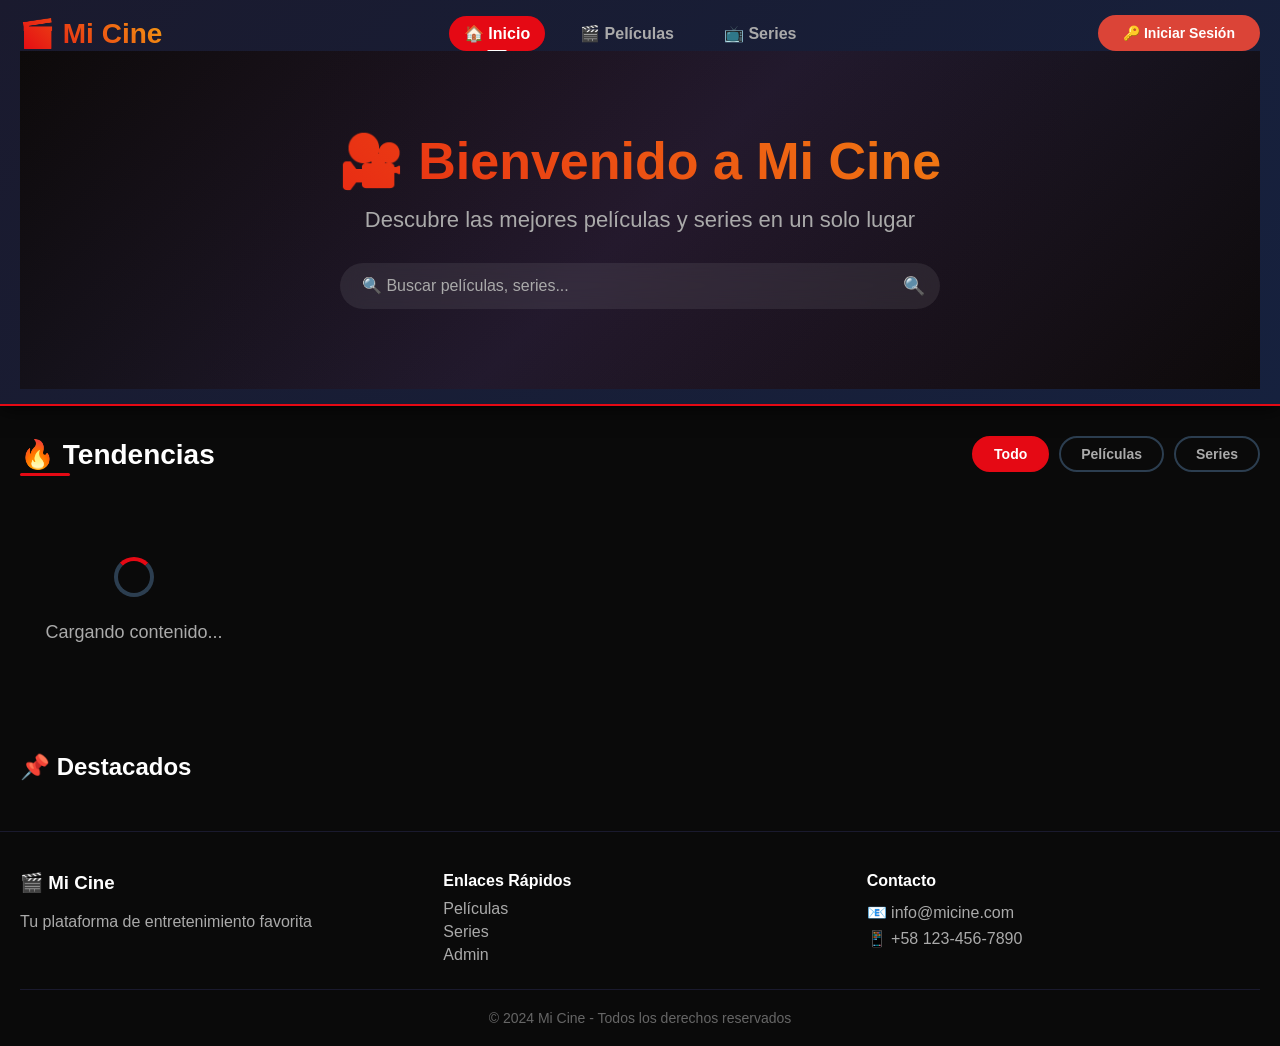
==== index.html @ f9dc53a2 "Refactor index.html and update Firebase SDK links" ====
<!DOCTYPE html>
<html lang="es">
<head>
    <meta charset="UTF-8">
    <meta name="viewport" content="width=device-width, initial-scale=1.0">
    <title>Mi Cine - Inicio</title>
    <link rel="stylesheet" href="css/styles.css">
</head>
<body>
    <header class="header">
        <div class="header-content">
            <div class="logo">🎬 Mi Cine</div>
            <nav class="nav-menu">
                <a href="index.html" class="active">🏠 Inicio</a>
                <a href="peliculas.html">🎬 Películas</a>
                <a href="series.html">📺 Series</a>
                <a href="admin.html" id="adminLink" class="hidden">⚙️ Admin</a>
            </nav>
            <div class="auth-section">
                <div id="userInfo" class="user-info hidden">
                    <img id="userPhoto" src="" alt="User">
                    <span id="userName"></span>
                </div>
                <button id="loginBtn" class="btn btn-google" onclick="window.location.href='login.html'">🔑 Iniciar Sesión</button>
                <button id="logoutBtn" class="btn btn-logout hidden">Cerrar Sesión</button>
            </div>
        </div>
        <div class="hero-banner">
            <div class="hero-content">
                <h1>🎥 Bienvenido a Mi Cine</h1>
                <p>Descubre las mejores películas y series en un solo lugar</p>
                <div class="search-box">
                    <input type="text" id="searchInput" placeholder="🔍 Buscar películas, series...">
                    <span class="search-icon">🔍</span>
                </div>
            </div>
        </div>
    </header>

    <main class="main-content">
        <section class="section">
            <div class="section-header">
                <h2>🔥 Tendencias</h2>
                <div class="filter-buttons">
                    <button class="filter-btn active" data-filter="all">Todo</button>
                    <button class="filter-btn" data-filter="pelicula">Películas</button>
                    <button class="filter-btn" data-filter="serie">Series</button>
                </div>
            </div>
            <div id="contentGrid" class="content-grid"></div>
        </section>

        <section class="section">
            <h2>📌 Destacados</h2>
            <div id="featuredGrid" class="content-grid"></div>
        </section>
    </main>

    <footer class="footer">
        <div class="footer-content">
            <div class="footer-section">
                <h3>🎬 Mi Cine</h3>
                <p>Tu plataforma de entretenimiento favorita</p>
            </div>
            <div class="footer-section">
                <h4>Enlaces Rápidos</h4>
                <a href="peliculas.html">Películas</a>
                <a href="series.html">Series</a>
                <a href="admin.html">Admin</a>
            </div>
            <div class="footer-section">
                <h4>Contacto</h4>
                <p>📧 info@micine.com</p>
                <p>📱 +58 123-456-7890</p>
            </div>
        </div>
        <div class="footer-bottom">
            <p>&copy; 2024 Mi Cine - Todos los derechos reservados</p>
        </div>
    </footer>

    <div id="modal" class="modal">
        <div class="modal-content">
            <div id="modalContent"></div>
        </div>
    </div>

    <script src="https://www.gstatic.com/firebasejs/9.22.0/firebase-app-compat.js"></script>
    <script src="https://www.gstatic.com/firebasejs/9.22.0/firebase-auth-compat.js"></script>
    <script src="https://www.gstatic.com/firebasejs/9.22.0/firebase-database-compat.js"></script>
    <script src="js/firebase-config.js"></script>
    <script src="js/auth.js"></script>
    <script src="js/database.js"></script>
    <script>
        document.addEventListener('DOMContentLoaded', () => {
            loadContent('contentGrid');
            loadFeaturedContent();
            
            document.querySelectorAll('.filter-btn').forEach(btn => {
                btn.addEventListener('click', function() {
                    document.querySelectorAll('.filter-btn').forEach(b => b.classList.remove('active'));
                    this.classList.add('active');
                    loadContent('contentGrid', this.dataset.filter);
                });
            });

            document.getElementById('searchInput').addEventListener('input', function() {
                loadContent('contentGrid', 'all', this.value);
            });
        });
    </script>
</body>
</html>
---- css/styles.css ----
/* ==================== RESET Y BASE ==================== */
* {
    margin: 0;
    padding: 0;
    box-sizing: border-box;
}

:root {
    --primary: #e50914;
    --primary-hover: #b2070f;
    --dark: #0a0a0a;
    --dark-card: #1a1a2e;
    --dark-hover: #2a2a3e;
    --text: #ffffff;
    --text-secondary: #aaa;
    --gradient: linear-gradient(135deg, #1a1a2e, #16213e);
}

body {
    font-family: 'Segoe UI', Tahoma, Geneva, Verdana, sans-serif;
    background: var(--dark);
    color: var(--text);
    min-height: 100vh;
}

a {
    color: var(--primary);
    text-decoration: none;
    transition: color 0.3s ease;
}

a:hover {
    color: #f39c12;
}

/* ==================== SCROLLBAR ==================== */
::-webkit-scrollbar {
    width: 8px;
}
::-webkit-scrollbar-track {
    background: var(--dark);
}
::-webkit-scrollbar-thumb {
    background: var(--primary);
    border-radius: 4px;
}
::-webkit-scrollbar-thumb:hover {
    background: var(--primary-hover);
}

/* ==================== HEADER ==================== */
.header {
    background: var(--gradient);
    padding: 15px 20px;
    position: sticky;
    top: 0;
    z-index: 1000;
    box-shadow: 0 2px 20px rgba(0,0,0,0.8);
    border-bottom: 2px solid var(--primary);
}

.header-content {
    max-width: 1400px;
    margin: 0 auto;
    display: flex;
    justify-content: space-between;
    align-items: center;
    flex-wrap: wrap;
    gap: 15px;
}

.logo {
    font-size: 28px;
    font-weight: bold;
    background: linear-gradient(45deg, var(--primary), #f39c12);
    -webkit-background-clip: text;
    -webkit-text-fill-color: transparent;
    cursor: pointer;
    transition: transform 0.3s ease;
}

.logo:hover {
    transform: scale(1.05);
}

.nav-menu {
    display: flex;
    gap: 20px;
    flex-wrap: wrap;
}

.nav-menu a {
    color: var(--text-secondary);
    font-size: 16px;
    font-weight: 600;
    padding: 8px 15px;
    border-radius: 20px;
    transition: all 0.3s ease;
    position: relative;
}

.nav-menu a:hover {
    color: var(--text);
    background: rgba(255,255,255,0.1);
}

.nav-menu a.active {
    color: var(--text);
    background: var(--primary);
}

.nav-menu a.active::after {
    content: '';
    position: absolute;
    bottom: -2px;
    left: 50%;
    transform: translateX(-50%);
    width: 20px;
    height: 3px;
    background: var(--text);
    border-radius: 2px;
}

.auth-section {
    display: flex;
    align-items: center;
    gap: 15px;
}

/* ==================== BOTONES ==================== */
.btn {
    padding: 10px 25px;
    border: none;
    border-radius: 25px;
    cursor: pointer;
    font-weight: 600;
    transition: all 0.3s ease;
    font-size: 14px;
    display: inline-flex;
    align-items: center;
    gap: 8px;
}

.btn:hover {
    transform: translateY(-2px);
    box-shadow: 0 5px 20px rgba(229, 9, 20, 0.3);
}

.btn-primary {
    background: var(--primary);
    color: white;
}

.btn-primary:hover {
    background: var(--primary-hover);
}

.btn-secondary {
    background: #2c3e50;
    color: white;
}

.btn-secondary:hover {
    background: #34495e;
}

.btn-google {
    background: #db4437;
    color: white;
}

.btn-google:hover {
    background: #c33c2e;
}

.btn-logout {
    background: #2c3e50;
    color: white;
}

.btn-logout:hover {
    background: #34495e;
}

.btn-danger {
    background: #e74c3c;
    color: white;
}

.btn-danger:hover {
    background: #c0392b;
}

.btn-success {
    background: #27ae60;
    color: white;
}

.btn-success:hover {
    background: #219a52;
}

.btn-block {
    width: 100%;
    justify-content: center;
}

.btn-sm {
    padding: 5px 12px;
    font-size: 12px;
}

.btn-lg {
    padding: 14px 35px;
    font-size: 16px;
}

.hidden {
    display: none !important;
}

/* ==================== BÚSQUEDA ==================== */
.search-box {
    flex: 1;
    max-width: 500px;
    position: relative;
}

.search-box input {
    width: 100%;
    padding: 12px 20px;
    padding-right: 45px;
    border: 2px solid transparent;
    border-radius: 25px;
    background: rgba(255,255,255,0.08);
    color: var(--text);
    font-size: 16px;
    backdrop-filter: blur(10px);
    transition: all 0.3s ease;
}

.search-box input::placeholder {
    color: var(--text-secondary);
}

.search-box input:focus {
    outline: none;
    border-color: var(--primary);
    background: rgba(255,255,255,0.15);
}

.search-box .search-icon {
    position: absolute;
    right: 15px;
    top: 50%;
    transform: translateY(-50%);
    color: var(--text-secondary);
    font-size: 18px;
}

.search-box.small {
    max-width: 300px;
}

/* ==================== HERO BANNER ==================== */
.hero-banner {
    background: linear-gradient(135deg, #0a0a0a, #1a1a2e, #0a0a0a);
    padding: 80px 20px;
    text-align: center;
    position: relative;
    overflow: hidden;
}

.hero-banner::before {
    content: '';
    position: absolute;
    top: -50%;
    left: -50%;
    width: 200%;
    height: 200%;
    background: radial-gradient(circle, rgba(229, 9, 20, 0.05) 0%, transparent 70%);
    animation: rotate 20s linear infinite;
}

@keyframes rotate {
    from { transform: rotate(0deg); }
    to { transform: rotate(360deg); }
}

.hero-content {
    position: relative;
    z-index: 1;
}

.hero-content h1 {
    font-size: 52px;
    margin-bottom: 15px;
    background: linear-gradient(45deg, var(--primary), #f39c12);
    -webkit-background-clip: text;
    -webkit-text-fill-color: transparent;
    animation: fadeInUp 1s ease;
}

.hero-content p {
    font-size: 22px;
    color: var(--text-secondary);
    margin-bottom: 30px;
    animation: fadeInUp 1.2s ease;
}

.hero-content .search-box {
    max-width: 600px;
    margin: 0 auto;
}

@keyframes fadeInUp {
    from {
        opacity: 0;
        transform: translateY(30px);
    }
    to {
        opacity: 1;
        transform: translateY(0);
    }
}

/* ==================== CONTENIDO PRINCIPAL ==================== */
.main-content {
    max-width: 1400px;
    margin: 30px auto;
    padding: 0 20px;
}

.section {
    margin-bottom: 50px;
}

.section-header {
    display: flex;
    justify-content: space-between;
    align-items: center;
    flex-wrap: wrap;
    gap: 15px;
    margin-bottom: 25px;
}

.section-header h2 {
    font-size: 28px;
    color: var(--text);
    position: relative;
}

.section-header h2::after {
    content: '';
    position: absolute;
    bottom: -5px;
    left: 0;
    width: 50px;
    height: 3px;
    background: var(--primary);
    border-radius: 2px;
}

.filter-buttons {
    display: flex;
    gap: 10px;
}

.filter-btn {
    padding: 8px 20px;
    border: 2px solid #2c3e50;
    background: transparent;
    color: var(--text-secondary);
    border-radius: 20px;
    cursor: pointer;
    transition: all 0.3s ease;
    font-weight: 600;
    font-size: 14px;
}

.filter-btn:hover {
    border-color: var(--primary);
    color: var(--text);
    transform: translateY(-2px);
}

.filter-btn.active {
    border-color: var(--primary);
    background: var(--primary);
    color: var(--text);
}

/* ==================== GRID DE CONTENIDO ==================== */
.content-grid {
    display: grid;
    grid-template-columns: repeat(auto-fill, minmax(220px, 1fr));
    gap: 25px;
}

.movie-card {
    background: var(--dark-card);
    border-radius: 12px;
    overflow: hidden;
    transition: all 0.4s cubic-bezier(0.175, 0.885, 0.32, 1.275);
    cursor: pointer;
    position: relative;
    border: 1px solid transparent;
}

.movie-card:hover {
    transform: translateY(-12px) scale(1.02);
    border-color: var(--primary);
    box-shadow: 0 15px 40px rgba(229, 9, 20, 0.3);
}

.movie-card .card-image {
    position: relative;
    overflow: hidden;
}

.movie-card .card-image img {
    width: 100%;
    height: 320px;
    object-fit: cover;
    transition: transform 0.5s ease;
}

.movie-card:hover .card-image img {
    transform: scale(1.05);
}

.movie-card .card-overlay {
    position: absolute;
    top: 0;
    left: 0;
    right: 0;
    bottom: 0;
    background: linear-gradient(to top, rgba(0,0,0,0.8) 0%, transparent 60%);
    opacity: 0;
    transition: opacity 0.3s ease;
    display: flex;
    align-items: center;
    justify-content: center;
}

.movie-card:hover .card-overlay {
    opacity: 1;
}

.movie-card .play-btn {
    width: 60px;
    height: 60px;
    background: var(--primary);
    border-radius: 50%;
    display: flex;
    align-items: center;
    justify-content: center;
    font-size: 28px;
    color: white;
    transition: all 0.3s ease;
    transform: scale(0.8);
}

.movie-card:hover .play-btn {
    transform: scale(1);
}

.movie-card .play-btn:hover {
    background: var(--primary-hover);
    transform: scale(1.1);
}

.movie-card .badge-top {
    position: absolute;
    top: 10px;
    right: 10px;
    padding: 4px 12px;
    border-radius: 12px;
    font-size: 11px;
    font-weight: 600;
    background: var(--primary);
    color: white;
    z-index: 2;
}

.movie-card .badge-type {
    position: absolute;
    top: 10px;
    left: 10px;
    padding: 4px 12px;
    border-radius: 12px;
    font-size: 11px;
    font-weight: 600;
    background: rgba(0,0,0,0.7);
    color: white;
    z-index: 2;
    backdrop-filter: blur(5px);
}

.movie-info {
    padding: 15px;
}

.movie-info h3 {
    font-size: 16px;
    margin-bottom: 5px;
    color: var(--text);
    white-space: nowrap;
    overflow: hidden;
    text-overflow: ellipsis;
}

.movie-info .year {
    color: var(--text-secondary);
    font-size: 13px;
}

.movie-info .meta {
    display: flex;
    justify-content: space-between;
    align-items: center;
    margin-top: 8px;
}

.type-badge {
    display: inline-block;
    padding: 3px 12px;
    border-radius: 12px;
    font-size: 11px;
    font-weight: 600;
}

.badge-pelicula {
    background: var(--primary);
    color: white;
}

.badge-serie {
    background: #3498db;
    color: white;
}

/* ==================== ADMIN ==================== */
.admin-container {
    background: var(--dark-card);
    border-radius: 16px;
    padding: 30px;
    border: 1px solid #2c3e50;
}

.admin-header {
    margin-bottom: 30px;
}

.admin-header h2 {
    font-size: 32px;
    margin-bottom: 10px;
}

.admin-header p {
    color: var(--text-secondary);
}

.admin-tabs {
    display: flex;
    gap: 10px;
    border-bottom: 2px solid #2c3e50;
    margin-bottom: 30px;
    flex-wrap: wrap;
}

.admin-tab {
    padding: 12px 25px;
    background: none;
    border: none;
    color: var(--text-secondary);
    cursor: pointer;
    font-weight: 600;
    font-size: 16px;
    transition: all 0.3s ease;
    border-bottom: 3px solid transparent;
}

.admin-tab:hover {
    color: var(--text);
}

.admin-tab.active {
    color: var(--primary);
    border-bottom-color: var(--primary);
}

.admin-tab-content {
    display: none;
    animation: fadeIn 0.3s ease;
}

.admin-tab-content.active {
    display: block;
}

@keyframes fadeIn {
    from { opacity: 0; transform: translateY(10px); }
    to { opacity: 1; transform: translateY(0); }
}

/* ==================== FORMULARIOS ==================== */
.admin-form {
    display: flex;
    flex-direction: column;
    gap: 20px;
}

.form-row {
    display: grid;
    grid-template-columns: 1fr 1fr;
    gap: 20px;
}

.form-group {
    display: flex;
    flex-direction: column;
    gap: 8px;
}

.form-group label {
    color: var(--text-secondary);
    font-weight: 600;
    font-size: 14px;
}

.form-group input,
.form-group select,
.form-group textarea {
    padding: 12px 16px;
    border: 2px solid #2c3e50;
    border-radius: 10px;
    background: var(--dark);
    color: var(--text);
    font-size: 14px;
    transition: all 0.3s ease;
}

.form-group input:focus,
.form-group select:focus,
.form-group textarea:focus {
    outline: none;
    border-color: var(--primary);
    box-shadow: 0 0 0 3px rgba(229, 9, 20, 0.1);
}

.form-group input::placeholder,
.form-group textarea::placeholder {
    color: #555;
}

.form-group textarea {
    resize: vertical;
    min-height: 80px;
}

.form-actions {
    display: flex;
    gap: 15px;
    margin-top: 10px;
}

.form-group small {
    color: #666;
    font-size: 12px;
}

/* ==================== EPISODIOS ==================== */
.episode-manager {
    background: var(--dark);
    border-radius: 12px;
    padding: 20px;
    margin: 10px 0;
    border: 1px solid #2c3e50;
}

.episode-manager h4 {
    color: #3498db;
    margin-bottom: 15px;
    display: flex;
    align-items: center;
    gap: 10px;
}

.episode-item {
    display: flex;
    gap: 10px;
    margin: 10px 0;
    align-items: center;
    background: var(--dark-card);
    padding: 10px 15px;
    border-radius: 10px;
    border: 1px solid #2c3e50;
    transition: all 0.3s ease;
}

.episode-item:hover {
    border-color: var(--primary);
}

.episode-item input {
    flex: 1;
    padding: 8px 12px;
    background: var(--dark);
    border: 1px solid #2c3e50;
    border-radius: 6px;
    color: var(--text);
}

.episode-item input:focus {
    outline: none;
    border-color: var(--primary);
}

/* ==================== MANAGE GRID ==================== */
.manage-grid {
    display: flex;
    flex-direction: column;
    gap: 10px;
    margin-top: 20px;
}

.manage-item {
    display: flex;
    justify-content: space-between;
    align-items: center;
    background: var(--dark);
    padding: 15px 20px;
    border-radius: 10px;
    border: 1px solid #2c3e50;
    transition: all 0.3s ease;
}

.manage-item:hover {
    border-color: var(--primary);
    background: var(--dark-card);
}

.manage-item-info {
    display: flex;
    align-items: center;
    gap: 15px;
}

.manage-item-info img {
    width: 50px;
    height: 75px;
    object-fit: cover;
    border-radius: 6px;
}

.manage-item-info h4 {
    color: var(--text);
    margin-bottom: 5px;
}

.manage-item-info p {
    color: var(--text-secondary);
    font-size: 13px;
}

.manage-item-actions {
    display: flex;
    gap: 10px;
}

.empty-state {
    text-align: center;
    padding: 60px 20px;
    color: var(--text-secondary);
    font-size: 18px;
}

.empty-state .icon {
    font-size: 60px;
    margin-bottom: 20px;
}

/* ==================== ESTADÍSTICAS ==================== */
.stats-grid {
    display: grid;
    grid-template-columns: repeat(auto-fit, minmax(200px, 1fr));
    gap: 20px;
}

.stat-card {
    background: var(--dark);
    padding: 25px;
    border-radius: 12px;
    display: flex;
    align-items: center;
    gap: 20px;
    transition: all 0.3s ease;
    border: 1px solid #2c3e50;
}

.stat-card:hover {
    transform: translateY(-5px);
    border-color: var(--primary);
    box-shadow: 0 5px 20px rgba(229, 9, 20, 0.1);
}

.stat-icon {
    font-size: 40px;
}

.stat-info h3 {
    font-size: 32px;
    color: var(--primary);
}

.stat-info p {
    color: var(--text-secondary);
    font-size: 14px;
}

/* ==================== MODAL ==================== */
.modal {
    display: none;
    position: fixed;
    top: 0;
    left: 0;
    width: 100%;
    height: 100%;
    background: rgba(0,0,0,0.95);
    z-index: 2000;
    overflow-y: auto;
    padding: 40px 20px;
    animation: modalBg 0.3s ease;
}

@keyframes modalBg {
    from { opacity: 0; }
    to { opacity: 1; }
}

.modal.active {
    display: flex;
    justify-content: center;
    align-items: flex-start;
}

.modal-content {
    background: var(--dark-card);
    max-width: 800px;
    width: 100%;
    border-radius: 16px;
    padding: 30px;
    position: relative;
    animation: modalIn 0.4s cubic-bezier(0.175, 0.885, 0.32, 1.275);
    border: 1px solid #2c3e50;
}

@keyframes modalIn {
    from {
        transform: scale(0.9) translateY(20px);
        opacity: 0;
    }
    to {
        transform: scale(1) translateY(0);
        opacity: 1;
    }
}

.modal-close {
    position: absolute;
    top: 15px;
    right: 20px;
    font-size: 30px;
    cursor: pointer;
    color: var(--text-secondary);
    transition: all 0.3s ease;
    width: 40px;
    height: 40px;
    display: flex;
    align-items: center;
    justify-content: center;
    border-radius: 50%;
    background: rgba(255,255,255,0.05);
}

.modal-close:hover {
    color: var(--text);
    background: rgba(255,255,255,0.1);
    transform: rotate(90deg);
}

.modal-content .poster-container {
    width: 100%;
    max-height: 450px;
    overflow: hidden;
    border-radius: 12px;
    margin-bottom: 20px;
}

.modal-content .poster-container img {
    width: 100%;
    height: 100%;
    object-fit: cover;
}

.modal-content h2 {
    margin-bottom: 15px;
    color: var(--text);
    font-size: 28px;
}

.modal-content .info-grid {
    display: grid;
    grid-template-columns: 1fr 1fr;
    gap: 10px;
    margin-bottom: 20px;
}

.modal-content .info-grid p {
    color: var(--text-secondary);
    margin-bottom: 5px;
    line-height: 1.6;
}

.modal-content .info-grid p strong {
    color: var(--text);
}

.modal-content .description {
    color: var(--text-secondary);
    line-height: 1.8;
    margin-bottom: 20px;
    padding: 15px;
    background: var(--dark);
    border-radius: 10px;
}

.episode-list {
    display: grid;
    gap: 10px;
    margin: 20px 0;
}

.episode-link {
    display: flex;
    align-items: center;
    gap: 12px;
    padding: 12px 18px;
    background: var(--dark);
    border-radius: 10px;
    color: #3498db;
    text-decoration: none;
    transition: all 0.3s ease;
    border: 1px solid transparent;
}

.episode-link:hover {
    background: var(--dark-card);
    border-color: var(--primary);
    padding-left: 25px;
    color: var(--text);
}

.episode-link .episode-number {
    background: var(--primary);
    color: white;
    padding: 2px 10px;
    border-radius: 12px;
    font-size: 12px;
    font-weight: 600;
}

/* ==================== AUTENTICACIÓN ==================== */
.auth-page {
    display: flex;
    justify-content: center;
    align-items: center;
    min-height: 100vh;
    background: linear-gradient(135deg, #0a0a0a, #1a1a2e);
    position: relative;
    overflow: hidden;
}

.auth-page::before {
    content: '';
    position: absolute;
    width: 400px;
    height: 400px;
    background: radial-gradient(circle, rgba(229, 9, 20, 0.1), transparent 70%);
    border-radius: 50%;
    top: -100px;
    right: -100px;
}

.auth-page::after {
    content: '';
    position: absolute;
    width: 300px;
    height: 300px;
    background: radial-gradient(circle, rgba(229, 9, 20, 0.05), transparent 70%);
    border-radius: 50%;
    bottom: -100px;
    left: -100px;
}

.auth-container {
    width: 100%;
    max-width: 450px;
    padding: 20px;
    position: relative;
    z-index: 1;
}

.auth-box {
    background: var(--dark-card);
    border-radius: 20px;
    padding: 40px;
    box-shadow: 0 20px 60px rgba(0,0,0,0.8);
    border: 1px solid #2c3e50;
    animation: modalIn 0.5s ease;
}

.auth-header {
    text-align: center;
    margin-bottom: 30px;
}

.auth-header h1 {
    font-size: 36px;
    background: linear-gradient(45deg, var(--primary), #f39c12);
    -webkit-background-clip: text;
    -webkit-text-fill-color: transparent;
}

.auth-header p {
    color: var(--text-secondary);
    margin-top: 10px;
}

.auth-form {
    display: flex;
    flex-direction: column;
    gap: 20px;
}

.auth-form .form-group {
    gap: 5px;
}

.auth-form .form-group label {
    font-size: 14px;
    font-weight: 500;
}

.forgot-password {
    font-size: 13px;
    color: #3498db;
    text-align: right;
    margin-top: 5px;
}

.forgot-password:hover {
    color: var(--primary);
}

.auth-divider {
    text-align: center;
    color: #666;
    margin: 10px 0;
    position: relative;
}

.auth-divider::before {
    content: '';
    position: absolute;
    top: 50%;
    left: 0;
    right: 0;
    height: 1px;
    background: #2c3e50;
}

.auth-divider span {
    background: var(--dark-card);
    padding: 0 15px;
    position: relative;
    z-index: 1;
}

.auth-footer {
    text-align: center;
    margin-top: 20px;
    color: var(--text-secondary);
}

.auth-footer a {
    color: var(--primary);
    font-weight: 600;
}

.auth-footer a:hover {
    color: #f39c12;
}

.user-info {
    display: flex;
    align-items: center;
    gap: 10px;
}

.user-info img {
    width: 35px;
    height: 35px;
    border-radius: 50%;
    object-fit: cover;
    border: 2px solid var(--primary);
}

.user-info span {
    font-size: 14px;
    color: var(--text);
}

/* ==================== LOADING ==================== */
.loading {
    text-align: center;
    padding: 60px 20px;
    color: var(--text-secondary);
    font-size: 18px;
}

.loading .spinner {
    display: inline-block;
    width: 40px;
    height: 40px;
    border: 4px solid #2c3e50;
    border-top-color: var(--primary);
    border-radius: 50%;
    animation: spin 0.8s linear infinite;
    margin-bottom: 20px;
}

@keyframes spin {
    to { transform: rotate(360deg); }
}

/* ==================== FOOTER ==================== */
.footer {
    background: var(--dark);
    border-top: 1px solid #1a1a2e;
    margin-top: 50px;
    padding: 40px 20px 20px;
}

.footer-content {
    max-width: 1400px;
    margin: 0 auto;
    display: grid;
    grid-template-columns: repeat(auto-fit, minmax(200px, 1fr));
    gap: 30px;
}

.footer-section h3 {
    color: var(--text);
    margin-bottom: 15px;
}

.footer-section h4 {
    color: var(--text);
    margin-bottom: 10px;
}

.footer-section p {
    color: var(--text-secondary);
    line-height: 1.6;
}

.footer-section a {
    display: block;
    color: var(--text-secondary);
    margin: 5px 0;
    transition: all 0.3s ease;
}

.footer-section a:hover {
    color: var(--primary);
    padding-left: 5px;
}

.footer-bottom {
    max-width: 1400px;
    margin: 20px auto 0;
    padding-top: 20px;
    border-top: 1px solid #1a1a2e;
    text-align: center;
    color: #666;
    font-size: 14px;
}

/* ==================== RESPONSIVE ==================== */
@media (max-width: 992px) {
    .hero-content h1 {
        font-size: 40px;
    }
}

@media (max-width: 768px) {
    .header-content {
        flex-direction: column;
        align-items: stretch;
        gap: 10px;
    }

    .nav-menu {
        justify-content: center;
    }

    .auth-section {
        justify-content: center;
    }

    .search-box {
        max-width: 100%;
    }

    .hero-content h1 {
        font-size: 32px;
    }

    .hero-content p {
        font-size: 18px;
    }

    .content-grid {
        grid-template-columns: repeat(auto-fill, minmax(160px, 1fr));
        gap: 15px;
    }

    .movie-card .card-image img {
        height: 240px;
    }

    .form-row {
        grid-template-columns: 1fr;
    }

    .admin-tabs {
        flex-direction: column;
    }

    .admin-tab {
        text-align: center;
    }

    .episode-item {
        flex-direction: column;
    }

    .stats-grid {
        grid-template-columns: 1fr;
    }

    .modal-content {
        padding: 20px;
        margin: 20px;
    }

    .modal-content .info-grid {
        grid-template-columns: 1fr;
    }

    .section-header {
        flex-direction: column;
        align-items: stretch;
    }

    .filter-buttons {
        justify-content: center;
    }

    .manage-item {
        flex-direction: column;
        align-items: stretch;
        gap: 10px;
    }

    .manage-item-actions {
        justify-content: flex-end;
    }

    .auth-box {
        padding: 25px;
    }

    .footer-content {
        grid-template-columns: 1fr;
        text-align: center;
    }
}

@media (max-width: 480px) {
    .hero-content h1 {
        font-size: 28px;
    }

    .logo {
        font-size: 24px;
        text-align: center;
    }

    .content-grid {
        grid-template-columns: repeat(auto-fill, minmax(140px, 1fr));
        gap: 10px;
    }

    .movie-card .card-image img {
        height: 200px;
    }

    .movie-info h3 {
        font-size: 14px;
    }

    .btn {
        padding: 8px 16px;
        font-size: 13px;
    }

    .auth-box {
        padding: 20px;
    }

    .modal-content {
        padding: 15px;
    }
}

/* ==================== TOAST NOTIFICATION ==================== */
.toast {
    position: fixed;
    bottom: 30px;
    right: 30px;
    background: var(--dark-card);
    color: var(--text);
    padding: 15px 25px;
    border-radius: 12px;
    border-left: 4px solid var(--primary);
    box-shadow: 0 10px 30px rgba(0,0,0,0.5);
    z-index: 3000;
    animation: slideIn 0.5s ease;
    max-width: 400px;
}

.toast.success {
    border-left-color: #27ae60;
}

.toast.error {
    border-left-color: var(--primary);
}

@keyframes slideIn {
    from {
        transform: translateX(100%);
        opacity: 0;
    }
    to {
        transform: translateX(0);
        opacity: 1;
    }
}
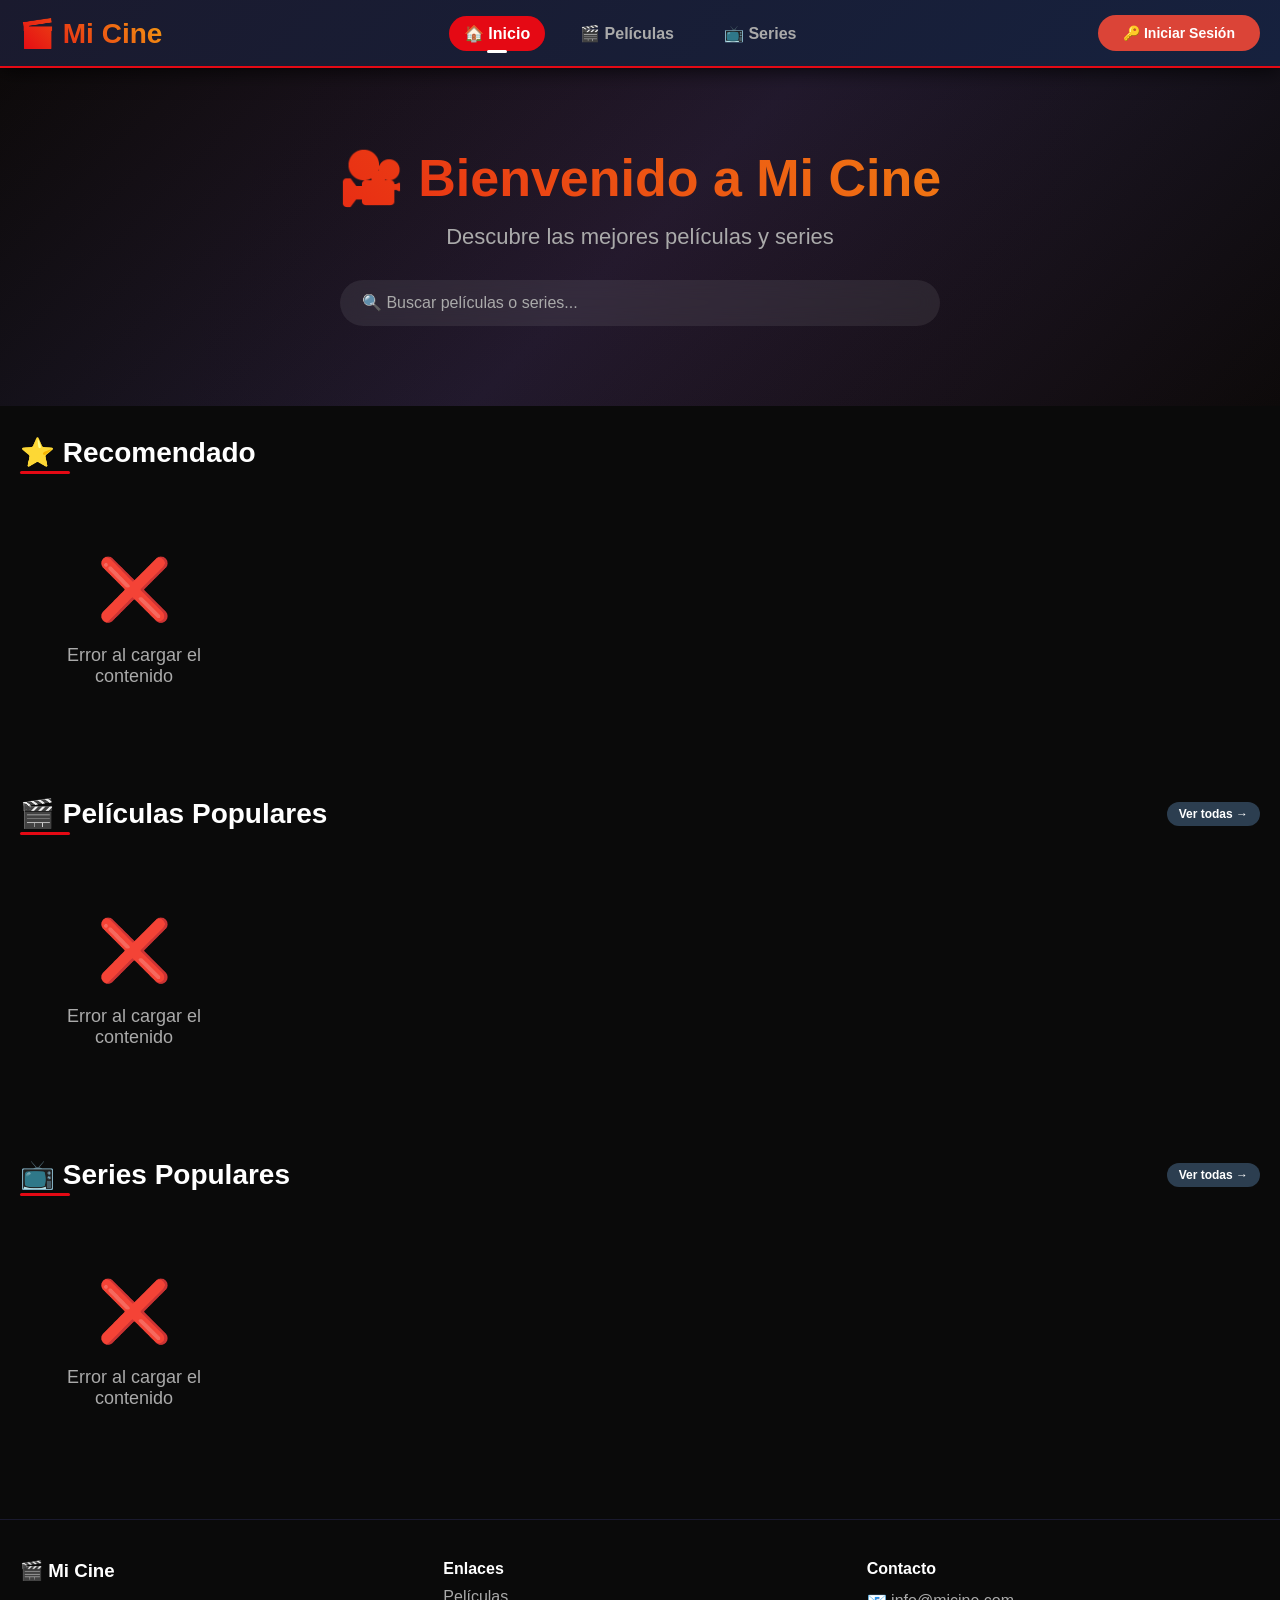
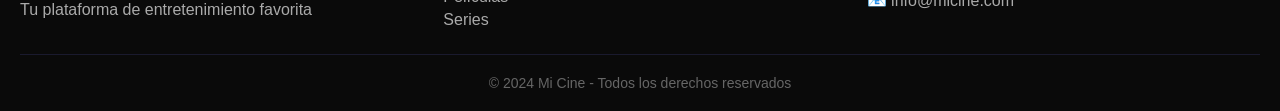
==== commit 49f79959: "Refactor index.html structure and content" ====
--- a/index.html
+++ b/index.html
@@ -7,6 +7,7 @@
     <link rel="stylesheet" href="css/styles.css">
 </head>
 <body>
+    <!-- HEADER -->
     <header class="header">
         <div class="header-content">
             <div class="logo">🎬 Mi Cine</div>
@@ -14,7 +15,6 @@
                 <a href="index.html" class="active">🏠 Inicio</a>
                 <a href="peliculas.html">🎬 Películas</a>
                 <a href="series.html">📺 Series</a>
-                <a href="admin.html" id="adminLink" class="hidden">⚙️ Admin</a>
             </nav>
             <div class="auth-section">
                 <div id="userInfo" class="user-info hidden">
@@ -25,37 +25,49 @@
                 <button id="logoutBtn" class="btn btn-logout hidden">Cerrar Sesión</button>
             </div>
         </div>
-        <div class="hero-banner">
-            <div class="hero-content">
-                <h1>🎥 Bienvenido a Mi Cine</h1>
-                <p>Descubre las mejores películas y series en un solo lugar</p>
-                <div class="search-box">
-                    <input type="text" id="searchInput" placeholder="🔍 Buscar películas, series...">
-                    <span class="search-icon">🔍</span>
-                </div>
+    </header>
+
+    <!-- HERO BANNER -->
+    <div class="hero-banner">
+        <div class="hero-content">
+            <h1>🎥 Bienvenido a Mi Cine</h1>
+            <p>Descubre las mejores películas y series</p>
+            <div class="search-box">
+                <input type="text" id="searchInput" placeholder="🔍 Buscar películas o series...">
             </div>
         </div>
-    </header>
+    </div>
 
+    <!-- CONTENIDO PRINCIPAL -->
     <main class="main-content">
+        <!-- RECOMENDADO -->
         <section class="section">
             <div class="section-header">
-                <h2>🔥 Tendencias</h2>
-                <div class="filter-buttons">
-                    <button class="filter-btn active" data-filter="all">Todo</button>
-                    <button class="filter-btn" data-filter="pelicula">Películas</button>
-                    <button class="filter-btn" data-filter="serie">Series</button>
-                </div>
+                <h2>⭐ Recomendado</h2>
             </div>
-            <div id="contentGrid" class="content-grid"></div>
+            <div id="recomendadoGrid" class="content-grid"></div>
         </section>
 
+        <!-- PELÍCULAS POPULARES -->
         <section class="section">
-            <h2>📌 Destacados</h2>
-            <div id="featuredGrid" class="content-grid"></div>
+            <div class="section-header">
+                <h2>🎬 Películas Populares</h2>
+                <a href="peliculas.html" class="btn btn-secondary btn-sm">Ver todas →</a>
+            </div>
+            <div id="peliculasGrid" class="content-grid"></div>
+        </section>
+
+        <!-- SERIES POPULARES -->
+        <section class="section">
+            <div class="section-header">
+                <h2>📺 Series Populares</h2>
+                <a href="series.html" class="btn btn-secondary btn-sm">Ver todas →</a>
+            </div>
+            <div id="seriesGrid" class="content-grid"></div>
         </section>
     </main>
 
+    <!-- FOOTER -->
     <footer class="footer">
         <div class="footer-content">
             <div class="footer-section">
@@ -63,15 +75,13 @@
                 <p>Tu plataforma de entretenimiento favorita</p>
             </div>
             <div class="footer-section">
-                <h4>Enlaces Rápidos</h4>
+                <h4>Enlaces</h4>
                 <a href="peliculas.html">Películas</a>
                 <a href="series.html">Series</a>
-                <a href="admin.html">Admin</a>
             </div>
             <div class="footer-section">
                 <h4>Contacto</h4>
                 <p>📧 info@micine.com</p>
-                <p>📱 +58 123-456-7890</p>
             </div>
         </div>
         <div class="footer-bottom">
@@ -79,6 +89,7 @@
         </div>
     </footer>
 
+    <!-- MODAL -->
     <div id="modal" class="modal">
         <div class="modal-content">
             <div id="modalContent"></div>
@@ -90,22 +101,42 @@
     <script src="https://www.gstatic.com/firebasejs/9.22.0/firebase-database-compat.js"></script>
     <script src="js/firebase-config.js"></script>
     <script src="js/auth.js"></script>
+    <script src="js/tmdb-api.js"></script>
     <script src="js/database.js"></script>
+    
     <script>
-        document.addEventListener('DOMContentLoaded', () => {
-            loadContent('contentGrid');
-            loadFeaturedContent();
+        document.addEventListener('DOMContentLoaded', async () => {
+            // Cargar recomendado (películas en cartelera)
+            await loadSection('recomendadoGrid', 'movie', 'now_playing');
             
-            document.querySelectorAll('.filter-btn').forEach(btn => {
-                btn.addEventListener('click', function() {
-                    document.querySelectorAll('.filter-btn').forEach(b => b.classList.remove('active'));
-                    this.classList.add('active');
-                    loadContent('contentGrid', this.dataset.filter);
-                });
-            });
+            // Cargar películas populares
+            await loadSection('peliculasGrid', 'movie', 'popular');
+            
+            // Cargar series populares
+            await loadSection('seriesGrid', 'tv', 'popular');
 
-            document.getElementById('searchInput').addEventListener('input', function() {
-                loadContent('contentGrid', 'all', this.value);
+            // Búsqueda
+            const searchInput = document.getElementById('searchInput');
+            let searchTimeout;
+            
+            searchInput.addEventListener('input', function() {
+                clearTimeout(searchTimeout);
+                const query = this.value.trim();
+                
+                if (query === '') {
+                    // Recargar contenido normal
+                    loadSection('recomendadoGrid', 'movie', 'now_playing');
+                    loadSection('peliculasGrid', 'movie', 'popular');
+                    loadSection('seriesGrid', 'tv', 'popular');
+                    return;
+                }
+
+                // Buscar en todas las secciones
+                searchTimeout = setTimeout(async () => {
+                    await searchContentAndRender('recomendadoGrid', query, 'all');
+                    await searchContentAndRender('peliculasGrid', query, 'pelicula');
+                    await searchContentAndRender('seriesGrid', query, 'serie');
+                }, 500);
             });
         });
     </script>
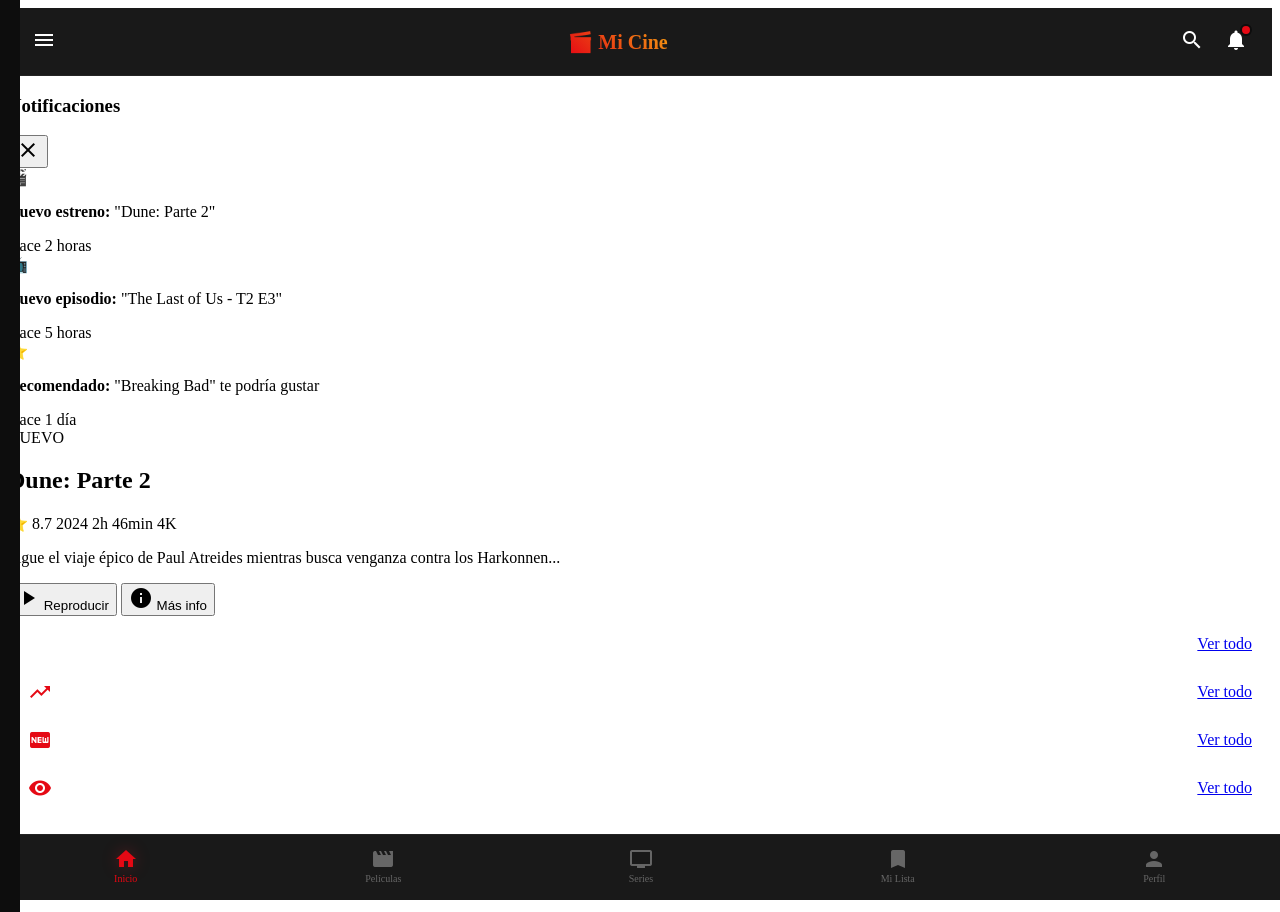
==== commit 50903b27: "Update print statement from 'Hello' to 'Goodbye'" ====
--- a/index.html
+++ b/index.html
@@ -2,100 +2,252 @@
 <html lang="es">
 <head>
     <meta charset="UTF-8">
-    <meta name="viewport" content="width=device-width, initial-scale=1.0">
+    <meta name="viewport" content="width=device-width, initial-scale=1.0, maximum-scale=1.0, user-scalable=no">
     <title>Mi Cine - Inicio</title>
+    <link rel="manifest" href="manifest.json">
     <link rel="stylesheet" href="css/styles.css">
+    <link href="https://fonts.googleapis.com/icon?family=Material+Icons" rel="stylesheet">
 </head>
 <body>
-    <!-- HEADER -->
-    <header class="header">
-        <div class="header-content">
-            <div class="logo">🎬 Mi Cine</div>
-            <nav class="nav-menu">
-                <a href="index.html" class="active">🏠 Inicio</a>
-                <a href="peliculas.html">🎬 Películas</a>
-                <a href="series.html">📺 Series</a>
-            </nav>
-            <div class="auth-section">
-                <div id="userInfo" class="user-info hidden">
-                    <img id="userPhoto" src="" alt="User">
-                    <span id="userName"></span>
-                </div>
-                <button id="loginBtn" class="btn btn-google" onclick="window.location.href='login.html'">🔑 Iniciar Sesión</button>
-                <button id="logoutBtn" class="btn btn-logout hidden">Cerrar Sesión</button>
-            </div>
+    <!-- ==================== HEADER ==================== -->
+    <header class="header-premium" id="mainHeader">
+        <div class="header-premium-content">
+            <button class="menu-btn" id="menuToggle">
+                <span class="material-icons">menu</span>
+            </button>
+            <div class="logo-premium">🎬 Mi Cine</div>
+            <div class="header-actions">
+                <button class="search-btn" id="searchToggle">
+                    <span class="material-icons">search</span>
+                </button>
+                <button class="notifications-btn" id="notifBtn">
+                    <span class="material-icons">notifications</span>
+                    <span class="notification-dot" id="notifDot"></span>
+                </button>
+            </div>
+        </div>
+        
+        <!-- Barra de búsqueda expandible -->
+        <div class="search-expand" id="searchExpand">
+            <div class="search-input-wrapper">
+                <span class="material-icons">search</span>
+                <input type="text" id="globalSearch" placeholder="Buscar películas, series, actores...">
+                <button class="clear-search" id="clearSearch">
+                    <span class="material-icons">close</span>
+                </button>
+            </div>
+            <div class="search-suggestions" id="searchSuggestions"></div>
         </div>
     </header>
 
-    <!-- HERO BANNER -->
-    <div class="hero-banner">
-        <div class="hero-content">
-            <h1>🎥 Bienvenido a Mi Cine</h1>
-            <p>Descubre las mejores películas y series</p>
-            <div class="search-box">
-                <input type="text" id="searchInput" placeholder="🔍 Buscar películas o series...">
-            </div>
+    <!-- ==================== MENÚ LATERAL ==================== -->
+    <div class="side-menu" id="sideMenu">
+        <div class="side-menu-header">
+            <div class="logo-premium">🎬 Mi Cine</div>
+            <button class="close-menu" id="closeMenu">
+                <span class="material-icons">close</span>
+            </button>
+        </div>
+        <div class="side-user-info">
+            <img id="sideUserAvatar" src="" alt="Avatar">
+            <div>
+                <h4 id="sideUserName">Usuario</h4>
+                <span class="side-user-badge">Premium</span>
+            </div>
+        </div>
+        <nav class="side-nav">
+            <a href="index.html" class="side-nav-item active">
+                <span class="material-icons">home</span>
+                <span>Inicio</span>
+            </a>
+            <a href="peliculas.html" class="side-nav-item">
+                <span class="material-icons">movie</span>
+                <span>Películas</span>
+            </a>
+            <a href="series.html" class="side-nav-item">
+                <span class="material-icons">tv</span>
+                <span>Series</span>
+            </a>
+            <a href="mi-lista.html" class="side-nav-item">
+                <span class="material-icons">bookmark</span>
+                <span>Mi Lista</span>
+            </a>
+            <a href="perfil.html" class="side-nav-item">
+                <span class="material-icons">person</span>
+                <span>Perfil</span>
+            </a>
+        </nav>
+        <div class="side-menu-footer">
+            <button class="btn-logout-side" id="logoutSide">
+                <span class="material-icons">logout</span>
+                <span>Cerrar Sesión</span>
+            </button>
         </div>
     </div>
-
-    <!-- CONTENIDO PRINCIPAL -->
-    <main class="main-content">
-        <!-- RECOMENDADO -->
-        <section class="section">
-            <div class="section-header">
-                <h2>⭐ Recomendado</h2>
-            </div>
-            <div id="recomendadoGrid" class="content-grid"></div>
+    <div class="menu-overlay" id="menuOverlay"></div>
+
+    <!-- ==================== NOTIFICACIONES ==================== -->
+    <div class="notifications-panel" id="notifPanel">
+        <div class="notif-header">
+            <h3>Notificaciones</h3>
+            <button class="close-notif" id="closeNotif">
+                <span class="material-icons">close</span>
+            </button>
+        </div>
+        <div class="notif-list" id="notifList">
+            <div class="notif-item">
+                <span class="notif-icon">🎬</span>
+                <div>
+                    <p><strong>Nuevo estreno:</strong> "Dune: Parte 2"</p>
+                    <span class="notif-time">Hace 2 horas</span>
+                </div>
+            </div>
+            <div class="notif-item">
+                <span class="notif-icon">📺</span>
+                <div>
+                    <p><strong>Nuevo episodio:</strong> "The Last of Us - T2 E3"</p>
+                    <span class="notif-time">Hace 5 horas</span>
+                </div>
+            </div>
+            <div class="notif-item">
+                <span class="notif-icon">⭐</span>
+                <div>
+                    <p><strong>Recomendado:</strong> "Breaking Bad" te podría gustar</p>
+                    <span class="notif-time">Hace 1 día</span>
+                </div>
+            </div>
+        </div>
+    </div>
+    <div class="notif-overlay" id="notifOverlay"></div>
+
+    <!-- ==================== CONTENIDO PRINCIPAL ==================== -->
+    <main class="main-premium">
+        <!-- ===== BANNER DESTACADO ===== -->
+        <section class="hero-banner-premium" id="heroBanner">
+            <div class="hero-banner-content">
+                <div class="hero-info">
+                    <span class="hero-badge">NUEVO</span>
+                    <h1 id="heroTitle">Dune: Parte 2</h1>
+                    <div class="hero-meta">
+                        <span>⭐ 8.7</span>
+                        <span>2024</span>
+                        <span>2h 46min</span>
+                        <span class="quality-badge">4K</span>
+                    </div>
+                    <p id="heroDescription">Sigue el viaje épico de Paul Atreides mientras busca venganza contra los Harkonnen...</p>
+                    <div class="hero-actions">
+                        <button class="btn-hero-play" onclick="playFeatured()">
+                            <span class="material-icons">play_arrow</span> Reproducir
+                        </button>
+                        <button class="btn-hero-info" onclick="openFeaturedInfo()">
+                            <span class="material-icons">info</span> Más info
+                        </button>
+                    </div>
+                </div>
+            </div>
+            <div class="hero-gradient"></div>
         </section>
 
-        <!-- PELÍCULAS POPULARES -->
-        <section class="section">
-            <div class="section-header">
-                <h2>🎬 Películas Populares</h2>
-                <a href="peliculas.html" class="btn btn-secondary btn-sm">Ver todas →</a>
-            </div>
-            <div id="peliculasGrid" class="content-grid"></div>
+        <!-- ===== CONTINUAR VIENDO ===== -->
+        <section class="content-section" id="continueSection">
+            <div class="section-header-premium">
+                <h2 class="section-title-premium">
+                    <span class="material-icons">play_circle</span> Continuar viendo
+                </h2>
+                <a href="mi-lista.html#continuar" class="section-link">Ver todo</a>
+            </div>
+            <div class="content-row" id="continueRow"></div>
         </section>
 
-        <!-- SERIES POPULARES -->
-        <section class="section">
-            <div class="section-header">
-                <h2>📺 Series Populares</h2>
-                <a href="series.html" class="btn btn-secondary btn-sm">Ver todas →</a>
-            </div>
-            <div id="seriesGrid" class="content-grid"></div>
+        <!-- ===== TENDENCIAS ===== -->
+        <section class="content-section">
+            <div class="section-header-premium">
+                <h2 class="section-title-premium">
+                    <span class="material-icons">trending_up</span> Tendencias
+                </h2>
+                <a href="peliculas.html" class="section-link">Ver todo</a>
+            </div>
+            <div class="content-row" id="trendingRow"></div>
+        </section>
+
+        <!-- ===== RECIÉN AGREGADAS ===== -->
+        <section class="content-section">
+            <div class="section-header-premium">
+                <h2 class="section-title-premium">
+                    <span class="material-icons">fiber_new</span> Recién agregadas
+                </h2>
+                <a href="peliculas.html" class="section-link">Ver todo</a>
+            </div>
+            <div class="content-row" id="newRow"></div>
+        </section>
+
+        <!-- ===== MÁS VISTAS ===== -->
+        <section class="content-section">
+            <div class="section-header-premium">
+                <h2 class="section-title-premium">
+                    <span class="material-icons">visibility</span> Más vistas
+                </h2>
+                <a href="peliculas.html" class="section-link">Ver todo</a>
+            </div>
+            <div class="content-row" id="popularRow"></div>
+        </section>
+
+        <!-- ===== RECOMENDADAS ===== -->
+        <section class="content-section" id="recommendedSection">
+            <div class="section-header-premium">
+                <h2 class="section-title-premium">
+                    <span class="material-icons">recommend</span> Recomendadas para ti
+                </h2>
+            </div>
+            <div class="content-row" id="recommendedRow"></div>
+        </section>
+
+        <!-- ===== CATEGORÍAS RÁPIDAS ===== -->
+        <section class="content-section">
+            <div class="section-header-premium">
+                <h2 class="section-title-premium">
+                    <span class="material-icons">category</span> Explorar por categorías
+                </h2>
+            </div>
+            <div class="categories-grid" id="categoriesGrid"></div>
         </section>
     </main>
 
-    <!-- FOOTER -->
-    <footer class="footer">
-        <div class="footer-content">
-            <div class="footer-section">
-                <h3>🎬 Mi Cine</h3>
-                <p>Tu plataforma de entretenimiento favorita</p>
-            </div>
-            <div class="footer-section">
-                <h4>Enlaces</h4>
-                <a href="peliculas.html">Películas</a>
-                <a href="series.html">Series</a>
-            </div>
-            <div class="footer-section">
-                <h4>Contacto</h4>
-                <p>📧 info@micine.com</p>
-            </div>
-        </div>
-        <div class="footer-bottom">
-            <p>&copy; 2024 Mi Cine - Todos los derechos reservados</p>
-        </div>
-    </footer>
-
-    <!-- MODAL -->
-    <div id="modal" class="modal">
-        <div class="modal-content">
+    <!-- ==================== BARRA INFERIOR ==================== -->
+    <nav class="bottom-nav" id="bottomNav">
+        <a href="index.html" class="bottom-nav-item active">
+            <span class="material-icons">home</span>
+            <span>Inicio</span>
+        </a>
+        <a href="peliculas.html" class="bottom-nav-item">
+            <span class="material-icons">movie</span>
+            <span>Películas</span>
+        </a>
+        <a href="series.html" class="bottom-nav-item">
+            <span class="material-icons">tv</span>
+            <span>Series</span>
+        </a>
+        <a href="mi-lista.html" class="bottom-nav-item">
+            <span class="material-icons">bookmark</span>
+            <span>Mi Lista</span>
+        </a>
+        <a href="perfil.html" class="bottom-nav-item">
+            <span class="material-icons">person</span>
+            <span>Perfil</span>
+        </a>
+    </nav>
+
+    <!-- ==================== MODAL ==================== -->
+    <div class="modal-premium" id="contentModal">
+        <div class="modal-premium-content">
+            <button class="modal-close-premium" onclick="closeContentModal()">
+                <span class="material-icons">close</span>
+            </button>
             <div id="modalContent"></div>
         </div>
     </div>
 
+    <!-- ==================== SCRIPTS ==================== -->
     <script src="https://www.gstatic.com/firebasejs/9.22.0/firebase-app-compat.js"></script>
     <script src="https://www.gstatic.com/firebasejs/9.22.0/firebase-auth-compat.js"></script>
     <script src="https://www.gstatic.com/firebasejs/9.22.0/firebase-database-compat.js"></script>
@@ -103,42 +255,741 @@
     <script src="js/auth.js"></script>
     <script src="js/tmdb-api.js"></script>
     <script src="js/database.js"></script>
+    <script src="js/recommendations.js"></script>
     
     <script>
+        // ==================== VARIABLES GLOBALES ====================
+        let allMovies = [];
+        let allSeries = [];
+        let userProgress = {};
+        let userFavorites = [];
+        let watchHistory = [];
+        let currentUser = null;
+        let featuredContent = null;
+
+        // ==================== INICIALIZACIÓN ====================
         document.addEventListener('DOMContentLoaded', async () => {
-            // Cargar recomendado (películas en cartelera)
-            await loadSection('recomendadoGrid', 'movie', 'now_playing');
-            
-            // Cargar películas populares
-            await loadSection('peliculasGrid', 'movie', 'popular');
-            
-            // Cargar series populares
-            await loadSection('seriesGrid', 'tv', 'popular');
-
-            // Búsqueda
-            const searchInput = document.getElementById('searchInput');
+            // Verificar autenticación
+            auth.onAuthStateChanged(async user => {
+                if (user) {
+                    currentUser = user;
+                    await loadUserData();
+                    await loadAllContent();
+                    await renderHome();
+                } else {
+                    // Mostrar contenido público
+                    await loadAllContent();
+                    await renderHome();
+                }
+            });
+
+            setupEventListeners();
+            setupSearch();
+        });
+
+        // ==================== CARGAR CONTENIDO ====================
+        async function loadAllContent() {
+            try {
+                // Cargar películas
+                const movies = await getAllMovies();
+                allMovies = movies.map(m => ({ ...m, type: 'movie' }));
+                
+                // Cargar series
+                const series = await getAllSeries();
+                allSeries = series.map(s => ({ ...s, type: 'tv' }));
+                
+                // Cargar datos del usuario si está logueado
+                if (currentUser) {
+                    await loadUserProgress();
+                    await loadUserFavorites();
+                    await loadWatchHistory();
+                }
+            } catch (error) {
+                console.error('Error loading content:', error);
+            }
+        }
+
+        // ==================== RENDERIZAR INICIO ====================
+        async function renderHome() {
+            // Banner destacado
+            renderHeroBanner();
+            
+            // Continuar viendo
+            renderContinueWatching();
+            
+            // Tendencias
+            renderTrending();
+            
+            // Recién agregadas
+            renderNewContent();
+            
+            // Más vistas
+            renderPopular();
+            
+            // Recomendadas
+            renderRecommendations();
+            
+            // Categorías
+            renderCategories();
+        }
+
+        // ==================== BANNER DESTACADO ====================
+        function renderHeroBanner() {
+            // Usar una película popular como destacada
+            const featured = allMovies.length > 0 ? allMovies[0] : null;
+            if (!featured) return;
+            
+            featuredContent = featured;
+            
+            document.getElementById('heroTitle').textContent = featured.title;
+            document.getElementById('heroDescription').textContent = featured.overview || 'Sin descripción disponible';
+            
+            // Actualizar fondo
+            const banner = document.getElementById('heroBanner');
+            if (featured.backdrop_path) {
+                banner.style.backgroundImage = `url(https://image.tmdb.org/t/p/original${featured.backdrop_path})`;
+            }
+        }
+
+        function playFeatured() {
+            if (featuredContent) {
+                playContent(featuredContent.id, 'movie');
+            }
+        }
+
+        function openFeaturedInfo() {
+            if (featuredContent) {
+                openContentModal(featuredContent.id, 'movie');
+            }
+        }
+
+        // ==================== CONTINUAR VIENDO ====================
+        function renderContinueWatching() {
+            const container = document.getElementById('continueRow');
+            
+            if (!currentUser || Object.keys(userProgress).length === 0) {
+                container.innerHTML = `
+                    <div class="empty-row">
+                        <span class="material-icons">play_circle</span>
+                        <p>No tienes contenido en progreso</p>
+                        <span class="empty-sub">Explora y comienza a ver algo</span>
+                    </div>
+                `;
+                return;
+            }
+
+            const continueItems = [];
+            Object.keys(userProgress).forEach(id => {
+                const progress = userProgress[id];
+                // Buscar en películas y series
+                const item = allMovies.find(m => m.id == id) || allSeries.find(s => s.id == id);
+                if (item) {
+                    continueItems.push({
+                        ...item,
+                        progress: progress,
+                        type: allMovies.find(m => m.id == id) ? 'movie' : 'tv'
+                    });
+                }
+            });
+
+            if (continueItems.length === 0) {
+                container.innerHTML = `
+                    <div class="empty-row">
+                        <span class="material-icons">play_circle</span>
+                        <p>No tienes contenido en progreso</p>
+                    </div>
+                `;
+                return;
+            }
+
+            container.innerHTML = continueItems.map(item => `
+                <div class="content-card continue-card" onclick="playContent(${item.id}, '${item.type}')">
+                    <div class="card-image">
+                        <img src="${getPosterUrl(item.poster_path)}" alt="${item.title || item.name}" loading="lazy">
+                        <div class="card-progress-bar" style="width: ${(item.progress.episode / item.progress.total) * 100}%"></div>
+                        <div class="card-overlay">
+                            <button class="play-btn-small">
+                                <span class="material-icons">play_arrow</span>
+                            </button>
+                        </div>
+                    </div>
+                    <div class="card-info">
+                        <h4>${item.title || item.name}</h4>
+                        <span class="card-progress-text">${item.progress.episode}/${item.progress.total} capítulos</span>
+                    </div>
+                </div>
+            `).join('');
+        }
+
+        // ==================== TENDENCIAS ====================
+        function renderTrending() {
+            const container = document.getElementById('trendingRow');
+            const trending = [...allMovies].sort((a, b) => (b.vote_average || 0) - (a.vote_average || 0)).slice(0, 10);
+            
+            container.innerHTML = trending.map(item => `
+                <div class="content-card" onclick="openContentModal(${item.id}, 'movie')">
+                    <div class="card-image">
+                        <img src="${getPosterUrl(item.poster_path)}" alt="${item.title}" loading="lazy">
+                        <div class="card-badge top">Top ${trending.indexOf(item) + 1}</div>
+                        <div class="card-overlay">
+                            <button class="play-btn-small">
+                                <span class="material-icons">play_arrow</span>
+                            </button>
+                        </div>
+                    </div>
+                    <div class="card-info">
+                        <h4>${item.title}</h4>
+                        <span class="card-year">${item.release_date ? item.release_date.substring(0, 4) : 'N/A'}</span>
+                    </div>
+                </div>
+            `).join('');
+        }
+
+        // ==================== RECIÉN AGREGADAS ====================
+        function renderNewContent() {
+            const container = document.getElementById('newRow');
+            const newItems = [...allMovies, ...allSeries]
+                .sort((a, b) => (a.release_date || a.first_air_date || '').localeCompare(b.release_date || b.first_air_date || ''))
+                .reverse()
+                .slice(0, 10);
+            
+            container.innerHTML = newItems.map(item => {
+                const isMovie = item.type === 'movie';
+                return `
+                    <div class="content-card" onclick="openContentModal(${item.id}, '${isMovie ? 'movie' : 'tv'}')">
+                        <div class="card-image">
+                            <img src="${getPosterUrl(item.poster_path)}" alt="${item.title || item.name}" loading="lazy">
+                            <div class="card-badge new">Nuevo</div>
+                            <div class="card-overlay">
+                                <button class="play-btn-small">
+                                    <span class="material-icons">play_arrow</span>
+                                </button>
+                            </div>
+                        </div>
+                        <div class="card-info">
+                            <h4>${item.title || item.name}</h4>
+                            <span class="card-year">${(item.release_date || item.first_air_date || '').substring(0, 4) || 'N/A'}</span>
+                        </div>
+                    </div>
+                `;
+            }).join('');
+        }
+
+        // ==================== MÁS VISTAS ====================
+        function renderPopular() {
+            const container = document.getElementById('popularRow');
+            const popular = [...allMovies].sort((a, b) => (b.popularity || 0) - (a.popularity || 0)).slice(0, 10);
+            
+            container.innerHTML = popular.map(item => `
+                <div class="content-card" onclick="openContentModal(${item.id}, 'movie')">
+                    <div class="card-image">
+                        <img src="${getPosterUrl(item.poster_path)}" alt="${item.title}" loading="lazy">
+                        <div class="card-badge popular">🔥 Popular</div>
+                        <div class="card-overlay">
+                            <button class="play-btn-small">
+                                <span class="material-icons">play_arrow</span>
+                            </button>
+                        </div>
+                    </div>
+                    <div class="card-info">
+                        <h4>${item.title}</h4>
+                        <span class="card-year">${item.release_date ? item.release_date.substring(0, 4) : 'N/A'}</span>
+                    </div>
+                </div>
+            `).join('');
+        }
+
+        // ==================== RECOMENDACIONES ====================
+        function renderRecommendations() {
+            const container = document.getElementById('recommendedRow');
+            
+            if (!currentUser || watchHistory.length === 0) {
+                // Mostrar recomendaciones por defecto (películas populares)
+                const defaultRecs = [...allMovies].slice(0, 10);
+                container.innerHTML = defaultRecs.map(item => `
+                    <div class="content-card" onclick="openContentModal(${item.id}, 'movie')">
+                        <div class="card-image">
+                            <img src="${getPosterUrl(item.poster_path)}" alt="${item.title}" loading="lazy">
+                            <div class="card-overlay">
+                                <button class="play-btn-small">
+                                    <span class="material-icons">play_arrow</span>
+                                </button>
+                            </div>
+                        </div>
+                        <div class="card-info">
+                            <h4>${item.title}</h4>
+                            <span class="card-year">${item.release_date ? item.release_date.substring(0, 4) : 'N/A'}</span>
+                        </div>
+                    </div>
+                `).join('');
+                return;
+            }
+
+            // Generar recomendaciones basadas en el historial
+            const recommendations = generateRecommendations(watchHistory, allMovies, allSeries);
+            
+            container.innerHTML = recommendations.slice(0, 10).map(item => {
+                const isMovie = item.type === 'movie';
+                return `
+                    <div class="content-card" onclick="openContentModal(${item.id}, '${isMovie ? 'movie' : 'tv'}')">
+                        <div class="card-image">
+                            <img src="${getPosterUrl(item.poster_path)}" alt="${item.title || item.name}" loading="lazy">
+                            <div class="card-badge recommended">⭐ Recomendado</div>
+                            <div class="card-overlay">
+                                <button class="play-btn-small">
+                                    <span class="material-icons">play_arrow</span>
+                                </button>
+                            </div>
+                        </div>
+                        <div class="card-info">
+                            <h4>${item.title || item.name}</h4>
+                            <span class="card-year">${(item.release_date || item.first_air_date || '').substring(0, 4) || 'N/A'}</span>
+                        </div>
+                    </div>
+                `;
+            }).join('');
+        }
+
+        // ==================== CATEGORÍAS ====================
+        function renderCategories() {
+            const container = document.getElementById('categoriesGrid');
+            const categories = [
+                { name: 'Acción', icon: '⚡', color: '#E50914' },
+                { name: 'Drama', icon: '🎭', color: '#3498db' },
+                { name: 'Comedia', icon: '😂', color: '#f39c12' },
+                { name: 'Crimen', icon: '🔫', color: '#2c3e50' },
+                { name: 'Ciencia Ficción', icon: '🚀', color: '#00b894' },
+                { name: 'Terror', icon: '👻', color: '#6c5ce7' },
+                { name: 'Aventura', icon: '🗺️', color: '#00cec9' },
+                { name: 'Anime', icon: '🎌', color: '#fd79a8' },
+                { name: 'Documental', icon: '🎥', color: '#636e72' },
+                { name: 'Familiar', icon: '👨‍👩‍👦', color: '#fdcb6e' }
+            ];
+
+            container.innerHTML = categories.map(cat => `
+                <div class="category-card" onclick="searchByGenre('${cat.name}')" style="background: ${cat.color}22; border-color: ${cat.color}44;">
+                    <span class="category-icon">${cat.icon}</span>
+                    <span class="category-name">${cat.name}</span>
+                </div>
+            `).join('');
+        }
+
+        function searchByGenre(genre) {
+            window.location.href = `peliculas.html?genre=${encodeURIComponent(genre)}`;
+        }
+
+        // ==================== FUNCIONES DE REPRODUCCIÓN ====================
+        function playContent(id, type) {
+            const user = auth.currentUser;
+            if (!user) {
+                if (confirm('🔒 Para ver contenido necesitas iniciar sesión. ¿Deseas ir al login?')) {
+                    window.location.href = 'login.html';
+                }
+                return;
+            }
+
+            // Guardar en historial
+            saveToHistory(id, type);
+            
+            // Abrir reproductor
+            window.location.href = `reproductor.html?id=${id}&type=${type}`;
+        }
+
+        function saveToHistory(id, type) {
+            if (!currentUser) return;
+            
+            const historyRef = database.ref(`history/${currentUser.uid}/${id}`);
+            historyRef.set({
+                id: id,
+                type: type,
+                timestamp: firebase.database.ServerValue.TIMESTAMP
+            });
+        }
+
+        // ==================== MODAL DE CONTENIDO ====================
+        async function openContentModal(id, type) {
+            const user = auth.currentUser;
+            if (!user) {
+                if (confirm('🔒 Para ver detalles necesitas iniciar sesión. ¿Deseas ir al login?')) {
+                    window.location.href = 'login.html';
+                }
+                return;
+            }
+
+            const modal = document.getElementById('contentModal');
+            const modalContent = document.getElementById('modalContent');
+            
+            modalContent.innerHTML = `
+                <div class="modal-loading">
+                    <div class="loader-dot"></div>
+                    <div class="loader-dot"></div>
+                    <div class="loader-dot"></div>
+                </div>
+            `;
+            modal.classList.add('active');
+            document.body.style.overflow = 'hidden';
+
+            try {
+                const data = await getDetails(id, type);
+                if (!data) throw new Error('No se encontraron detalles');
+
+                const isMovie = type === 'movie';
+                const title = data.title || data.name;
+                const year = data.release_date || data.first_air_date || '';
+                const poster = getPosterUrl(data.poster_path);
+                const backdrop = data.backdrop_path ? `https://image.tmdb.org/t/p/original${data.backdrop_path}` : poster;
+                const overview = data.overview || 'Sin descripción disponible';
+                const voteAverage = data.vote_average ? data.vote_average.toFixed(1) : 'N/A';
+                const genres = data.genres ? data.genres.map(g => g.name).join(', ') : 'No especificado';
+                const runtime = data.runtime ? `${data.runtime}min` : 'N/A';
+                const isFavorite = userFavorites.includes(id);
+
+                // Generar contenido del modal
+                modalContent.innerHTML = `
+                    <div class="modal-hero" style="background-image: url(${backdrop})">
+                        <div class="modal-hero-gradient"></div>
+                        <div class="modal-hero-content">
+                            <img src="${poster}" alt="${title}" class="modal-poster-img">
+                            <div class="modal-hero-info">
+                                <h2>${title}</h2>
+                                <div class="modal-meta">
+                                    <span class="modal-year">${year ? year.substring(0, 4) : 'N/A'}</span>
+                                    <span class="modal-rating">⭐ ${voteAverage}</span>
+                                    ${isMovie ? `<span class="modal-runtime">${runtime}</span>` : ''}
+                                    <span class="quality-badge">HD</span>
+                                </div>
+                                <div class="modal-genres">
+                                    ${data.genres?.map(g => `<span class="genre-tag">${g.name}</span>`).join('') || 'Sin géneros'}
+                                </div>
+                                <div class="modal-actions">
+                                    <button class="modal-play-btn" onclick="playContent(${id}, '${type}')">
+                                        <span class="material-icons">play_arrow</span> Reproducir
+                                    </button>
+                                    <button class="modal-fav-btn ${isFavorite ? 'active' : ''}" onclick="toggleFavorite(${id})">
+                                        <span class="material-icons">${isFavorite ? 'favorite' : 'favorite_border'}</span>
+                                    </button>
+                                    <button class="modal-share-btn" onclick="shareContent('${title}')">
+                                        <span class="material-icons">share</span>
+                                    </button>
+                                </div>
+                            </div>
+                        </div>
+                    </div>
+                    <div class="modal-body">
+                        <div class="modal-description">
+                            <h3>Sinopsis</h3>
+                            <p>${overview}</p>
+                        </div>
+                        ${!isMovie && data.seasons ? `
+                            <div class="modal-seasons">
+                                <h3>Temporadas</h3>
+                                ${data.seasons.filter(s => s.season_number > 0).map(season => `
+                                    <div class="modal-season">
+                                        <h4>Temporada ${season.season_number}</h4>
+                                        <div class="modal-episodes">
+                                            ${Array.from({length: Math.min(season.episode_count || 10, 10)}, (_, i) => `
+                                                <button class="modal-episode-btn" onclick="playContent(${id}, 'tv', ${season.season_number}, ${i + 1})">
+                                                    Episodio ${i + 1}
+                                                </button>
+                                            `).join('')}
+                                        </div>
+                                    </div>
+                                `).join('')}
+                            </div>
+                        ` : ''}
+                        <div class="modal-similar">
+                            <h3>Contenido similar</h3>
+                            <div class="modal-similar-grid" id="similarGrid"></div>
+                        </div>
+                    </div>
+                `;
+
+                // Cargar contenido similar
+                loadSimilarContent(id, type);
+
+            } catch (error) {
+                console.error('Error:', error);
+                modalContent.innerHTML = `
+                    <div class="modal-error">
+                        <span class="error-icon">❌</span>
+                        <p>Error al cargar los detalles</p>
+                    </div>
+                `;
+            }
+        }
+
+        async function loadSimilarContent(id, type) {
+            const grid = document.getElementById('similarGrid');
+            if (!grid) return;
+
+            try {
+                const similar = await getSimilarContent(id, type);
+                grid.innerHTML = similar.slice(0, 6).map(item => {
+                    const isMovie = item.media_type === 'movie';
+                    return `
+                        <div class="similar-card" onclick="openContentModal(${item.id}, '${isMovie ? 'movie' : 'tv'}')">
+                            <img src="${getPosterUrl(item.poster_path)}" alt="${item.title || item.name}" loading="lazy">
+                            <div class="similar-info">
+                                <h5>${item.title || item.name}</h5>
+                                <span>${(item.release_date || item.first_air_date || '').substring(0, 4) || 'N/A'}</span>
+                            </div>
+                        </div>
+                    `;
+                }).join('');
+            } catch (error) {
+                console.error('Error loading similar:', error);
+                grid.innerHTML = '<p>No hay contenido similar disponible</p>';
+            }
+        }
+
+        function closeContentModal() {
+            document.getElementById('contentModal').classList.remove('active');
+            document.body.style.overflow = 'auto';
+        }
+
+        // ==================== FAVORITOS ====================
+        function toggleFavorite(id) {
+            const user = auth.currentUser;
+            if (!user) return;
+
+            const isFavorite = userFavorites.includes(id);
+            const ref = database.ref(`favorites/${user.uid}/${id}`);
+
+            if (isFavorite) {
+                ref.remove();
+                userFavorites = userFavorites.filter(f => f !== id);
+            } else {
+                ref.set(true);
+                userFavorites.push(id);
+            }
+
+            // Actualizar UI
+            const favBtn = document.querySelector('.modal-fav-btn');
+            if (favBtn) {
+                favBtn.classList.toggle('active');
+                favBtn.innerHTML = `<span class="material-icons">${isFavorite ? 'favorite_border' : 'favorite'}</span>`;
+            }
+        }
+
+        // ==================== COMPARTIR ====================
+        function shareContent(title) {
+            if (navigator.share) {
+                navigator.share({
+                    title: `Mi Cine - ${title}`,
+                    text: `Mira "${title}" en Mi Cine`,
+                    url: window.location.href
+                });
+            } else {
+                navigator.clipboard.writeText(window.location.href);
+                alert('Enlace copiado al portapapeles');
+            }
+        }
+
+        // ==================== BÚSQUEDA ====================
+        function setupSearch() {
+            const searchInput = document.getElementById('globalSearch');
+            const suggestions = document.getElementById('searchSuggestions');
             let searchTimeout;
-            
+
             searchInput.addEventListener('input', function() {
                 clearTimeout(searchTimeout);
                 const query = this.value.trim();
-                
-                if (query === '') {
-                    // Recargar contenido normal
-                    loadSection('recomendadoGrid', 'movie', 'now_playing');
-                    loadSection('peliculasGrid', 'movie', 'popular');
-                    loadSection('seriesGrid', 'tv', 'popular');
+
+                if (query.length < 2) {
+                    suggestions.classList.remove('active');
                     return;
                 }
 
-                // Buscar en todas las secciones
                 searchTimeout = setTimeout(async () => {
-                    await searchContentAndRender('recomendadoGrid', query, 'all');
-                    await searchContentAndRender('peliculasGrid', query, 'pelicula');
-                    await searchContentAndRender('seriesGrid', query, 'serie');
-                }, 500);
-            });
+                    const results = await searchContent(query);
+                    if (results.length === 0) {
+                        suggestions.innerHTML = `
+                            <div class="suggestion-empty">
+                                <span class="material-icons">search_off</span>
+                                <p>No se encontraron resultados</p>
+                            </div>
+                        `;
+                    } else {
+                        suggestions.innerHTML = results.slice(0, 8).map(item => {
+                            const isMovie = item.media_type === 'movie';
+                            return `
+                                <div class="suggestion-item" onclick="openContentModal(${item.id}, '${isMovie ? 'movie' : 'tv'}')">
+                                    <img src="${getPosterUrl(item.poster_path)}" alt="${item.title || item.name}" loading="lazy">
+                                    <div>
+                                        <h4>${item.title || item.name}</h4>
+                                        <span>${isMovie ? '🎬 Película' : '📺 Serie'} • ${(item.release_date || item.first_air_date || '').substring(0, 4) || 'N/A'}</span>
+                                    </div>
+                                </div>
+                            `;
+                        }).join('');
+                    }
+                    suggestions.classList.add('active');
+                }, 300);
+            });
+
+            // Cerrar sugerencias al hacer clic fuera
+            document.addEventListener('click', (e) => {
+                if (!e.target.closest('.search-expand')) {
+                    suggestions.classList.remove('active');
+                }
+            });
+
+            // Limpiar búsqueda
+            document.getElementById('clearSearch').addEventListener('click', () => {
+                searchInput.value = '';
+                suggestions.classList.remove('active');
+                searchInput.focus();
+            });
+        }
+
+        // ==================== EVENTOS ====================
+        function setupEventListeners() {
+            // Menú lateral
+            document.getElementById('menuToggle').addEventListener('click', () => {
+                document.getElementById('sideMenu').classList.add('active');
+                document.getElementById('menuOverlay').classList.add('active');
+            });
+
+            document.getElementById('closeMenu').addEventListener('click', closeMenu);
+            document.getElementById('menuOverlay').addEventListener('click', closeMenu);
+
+            function closeMenu() {
+                document.getElementById('sideMenu').classList.remove('active');
+                document.getElementById('menuOverlay').classList.remove('active');
+            }
+
+            // Búsqueda
+            document.getElementById('searchToggle').addEventListener('click', () => {
+                const expand = document.getElementById('searchExpand');
+                expand.classList.toggle('active');
+                if (expand.classList.contains('active')) {
+                    document.getElementById('globalSearch').focus();
+                }
+            });
+
+            // Notificaciones
+            document.getElementById('notifBtn').addEventListener('click', () => {
+                document.getElementById('notifPanel').classList.toggle('active');
+                document.getElementById('notifOverlay').classList.toggle('active');
+            });
+
+            document.getElementById('closeNotif').addEventListener('click', closeNotif);
+            document.getElementById('notifOverlay').addEventListener('click', closeNotif);
+
+            function closeNotif() {
+                document.getElementById('notifPanel').classList.remove('active');
+                document.getElementById('notifOverlay').classList.remove('active');
+            }
+
+            // Cerrar sesión
+            document.getElementById('logoutSide').addEventListener('click', () => {
+                auth.signOut().then(() => {
+                    window.location.href = 'login.html';
+                });
+            });
+
+            // Cerrar modal con ESC
+            document.addEventListener('keydown', (e) => {
+                if (e.key === 'Escape') {
+                    closeContentModal();
+                    closeNotif();
+                    closeMenu();
+                }
+            });
+
+            // Scroll header
+            let lastScroll = 0;
+            window.addEventListener('scroll', () => {
+                const currentScroll = window.scrollY;
+                const header = document.getElementById('mainHeader');
+                if (currentScroll > 50) {
+                    header.classList.add('scrolled');
+                } else {
+                    header.classList.remove('scrolled');
+                }
+                lastScroll = currentScroll;
+            });
+        }
+
+        // ==================== FUNCIONES DE UTILIDAD ====================
+        function getPosterUrl(path) {
+            return path ? `https://image.tmdb.org/t/p/w500${path}` : 'https://via.placeholder.com/300x450/1A1A1A/ffffff?text=No+Image';
+        }
+
+        function getDetails(id, type) {
+            return type === 'movie' ? getMovieDetails(id) : getSeriesDetails(id);
+        }
+
+        async function getSimilarContent(id, type) {
+            try {
+                const url = type === 'movie'
+                    ? `${TMDB_BASE_URL}/movie/${id}/similar?api_key=${TMDB_API_KEY}&language=es-ES`
+                    : `${TMDB_BASE_URL}/tv/${id}/similar?api_key=${TMDB_API_KEY}&language=es-ES`;
+                const response = await fetch(url);
+                const data = await response.json();
+                return data.results.map(item => ({
+                    ...item,
+                    media_type: type === 'movie' ? 'movie' : 'tv'
+                }));
+            } catch (error) {
+                console.error('Error getting similar:', error);
+                return [];
+            }
+        }
+
+        // ==================== CARGAR DATOS DEL USUARIO ====================
+        async function loadUserData() {
+            const user = auth.currentUser;
+            if (!user) return;
+
+            document.getElementById('sideUserAvatar').src = user.photoURL || 'https://ui-avatars.com/api/?name=' + encodeURIComponent(user.displayName || 'Usuario') + '&background=E50914&color=fff&size=100';
+            document.getElementById('sideUserName').textContent = user.displayName || 'Usuario';
+        }
+
+        async function loadUserProgress() {
+            const user = auth.currentUser;
+            if (!user) return;
+
+            const snapshot = await database.ref(`progress/${user.uid}`).once('value');
+            userProgress = snapshot.val() || {};
+        }
+
+        async function loadUserFavorites() {
+            const user = auth.currentUser;
+            if (!user) return;
+
+            const snapshot = await database.ref(`favorites/${user.uid}`).once('value');
+            const data = snapshot.val() || {};
+            userFavorites = Object.keys(data);
+        }
+
+        async function loadWatchHistory() {
+            const user = auth.currentUser;
+            if (!user) return;
+
+            const snapshot = await database.ref(`history/${user.uid}`).once('value');
+            const data = snapshot.val() || {};
+            watchHistory = Object.values(data).sort((a, b) => b.timestamp - a.timestamp);
+        }
+
+        // ==================== CARGA INFINITA ====================
+        let isLoadingMore = false;
+        window.addEventListener('scroll', () => {
+            if (isLoadingMore) return;
+            
+            const scrollBottom = window.innerHeight + window.scrollY;
+            const documentHeight = document.documentElement.scrollHeight;
+            
+            if (scrollBottom >= documentHeight - 400) {
+                isLoadingMore = true;
+                // Aquí se podría implementar carga de más contenido
+                setTimeout(() => {
+                    isLoadingMore = false;
+                }, 1000);
+            }
         });
+
+        console.log('✅ Mi Cine App cargada correctamente');
     </script>
 </body>
 </html>
--- a/css/styles.css
+++ b/css/styles.css
@@ -1,322 +1,644 @@
-/* ==================== RESET Y BASE ==================== */
-* {
-    margin: 0;
-    padding: 0;
-    box-sizing: border-box;
-}
-
-:root {
-    --primary: #e50914;
-    --primary-hover: #b2070f;
-    --dark: #0a0a0a;
-    --dark-card: #1a1a2e;
-    --dark-hover: #2a2a3e;
-    --text: #ffffff;
-    --text-secondary: #aaa;
-    --gradient: linear-gradient(135deg, #1a1a2e, #16213e);
-}
-
-body {
-    font-family: 'Segoe UI', Tahoma, Geneva, Verdana, sans-serif;
-    background: var(--dark);
-    color: var(--text);
-    min-height: 100vh;
-}
-
-a {
-    color: var(--primary);
-    text-decoration: none;
-    transition: color 0.3s ease;
-}
-
-a:hover {
-    color: #f39c12;
-}
-
-/* ==================== SCROLLBAR ==================== */
-::-webkit-scrollbar {
-    width: 8px;
-}
-::-webkit-scrollbar-track {
-    background: var(--dark);
-}
-::-webkit-scrollbar-thumb {
-    background: var(--primary);
-    border-radius: 4px;
-}
-::-webkit-scrollbar-thumb:hover {
-    background: var(--primary-hover);
-}
-
-/* ==================== HEADER ==================== */
-.header {
-    background: var(--gradient);
-    padding: 15px 20px;
+/* ==================== ESTILOS PREMIUM SERIES ==================== */
+
+/* ===== HEADER PREMIUM ===== */
+.header-premium {
+    background: rgba(13, 13, 13, 0.95);
+    backdrop-filter: blur(20px);
+    -webkit-backdrop-filter: blur(20px);
+    padding: 12px 16px;
     position: sticky;
     top: 0;
-    z-index: 1000;
-    box-shadow: 0 2px 20px rgba(0,0,0,0.8);
-    border-bottom: 2px solid var(--primary);
-}
-
-.header-content {
+    z-index: 100;
+    border-bottom: 1px solid rgba(255,255,255,0.05);
+    transition: all 0.3s ease;
+}
+
+.header-premium.scrolled {
+    background: rgba(13, 13, 13, 0.98);
+    box-shadow: 0 4px 30px rgba(0,0,0,0.5);
+}
+
+.header-premium-content {
+    display: flex;
+    align-items: center;
+    justify-content: space-between;
     max-width: 1400px;
     margin: 0 auto;
-    display: flex;
-    justify-content: space-between;
-    align-items: center;
-    flex-wrap: wrap;
-    gap: 15px;
-}
-
-.logo {
-    font-size: 28px;
+}
+
+.menu-btn, .search-btn, .notifications-btn {
+    background: none;
+    border: none;
+    color: #fff;
+    cursor: pointer;
+    padding: 8px;
+    border-radius: 50%;
+    transition: all 0.3s ease;
+    position: relative;
+}
+
+.menu-btn:hover, .search-btn:hover, .notifications-btn:hover {
+    background: rgba(255,255,255,0.1);
+}
+
+.menu-btn .material-icons, .search-btn .material-icons, .notifications-btn .material-icons {
+    font-size: 24px;
+}
+
+.logo-premium {
+    font-size: 20px;
     font-weight: bold;
-    background: linear-gradient(45deg, var(--primary), #f39c12);
+    background: linear-gradient(45deg, #E50914, #f39c12);
     -webkit-background-clip: text;
     -webkit-text-fill-color: transparent;
     cursor: pointer;
-    transition: transform 0.3s ease;
-}
-
-.logo:hover {
-    transform: scale(1.05);
-}
-
-.nav-menu {
-    display: flex;
-    gap: 20px;
-    flex-wrap: wrap;
-}
-
-.nav-menu a {
-    color: var(--text-secondary);
+}
+
+.notification-dot {
+    position: absolute;
+    top: 4px;
+    right: 4px;
+    width: 8px;
+    height: 8px;
+    background: #E50914;
+    border-radius: 50%;
+    border: 2px solid #0D0D0D;
+}
+
+.header-actions {
+    display: flex;
+    gap: 4px;
+}
+
+/* ===== SEARCH EXPAND ===== */
+.search-expand {
+    max-height: 0;
+    overflow: hidden;
+    transition: max-height 0.3s ease;
+}
+
+.search-expand.active {
+    max-height: 80px;
+}
+
+.search-input-wrapper {
+    display: flex;
+    align-items: center;
+    gap: 12px;
+    padding: 12px 16px;
+    background: rgba(255,255,255,0.05);
+    border-radius: 12px;
+    margin-top: 8px;
+    border: 1px solid rgba(255,255,255,0.08);
+}
+
+.search-input-wrapper .material-icons {
+    color: #666;
+}
+
+.search-input-wrapper input {
+    flex: 1;
+    background: none;
+    border: none;
+    color: #fff;
     font-size: 16px;
-    font-weight: 600;
-    padding: 8px 15px;
-    border-radius: 20px;
-    transition: all 0.3s ease;
+    padding: 4px 0;
+    outline: none;
+}
+
+.search-input-wrapper input::placeholder {
+    color: #666;
+}
+
+.filters-btn {
+    background: none;
+    border: none;
+    color: #888;
+    cursor: pointer;
+    padding: 4px 8px;
+    border-radius: 8px;
+    transition: all 0.3s ease;
+}
+
+.filters-btn:hover {
+    color: #fff;
+    background: rgba(255,255,255,0.05);
+}
+
+/* ===== MENÚ LATERAL ===== */
+.side-menu {
+    position: fixed;
+    top: 0;
+    left: -300px;
+    width: 280px;
+    height: 100%;
+    background: #0D0D0D;
+    z-index: 1000;
+    transition: left 0.3s cubic-bezier(0.4, 0, 0.2, 1);
+    padding: 20px;
+    display: flex;
+    flex-direction: column;
+}
+
+.side-menu.active {
+    left: 0;
+}
+
+.side-menu-header {
+    display: flex;
+    justify-content: space-between;
+    align-items: center;
+    padding-bottom: 20px;
+    border-bottom: 1px solid rgba(255,255,255,0.05);
+    margin-bottom: 20px;
+}
+
+.close-menu {
+    background: none;
+    border: none;
+    color: #888;
+    cursor: pointer;
+    padding: 4px;
+}
+
+.close-menu:hover {
+    color: #fff;
+}
+
+.side-nav {
+    flex: 1;
+    display: flex;
+    flex-direction: column;
+    gap: 4px;
+}
+
+.side-nav-item {
+    display: flex;
+    align-items: center;
+    gap: 16px;
+    padding: 12px 16px;
+    border-radius: 12px;
+    color: #888;
+    text-decoration: none;
+    transition: all 0.3s ease;
+}
+
+.side-nav-item:hover {
+    background: rgba(255,255,255,0.05);
+    color: #fff;
+}
+
+.side-nav-item.active {
+    background: rgba(229, 9, 20, 0.15);
+    color: #E50914;
+}
+
+.side-nav-item .material-icons {
+    font-size: 24px;
+}
+
+.side-menu-footer {
+    padding-top: 20px;
+    border-top: 1px solid rgba(255,255,255,0.05);
+}
+
+.btn-logout-side {
+    display: flex;
+    align-items: center;
+    gap: 16px;
+    padding: 12px 16px;
+    width: 100%;
+    background: none;
+    border: none;
+    color: #888;
+    cursor: pointer;
+    border-radius: 12px;
+    transition: all 0.3s ease;
+}
+
+.btn-logout-side:hover {
+    background: rgba(229, 9, 20, 0.15);
+    color: #E50914;
+}
+
+.menu-overlay {
+    position: fixed;
+    top: 0;
+    left: 0;
+    width: 100%;
+    height: 100%;
+    background: rgba(0,0,0,0.6);
+    z-index: 999;
+    opacity: 0;
+    pointer-events: none;
+    transition: opacity 0.3s ease;
+}
+
+.menu-overlay.active {
+    opacity: 1;
+    pointer-events: auto;
+}
+
+/* ===== PERFIL DEL USUARIO ===== */
+.profile-section {
+    padding: 16px 20px 8px;
+    max-width: 1400px;
+    margin: 0 auto;
+}
+
+.profile-card {
+    display: flex;
+    align-items: center;
+    gap: 16px;
+    padding: 16px;
+    background: rgba(255,255,255,0.03);
+    border-radius: 16px;
+    border: 1px solid rgba(255,255,255,0.05);
+}
+
+.profile-avatar {
     position: relative;
-}
-
-.nav-menu a:hover {
-    color: var(--text);
-    background: rgba(255,255,255,0.1);
-}
-
-.nav-menu a.active {
-    color: var(--text);
-    background: var(--primary);
-}
-
-.nav-menu a.active::after {
-    content: '';
+    width: 60px;
+    height: 60px;
+    border-radius: 50%;
+    overflow: hidden;
+    flex-shrink: 0;
+}
+
+.profile-avatar img {
+    width: 100%;
+    height: 100%;
+    object-fit: cover;
+}
+
+.profile-status-badge {
     position: absolute;
     bottom: -2px;
-    left: 50%;
-    transform: translateX(-50%);
-    width: 20px;
+    right: -2px;
+    font-size: 14px;
+    background: #0D0D0D;
+    border-radius: 50%;
+    padding: 2px;
+}
+
+.profile-info {
+    flex: 1;
+    min-width: 0;
+}
+
+.profile-info h3 {
+    font-size: 16px;
+    color: #fff;
+    margin: 0;
+}
+
+.profile-greeting {
+    font-size: 12px;
+    color: #888;
+    margin: 2px 0 4px;
+}
+
+.profile-badge {
+    font-size: 10px;
+    padding: 2px 10px;
+    border-radius: 12px;
+    font-weight: 600;
+    display: inline-block;
+}
+
+.profile-badge.premium {
+    background: linear-gradient(45deg, #E50914, #f39c12);
+    color: #fff;
+}
+
+.btn-logout-profile {
+    display: flex;
+    align-items: center;
+    gap: 6px;
+    padding: 8px 14px;
+    background: rgba(255,255,255,0.05);
+    border: none;
+    border-radius: 10px;
+    color: #888;
+    cursor: pointer;
+    font-size: 13px;
+    transition: all 0.3s ease;
+    flex-shrink: 0;
+}
+
+.btn-logout-profile:hover {
+    background: rgba(229, 9, 20, 0.15);
+    color: #E50914;
+}
+
+.btn-logout-profile .material-icons {
+    font-size: 18px;
+}
+
+/* ===== CATEGORÍAS ===== */
+.categories-section {
+    padding: 12px 20px;
+    max-width: 1400px;
+    margin: 0 auto;
+}
+
+.categories-scroll {
+    display: flex;
+    gap: 8px;
+    overflow-x: auto;
+    padding: 4px 0;
+    scrollbar-width: none;
+    -webkit-overflow-scrolling: touch;
+}
+
+.categories-scroll::-webkit-scrollbar {
+    display: none;
+}
+
+.category-btn {
+    display: flex;
+    align-items: center;
+    gap: 6px;
+    padding: 8px 16px;
+    background: rgba(255,255,255,0.05);
+    border: none;
+    border-radius: 20px;
+    color: #888;
+    cursor: pointer;
+    font-size: 13px;
+    white-space: nowrap;
+    transition: all 0.3s ease;
+    font-weight: 500;
+}
+
+.category-btn .material-icons {
+    font-size: 18px;
+}
+
+.category-btn:hover {
+    background: rgba(255,255,255,0.08);
+    color: #fff;
+}
+
+.category-btn.active {
+    background: rgba(229, 9, 20, 0.2);
+    color: #E50914;
+}
+
+/* ===== PANEL DE FILTROS ===== */
+.filters-panel {
+    position: fixed;
+    bottom: 0;
+    left: 0;
+    right: 0;
+    background: #1A1A1A;
+    border-radius: 20px 20px 0 0;
+    padding: 20px;
+    z-index: 200;
+    transform: translateY(100%);
+    transition: transform 0.3s cubic-bezier(0.4, 0, 0.2, 1);
+    max-height: 80vh;
+    overflow-y: auto;
+}
+
+.filters-panel.active {
+    transform: translateY(0);
+}
+
+.filters-header {
+    display: flex;
+    justify-content: space-between;
+    align-items: center;
+    margin-bottom: 16px;
+}
+
+.filters-header h3 {
+    color: #fff;
+    font-size: 18px;
+    margin: 0;
+}
+
+.close-filters {
+    background: none;
+    border: none;
+    color: #888;
+    cursor: pointer;
+    padding: 4px;
+}
+
+.close-filters:hover {
+    color: #fff;
+}
+
+.filters-body {
+    display: flex;
+    flex-direction: column;
+    gap: 16px;
+}
+
+.filter-group {
+    display: flex;
+    flex-direction: column;
+    gap: 4px;
+}
+
+.filter-group label {
+    color: #888;
+    font-size: 12px;
+    font-weight: 500;
+}
+
+.filter-group select {
+    padding: 10px 12px;
+    background: rgba(255,255,255,0.05);
+    border: 1px solid rgba(255,255,255,0.08);
+    border-radius: 10px;
+    color: #fff;
+    font-size: 14px;
+    outline: none;
+}
+
+.filter-group select:focus {
+    border-color: #E50914;
+}
+
+.btn-apply-filters {
+    padding: 14px;
+    background: #E50914;
+    border: none;
+    border-radius: 12px;
+    color: #fff;
+    font-weight: 600;
+    font-size: 16px;
+    cursor: pointer;
+    transition: all 0.3s ease;
+    margin-top: 8px;
+}
+
+.btn-apply-filters:hover {
+    background: #b2070f;
+    transform: scale(1.02);
+}
+
+/* ===== SECCIÓN TÍTULO ===== */
+.section-header-premium {
+    display: flex;
+    justify-content: space-between;
+    align-items: center;
+    padding: 16px 20px 8px;
+    max-width: 1400px;
+    margin: 0 auto;
+}
+
+.section-title-premium {
+    display: flex;
+    align-items: center;
+    gap: 8px;
+    font-size: 20px;
+    color: #fff;
+    margin: 0;
+}
+
+.section-title-premium .material-icons {
+    color: #E50914;
+    font-size: 24px;
+}
+
+.sort-container {
+    position: relative;
+    display: flex;
+    align-items: center;
+}
+
+.sort-container select {
+    padding: 6px 30px 6px 12px;
+    background: rgba(255,255,255,0.05);
+    border: 1px solid rgba(255,255,255,0.08);
+    border-radius: 8px;
+    color: #888;
+    font-size: 13px;
+    appearance: none;
+    cursor: pointer;
+    outline: none;
+}
+
+.sort-container select:focus {
+    border-color: #E50914;
+}
+
+.sort-container .sort-icon {
+    position: absolute;
+    right: 8px;
+    color: #666;
+    font-size: 18px;
+    pointer-events: none;
+}
+
+/* ===== CONTINUAR VIENDO ===== */
+.continue-watching-section {
+    padding: 8px 20px 16px;
+    max-width: 1400px;
+    margin: 0 auto;
+}
+
+.section-subtitle {
+    display: flex;
+    align-items: center;
+    gap: 8px;
+    font-size: 16px;
+    color: #fff;
+    margin: 0 0 12px;
+}
+
+.section-subtitle .material-icons {
+    color: #E50914;
+}
+
+.continue-grid {
+    display: grid;
+    grid-template-columns: repeat(auto-fill, minmax(120px, 1fr));
+    gap: 12px;
+}
+
+.continue-card {
+    position: relative;
+    border-radius: 10px;
+    overflow: hidden;
+    aspect-ratio: 2/3;
+    cursor: pointer;
+    transition: all 0.3s ease;
+}
+
+.continue-card:hover {
+    transform: scale(1.05);
+    z-index: 2;
+}
+
+.continue-card img {
+    width: 100%;
+    height: 100%;
+    object-fit: cover;
+}
+
+.continue-progress {
+    position: absolute;
+    bottom: 0;
+    left: 0;
     height: 3px;
-    background: var(--text);
-    border-radius: 2px;
-}
-
-.auth-section {
-    display: flex;
-    align-items: center;
-    gap: 15px;
-}
-
-/* ==================== BOTONES ==================== */
-.btn {
-    padding: 10px 25px;
-    border: none;
-    border-radius: 25px;
-    cursor: pointer;
-    font-weight: 600;
-    transition: all 0.3s ease;
-    font-size: 14px;
-    display: inline-flex;
+    background: #E50914;
+    transition: width 0.5s ease;
+}
+
+.continue-overlay {
+    position: absolute;
+    bottom: 8px;
+    right: 8px;
+    background: rgba(0,0,0,0.8);
+    padding: 2px 8px;
+    border-radius: 4px;
+    font-size: 10px;
+    color: #fff;
+}
+
+.empty-continue {
+    display: flex;
+    flex-direction: column;
     align-items: center;
     gap: 8px;
-}
-
-.btn:hover {
-    transform: translateY(-2px);
-    box-shadow: 0 5px 20px rgba(229, 9, 20, 0.3);
-}
-
-.btn-primary {
-    background: var(--primary);
-    color: white;
-}
-
-.btn-primary:hover {
-    background: var(--primary-hover);
-}
-
-.btn-secondary {
-    background: #2c3e50;
-    color: white;
-}
-
-.btn-secondary:hover {
-    background: #34495e;
-}
-
-.btn-google {
-    background: #db4437;
-    color: white;
-}
-
-.btn-google:hover {
-    background: #c33c2e;
-}
-
-.btn-logout {
-    background: #2c3e50;
-    color: white;
-}
-
-.btn-logout:hover {
-    background: #34495e;
-}
-
-.btn-danger {
-    background: #e74c3c;
-    color: white;
-}
-
-.btn-danger:hover {
-    background: #c0392b;
-}
-
-.btn-success {
-    background: #27ae60;
-    color: white;
-}
-
-.btn-success:hover {
-    background: #219a52;
-}
-
-.btn-block {
-    width: 100%;
-    justify-content: center;
-}
-
-.btn-sm {
-    padding: 5px 12px;
-    font-size: 12px;
-}
-
-.btn-lg {
-    padding: 14px 35px;
-    font-size: 16px;
-}
-
-.hidden {
-    display: none !important;
-}
-
-/* ==================== BÚSQUEDA ==================== */
-.search-box {
-    flex: 1;
-    max-width: 500px;
-    position: relative;
-}
-
-.search-box input {
-    width: 100%;
-    padding: 12px 20px;
-    padding-right: 45px;
-    border: 2px solid transparent;
-    border-radius: 25px;
-    background: rgba(255,255,255,0.08);
-    color: var(--text);
-    font-size: 16px;
-    backdrop-filter: blur(10px);
-    transition: all 0.3s ease;
-}
-
-.search-box input::placeholder {
-    color: var(--text-secondary);
-}
-
-.search-box input:focus {
-    outline: none;
-    border-color: var(--primary);
-    background: rgba(255,255,255,0.15);
-}
-
-.search-box .search-icon {
-    position: absolute;
-    right: 15px;
-    top: 50%;
-    transform: translateY(-50%);
-    color: var(--text-secondary);
-    font-size: 18px;
-}
-
-.search-box.small {
-    max-width: 300px;
-}
-
-/* ==================== HERO BANNER ==================== */
-.hero-banner {
-    background: linear-gradient(135deg, #0a0a0a, #1a1a2e, #0a0a0a);
-    padding: 80px 20px;
-    text-align: center;
-    position: relative;
+    padding: 24px;
+    color: #666;
+    grid-column: 1 / -1;
+}
+
+.empty-continue .material-icons {
+    font-size: 40px;
+    color: #333;
+}
+
+/* ===== GRID DE SERIES ===== */
+.series-grid {
+    display: grid;
+    grid-template-columns: repeat(auto-fill, minmax(160px, 1fr));
+    gap: 16px;
+    padding: 8px 20px 20px;
+    max-width: 1400px;
+    margin: 0 auto;
+}
+
+/* ===== TARJETA DE SERIE ===== */
+.series-card {
+    background: #1A1A1A;
+    border-radius: 12px;
     overflow: hidden;
-}
-
-.hero-banner::before {
-    content: '';
-    position: absolute;
-    top: -50%;
-    left: -50%;
-    width: 200%;
-    height: 200%;
-    background: radial-gradient(circle, rgba(229, 9, 20, 0.05) 0%, transparent 70%);
-    animation: rotate 20s linear infinite;
-}
-
-@keyframes rotate {
-    from { transform: rotate(0deg); }
-    to { transform: rotate(360deg); }
-}
-
-.hero-content {
-    position: relative;
-    z-index: 1;
-}
-
-.hero-content h1 {
-    font-size: 52px;
-    margin-bottom: 15px;
-    background: linear-gradient(45deg, var(--primary), #f39c12);
-    -webkit-background-clip: text;
-    -webkit-text-fill-color: transparent;
-    animation: fadeInUp 1s ease;
-}
-
-.hero-content p {
-    font-size: 22px;
-    color: var(--text-secondary);
-    margin-bottom: 30px;
-    animation: fadeInUp 1.2s ease;
-}
-
-.hero-content .search-box {
-    max-width: 600px;
-    margin: 0 auto;
+    transition: all 0.3s cubic-bezier(0.4, 0, 0.2, 1);
+    animation: fadeInUp 0.4s ease forwards;
+    opacity: 0;
 }
 
 @keyframes fadeInUp {
     from {
         opacity: 0;
-        transform: translateY(30px);
+        transform: translateY(20px);
     }
     to {
         opacity: 1;
@@ -324,118 +646,78 @@
     }
 }
 
-/* ==================== CONTENIDO PRINCIPAL ==================== */
-.main-content {
-    max-width: 1400px;
-    margin: 30px auto;
-    padding: 0 20px;
-}
-
-.section {
-    margin-bottom: 50px;
-}
-
-.section-header {
-    display: flex;
-    justify-content: space-between;
-    align-items: center;
-    flex-wrap: wrap;
-    gap: 15px;
-    margin-bottom: 25px;
-}
-
-.section-header h2 {
-    font-size: 28px;
-    color: var(--text);
+.series-card:hover {
+    transform: translateY(-4px);
+    box-shadow: 0 8px 30px rgba(0,0,0,0.5);
+}
+
+.series-card-image {
     position: relative;
-}
-
-.section-header h2::after {
-    content: '';
-    position: absolute;
-    bottom: -5px;
-    left: 0;
-    width: 50px;
-    height: 3px;
-    background: var(--primary);
-    border-radius: 2px;
-}
-
-.filter-buttons {
-    display: flex;
-    gap: 10px;
-}
-
-.filter-btn {
-    padding: 8px 20px;
-    border: 2px solid #2c3e50;
-    background: transparent;
-    color: var(--text-secondary);
-    border-radius: 20px;
-    cursor: pointer;
-    transition: all 0.3s ease;
-    font-weight: 600;
-    font-size: 14px;
-}
-
-.filter-btn:hover {
-    border-color: var(--primary);
-    color: var(--text);
-    transform: translateY(-2px);
-}
-
-.filter-btn.active {
-    border-color: var(--primary);
-    background: var(--primary);
-    color: var(--text);
-}
-
-/* ==================== GRID DE CONTENIDO ==================== */
-.content-grid {
-    display: grid;
-    grid-template-columns: repeat(auto-fill, minmax(220px, 1fr));
-    gap: 25px;
-}
-
-.movie-card {
-    background: var(--dark-card);
-    border-radius: 12px;
+    aspect-ratio: 2/3;
     overflow: hidden;
-    transition: all 0.4s cubic-bezier(0.175, 0.885, 0.32, 1.275);
-    cursor: pointer;
-    position: relative;
-    border: 1px solid transparent;
-}
-
-.movie-card:hover {
-    transform: translateY(-12px) scale(1.02);
-    border-color: var(--primary);
-    box-shadow: 0 15px 40px rgba(229, 9, 20, 0.3);
-}
-
-.movie-card .card-image {
-    position: relative;
-    overflow: hidden;
-}
-
-.movie-card .card-image img {
+    cursor: pointer;
+}
+
+.series-card-image img {
     width: 100%;
-    height: 320px;
+    height: 100%;
     object-fit: cover;
     transition: transform 0.5s ease;
 }
 
-.movie-card:hover .card-image img {
+.series-card:hover .series-card-image img {
     transform: scale(1.05);
 }
 
-.movie-card .card-overlay {
+.series-badges {
+    position: absolute;
+    top: 8px;
+    left: 8px;
+    display: flex;
+    flex-direction: column;
+    gap: 4px;
+}
+
+.badge-top, .badge-popular, .badge-new {
+    padding: 2px 8px;
+    border-radius: 4px;
+    font-size: 9px;
+    font-weight: 700;
+    text-transform: uppercase;
+    letter-spacing: 0.5px;
+}
+
+.badge-top {
+    background: #E50914;
+    color: #fff;
+}
+
+.badge-popular {
+    background: #f39c12;
+    color: #000;
+}
+
+.badge-new {
+    background: #00b894;
+    color: #fff;
+}
+
+.series-progress-bar {
+    position: absolute;
+    bottom: 0;
+    left: 0;
+    height: 3px;
+    background: #E50914;
+    transition: width 0.5s ease;
+}
+
+.series-overlay {
     position: absolute;
     top: 0;
     left: 0;
     right: 0;
     bottom: 0;
-    background: linear-gradient(to top, rgba(0,0,0,0.8) 0%, transparent 60%);
+    background: rgba(0,0,0,0.4);
     opacity: 0;
     transition: opacity 0.3s ease;
     display: flex;
@@ -443,930 +725,658 @@
     justify-content: center;
 }
 
-.movie-card:hover .card-overlay {
+.series-card:hover .series-overlay {
     opacity: 1;
 }
 
-.movie-card .play-btn {
-    width: 60px;
-    height: 60px;
-    background: var(--primary);
+.play-btn-small {
+    width: 48px;
+    height: 48px;
+    background: #E50914;
+    border: none;
     border-radius: 50%;
+    color: #fff;
+    cursor: pointer;
+    transition: all 0.3s ease;
     display: flex;
     align-items: center;
     justify-content: center;
+}
+
+.play-btn-small:hover {
+    transform: scale(1.1);
+}
+
+.play-btn-small .material-icons {
     font-size: 28px;
-    color: white;
-    transition: all 0.3s ease;
-    transform: scale(0.8);
-}
-
-.movie-card:hover .play-btn {
-    transform: scale(1);
-}
-
-.movie-card .play-btn:hover {
-    background: var(--primary-hover);
-    transform: scale(1.1);
-}
-
-.movie-card .badge-top {
+}
+
+.series-meta-top {
     position: absolute;
-    top: 10px;
-    right: 10px;
-    padding: 4px 12px;
-    border-radius: 12px;
-    font-size: 11px;
-    font-weight: 600;
-    background: var(--primary);
-    color: white;
-    z-index: 2;
-}
-
-.movie-card .badge-type {
-    position: absolute;
-    top: 10px;
-    left: 10px;
-    padding: 4px 12px;
-    border-radius: 12px;
-    font-size: 11px;
+    top: 8px;
+    right: 8px;
+    display: flex;
+    flex-direction: column;
+    align-items: flex-end;
+    gap: 4px;
+}
+
+.series-season, .series-episodes {
+    padding: 2px 8px;
+    border-radius: 4px;
+    font-size: 10px;
     font-weight: 600;
     background: rgba(0,0,0,0.7);
-    color: white;
-    z-index: 2;
-    backdrop-filter: blur(5px);
-}
-
-.movie-info {
-    padding: 15px;
-}
-
-.movie-info h3 {
-    font-size: 16px;
-    margin-bottom: 5px;
-    color: var(--text);
-    white-space: nowrap;
+    color: #fff;
+}
+
+.series-card-info {
+    padding: 12px;
+}
+
+.series-card-header {
+    display: flex;
+    justify-content: space-between;
+    align-items: flex-start;
+    gap: 8px;
+}
+
+.series-card-header h4 {
+    font-size: 14px;
+    margin: 0;
+    color: #fff;
+    cursor: pointer;
+    transition: color 0.3s ease;
+    flex: 1;
+    display: -webkit-box;
+    -webkit-line-clamp: 1;
+    -webkit-box-orient: vertical;
     overflow: hidden;
-    text-overflow: ellipsis;
-}
-
-.movie-info .year {
-    color: var(--text-secondary);
-    font-size: 13px;
-}
-
-.movie-info .meta {
+}
+
+.series-card-header h4:hover {
+    color: #E50914;
+}
+
+.series-menu-btn {
+    background: none;
+    border: none;
+    color: #888;
+    cursor: pointer;
+    padding: 4px;
+    transition: color 0.3s ease;
+}
+
+.series-menu-btn:hover {
+    color: #fff;
+}
+
+.series-menu-btn .material-icons {
+    font-size: 20px;
+}
+
+.series-card-meta {
     display: flex;
     justify-content: space-between;
     align-items: center;
-    margin-top: 8px;
-}
-
-.type-badge {
-    display: inline-block;
-    padding: 3px 12px;
+    margin-top: 4px;
+}
+
+.series-genres {
+    font-size: 11px;
+    color: #888;
+    display: -webkit-box;
+    -webkit-line-clamp: 1;
+    -webkit-box-orient: vertical;
+    overflow: hidden;
+}
+
+.series-rating {
+    font-size: 12px;
+    color: #f39c12;
+}
+
+.series-progress-text {
+    font-size: 11px;
+    color: #666;
+    margin-top: 6px;
+}
+
+/* ===== SKELETON LOADING ===== */
+.skeleton-grid {
+    display: grid;
+    grid-template-columns: repeat(auto-fill, minmax(160px, 1fr));
+    gap: 16px;
+    padding: 8px 20px 20px;
+    max-width: 1400px;
+    margin: 0 auto;
+}
+
+.skeleton-card {
+    background: #1A1A1A;
     border-radius: 12px;
-    font-size: 11px;
+    overflow: hidden;
+}
+
+.skeleton-image {
+    aspect-ratio: 2/3;
+    background: linear-gradient(90deg, #2A2A2A 25%, #3A3A3A 50%, #2A2A2A 75%);
+    background-size: 200% 100%;
+    animation: skeletonLoading 1.5s infinite;
+}
+
+.skeleton-title {
+    height: 14px;
+    margin: 12px 12px 6px;
+    background: linear-gradient(90deg, #2A2A2A 25%, #3A3A3A 50%, #2A2A2A 75%);
+    background-size: 200% 100%;
+    animation: skeletonLoading 1.5s infinite;
+    border-radius: 4px;
+}
+
+.skeleton-meta {
+    height: 10px;
+    margin: 0 12px 12px;
+    width: 60%;
+    background: linear-gradient(90deg, #2A2A2A 25%, #3A3A3A 50%, #2A2A2A 75%);
+    background-size: 200% 100%;
+    animation: skeletonLoading 1.5s infinite;
+    border-radius: 4px;
+}
+
+@keyframes skeletonLoading {
+    0% { background-position: 200% 0; }
+    100% { background-position: -200% 0; }
+}
+
+/* ===== ERROR ===== */
+.error-container {
+    padding: 40px 20px;
+    max-width: 1400px;
+    margin: 0 auto;
+}
+
+.error-card {
+    text-align: center;
+    padding: 40px;
+    background: #1A1A1A;
+    border-radius: 16px;
+    border: 1px solid rgba(255,255,255,0.05);
+}
+
+.error-icon {
+    font-size: 48px;
+    display: block;
+    margin-bottom: 16px;
+}
+
+.error-card h3 {
+    color: #fff;
+    margin: 0 0 8px;
+}
+
+.error-card p {
+    color: #888;
+    margin: 0 0 20px;
+}
+
+.btn-retry {
+    padding: 12px 32px;
+    background: #E50914;
+    border: none;
+    border-radius: 10px;
+    color: #fff;
     font-weight: 600;
-}
-
-.badge-pelicula {
-    background: var(--primary);
-    color: white;
-}
-
-.badge-serie {
-    background: #3498db;
-    color: white;
-}
-
-/* ==================== ADMIN ==================== */
-.admin-container {
-    background: var(--dark-card);
-    border-radius: 16px;
-    padding: 30px;
-    border: 1px solid #2c3e50;
-}
-
-.admin-header {
-    margin-bottom: 30px;
-}
-
-.admin-header h2 {
-    font-size: 32px;
-    margin-bottom: 10px;
-}
-
-.admin-header p {
-    color: var(--text-secondary);
-}
-
-.admin-tabs {
-    display: flex;
-    gap: 10px;
-    border-bottom: 2px solid #2c3e50;
-    margin-bottom: 30px;
-    flex-wrap: wrap;
-}
-
-.admin-tab {
-    padding: 12px 25px;
+    cursor: pointer;
+    transition: all 0.3s ease;
+}
+
+.btn-retry:hover {
+    background: #b2070f;
+    transform: scale(1.02);
+}
+
+/* ===== INFINITE LOADER ===== */
+.infinite-loader {
+    display: none;
+    justify-content: center;
+    gap: 8px;
+    padding: 20px;
+}
+
+.infinite-loader.active {
+    display: flex;
+}
+
+.loader-dot {
+    width: 10px;
+    height: 10px;
+    background: #E50914;
+    border-radius: 50%;
+    animation: loaderBounce 1.4s infinite ease-in-out both;
+}
+
+.loader-dot:nth-child(1) { animation-delay: -0.32s; }
+.loader-dot:nth-child(2) { animation-delay: -0.16s; }
+.loader-dot:nth-child(3) { animation-delay: 0s; }
+
+@keyframes loaderBounce {
+    0%, 80%, 100% { transform: scale(0); }
+    40% { transform: scale(1); }
+}
+
+/* ===== BARRA INFERIOR ===== */
+.bottom-nav {
+    position: fixed;
+    bottom: 0;
+    left: 0;
+    right: 0;
+    background: rgba(13, 13, 13, 0.95);
+    backdrop-filter: blur(20px);
+    -webkit-backdrop-filter: blur(20px);
+    display: flex;
+    justify-content: space-around;
+    padding: 8px 0 12px;
+    border-top: 1px solid rgba(255,255,255,0.05);
+    z-index: 100;
+}
+
+.bottom-nav-item {
+    display: flex;
+    flex-direction: column;
+    align-items: center;
+    gap: 2px;
+    color: #666;
+    text-decoration: none;
+    font-size: 10px;
+    transition: all 0.3s ease;
+    padding: 4px 12px;
+    border-radius: 8px;
+}
+
+.bottom-nav-item .material-icons {
+    font-size: 24px;
+}
+
+.bottom-nav-item:hover {
+    color: #fff;
+}
+
+.bottom-nav-item.active {
+    color: #E50914;
+}
+
+.bottom-nav-item.active .material-icons {
+    filter: drop-shadow(0 0 8px rgba(229, 9, 20, 0.3));
+}
+
+/* ===== MENÚ DE SERIE (Tres puntos) ===== */
+.series-menu {
+    position: fixed;
+    bottom: 0;
+    left: 0;
+    right: 0;
+    z-index: 300;
+    transform: translateY(100%);
+    transition: transform 0.3s cubic-bezier(0.4, 0, 0.2, 1);
+}
+
+.series-menu.active {
+    transform: translateY(0);
+}
+
+.series-menu-content {
+    background: #1A1A1A;
+    border-radius: 20px 20px 0 0;
+    padding: 20px;
+    display: flex;
+    flex-direction: column;
+    gap: 4px;
+}
+
+.menu-option {
+    display: flex;
+    align-items: center;
+    gap: 16px;
+    padding: 14px 16px;
     background: none;
     border: none;
-    color: var(--text-secondary);
-    cursor: pointer;
-    font-weight: 600;
-    font-size: 16px;
-    transition: all 0.3s ease;
-    border-bottom: 3px solid transparent;
-}
-
-.admin-tab:hover {
-    color: var(--text);
-}
-
-.admin-tab.active {
-    color: var(--primary);
-    border-bottom-color: var(--primary);
-}
-
-.admin-tab-content {
-    display: none;
-    animation: fadeIn 0.3s ease;
-}
-
-.admin-tab-content.active {
-    display: block;
-}
-
-@keyframes fadeIn {
-    from { opacity: 0; transform: translateY(10px); }
-    to { opacity: 1; transform: translateY(0); }
-}
-
-/* ==================== FORMULARIOS ==================== */
-.admin-form {
-    display: flex;
-    flex-direction: column;
-    gap: 20px;
-}
-
-.form-row {
-    display: grid;
-    grid-template-columns: 1fr 1fr;
-    gap: 20px;
-}
-
-.form-group {
-    display: flex;
-    flex-direction: column;
-    gap: 8px;
-}
-
-.form-group label {
-    color: var(--text-secondary);
-    font-weight: 600;
-    font-size: 14px;
-}
-
-.form-group input,
-.form-group select,
-.form-group textarea {
-    padding: 12px 16px;
-    border: 2px solid #2c3e50;
-    border-radius: 10px;
-    background: var(--dark);
-    color: var(--text);
-    font-size: 14px;
-    transition: all 0.3s ease;
-}
-
-.form-group input:focus,
-.form-group select:focus,
-.form-group textarea:focus {
-    outline: none;
-    border-color: var(--primary);
-    box-shadow: 0 0 0 3px rgba(229, 9, 20, 0.1);
-}
-
-.form-group input::placeholder,
-.form-group textarea::placeholder {
-    color: #555;
-}
-
-.form-group textarea {
-    resize: vertical;
-    min-height: 80px;
-}
-
-.form-actions {
-    display: flex;
-    gap: 15px;
-    margin-top: 10px;
-}
-
-.form-group small {
-    color: #666;
-    font-size: 12px;
-}
-
-/* ==================== EPISODIOS ==================== */
-.episode-manager {
-    background: var(--dark);
+    color: #fff;
+    cursor: pointer;
     border-radius: 12px;
-    padding: 20px;
-    margin: 10px 0;
-    border: 1px solid #2c3e50;
-}
-
-.episode-manager h4 {
-    color: #3498db;
-    margin-bottom: 15px;
-    display: flex;
-    align-items: center;
-    gap: 10px;
-}
-
-.episode-item {
-    display: flex;
-    gap: 10px;
-    margin: 10px 0;
-    align-items: center;
-    background: var(--dark-card);
-    padding: 10px 15px;
-    border-radius: 10px;
-    border: 1px solid #2c3e50;
-    transition: all 0.3s ease;
-}
-
-.episode-item:hover {
-    border-color: var(--primary);
-}
-
-.episode-item input {
-    flex: 1;
-    padding: 8px 12px;
-    background: var(--dark);
-    border: 1px solid #2c3e50;
-    border-radius: 6px;
-    color: var(--text);
-}
-
-.episode-item input:focus {
-    outline: none;
-    border-color: var(--primary);
-}
-
-/* ==================== MANAGE GRID ==================== */
-.manage-grid {
-    display: flex;
-    flex-direction: column;
-    gap: 10px;
-    margin-top: 20px;
-}
-
-.manage-item {
-    display: flex;
-    justify-content: space-between;
-    align-items: center;
-    background: var(--dark);
-    padding: 15px 20px;
-    border-radius: 10px;
-    border: 1px solid #2c3e50;
-    transition: all 0.3s ease;
-}
-
-.manage-item:hover {
-    border-color: var(--primary);
-    background: var(--dark-card);
-}
-
-.manage-item-info {
-    display: flex;
-    align-items: center;
-    gap: 15px;
-}
-
-.manage-item-info img {
-    width: 50px;
-    height: 75px;
-    object-fit: cover;
-    border-radius: 6px;
-}
-
-.manage-item-info h4 {
-    color: var(--text);
-    margin-bottom: 5px;
-}
-
-.manage-item-info p {
-    color: var(--text-secondary);
-    font-size: 13px;
-}
-
-.manage-item-actions {
-    display: flex;
-    gap: 10px;
-}
-
-.empty-state {
-    text-align: center;
-    padding: 60px 20px;
-    color: var(--text-secondary);
-    font-size: 18px;
-}
-
-.empty-state .icon {
-    font-size: 60px;
-    margin-bottom: 20px;
-}
-
-/* ==================== ESTADÍSTICAS ==================== */
-.stats-grid {
-    display: grid;
-    grid-template-columns: repeat(auto-fit, minmax(200px, 1fr));
-    gap: 20px;
-}
-
-.stat-card {
-    background: var(--dark);
-    padding: 25px;
-    border-radius: 12px;
-    display: flex;
-    align-items: center;
-    gap: 20px;
-    transition: all 0.3s ease;
-    border: 1px solid #2c3e50;
-}
-
-.stat-card:hover {
-    transform: translateY(-5px);
-    border-color: var(--primary);
-    box-shadow: 0 5px 20px rgba(229, 9, 20, 0.1);
-}
-
-.stat-icon {
-    font-size: 40px;
-}
-
-.stat-info h3 {
-    font-size: 32px;
-    color: var(--primary);
-}
-
-.stat-info p {
-    color: var(--text-secondary);
-    font-size: 14px;
-}
-
-/* ==================== MODAL ==================== */
-.modal {
+    transition: all 0.3s ease;
+    width: 100%;
+    text-align: left;
+    font-size: 15px;
+}
+
+.menu-option:hover {
+    background: rgba(255,255,255,0.05);
+}
+
+.menu-option.danger {
+    color: #E50914;
+}
+
+.menu-option.danger:hover {
+    background: rgba(229, 9, 20, 0.1);
+}
+
+.menu-option .material-icons {
+    font-size: 24px;
+}
+
+.menu-overlay-close {
+    position: fixed;
+    top: 0;
+    left: 0;
+    right: 0;
+    bottom: 0;
+    background: rgba(0,0,0,0.5);
+    z-index: -1;
+}
+
+/* ===== MODAL PREMIUM ===== */
+.modal-premium {
     display: none;
     position: fixed;
     top: 0;
     left: 0;
-    width: 100%;
-    height: 100%;
-    background: rgba(0,0,0,0.95);
-    z-index: 2000;
+    right: 0;
+    bottom: 0;
+    background: rgba(0,0,0,0.9);
+    z-index: 500;
     overflow-y: auto;
-    padding: 40px 20px;
-    animation: modalBg 0.3s ease;
-}
-
-@keyframes modalBg {
-    from { opacity: 0; }
-    to { opacity: 1; }
-}
-
-.modal.active {
-    display: flex;
+    padding: 16px;
+}
+
+.modal-premium.active {
+    display: flex;
+    align-items: center;
     justify-content: center;
-    align-items: flex-start;
-}
-
-.modal-content {
-    background: var(--dark-card);
+}
+
+.modal-premium-content {
+    background: #1A1A1A;
+    border-radius: 16px;
     max-width: 800px;
     width: 100%;
-    border-radius: 16px;
-    padding: 30px;
+    max-height: 90vh;
+    overflow-y: auto;
     position: relative;
-    animation: modalIn 0.4s cubic-bezier(0.175, 0.885, 0.32, 1.275);
-    border: 1px solid #2c3e50;
-}
-
-@keyframes modalIn {
+    animation: modalSlideIn 0.3s ease;
+}
+
+@keyframes modalSlideIn {
     from {
-        transform: scale(0.9) translateY(20px);
         opacity: 0;
+        transform: scale(0.95) translateY(20px);
     }
     to {
+        opacity: 1;
         transform: scale(1) translateY(0);
-        opacity: 1;
-    }
-}
-
-.modal-close {
+    }
+}
+
+.modal-close-premium {
+    position: sticky;
+    top: 12px;
+    right: 12px;
+    float: right;
+    background: rgba(0,0,0,0.5);
+    border: none;
+    color: #fff;
+    cursor: pointer;
+    padding: 8px;
+    border-radius: 50%;
+    z-index: 10;
+    transition: all 0.3s ease;
+}
+
+.modal-close-premium:hover {
+    background: rgba(0,0,0,0.8);
+    transform: rotate(90deg);
+}
+
+.modal-premium-body {
+    padding: 20px;
+}
+
+.modal-poster {
+    position: relative;
+    border-radius: 12px;
+    overflow: hidden;
+    margin-bottom: 20px;
+}
+
+.modal-poster img {
+    width: 100%;
+    max-height: 400px;
+    object-fit: cover;
+}
+
+.modal-poster-overlay {
     position: absolute;
-    top: 15px;
-    right: 20px;
-    font-size: 30px;
-    cursor: pointer;
-    color: var(--text-secondary);
-    transition: all 0.3s ease;
-    width: 40px;
-    height: 40px;
-    display: flex;
-    align-items: center;
-    justify-content: center;
-    border-radius: 50%;
+    bottom: 0;
+    left: 0;
+    right: 0;
+    padding: 40px 20px 20px;
+    background: linear-gradient(to top, rgba(0,0,0,0.9) 0%, transparent 100%);
+}
+
+.modal-play-btn {
+    display: flex;
+    align-items: center;
+    gap: 8px;
+    padding: 12px 24px;
+    background: #E50914;
+    border: none;
+    border-radius: 10px;
+    color: #fff;
+    font-weight: 600;
+    font-size: 16px;
+    cursor: pointer;
+    transition: all 0.3s ease;
+}
+
+.modal-play-btn:hover {
+    background: #b2070f;
+    transform: scale(1.02);
+}
+
+.modal-play-btn .material-icons {
+    font-size: 24px;
+}
+
+.modal-info h2 {
+    color: #fff;
+    font-size: 24px;
+    margin: 0 0 8px;
+}
+
+.modal-meta {
+    display: flex;
+    flex-wrap: wrap;
+    gap: 12px;
+    font-size: 14px;
+    color: #888;
+    margin-bottom: 12px;
+}
+
+.modal-rating {
+    color: #f39c12;
+}
+
+.modal-genres {
+    display: flex;
+    flex-wrap: wrap;
+    gap: 6px;
+    margin-bottom: 16px;
+}
+
+.genre-tag {
+    padding: 4px 12px;
     background: rgba(255,255,255,0.05);
-}
-
-.modal-close:hover {
-    color: var(--text);
-    background: rgba(255,255,255,0.1);
-    transform: rotate(90deg);
-}
-
-.modal-content .poster-container {
-    width: 100%;
-    max-height: 450px;
-    overflow: hidden;
-    border-radius: 12px;
-    margin-bottom: 20px;
-}
-
-.modal-content .poster-container img {
-    width: 100%;
-    height: 100%;
-    object-fit: cover;
-}
-
-.modal-content h2 {
-    margin-bottom: 15px;
-    color: var(--text);
-    font-size: 28px;
-}
-
-.modal-content .info-grid {
-    display: grid;
-    grid-template-columns: 1fr 1fr;
-    gap: 10px;
-    margin-bottom: 20px;
-}
-
-.modal-content .info-grid p {
-    color: var(--text-secondary);
-    margin-bottom: 5px;
-    line-height: 1.6;
-}
-
-.modal-content .info-grid p strong {
-    color: var(--text);
-}
-
-.modal-content .description {
-    color: var(--text-secondary);
-    line-height: 1.8;
-    margin-bottom: 20px;
-    padding: 15px;
-    background: var(--dark);
-    border-radius: 10px;
-}
-
-.episode-list {
-    display: grid;
-    gap: 10px;
-    margin: 20px 0;
-}
-
-.episode-link {
-    display: flex;
-    align-items: center;
-    gap: 12px;
-    padding: 12px 18px;
-    background: var(--dark);
-    border-radius: 10px;
-    color: #3498db;
-    text-decoration: none;
-    transition: all 0.3s ease;
-    border: 1px solid transparent;
-}
-
-.episode-link:hover {
-    background: var(--dark-card);
-    border-color: var(--primary);
-    padding-left: 25px;
-    color: var(--text);
-}
-
-.episode-link .episode-number {
-    background: var(--primary);
-    color: white;
-    padding: 2px 10px;
     border-radius: 12px;
     font-size: 12px;
+    color: #888;
+}
+
+.modal-progress {
+    margin: 16px 0;
+}
+
+.modal-progress p {
+    color: #888;
+    font-size: 13px;
+    margin: 0 0 4px;
+}
+
+.modal-progress-bar {
+    height: 4px;
+    background: rgba(255,255,255,0.05);
+    border-radius: 2px;
+    overflow: hidden;
+}
+
+.modal-progress-fill {
+    height: 100%;
+    background: #E50914;
+    border-radius: 2px;
+    transition: width 0.5s ease;
+}
+
+.modal-actions {
+    display: flex;
+    gap: 12px;
+    margin: 16px 0;
+}
+
+.modal-action-btn {
+    display: flex;
+    align-items: center;
+    gap: 6px;
+    padding: 10px 20px;
+    background: rgba(255,255,255,0.05);
+    border: none;
+    border-radius: 10px;
+    color: #fff;
+    cursor: pointer;
+    transition: all 0.3s ease;
+}
+
+.modal-action-btn:hover {
+    background: rgba(255,255,255,0.1);
+}
+
+.modal-action-btn.favorite-btn {
+    color: #E50914;
+}
+
+.modal-description {
+    color: #888;
+    line-height: 1.6;
+    margin: 16px 0;
+    font-size: 14px;
+}
+
+/* ===== TEMPORADAS EN MODAL ===== */
+.modal-season {
+    margin: 16px 0;
+}
+
+.modal-season h4 {
+    color: #fff;
+    font-size: 16px;
+    margin: 0 0 8px;
+}
+
+.modal-episodes {
+    display: flex;
+    flex-wrap: wrap;
+    gap: 8px;
+}
+
+.modal-episode {
+    display: flex;
+    align-items: center;
+    gap: 8px;
+    padding: 8px 12px;
+    background: rgba(255,255,255,0.03);
+    border-radius: 8px;
+    text-decoration: none;
+    color: #888;
+    transition: all 0.3s ease;
+    font-size: 13px;
+    border: 1px solid rgba(255,255,255,0.03);
+}
+
+.modal-episode:hover {
+    background: rgba(255,255,255,0.05);
+    color: #fff;
+    border-color: #E50914;
+}
+
+.modal-episode .episode-number {
+    color: #E50914;
     font-weight: 600;
 }
 
-/* ==================== AUTENTICACIÓN ==================== */
-.auth-page {
-    display: flex;
-    justify-content: center;
-    align-items: center;
-    min-height: 100vh;
-    background: linear-gradient(135deg, #0a0a0a, #1a1a2e);
-    position: relative;
-    overflow: hidden;
-}
-
-.auth-page::before {
-    content: '';
-    position: absolute;
-    width: 400px;
-    height: 400px;
-    background: radial-gradient(circle, rgba(229, 9, 20, 0.1), transparent 70%);
-    border-radius: 50%;
-    top: -100px;
-    right: -100px;
-}
-
-.auth-page::after {
-    content: '';
-    position: absolute;
-    width: 300px;
-    height: 300px;
-    background: radial-gradient(circle, rgba(229, 9, 20, 0.05), transparent 70%);
-    border-radius: 50%;
-    bottom: -100px;
-    left: -100px;
-}
-
-.auth-container {
-    width: 100%;
-    max-width: 450px;
-    padding: 20px;
-    position: relative;
-    z-index: 1;
-}
-
-.auth-box {
-    background: var(--dark-card);
-    border-radius: 20px;
-    padding: 40px;
-    box-shadow: 0 20px 60px rgba(0,0,0,0.8);
-    border: 1px solid #2c3e50;
-    animation: modalIn 0.5s ease;
-}
-
-.auth-header {
-    text-align: center;
-    margin-bottom: 30px;
-}
-
-.auth-header h1 {
-    font-size: 36px;
-    background: linear-gradient(45deg, var(--primary), #f39c12);
-    -webkit-background-clip: text;
-    -webkit-text-fill-color: transparent;
-}
-
-.auth-header p {
-    color: var(--text-secondary);
-    margin-top: 10px;
-}
-
-.auth-form {
-    display: flex;
-    flex-direction: column;
-    gap: 20px;
-}
-
-.auth-form .form-group {
-    gap: 5px;
-}
-
-.auth-form .form-group label {
-    font-size: 14px;
-    font-weight: 500;
-}
-
-.forgot-password {
-    font-size: 13px;
-    color: #3498db;
-    text-align: right;
-    margin-top: 5px;
-}
-
-.forgot-password:hover {
-    color: var(--primary);
-}
-
-.auth-divider {
-    text-align: center;
-    color: #666;
-    margin: 10px 0;
-    position: relative;
-}
-
-.auth-divider::before {
-    content: '';
-    position: absolute;
-    top: 50%;
-    left: 0;
-    right: 0;
-    height: 1px;
-    background: #2c3e50;
-}
-
-.auth-divider span {
-    background: var(--dark-card);
-    padding: 0 15px;
-    position: relative;
-    z-index: 1;
-}
-
-.auth-footer {
-    text-align: center;
-    margin-top: 20px;
-    color: var(--text-secondary);
-}
-
-.auth-footer a {
-    color: var(--primary);
-    font-weight: 600;
-}
-
-.auth-footer a:hover {
-    color: #f39c12;
-}
-
-.user-info {
-    display: flex;
-    align-items: center;
-    gap: 10px;
-}
-
-.user-info img {
-    width: 35px;
-    height: 35px;
-    border-radius: 50%;
-    object-fit: cover;
-    border: 2px solid var(--primary);
-}
-
-.user-info span {
-    font-size: 14px;
-    color: var(--text);
-}
-
-/* ==================== LOADING ==================== */
-.loading {
-    text-align: center;
-    padding: 60px 20px;
-    color: var(--text-secondary);
-    font-size: 18px;
-}
-
-.loading .spinner {
-    display: inline-block;
-    width: 40px;
-    height: 40px;
-    border: 4px solid #2c3e50;
-    border-top-color: var(--primary);
-    border-radius: 50%;
-    animation: spin 0.8s linear infinite;
-    margin-bottom: 20px;
-}
-
-@keyframes spin {
-    to { transform: rotate(360deg); }
-}
-
-/* ==================== FOOTER ==================== */
-.footer {
-    background: var(--dark);
-    border-top: 1px solid #1a1a2e;
-    margin-top: 50px;
-    padding: 40px 20px 20px;
-}
-
-.footer-content {
-    max-width: 1400px;
-    margin: 0 auto;
-    display: grid;
-    grid-template-columns: repeat(auto-fit, minmax(200px, 1fr));
-    gap: 30px;
-}
-
-.footer-section h3 {
-    color: var(--text);
-    margin-bottom: 15px;
-}
-
-.footer-section h4 {
-    color: var(--text);
-    margin-bottom: 10px;
-}
-
-.footer-section p {
-    color: var(--text-secondary);
-    line-height: 1.6;
-}
-
-.footer-section a {
-    display: block;
-    color: var(--text-secondary);
-    margin: 5px 0;
-    transition: all 0.3s ease;
-}
-
-.footer-section a:hover {
-    color: var(--primary);
-    padding-left: 5px;
-}
-
-.footer-bottom {
-    max-width: 1400px;
-    margin: 20px auto 0;
-    padding-top: 20px;
-    border-top: 1px solid #1a1a2e;
-    text-align: center;
-    color: #666;
-    font-size: 14px;
-}
-
-/* ==================== RESPONSIVE ==================== */
-@media (max-width: 992px) {
-    .hero-content h1 {
-        font-size: 40px;
-    }
-}
-
-@media (max-width: 768px) {
-    .header-content {
+.modal-episode .episode-play {
+    margin-left: auto;
+}
+
+/* ===== RESPONSIVE ===== */
+@media (max-width: 600px) {
+    .profile-card {
+        flex-wrap: wrap;
+    }
+    
+    .btn-logout-profile span:last-child {
+        display: none;
+    }
+    
+    .series-grid {
+        grid-template-columns: repeat(auto-fill, minmax(140px, 1fr));
+        gap: 12px;
+        padding: 8px 12px 20px;
+    }
+    
+    .continue-grid {
+        grid-template-columns: repeat(auto-fill, minmax(100px, 1fr));
+        gap: 10px;
+    }
+    
+    .modal-premium-content {
+        max-height: 95vh;
+        border-radius: 12px;
+    }
+    
+    .modal-premium-body {
+        padding: 16px;
+    }
+    
+    .modal-poster img {
+        max-height: 250px;
+    }
+    
+    .section-header-premium {
+        padding: 12px 16px 4px;
         flex-direction: column;
-        align-items: stretch;
-        gap: 10px;
-    }
-
-    .nav-menu {
-        justify-content: center;
-    }
-
-    .auth-section {
-        justify-content: center;
-    }
-
-    .search-box {
-        max-width: 100%;
-    }
-
-    .hero-content h1 {
-        font-size: 32px;
-    }
-
-    .hero-content p {
-        font-size: 18px;
-    }
-
-    .content-grid {
-        grid-template-columns: repeat(auto-fill, minmax(160px, 1fr));
-        gap: 15px;
-    }
-
-    .movie-card .card-image img {
-        height: 240px;
-    }
-
-    .form-row {
-        grid-template-columns: 1fr;
-    }
-
-    .admin-tabs {
-        flex-direction: column;
-    }
-
-    .admin-tab {
-        text-align: center;
-    }
-
-    .episode-item {
-        flex-direction: column;
-    }
-
-    .stats-grid {
-        grid-template-columns: 1fr;
-    }
-
-    .modal-content {
-        padding: 20px;
-        margin: 20px;
-    }
-
-    .modal-content .info-grid {
-        grid-template-columns: 1fr;
-    }
-
-    .section-header {
-        flex-direction: column;
-        align-items: stretch;
-    }
-
-    .filter-buttons {
-        justify-content: center;
-    }
-
-    .manage-item {
-        flex-direction: column;
-        align-items: stretch;
-        gap: 10px;
-    }
-
-    .manage-item-actions {
-        justify-content: flex-end;
-    }
-
-    .auth-box {
-        padding: 25px;
-    }
-
-    .footer-content {
-        grid-template-columns: 1fr;
-        text-align: center;
-    }
-}
-
-@media (max-width: 480px) {
-    .hero-content h1 {
-        font-size: 28px;
-    }
-
-    .logo {
-        font-size: 24px;
-        text-align: center;
-    }
-
-    .content-grid {
-        grid-template-columns: repeat(auto-fill, minmax(140px, 1fr));
-        gap: 10px;
-    }
-
-    .movie-card .card-image img {
-        height: 200px;
-    }
-
-    .movie-info h3 {
-        font-size: 14px;
-    }
-
-    .btn {
-        padding: 8px 16px;
-        font-size: 13px;
-    }
-
-    .auth-box {
-        padding: 20px;
-    }
-
-    .modal-content {
-        padding: 15px;
-    }
-}
-
-/* ==================== TOAST NOTIFICATION ==================== */
-.toast {
-    position: fixed;
-    bottom: 30px;
-    right: 30px;
-    background: var(--dark-card);
-    color: var(--text);
-    padding: 15px 25px;
-    border-radius: 12px;
-    border-left: 4px solid var(--primary);
-    box-shadow: 0 10px 30px rgba(0,0,0,0.5);
-    z-index: 3000;
-    animation: slideIn 0.5s ease;
-    max-width: 400px;
-}
-
-.toast.success {
-    border-left-color: #27ae60;
-}
-
-.toast.error {
-    border-left-color: var(--primary);
-}
-
-@keyframes slideIn {
-    from {
-        transform: translateX(100%);
-        opacity: 0;
-    }
-    to {
-        transform: translateX(0);
-        opacity: 1;
-    }
-}
+        align-items: flex-start;
+        gap: 8px;
+    }
+    
+    .categories-section {
+        padding: 8px 12px;
+    }
+    
+    .filters-body {
+        gap: 12px;
+    }
+    
+    .side-menu {
+        width: 260px;
+        padding: 16px;
+    }
+}
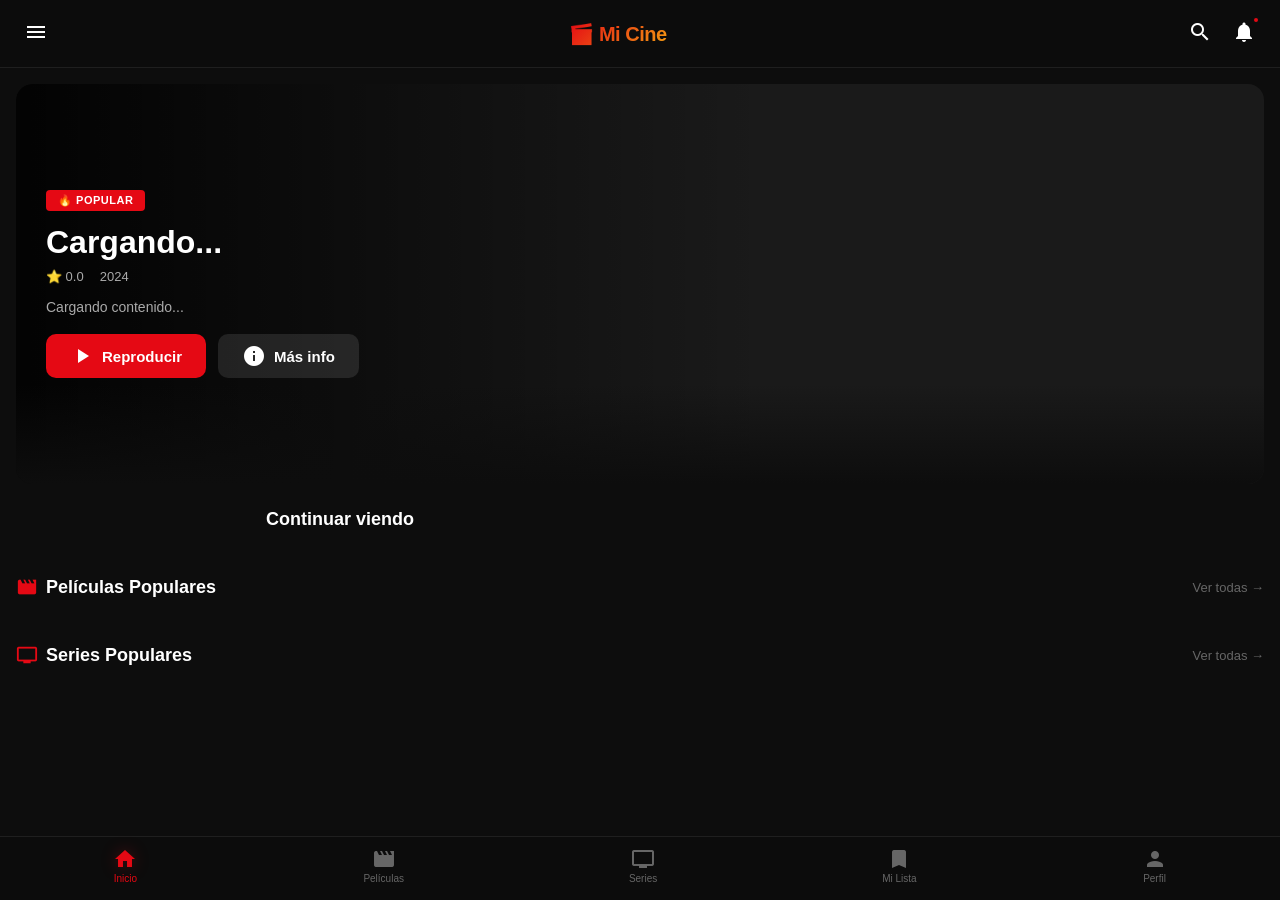
==== commit 209da7bd: "Update fmt.Println message from 'Hello' to 'Goodbye'" ====
--- a/index.html
+++ b/index.html
@@ -4,13 +4,11 @@
     <meta charset="UTF-8">
     <meta name="viewport" content="width=device-width, initial-scale=1.0, maximum-scale=1.0, user-scalable=no">
     <title>Mi Cine - Inicio</title>
-    <link rel="manifest" href="manifest.json">
     <link rel="stylesheet" href="css/styles.css">
     <link href="https://fonts.googleapis.com/icon?family=Material+Icons" rel="stylesheet">
 </head>
 <body>
-    <!-- ==================== HEADER ==================== -->
-    <header class="header-premium" id="mainHeader">
+    <header class="header-premium">
         <div class="header-premium-content">
             <button class="menu-btn" id="menuToggle">
                 <span class="material-icons">menu</span>
@@ -22,25 +20,22 @@
                 </button>
                 <button class="notifications-btn" id="notifBtn">
                     <span class="material-icons">notifications</span>
-                    <span class="notification-dot" id="notifDot"></span>
+                    <span class="notification-dot"></span>
                 </button>
             </div>
         </div>
-        
-        <!-- Barra de búsqueda expandible -->
         <div class="search-expand" id="searchExpand">
             <div class="search-input-wrapper">
                 <span class="material-icons">search</span>
-                <input type="text" id="globalSearch" placeholder="Buscar películas, series, actores...">
+                <input type="text" id="globalSearch" placeholder="Buscar películas, series...">
                 <button class="clear-search" id="clearSearch">
                     <span class="material-icons">close</span>
                 </button>
             </div>
-            <div class="search-suggestions" id="searchSuggestions"></div>
         </div>
     </header>
 
-    <!-- ==================== MENÚ LATERAL ==================== -->
+    <!-- MENÚ LATERAL -->
     <div class="side-menu" id="sideMenu">
         <div class="side-menu-header">
             <div class="logo-premium">🎬 Mi Cine</div>
@@ -56,37 +51,19 @@
             </div>
         </div>
         <nav class="side-nav">
-            <a href="index.html" class="side-nav-item active">
-                <span class="material-icons">home</span>
-                <span>Inicio</span>
-            </a>
-            <a href="peliculas.html" class="side-nav-item">
-                <span class="material-icons">movie</span>
-                <span>Películas</span>
-            </a>
-            <a href="series.html" class="side-nav-item">
-                <span class="material-icons">tv</span>
-                <span>Series</span>
-            </a>
-            <a href="mi-lista.html" class="side-nav-item">
-                <span class="material-icons">bookmark</span>
-                <span>Mi Lista</span>
-            </a>
-            <a href="perfil.html" class="side-nav-item">
-                <span class="material-icons">person</span>
-                <span>Perfil</span>
-            </a>
+            <a href="index.html" class="side-nav-item active">🏠 Inicio</a>
+            <a href="peliculas.html" class="side-nav-item">🎬 Películas</a>
+            <a href="series.html" class="side-nav-item">📺 Series</a>
+            <a href="mi-lista.html" class="side-nav-item">🔖 Mi Lista</a>
+            <a href="perfil.html" class="side-nav-item">👤 Perfil</a>
         </nav>
         <div class="side-menu-footer">
-            <button class="btn-logout-side" id="logoutSide">
-                <span class="material-icons">logout</span>
-                <span>Cerrar Sesión</span>
-            </button>
+            <button class="btn-logout-side" id="logoutSide">Cerrar Sesión</button>
         </div>
     </div>
     <div class="menu-overlay" id="menuOverlay"></div>
 
-    <!-- ==================== NOTIFICACIONES ==================== -->
+    <!-- NOTIFICACIONES -->
     <div class="notifications-panel" id="notifPanel">
         <div class="notif-header">
             <h3>Notificaciones</h3>
@@ -109,112 +86,69 @@
                     <span class="notif-time">Hace 5 horas</span>
                 </div>
             </div>
-            <div class="notif-item">
-                <span class="notif-icon">⭐</span>
-                <div>
-                    <p><strong>Recomendado:</strong> "Breaking Bad" te podría gustar</p>
-                    <span class="notif-time">Hace 1 día</span>
-                </div>
-            </div>
         </div>
     </div>
     <div class="notif-overlay" id="notifOverlay"></div>
 
-    <!-- ==================== CONTENIDO PRINCIPAL ==================== -->
+    <!-- CONTENIDO PRINCIPAL -->
     <main class="main-premium">
-        <!-- ===== BANNER DESTACADO ===== -->
+        <!-- BANNER -->
         <section class="hero-banner-premium" id="heroBanner">
             <div class="hero-banner-content">
-                <div class="hero-info">
-                    <span class="hero-badge">NUEVO</span>
-                    <h1 id="heroTitle">Dune: Parte 2</h1>
-                    <div class="hero-meta">
-                        <span>⭐ 8.7</span>
-                        <span>2024</span>
-                        <span>2h 46min</span>
-                        <span class="quality-badge">4K</span>
-                    </div>
-                    <p id="heroDescription">Sigue el viaje épico de Paul Atreides mientras busca venganza contra los Harkonnen...</p>
-                    <div class="hero-actions">
-                        <button class="btn-hero-play" onclick="playFeatured()">
-                            <span class="material-icons">play_arrow</span> Reproducir
-                        </button>
-                        <button class="btn-hero-info" onclick="openFeaturedInfo()">
-                            <span class="material-icons">info</span> Más info
-                        </button>
-                    </div>
+                <span class="hero-badge">🔥 Popular</span>
+                <h1 id="heroTitle">Cargando...</h1>
+                <div class="hero-meta" id="heroMeta">
+                    <span>⭐ 0.0</span>
+                    <span>2024</span>
+                </div>
+                <p id="heroDescription">Cargando contenido...</p>
+                <div class="hero-actions">
+                    <button class="btn-hero-play" id="heroPlayBtn">
+                        <span class="material-icons">play_arrow</span> Reproducir
+                    </button>
+                    <button class="btn-hero-info" id="heroInfoBtn">
+                        <span class="material-icons">info</span> Más info
+                    </button>
                 </div>
             </div>
             <div class="hero-gradient"></div>
         </section>
 
-        <!-- ===== CONTINUAR VIENDO ===== -->
+        <!-- CONTINUAR VIENDO -->
         <section class="content-section" id="continueSection">
             <div class="section-header-premium">
                 <h2 class="section-title-premium">
                     <span class="material-icons">play_circle</span> Continuar viendo
                 </h2>
-                <a href="mi-lista.html#continuar" class="section-link">Ver todo</a>
             </div>
             <div class="content-row" id="continueRow"></div>
         </section>
 
-        <!-- ===== TENDENCIAS ===== -->
+        <!-- PELÍCULAS POPULARES -->
         <section class="content-section">
             <div class="section-header-premium">
                 <h2 class="section-title-premium">
-                    <span class="material-icons">trending_up</span> Tendencias
+                    <span class="material-icons">movie</span> Películas Populares
                 </h2>
-                <a href="peliculas.html" class="section-link">Ver todo</a>
-            </div>
-            <div class="content-row" id="trendingRow"></div>
+                <a href="peliculas.html" class="section-link">Ver todas →</a>
+            </div>
+            <div class="content-row" id="moviesRow"></div>
         </section>
 
-        <!-- ===== RECIÉN AGREGADAS ===== -->
+        <!-- SERIES POPULARES -->
         <section class="content-section">
             <div class="section-header-premium">
                 <h2 class="section-title-premium">
-                    <span class="material-icons">fiber_new</span> Recién agregadas
+                    <span class="material-icons">tv</span> Series Populares
                 </h2>
-                <a href="peliculas.html" class="section-link">Ver todo</a>
-            </div>
-            <div class="content-row" id="newRow"></div>
-        </section>
-
-        <!-- ===== MÁS VISTAS ===== -->
-        <section class="content-section">
-            <div class="section-header-premium">
-                <h2 class="section-title-premium">
-                    <span class="material-icons">visibility</span> Más vistas
-                </h2>
-                <a href="peliculas.html" class="section-link">Ver todo</a>
-            </div>
-            <div class="content-row" id="popularRow"></div>
-        </section>
-
-        <!-- ===== RECOMENDADAS ===== -->
-        <section class="content-section" id="recommendedSection">
-            <div class="section-header-premium">
-                <h2 class="section-title-premium">
-                    <span class="material-icons">recommend</span> Recomendadas para ti
-                </h2>
-            </div>
-            <div class="content-row" id="recommendedRow"></div>
-        </section>
-
-        <!-- ===== CATEGORÍAS RÁPIDAS ===== -->
-        <section class="content-section">
-            <div class="section-header-premium">
-                <h2 class="section-title-premium">
-                    <span class="material-icons">category</span> Explorar por categorías
-                </h2>
-            </div>
-            <div class="categories-grid" id="categoriesGrid"></div>
+                <a href="series.html" class="section-link">Ver todas →</a>
+            </div>
+            <div class="content-row" id="seriesRow"></div>
         </section>
     </main>
 
-    <!-- ==================== BARRA INFERIOR ==================== -->
-    <nav class="bottom-nav" id="bottomNav">
+    <!-- BARRA INFERIOR -->
+    <nav class="bottom-nav">
         <a href="index.html" class="bottom-nav-item active">
             <span class="material-icons">home</span>
             <span>Inicio</span>
@@ -237,8 +171,8 @@
         </a>
     </nav>
 
-    <!-- ==================== MODAL ==================== -->
-    <div class="modal-premium" id="contentModal">
+    <!-- MODAL -->
+    <div id="contentModal" class="modal-premium">
         <div class="modal-premium-content">
             <button class="modal-close-premium" onclick="closeContentModal()">
                 <span class="material-icons">close</span>
@@ -247,7 +181,6 @@
         </div>
     </div>
 
-    <!-- ==================== SCRIPTS ==================== -->
     <script src="https://www.gstatic.com/firebasejs/9.22.0/firebase-app-compat.js"></script>
     <script src="https://www.gstatic.com/firebasejs/9.22.0/firebase-auth-compat.js"></script>
     <script src="https://www.gstatic.com/firebasejs/9.22.0/firebase-database-compat.js"></script>
@@ -255,158 +188,54 @@
     <script src="js/auth.js"></script>
     <script src="js/tmdb-api.js"></script>
     <script src="js/database.js"></script>
-    <script src="js/recommendations.js"></script>
     
     <script>
-        // ==================== VARIABLES GLOBALES ====================
-        let allMovies = [];
-        let allSeries = [];
+        // ==================== VARIABLES ====================
+        let featuredMovie = null;
         let userProgress = {};
-        let userFavorites = [];
-        let watchHistory = [];
-        let currentUser = null;
-        let featuredContent = null;
-
-        // ==================== INICIALIZACIÓN ====================
+
+        // ==================== CARGAR INICIO ====================
         document.addEventListener('DOMContentLoaded', async () => {
-            // Verificar autenticación
-            auth.onAuthStateChanged(async user => {
-                if (user) {
-                    currentUser = user;
-                    await loadUserData();
-                    await loadAllContent();
-                    await renderHome();
-                } else {
-                    // Mostrar contenido público
-                    await loadAllContent();
-                    await renderHome();
-                }
-            });
-
+            await loadHomeContent();
             setupEventListeners();
-            setupSearch();
         });
 
-        // ==================== CARGAR CONTENIDO ====================
-        async function loadAllContent() {
-            try {
-                // Cargar películas
-                const movies = await getAllMovies();
-                allMovies = movies.map(m => ({ ...m, type: 'movie' }));
-                
-                // Cargar series
-                const series = await getAllSeries();
-                allSeries = series.map(s => ({ ...s, type: 'tv' }));
-                
-                // Cargar datos del usuario si está logueado
-                if (currentUser) {
-                    await loadUserProgress();
-                    await loadUserFavorites();
-                    await loadWatchHistory();
-                }
-            } catch (error) {
-                console.error('Error loading content:', error);
-            }
-        }
-
-        // ==================== RENDERIZAR INICIO ====================
-        async function renderHome() {
+        async function loadHomeContent() {
+            // Cargar películas populares
+            const movies = await getPopularMovies();
+            renderMovies(movies);
+
+            // Cargar series populares
+            const series = await getPopularSeries();
+            renderSeries(series);
+
             // Banner destacado
-            renderHeroBanner();
-            
+            if (movies.length > 0) {
+                featuredMovie = movies[0];
+                updateHero(featuredMovie);
+            }
+
             // Continuar viendo
-            renderContinueWatching();
-            
-            // Tendencias
-            renderTrending();
-            
-            // Recién agregadas
-            renderNewContent();
-            
-            // Más vistas
-            renderPopular();
-            
-            // Recomendadas
-            renderRecommendations();
-            
-            // Categorías
-            renderCategories();
-        }
-
-        // ==================== BANNER DESTACADO ====================
-        function renderHeroBanner() {
-            // Usar una película popular como destacada
-            const featured = allMovies.length > 0 ? allMovies[0] : null;
-            if (!featured) return;
-            
-            featuredContent = featured;
-            
-            document.getElementById('heroTitle').textContent = featured.title;
-            document.getElementById('heroDescription').textContent = featured.overview || 'Sin descripción disponible';
-            
-            // Actualizar fondo
-            const banner = document.getElementById('heroBanner');
-            if (featured.backdrop_path) {
-                banner.style.backgroundImage = `url(https://image.tmdb.org/t/p/original${featured.backdrop_path})`;
-            }
-        }
-
-        function playFeatured() {
-            if (featuredContent) {
-                playContent(featuredContent.id, 'movie');
-            }
-        }
-
-        function openFeaturedInfo() {
-            if (featuredContent) {
-                openContentModal(featuredContent.id, 'movie');
-            }
-        }
-
-        // ==================== CONTINUAR VIENDO ====================
-        function renderContinueWatching() {
-            const container = document.getElementById('continueRow');
-            
-            if (!currentUser || Object.keys(userProgress).length === 0) {
+            await loadContinueWatching();
+        }
+
+        // ==================== RENDERIZAR ====================
+        function renderMovies(movies) {
+            const container = document.getElementById('moviesRow');
+            if (!movies || movies.length === 0) {
                 container.innerHTML = `
                     <div class="empty-row">
-                        <span class="material-icons">play_circle</span>
-                        <p>No tienes contenido en progreso</p>
-                        <span class="empty-sub">Explora y comienza a ver algo</span>
+                        <span class="material-icons">movie</span>
+                        <p>No hay películas disponibles</p>
                     </div>
                 `;
                 return;
             }
 
-            const continueItems = [];
-            Object.keys(userProgress).forEach(id => {
-                const progress = userProgress[id];
-                // Buscar en películas y series
-                const item = allMovies.find(m => m.id == id) || allSeries.find(s => s.id == id);
-                if (item) {
-                    continueItems.push({
-                        ...item,
-                        progress: progress,
-                        type: allMovies.find(m => m.id == id) ? 'movie' : 'tv'
-                    });
-                }
-            });
-
-            if (continueItems.length === 0) {
-                container.innerHTML = `
-                    <div class="empty-row">
-                        <span class="material-icons">play_circle</span>
-                        <p>No tienes contenido en progreso</p>
-                    </div>
-                `;
-                return;
-            }
-
-            container.innerHTML = continueItems.map(item => `
-                <div class="content-card continue-card" onclick="playContent(${item.id}, '${item.type}')">
+            container.innerHTML = movies.slice(0, 10).map(movie => `
+                <div class="content-card" onclick="openContentModal(${movie.id}, 'movie')">
                     <div class="card-image">
-                        <img src="${getPosterUrl(item.poster_path)}" alt="${item.title || item.name}" loading="lazy">
-                        <div class="card-progress-bar" style="width: ${(item.progress.episode / item.progress.total) * 100}%"></div>
+                        <img src="${getPosterUrl(movie.poster_path)}" alt="${movie.title}" loading="lazy">
                         <div class="card-overlay">
                             <button class="play-btn-small">
                                 <span class="material-icons">play_arrow</span>
@@ -414,23 +243,29 @@
                         </div>
                     </div>
                     <div class="card-info">
-                        <h4>${item.title || item.name}</h4>
-                        <span class="card-progress-text">${item.progress.episode}/${item.progress.total} capítulos</span>
+                        <h4>${movie.title}</h4>
+                        <span class="card-year">${movie.release_date ? movie.release_date.substring(0, 4) : 'N/A'}</span>
                     </div>
                 </div>
             `).join('');
         }
 
-        // ==================== TENDENCIAS ====================
-        function renderTrending() {
-            const container = document.getElementById('trendingRow');
-            const trending = [...allMovies].sort((a, b) => (b.vote_average || 0) - (a.vote_average || 0)).slice(0, 10);
-            
-            container.innerHTML = trending.map(item => `
-                <div class="content-card" onclick="openContentModal(${item.id}, 'movie')">
+        function renderSeries(series) {
+            const container = document.getElementById('seriesRow');
+            if (!series || series.length === 0) {
+                container.innerHTML = `
+                    <div class="empty-row">
+                        <span class="material-icons">tv</span>
+                        <p>No hay series disponibles</p>
+                    </div>
+                `;
+                return;
+            }
+
+            container.innerHTML = series.slice(0, 10).map(serie => `
+                <div class="content-card" onclick="openContentModal(${serie.id}, 'tv')">
                     <div class="card-image">
-                        <img src="${getPosterUrl(item.poster_path)}" alt="${item.title}" loading="lazy">
-                        <div class="card-badge top">Top ${trending.indexOf(item) + 1}</div>
+                        <img src="${getPosterUrl(serie.poster_path)}" alt="${serie.name}" loading="lazy">
                         <div class="card-overlay">
                             <button class="play-btn-small">
                                 <span class="material-icons">play_arrow</span>
@@ -438,28 +273,106 @@
                         </div>
                     </div>
                     <div class="card-info">
-                        <h4>${item.title}</h4>
-                        <span class="card-year">${item.release_date ? item.release_date.substring(0, 4) : 'N/A'}</span>
+                        <h4>${serie.name}</h4>
+                        <span class="card-year">${serie.first_air_date ? serie.first_air_date.substring(0, 4) : 'N/A'}</span>
                     </div>
                 </div>
             `).join('');
         }
 
-        // ==================== RECIÉN AGREGADAS ====================
-        function renderNewContent() {
-            const container = document.getElementById('newRow');
-            const newItems = [...allMovies, ...allSeries]
-                .sort((a, b) => (a.release_date || a.first_air_date || '').localeCompare(b.release_date || b.first_air_date || ''))
-                .reverse()
-                .slice(0, 10);
-            
-            container.innerHTML = newItems.map(item => {
-                const isMovie = item.type === 'movie';
+        // ==================== HERO BANNER ====================
+        function updateHero(movie) {
+            const banner = document.getElementById('heroBanner');
+            if (movie.backdrop_path) {
+                banner.style.backgroundImage = `url(https://image.tmdb.org/t/p/original${movie.backdrop_path})`;
+            }
+
+            document.getElementById('heroTitle').textContent = movie.title;
+            document.getElementById('heroDescription').textContent = movie.overview || 'Sin descripción disponible';
+
+            document.getElementById('heroMeta').innerHTML = `
+                <span>⭐ ${movie.vote_average ? movie.vote_average.toFixed(1) : 'N/A'}</span>
+                <span>${movie.release_date ? movie.release_date.substring(0, 4) : 'N/A'}</span>
+            `;
+
+            document.getElementById('heroPlayBtn').onclick = () => {
+                const url = `https://unlimplay.co/play/movie/${movie.id}`;
+                window.open(url, '_blank');
+            };
+
+            document.getElementById('heroInfoBtn').onclick = () => {
+                openContentModal(movie.id, 'movie');
+            };
+        }
+
+        // ==================== CONTINUAR VIENDO ====================
+        async function loadContinueWatching() {
+            const container = document.getElementById('continueRow');
+            const user = auth.currentUser;
+
+            if (!user) {
+                container.innerHTML = `
+                    <div class="empty-row">
+                        <span class="material-icons">play_circle</span>
+                        <p>Inicia sesión para ver tu progreso</p>
+                    </div>
+                `;
+                return;
+            }
+
+            const progress = await getAllProgress(user.uid);
+            const progressIds = Object.keys(progress);
+
+            if (progressIds.length === 0) {
+                container.innerHTML = `
+                    <div class="empty-row">
+                        <span class="material-icons">play_circle</span>
+                        <p>No tienes contenido en progreso</p>
+                    </div>
+                `;
+                return;
+            }
+
+            // Buscar detalles de las películas/series en progreso
+            const items = [];
+            for (const id of progressIds.slice(0, 6)) {
+                try {
+                    const movie = await getMovieDetails(id);
+                    if (movie && !movie.status_code) {
+                        items.push({ ...movie, type: 'movie' });
+                        continue;
+                    }
+                } catch (e) {}
+                
+                try {
+                    const serie = await getSeriesDetails(id);
+                    if (serie && !serie.status_code) {
+                        items.push({ ...serie, type: 'tv' });
+                    }
+                } catch (e) {}
+            }
+
+            if (items.length === 0) {
+                container.innerHTML = `
+                    <div class="empty-row">
+                        <span class="material-icons">play_circle</span>
+                        <p>No hay contenido en progreso</p>
+                    </div>
+                `;
+                return;
+            }
+
+            container.innerHTML = items.map(item => {
+                const title = item.title || item.name;
+                const poster = getPosterUrl(item.poster_path);
+                const progressData = progress[item.id] || {};
+                const percent = progressData.total > 0 ? (progressData.episode / progressData.total) * 100 : 0;
+
                 return `
-                    <div class="content-card" onclick="openContentModal(${item.id}, '${isMovie ? 'movie' : 'tv'}')">
+                    <div class="content-card" onclick="openContentModal(${item.id}, '${item.type}')">
                         <div class="card-image">
-                            <img src="${getPosterUrl(item.poster_path)}" alt="${item.title || item.name}" loading="lazy">
-                            <div class="card-badge new">Nuevo</div>
+                            <img src="${poster}" alt="${title}" loading="lazy">
+                            <div class="card-progress-bar" style="width: ${percent}%"></div>
                             <div class="card-overlay">
                                 <button class="play-btn-small">
                                     <span class="material-icons">play_arrow</span>
@@ -467,146 +380,19 @@
                             </div>
                         </div>
                         <div class="card-info">
-                            <h4>${item.title || item.name}</h4>
-                            <span class="card-year">${(item.release_date || item.first_air_date || '').substring(0, 4) || 'N/A'}</span>
+                            <h4>${title}</h4>
+                            <span class="card-progress-text">${progressData.episode || 0}/${progressData.total || 0} capítulos</span>
                         </div>
                     </div>
                 `;
             }).join('');
         }
 
-        // ==================== MÁS VISTAS ====================
-        function renderPopular() {
-            const container = document.getElementById('popularRow');
-            const popular = [...allMovies].sort((a, b) => (b.popularity || 0) - (a.popularity || 0)).slice(0, 10);
-            
-            container.innerHTML = popular.map(item => `
-                <div class="content-card" onclick="openContentModal(${item.id}, 'movie')">
-                    <div class="card-image">
-                        <img src="${getPosterUrl(item.poster_path)}" alt="${item.title}" loading="lazy">
-                        <div class="card-badge popular">🔥 Popular</div>
-                        <div class="card-overlay">
-                            <button class="play-btn-small">
-                                <span class="material-icons">play_arrow</span>
-                            </button>
-                        </div>
-                    </div>
-                    <div class="card-info">
-                        <h4>${item.title}</h4>
-                        <span class="card-year">${item.release_date ? item.release_date.substring(0, 4) : 'N/A'}</span>
-                    </div>
-                </div>
-            `).join('');
-        }
-
-        // ==================== RECOMENDACIONES ====================
-        function renderRecommendations() {
-            const container = document.getElementById('recommendedRow');
-            
-            if (!currentUser || watchHistory.length === 0) {
-                // Mostrar recomendaciones por defecto (películas populares)
-                const defaultRecs = [...allMovies].slice(0, 10);
-                container.innerHTML = defaultRecs.map(item => `
-                    <div class="content-card" onclick="openContentModal(${item.id}, 'movie')">
-                        <div class="card-image">
-                            <img src="${getPosterUrl(item.poster_path)}" alt="${item.title}" loading="lazy">
-                            <div class="card-overlay">
-                                <button class="play-btn-small">
-                                    <span class="material-icons">play_arrow</span>
-                                </button>
-                            </div>
-                        </div>
-                        <div class="card-info">
-                            <h4>${item.title}</h4>
-                            <span class="card-year">${item.release_date ? item.release_date.substring(0, 4) : 'N/A'}</span>
-                        </div>
-                    </div>
-                `).join('');
-                return;
-            }
-
-            // Generar recomendaciones basadas en el historial
-            const recommendations = generateRecommendations(watchHistory, allMovies, allSeries);
-            
-            container.innerHTML = recommendations.slice(0, 10).map(item => {
-                const isMovie = item.type === 'movie';
-                return `
-                    <div class="content-card" onclick="openContentModal(${item.id}, '${isMovie ? 'movie' : 'tv'}')">
-                        <div class="card-image">
-                            <img src="${getPosterUrl(item.poster_path)}" alt="${item.title || item.name}" loading="lazy">
-                            <div class="card-badge recommended">⭐ Recomendado</div>
-                            <div class="card-overlay">
-                                <button class="play-btn-small">
-                                    <span class="material-icons">play_arrow</span>
-                                </button>
-                            </div>
-                        </div>
-                        <div class="card-info">
-                            <h4>${item.title || item.name}</h4>
-                            <span class="card-year">${(item.release_date || item.first_air_date || '').substring(0, 4) || 'N/A'}</span>
-                        </div>
-                    </div>
-                `;
-            }).join('');
-        }
-
-        // ==================== CATEGORÍAS ====================
-        function renderCategories() {
-            const container = document.getElementById('categoriesGrid');
-            const categories = [
-                { name: 'Acción', icon: '⚡', color: '#E50914' },
-                { name: 'Drama', icon: '🎭', color: '#3498db' },
-                { name: 'Comedia', icon: '😂', color: '#f39c12' },
-                { name: 'Crimen', icon: '🔫', color: '#2c3e50' },
-                { name: 'Ciencia Ficción', icon: '🚀', color: '#00b894' },
-                { name: 'Terror', icon: '👻', color: '#6c5ce7' },
-                { name: 'Aventura', icon: '🗺️', color: '#00cec9' },
-                { name: 'Anime', icon: '🎌', color: '#fd79a8' },
-                { name: 'Documental', icon: '🎥', color: '#636e72' },
-                { name: 'Familiar', icon: '👨‍👩‍👦', color: '#fdcb6e' }
-            ];
-
-            container.innerHTML = categories.map(cat => `
-                <div class="category-card" onclick="searchByGenre('${cat.name}')" style="background: ${cat.color}22; border-color: ${cat.color}44;">
-                    <span class="category-icon">${cat.icon}</span>
-                    <span class="category-name">${cat.name}</span>
-                </div>
-            `).join('');
-        }
-
-        function searchByGenre(genre) {
-            window.location.href = `peliculas.html?genre=${encodeURIComponent(genre)}`;
-        }
-
-        // ==================== FUNCIONES DE REPRODUCCIÓN ====================
-        function playContent(id, type) {
-            const user = auth.currentUser;
-            if (!user) {
-                if (confirm('🔒 Para ver contenido necesitas iniciar sesión. ¿Deseas ir al login?')) {
-                    window.location.href = 'login.html';
-                }
-                return;
-            }
-
-            // Guardar en historial
-            saveToHistory(id, type);
-            
-            // Abrir reproductor
-            window.location.href = `reproductor.html?id=${id}&type=${type}`;
-        }
-
-        function saveToHistory(id, type) {
-            if (!currentUser) return;
-            
-            const historyRef = database.ref(`history/${currentUser.uid}/${id}`);
-            historyRef.set({
-                id: id,
-                type: type,
-                timestamp: firebase.database.ServerValue.TIMESTAMP
-            });
-        }
-
-        // ==================== MODAL DE CONTENIDO ====================
+        // ==================== FUNCIONES GLOBALES ====================
+        function getPosterUrl(path) {
+            return path ? `https://image.tmdb.org/t/p/w500${path}` : 'https://via.placeholder.com/300x450/1A1A1A/ffffff?text=No+Image';
+        }
+
         async function openContentModal(id, type) {
             const user = auth.currentUser;
             if (!user) {
@@ -618,7 +404,7 @@
 
             const modal = document.getElementById('contentModal');
             const modalContent = document.getElementById('modalContent');
-            
+
             modalContent.innerHTML = `
                 <div class="modal-loading">
                     <div class="loader-dot"></div>
@@ -630,21 +416,51 @@
             document.body.style.overflow = 'hidden';
 
             try {
-                const data = await getDetails(id, type);
-                if (!data) throw new Error('No se encontraron detalles');
-
-                const isMovie = type === 'movie';
-                const title = data.title || data.name;
-                const year = data.release_date || data.first_air_date || '';
+                let data;
+                let videoUrl;
+                let title;
+
+                if (type === 'movie') {
+                    data = await getMovieDetails(id);
+                    title = data.title;
+                    videoUrl = `https://unlimplay.co/play/movie/${id}`;
+                } else {
+                    data = await getSeriesDetails(id);
+                    title = data.name;
+                    const firstSeason = data.seasons?.find(s => s.season_number > 0);
+                    const seasonNum = firstSeason?.season_number || 1;
+                    videoUrl = `https://unlimplay.co/play/tv/${id}/${seasonNum}/1`;
+                }
+
+                if (!data || data.status_code) throw new Error('No se encontraron detalles');
+
                 const poster = getPosterUrl(data.poster_path);
                 const backdrop = data.backdrop_path ? `https://image.tmdb.org/t/p/original${data.backdrop_path}` : poster;
-                const overview = data.overview || 'Sin descripción disponible';
-                const voteAverage = data.vote_average ? data.vote_average.toFixed(1) : 'N/A';
                 const genres = data.genres ? data.genres.map(g => g.name).join(', ') : 'No especificado';
-                const runtime = data.runtime ? `${data.runtime}min` : 'N/A';
-                const isFavorite = userFavorites.includes(id);
-
-                // Generar contenido del modal
+                const year = data.release_date || data.first_air_date || '';
+                const rating = data.vote_average ? data.vote_average.toFixed(1) : 'N/A';
+
+                // Episodios para series
+                let episodesHTML = '';
+                if (type === 'tv' && data.seasons) {
+                    const firstSeason = data.seasons.find(s => s.season_number > 0);
+                    if (firstSeason) {
+                        const epCount = Math.min(firstSeason.episode_count || 10, 10);
+                        episodesHTML = `
+                            <div class="modal-seasons">
+                                <h3>Temporada ${firstSeason.season_number}</h3>
+                                <div class="modal-episodes">
+                                    ${Array.from({length: epCount}, (_, i) => `
+                                        <a href="https://unlimplay.co/play/tv/${id}/${firstSeason.season_number}/${i+1}" target="_blank" class="modal-episode-btn">
+                                            Episodio ${i+1}
+                                        </a>
+                                    `).join('')}
+                                </div>
+                            </div>
+                        `;
+                    }
+                }
+
                 modalContent.innerHTML = `
                     <div class="modal-hero" style="background-image: url(${backdrop})">
                         <div class="modal-hero-gradient"></div>
@@ -654,19 +470,18 @@
                                 <h2>${title}</h2>
                                 <div class="modal-meta">
                                     <span class="modal-year">${year ? year.substring(0, 4) : 'N/A'}</span>
-                                    <span class="modal-rating">⭐ ${voteAverage}</span>
-                                    ${isMovie ? `<span class="modal-runtime">${runtime}</span>` : ''}
-                                    <span class="quality-badge">HD</span>
+                                    <span class="modal-rating">⭐ ${rating}</span>
+                                    ${type === 'movie' ? `<span class="modal-runtime">${data.runtime ? data.runtime + 'min' : 'N/A'}</span>` : ''}
                                 </div>
                                 <div class="modal-genres">
                                     ${data.genres?.map(g => `<span class="genre-tag">${g.name}</span>`).join('') || 'Sin géneros'}
                                 </div>
                                 <div class="modal-actions">
-                                    <button class="modal-play-btn" onclick="playContent(${id}, '${type}')">
+                                    <a href="${videoUrl}" target="_blank" class="modal-play-btn">
                                         <span class="material-icons">play_arrow</span> Reproducir
-                                    </button>
-                                    <button class="modal-fav-btn ${isFavorite ? 'active' : ''}" onclick="toggleFavorite(${id})">
-                                        <span class="material-icons">${isFavorite ? 'favorite' : 'favorite_border'}</span>
+                                    </a>
+                                    <button class="modal-fav-btn" onclick="toggleFavorite(${id})">
+                                        <span class="material-icons">favorite_border</span>
                                     </button>
                                     <button class="modal-share-btn" onclick="shareContent('${title}')">
                                         <span class="material-icons">share</span>
@@ -678,34 +493,11 @@
                     <div class="modal-body">
                         <div class="modal-description">
                             <h3>Sinopsis</h3>
-                            <p>${overview}</p>
+                            <p>${data.overview || 'Sin descripción disponible'}</p>
                         </div>
-                        ${!isMovie && data.seasons ? `
-                            <div class="modal-seasons">
-                                <h3>Temporadas</h3>
-                                ${data.seasons.filter(s => s.season_number > 0).map(season => `
-                                    <div class="modal-season">
-                                        <h4>Temporada ${season.season_number}</h4>
-                                        <div class="modal-episodes">
-                                            ${Array.from({length: Math.min(season.episode_count || 10, 10)}, (_, i) => `
-                                                <button class="modal-episode-btn" onclick="playContent(${id}, 'tv', ${season.season_number}, ${i + 1})">
-                                                    Episodio ${i + 1}
-                                                </button>
-                                            `).join('')}
-                                        </div>
-                                    </div>
-                                `).join('')}
-                            </div>
-                        ` : ''}
-                        <div class="modal-similar">
-                            <h3>Contenido similar</h3>
-                            <div class="modal-similar-grid" id="similarGrid"></div>
-                        </div>
-                    </div>
-                `;
-
-                // Cargar contenido similar
-                loadSimilarContent(id, type);
+                        ${episodesHTML}
+                    </div>
+                `;
 
             } catch (error) {
                 console.error('Error:', error);
@@ -713,32 +505,9 @@
                     <div class="modal-error">
                         <span class="error-icon">❌</span>
                         <p>Error al cargar los detalles</p>
-                    </div>
-                `;
-            }
-        }
-
-        async function loadSimilarContent(id, type) {
-            const grid = document.getElementById('similarGrid');
-            if (!grid) return;
-
-            try {
-                const similar = await getSimilarContent(id, type);
-                grid.innerHTML = similar.slice(0, 6).map(item => {
-                    const isMovie = item.media_type === 'movie';
-                    return `
-                        <div class="similar-card" onclick="openContentModal(${item.id}, '${isMovie ? 'movie' : 'tv'}')">
-                            <img src="${getPosterUrl(item.poster_path)}" alt="${item.title || item.name}" loading="lazy">
-                            <div class="similar-info">
-                                <h5>${item.title || item.name}</h5>
-                                <span>${(item.release_date || item.first_air_date || '').substring(0, 4) || 'N/A'}</span>
-                            </div>
-                        </div>
-                    `;
-                }).join('');
-            } catch (error) {
-                console.error('Error loading similar:', error);
-                grid.innerHTML = '<p>No hay contenido similar disponible</p>';
+                        <button class="btn btn-primary" onclick="openContentModal(${id}, '${type}')">Reintentar</button>
+                    </div>
+                `;
             }
         }
 
@@ -747,31 +516,6 @@
             document.body.style.overflow = 'auto';
         }
 
-        // ==================== FAVORITOS ====================
-        function toggleFavorite(id) {
-            const user = auth.currentUser;
-            if (!user) return;
-
-            const isFavorite = userFavorites.includes(id);
-            const ref = database.ref(`favorites/${user.uid}/${id}`);
-
-            if (isFavorite) {
-                ref.remove();
-                userFavorites = userFavorites.filter(f => f !== id);
-            } else {
-                ref.set(true);
-                userFavorites.push(id);
-            }
-
-            // Actualizar UI
-            const favBtn = document.querySelector('.modal-fav-btn');
-            if (favBtn) {
-                favBtn.classList.toggle('active');
-                favBtn.innerHTML = `<span class="material-icons">${isFavorite ? 'favorite_border' : 'favorite'}</span>`;
-            }
-        }
-
-        // ==================== COMPARTIR ====================
         function shareContent(title) {
             if (navigator.share) {
                 navigator.share({
@@ -785,63 +529,6 @@
             }
         }
 
-        // ==================== BÚSQUEDA ====================
-        function setupSearch() {
-            const searchInput = document.getElementById('globalSearch');
-            const suggestions = document.getElementById('searchSuggestions');
-            let searchTimeout;
-
-            searchInput.addEventListener('input', function() {
-                clearTimeout(searchTimeout);
-                const query = this.value.trim();
-
-                if (query.length < 2) {
-                    suggestions.classList.remove('active');
-                    return;
-                }
-
-                searchTimeout = setTimeout(async () => {
-                    const results = await searchContent(query);
-                    if (results.length === 0) {
-                        suggestions.innerHTML = `
-                            <div class="suggestion-empty">
-                                <span class="material-icons">search_off</span>
-                                <p>No se encontraron resultados</p>
-                            </div>
-                        `;
-                    } else {
-                        suggestions.innerHTML = results.slice(0, 8).map(item => {
-                            const isMovie = item.media_type === 'movie';
-                            return `
-                                <div class="suggestion-item" onclick="openContentModal(${item.id}, '${isMovie ? 'movie' : 'tv'}')">
-                                    <img src="${getPosterUrl(item.poster_path)}" alt="${item.title || item.name}" loading="lazy">
-                                    <div>
-                                        <h4>${item.title || item.name}</h4>
-                                        <span>${isMovie ? '🎬 Película' : '📺 Serie'} • ${(item.release_date || item.first_air_date || '').substring(0, 4) || 'N/A'}</span>
-                                    </div>
-                                </div>
-                            `;
-                        }).join('');
-                    }
-                    suggestions.classList.add('active');
-                }, 300);
-            });
-
-            // Cerrar sugerencias al hacer clic fuera
-            document.addEventListener('click', (e) => {
-                if (!e.target.closest('.search-expand')) {
-                    suggestions.classList.remove('active');
-                }
-            });
-
-            // Limpiar búsqueda
-            document.getElementById('clearSearch').addEventListener('click', () => {
-                searchInput.value = '';
-                suggestions.classList.remove('active');
-                searchInput.focus();
-            });
-        }
-
         // ==================== EVENTOS ====================
         function setupEventListeners() {
             // Menú lateral
@@ -860,11 +547,41 @@
 
             // Búsqueda
             document.getElementById('searchToggle').addEventListener('click', () => {
-                const expand = document.getElementById('searchExpand');
-                expand.classList.toggle('active');
-                if (expand.classList.contains('active')) {
+                document.getElementById('searchExpand').classList.toggle('active');
+                if (document.getElementById('searchExpand').classList.contains('active')) {
                     document.getElementById('globalSearch').focus();
                 }
+            });
+
+            const searchInput = document.getElementById('globalSearch');
+            let searchTimeout;
+
+            searchInput.addEventListener('input', function() {
+                clearTimeout(searchTimeout);
+                const query = this.value.trim();
+
+                if (query === '') {
+                    loadHomeContent();
+                    return;
+                }
+
+                searchTimeout = setTimeout(async () => {
+                    const results = await searchContent(query);
+                    const movies = results.filter(r => r.media_type === 'movie');
+                    const series = results.filter(r => r.media_type === 'tv');
+
+                    if (movies.length > 0) renderMovies(movies);
+                    if (series.length > 0) renderSeries(series);
+
+                    // Ocultar secciones si no hay resultados
+                    document.getElementById('continueSection').style.display = 'none';
+                }, 500);
+            });
+
+            document.getElementById('clearSearch').addEventListener('click', () => {
+                searchInput.value = '';
+                loadHomeContent();
+                document.getElementById('continueSection').style.display = 'block';
             });
 
             // Notificaciones
@@ -881,115 +598,21 @@
                 document.getElementById('notifOverlay').classList.remove('active');
             }
 
-            // Cerrar sesión
-            document.getElementById('logoutSide').addEventListener('click', () => {
-                auth.signOut().then(() => {
-                    window.location.href = 'login.html';
-                });
-            });
-
-            // Cerrar modal con ESC
+            // Cerrar modal
             document.addEventListener('keydown', (e) => {
                 if (e.key === 'Escape') {
                     closeContentModal();
+                    closeMenu();
                     closeNotif();
-                    closeMenu();
                 }
             });
 
-            // Scroll header
-            let lastScroll = 0;
-            window.addEventListener('scroll', () => {
-                const currentScroll = window.scrollY;
-                const header = document.getElementById('mainHeader');
-                if (currentScroll > 50) {
-                    header.classList.add('scrolled');
-                } else {
-                    header.classList.remove('scrolled');
-                }
-                lastScroll = currentScroll;
+            document.getElementById('contentModal').addEventListener('click', (e) => {
+                if (e.target === e.currentTarget) closeContentModal();
             });
         }
 
-        // ==================== FUNCIONES DE UTILIDAD ====================
-        function getPosterUrl(path) {
-            return path ? `https://image.tmdb.org/t/p/w500${path}` : 'https://via.placeholder.com/300x450/1A1A1A/ffffff?text=No+Image';
-        }
-
-        function getDetails(id, type) {
-            return type === 'movie' ? getMovieDetails(id) : getSeriesDetails(id);
-        }
-
-        async function getSimilarContent(id, type) {
-            try {
-                const url = type === 'movie'
-                    ? `${TMDB_BASE_URL}/movie/${id}/similar?api_key=${TMDB_API_KEY}&language=es-ES`
-                    : `${TMDB_BASE_URL}/tv/${id}/similar?api_key=${TMDB_API_KEY}&language=es-ES`;
-                const response = await fetch(url);
-                const data = await response.json();
-                return data.results.map(item => ({
-                    ...item,
-                    media_type: type === 'movie' ? 'movie' : 'tv'
-                }));
-            } catch (error) {
-                console.error('Error getting similar:', error);
-                return [];
-            }
-        }
-
-        // ==================== CARGAR DATOS DEL USUARIO ====================
-        async function loadUserData() {
-            const user = auth.currentUser;
-            if (!user) return;
-
-            document.getElementById('sideUserAvatar').src = user.photoURL || 'https://ui-avatars.com/api/?name=' + encodeURIComponent(user.displayName || 'Usuario') + '&background=E50914&color=fff&size=100';
-            document.getElementById('sideUserName').textContent = user.displayName || 'Usuario';
-        }
-
-        async function loadUserProgress() {
-            const user = auth.currentUser;
-            if (!user) return;
-
-            const snapshot = await database.ref(`progress/${user.uid}`).once('value');
-            userProgress = snapshot.val() || {};
-        }
-
-        async function loadUserFavorites() {
-            const user = auth.currentUser;
-            if (!user) return;
-
-            const snapshot = await database.ref(`favorites/${user.uid}`).once('value');
-            const data = snapshot.val() || {};
-            userFavorites = Object.keys(data);
-        }
-
-        async function loadWatchHistory() {
-            const user = auth.currentUser;
-            if (!user) return;
-
-            const snapshot = await database.ref(`history/${user.uid}`).once('value');
-            const data = snapshot.val() || {};
-            watchHistory = Object.values(data).sort((a, b) => b.timestamp - a.timestamp);
-        }
-
-        // ==================== CARGA INFINITA ====================
-        let isLoadingMore = false;
-        window.addEventListener('scroll', () => {
-            if (isLoadingMore) return;
-            
-            const scrollBottom = window.innerHeight + window.scrollY;
-            const documentHeight = document.documentElement.scrollHeight;
-            
-            if (scrollBottom >= documentHeight - 400) {
-                isLoadingMore = true;
-                // Aquí se podría implementar carga de más contenido
-                setTimeout(() => {
-                    isLoadingMore = false;
-                }, 1000);
-            }
-        });
-
-        console.log('✅ Mi Cine App cargada correctamente');
+        console.log('✅ Inicio cargado correctamente');
     </script>
 </body>
 </html>
--- a/css/styles.css
+++ b/css/styles.css
@@ -1,15 +1,60 @@
-/* ==================== ESTILOS PREMIUM SERIES ==================== */
-
-/* ===== HEADER PREMIUM ===== */
+/* ==================== RESET Y BASE ==================== */
+* {
+    margin: 0;
+    padding: 0;
+    box-sizing: border-box;
+}
+
+:root {
+    --primary: #E50914;
+    --primary-hover: #b2070f;
+    --dark: #0D0D0D;
+    --dark-card: #1A1A1A;
+    --dark-hover: #2A2A2A;
+    --text: #FFFFFF;
+    --text-secondary: #AAAAAA;
+    --text-muted: #666666;
+    --glass: rgba(255,255,255,0.05);
+    --glass-border: rgba(255,255,255,0.08);
+}
+
+html {
+    scroll-behavior: smooth;
+}
+
+body {
+    font-family: 'Segoe UI', -apple-system, BlinkMacSystemFont, sans-serif;
+    background: var(--dark);
+    color: var(--text);
+    min-height: 100vh;
+    padding-bottom: 70px;
+    overflow-x: hidden;
+    -webkit-font-smoothing: antialiased;
+}
+
+/* ==================== SCROLLBAR ==================== */
+::-webkit-scrollbar {
+    width: 4px;
+    height: 4px;
+}
+::-webkit-scrollbar-track {
+    background: var(--dark);
+}
+::-webkit-scrollbar-thumb {
+    background: var(--primary);
+    border-radius: 4px;
+}
+
+/* ==================== HEADER PREMIUM ==================== */
 .header-premium {
-    background: rgba(13, 13, 13, 0.95);
-    backdrop-filter: blur(20px);
-    -webkit-backdrop-filter: blur(20px);
-    padding: 12px 16px;
     position: sticky;
     top: 0;
     z-index: 100;
-    border-bottom: 1px solid rgba(255,255,255,0.05);
+    padding: 12px 16px;
+    background: rgba(13, 13, 13, 0.85);
+    backdrop-filter: blur(20px);
+    -webkit-backdrop-filter: blur(20px);
+    border-bottom: 1px solid var(--glass-border);
     transition: all 0.3s ease;
 }
 
@@ -29,7 +74,7 @@
 .menu-btn, .search-btn, .notifications-btn {
     background: none;
     border: none;
-    color: #fff;
+    color: var(--text);
     cursor: pointer;
     padding: 8px;
     border-radius: 50%;
@@ -38,7 +83,7 @@
 }
 
 .menu-btn:hover, .search-btn:hover, .notifications-btn:hover {
-    background: rgba(255,255,255,0.1);
+    background: var(--glass);
 }
 
 .menu-btn .material-icons, .search-btn .material-icons, .notifications-btn .material-icons {
@@ -47,11 +92,18 @@
 
 .logo-premium {
     font-size: 20px;
-    font-weight: bold;
-    background: linear-gradient(45deg, #E50914, #f39c12);
+    font-weight: 800;
+    background: linear-gradient(135deg, var(--primary), #f39c12);
     -webkit-background-clip: text;
     -webkit-text-fill-color: transparent;
     cursor: pointer;
+    letter-spacing: -0.5px;
+}
+
+.header-actions {
+    display: flex;
+    align-items: center;
+    gap: 4px;
 }
 
 .notification-dot {
@@ -60,14 +112,9 @@
     right: 4px;
     width: 8px;
     height: 8px;
-    background: #E50914;
+    background: var(--primary);
     border-radius: 50%;
-    border: 2px solid #0D0D0D;
-}
-
-.header-actions {
-    display: flex;
-    gap: 4px;
+    border: 2px solid var(--dark);
 }
 
 /* ===== SEARCH EXPAND ===== */
@@ -85,59 +132,113 @@
     display: flex;
     align-items: center;
     gap: 12px;
-    padding: 12px 16px;
-    background: rgba(255,255,255,0.05);
+    padding: 10px 14px;
+    background: var(--glass);
     border-radius: 12px;
     margin-top: 8px;
-    border: 1px solid rgba(255,255,255,0.08);
+    border: 1px solid var(--glass-border);
 }
 
 .search-input-wrapper .material-icons {
-    color: #666;
+    color: var(--text-muted);
 }
 
 .search-input-wrapper input {
     flex: 1;
     background: none;
     border: none;
-    color: #fff;
-    font-size: 16px;
+    color: var(--text);
+    font-size: 15px;
     padding: 4px 0;
     outline: none;
 }
 
 .search-input-wrapper input::placeholder {
-    color: #666;
-}
-
-.filters-btn {
+    color: var(--text-muted);
+}
+
+.clear-search {
     background: none;
     border: none;
-    color: #888;
-    cursor: pointer;
-    padding: 4px 8px;
+    color: var(--text-muted);
+    cursor: pointer;
+    padding: 4px;
+}
+
+/* ===== SEARCH SUGGESTIONS ===== */
+.search-suggestions {
+    display: none;
+    background: var(--dark-card);
+    border-radius: 12px;
+    margin-top: 8px;
+    padding: 8px;
+    max-height: 300px;
+    overflow-y: auto;
+    border: 1px solid var(--glass-border);
+}
+
+.search-suggestions.active {
+    display: block;
+}
+
+.suggestion-item {
+    display: flex;
+    align-items: center;
+    gap: 12px;
+    padding: 8px 12px;
     border-radius: 8px;
-    transition: all 0.3s ease;
-}
-
-.filters-btn:hover {
-    color: #fff;
-    background: rgba(255,255,255,0.05);
-}
-
-/* ===== MENÚ LATERAL ===== */
+    cursor: pointer;
+    transition: all 0.2s ease;
+}
+
+.suggestion-item:hover {
+    background: var(--glass);
+}
+
+.suggestion-item img {
+    width: 40px;
+    height: 60px;
+    object-fit: cover;
+    border-radius: 4px;
+}
+
+.suggestion-item h4 {
+    font-size: 14px;
+    color: var(--text);
+    margin: 0;
+}
+
+.suggestion-item span {
+    font-size: 12px;
+    color: var(--text-muted);
+}
+
+.suggestion-empty {
+    text-align: center;
+    padding: 20px;
+    color: var(--text-muted);
+}
+
+.suggestion-empty .material-icons {
+    font-size: 40px;
+    display: block;
+    margin-bottom: 8px;
+}
+
+/* ==================== MENÚ LATERAL ==================== */
 .side-menu {
     position: fixed;
     top: 0;
     left: -300px;
     width: 280px;
     height: 100%;
-    background: #0D0D0D;
+    background: var(--dark);
     z-index: 1000;
     transition: left 0.3s cubic-bezier(0.4, 0, 0.2, 1);
     padding: 20px;
     display: flex;
     flex-direction: column;
+    border-right: 1px solid var(--glass-border);
 }
 
 .side-menu.active {
@@ -148,21 +249,52 @@
     display: flex;
     justify-content: space-between;
     align-items: center;
-    padding-bottom: 20px;
-    border-bottom: 1px solid rgba(255,255,255,0.05);
-    margin-bottom: 20px;
+    padding-bottom: 16px;
+    border-bottom: 1px solid var(--glass-border);
+    margin-bottom: 16px;
 }
 
 .close-menu {
     background: none;
     border: none;
-    color: #888;
+    color: var(--text-muted);
     cursor: pointer;
     padding: 4px;
 }
 
 .close-menu:hover {
+    color: var(--text);
+}
+
+.side-user-info {
+    display: flex;
+    align-items: center;
+    gap: 12px;
+    padding: 12px 0;
+    margin-bottom: 12px;
+}
+
+.side-user-info img {
+    width: 44px;
+    height: 44px;
+    border-radius: 50%;
+    object-fit: cover;
+    border: 2px solid var(--primary);
+}
+
+.side-user-info h4 {
+    font-size: 15px;
+    color: var(--text);
+    margin: 0;
+}
+
+.side-user-badge {
+    font-size: 10px;
+    padding: 2px 10px;
+    border-radius: 12px;
+    background: linear-gradient(135deg, var(--primary), #f39c12);
     color: #fff;
+    font-weight: 600;
 }
 
 .side-nav {
@@ -175,50 +307,50 @@
 .side-nav-item {
     display: flex;
     align-items: center;
-    gap: 16px;
-    padding: 12px 16px;
-    border-radius: 12px;
-    color: #888;
+    gap: 14px;
+    padding: 12px 14px;
+    border-radius: 10px;
+    color: var(--text-muted);
     text-decoration: none;
     transition: all 0.3s ease;
 }
 
 .side-nav-item:hover {
-    background: rgba(255,255,255,0.05);
-    color: #fff;
+    background: var(--glass);
+    color: var(--text);
 }
 
 .side-nav-item.active {
     background: rgba(229, 9, 20, 0.15);
-    color: #E50914;
+    color: var(--primary);
 }
 
 .side-nav-item .material-icons {
-    font-size: 24px;
+    font-size: 22px;
 }
 
 .side-menu-footer {
-    padding-top: 20px;
-    border-top: 1px solid rgba(255,255,255,0.05);
+    padding-top: 16px;
+    border-top: 1px solid var(--glass-border);
 }
 
 .btn-logout-side {
     display: flex;
     align-items: center;
-    gap: 16px;
-    padding: 12px 16px;
+    gap: 14px;
+    padding: 12px 14px;
     width: 100%;
     background: none;
     border: none;
-    color: #888;
-    cursor: pointer;
-    border-radius: 12px;
+    color: var(--text-muted);
+    cursor: pointer;
+    border-radius: 10px;
     transition: all 0.3s ease;
 }
 
 .btn-logout-side:hover {
     background: rgba(229, 9, 20, 0.15);
-    color: #E50914;
+    color: var(--primary);
 }
 
 .menu-overlay {
@@ -239,447 +371,721 @@
     pointer-events: auto;
 }
 
-/* ===== PERFIL DEL USUARIO ===== */
-.profile-section {
-    padding: 16px 20px 8px;
-    max-width: 1400px;
+/* ==================== BOTONES ==================== */
+.btn {
+    display: inline-flex;
+    align-items: center;
+    justify-content: center;
+    gap: 8px;
+    padding: 10px 24px;
+    border: none;
+    border-radius: 10px;
+    font-weight: 600;
+    font-size: 14px;
+    cursor: pointer;
+    transition: all 0.3s ease;
+    text-decoration: none;
+}
+
+.btn-primary {
+    background: var(--primary);
+    color: #fff;
+}
+
+.btn-primary:hover {
+    background: var(--primary-hover);
+    transform: scale(1.02);
+}
+
+.btn-secondary {
+    background: var(--glass);
+    color: var(--text);
+    border: 1px solid var(--glass-border);
+}
+
+.btn-secondary:hover {
+    background: var(--dark-hover);
+}
+
+.btn-google {
+    background: #DB4437;
+    color: #fff;
+}
+
+.btn-google:hover {
+    background: #c33c2e;
+}
+
+.btn-danger {
+    background: var(--primary);
+    color: #fff;
+}
+
+.btn-danger:hover {
+    background: var(--primary-hover);
+}
+
+.btn-block {
+    width: 100%;
+    justify-content: center;
+}
+
+.btn-sm {
+    padding: 6px 14px;
+    font-size: 12px;
+    border-radius: 8px;
+}
+
+.btn-lg {
+    padding: 14px 32px;
+    font-size: 16px;
+}
+
+.btn-logout-profile {
+    display: flex;
+    align-items: center;
+    gap: 6px;
+    padding: 8px 14px;
+    background: var(--glass);
+    border: none;
+    border-radius: 10px;
+    color: var(--text-muted);
+    cursor: pointer;
+    font-size: 13px;
+    transition: all 0.3s ease;
+}
+
+.btn-logout-profile:hover {
+    background: rgba(229, 9, 20, 0.15);
+    color: var(--primary);
+}
+
+/* ==================== AUTH PAGES ==================== */
+.auth-page {
+    display: flex;
+    align-items: center;
+    justify-content: center;
+    min-height: 100vh;
+    background: var(--dark);
+    padding: 20px;
+}
+
+.auth-container {
+    width: 100%;
+    max-width: 400px;
+}
+
+.auth-box {
+    background: var(--dark-card);
+    border-radius: 16px;
+    padding: 32px;
+    border: 1px solid var(--glass-border);
+}
+
+.auth-header {
+    text-align: center;
+    margin-bottom: 28px;
+}
+
+.auth-header h1 {
+    font-size: 28px;
+    background: linear-gradient(135deg, var(--primary), #f39c12);
+    -webkit-background-clip: text;
+    -webkit-text-fill-color: transparent;
+    margin-bottom: 4px;
+}
+
+.auth-header p {
+    color: var(--text-muted);
+    font-size: 14px;
+}
+
+.auth-form {
+    display: flex;
+    flex-direction: column;
+    gap: 16px;
+}
+
+.auth-form .form-group {
+    display: flex;
+    flex-direction: column;
+    gap: 4px;
+}
+
+.auth-form .form-group label {
+    color: var(--text-secondary);
+    font-size: 13px;
+    font-weight: 500;
+}
+
+.auth-form .form-group input {
+    padding: 12px 14px;
+    background: var(--dark);
+    border: 1px solid var(--glass-border);
+    border-radius: 10px;
+    color: var(--text);
+    font-size: 14px;
+    transition: all 0.3s ease;
+}
+
+.auth-form .form-group input:focus {
+    outline: none;
+    border-color: var(--primary);
+    box-shadow: 0 0 0 3px rgba(229, 9, 20, 0.1);
+}
+
+.auth-form .form-group input::placeholder {
+    color: var(--text-muted);
+}
+
+.forgot-password {
+    font-size: 12px;
+    color: var(--primary);
+    text-align: right;
+    margin-top: 4px;
+    text-decoration: none;
+}
+
+.auth-divider {
+    text-align: center;
+    color: var(--text-muted);
+    font-size: 13px;
+    position: relative;
+    margin: 8px 0;
+}
+
+.auth-divider::before {
+    content: '';
+    position: absolute;
+    top: 50%;
+    left: 0;
+    right: 0;
+    height: 1px;
+    background: var(--glass-border);
+}
+
+.auth-divider span {
+    background: var(--dark-card);
+    padding: 0 12px;
+    position: relative;
+    z-index: 1;
+}
+
+.auth-footer {
+    text-align: center;
+    margin-top: 20px;
+    color: var(--text-muted);
+    font-size: 14px;
+}
+
+.auth-footer a {
+    color: var(--primary);
+    text-decoration: none;
+    font-weight: 600;
+}
+
+/* ==================== PERFIL ==================== */
+.profile-page {
+    max-width: 600px;
     margin: 0 auto;
-}
-
-.profile-card {
-    display: flex;
-    align-items: center;
-    gap: 16px;
-    padding: 16px;
-    background: rgba(255,255,255,0.03);
-    border-radius: 16px;
-    border: 1px solid rgba(255,255,255,0.05);
-}
-
-.profile-avatar {
+    padding: 20px;
+}
+
+.profile-header-page {
+    text-align: center;
+    padding: 20px 0;
+}
+
+.profile-avatar-large {
     position: relative;
-    width: 60px;
-    height: 60px;
+    width: 100px;
+    height: 100px;
+    margin: 0 auto 16px;
     border-radius: 50%;
     overflow: hidden;
-    flex-shrink: 0;
-}
-
-.profile-avatar img {
+    border: 3px solid var(--primary);
+}
+
+.profile-avatar-large img {
     width: 100%;
     height: 100%;
     object-fit: cover;
 }
 
-.profile-status-badge {
+.avatar-edit {
     position: absolute;
-    bottom: -2px;
-    right: -2px;
+    bottom: 0;
+    left: 0;
+    right: 0;
+    background: rgba(0,0,0,0.7);
+    padding: 8px;
+    text-align: center;
+    cursor: pointer;
+    opacity: 0;
+    transition: opacity 0.3s ease;
+}
+
+.profile-avatar-large:hover .avatar-edit {
+    opacity: 1;
+}
+
+.profile-avatar-large .avatar-edit .material-icons {
+    font-size: 20px;
+    color: #fff;
+}
+
+.profile-header-page h2 {
+    font-size: 22px;
+    color: var(--text);
+    margin: 0;
+}
+
+.profile-email {
+    color: var(--text-muted);
     font-size: 14px;
-    background: #0D0D0D;
-    border-radius: 50%;
-    padding: 2px;
-}
-
-.profile-info {
-    flex: 1;
-    min-width: 0;
-}
-
-.profile-info h3 {
-    font-size: 16px;
+    margin: 4px 0 12px;
+}
+
+.profile-badges {
+    display: flex;
+    gap: 8px;
+    justify-content: center;
+    flex-wrap: wrap;
+}
+
+.profile-badge {
+    padding: 4px 14px;
+    border-radius: 20px;
+    font-size: 12px;
+    font-weight: 600;
+}
+
+.profile-badge.premium {
+    background: linear-gradient(135deg, var(--primary), #f39c12);
     color: #fff;
-    margin: 0;
-}
-
-.profile-greeting {
+}
+
+.profile-badge.since {
+    background: var(--glass);
+    color: var(--text-secondary);
+}
+
+/* ===== STATS ===== */
+.profile-stats {
+    display: grid;
+    grid-template-columns: repeat(4, 1fr);
+    gap: 12px;
+    padding: 16px 0;
+}
+
+.stat-item {
+    text-align: center;
+    padding: 12px;
+    background: var(--dark-card);
+    border-radius: 12px;
+    border: 1px solid var(--glass-border);
+    cursor: pointer;
+    transition: all 0.3s ease;
+}
+
+.stat-item:hover {
+    background: var(--dark-hover);
+    transform: translateY(-2px);
+}
+
+.stat-number {
+    display: block;
+    font-size: 24px;
+    font-weight: 700;
+    color: var(--primary);
+}
+
+.stat-label {
     font-size: 12px;
-    color: #888;
-    margin: 2px 0 4px;
-}
-
-.profile-badge {
-    font-size: 10px;
-    padding: 2px 10px;
+    color: var(--text-muted);
+}
+
+/* ===== PROFILE MENU ===== */
+.profile-menu-list {
+    display: flex;
+    flex-direction: column;
+    gap: 16px;
+    padding: 16px 0;
+}
+
+.profile-menu-group h4 {
+    font-size: 13px;
+    color: var(--text-muted);
+    text-transform: uppercase;
+    letter-spacing: 0.5px;
+    padding: 0 4px 8px;
+}
+
+.profile-menu-item {
+    display: flex;
+    align-items: center;
+    gap: 14px;
+    padding: 14px 16px;
+    width: 100%;
+    background: var(--dark-card);
+    border: 1px solid var(--glass-border);
     border-radius: 12px;
-    font-weight: 600;
-    display: inline-block;
-}
-
-.profile-badge.premium {
-    background: linear-gradient(45deg, #E50914, #f39c12);
-    color: #fff;
-}
-
-.btn-logout-profile {
-    display: flex;
-    align-items: center;
-    gap: 6px;
-    padding: 8px 14px;
-    background: rgba(255,255,255,0.05);
-    border: none;
-    border-radius: 10px;
-    color: #888;
-    cursor: pointer;
-    font-size: 13px;
-    transition: all 0.3s ease;
-    flex-shrink: 0;
-}
-
-.btn-logout-profile:hover {
-    background: rgba(229, 9, 20, 0.15);
-    color: #E50914;
-}
-
-.btn-logout-profile .material-icons {
-    font-size: 18px;
-}
-
-/* ===== CATEGORÍAS ===== */
-.categories-section {
-    padding: 12px 20px;
-    max-width: 1400px;
-    margin: 0 auto;
-}
-
-.categories-scroll {
-    display: flex;
-    gap: 8px;
-    overflow-x: auto;
-    padding: 4px 0;
-    scrollbar-width: none;
-    -webkit-overflow-scrolling: touch;
-}
-
-.categories-scroll::-webkit-scrollbar {
-    display: none;
-}
-
-.category-btn {
-    display: flex;
-    align-items: center;
-    gap: 6px;
-    padding: 8px 16px;
-    background: rgba(255,255,255,0.05);
-    border: none;
-    border-radius: 20px;
-    color: #888;
-    cursor: pointer;
-    font-size: 13px;
-    white-space: nowrap;
-    transition: all 0.3s ease;
-    font-weight: 500;
-}
-
-.category-btn .material-icons {
-    font-size: 18px;
-}
-
-.category-btn:hover {
-    background: rgba(255,255,255,0.08);
-    color: #fff;
-}
-
-.category-btn.active {
-    background: rgba(229, 9, 20, 0.2);
-    color: #E50914;
-}
-
-/* ===== PANEL DE FILTROS ===== */
-.filters-panel {
+    color: var(--text);
+    cursor: pointer;
+    transition: all 0.3s ease;
+    font-size: 15px;
+}
+
+.profile-menu-item:hover {
+    background: var(--dark-hover);
+    border-color: var(--primary);
+}
+
+.profile-menu-item .material-icons:first-child {
+    font-size: 22px;
+    color: var(--primary);
+}
+
+.profile-menu-item .material-icons:last-child {
+    margin-left: auto;
+    color: var(--text-muted);
+}
+
+.profile-menu-item.danger {
+    color: var(--primary);
+}
+
+.profile-menu-item.danger .material-icons:first-child {
+    color: var(--primary);
+}
+
+/* ==================== BOTTOM NAV ==================== */
+.bottom-nav {
     position: fixed;
     bottom: 0;
     left: 0;
     right: 0;
-    background: #1A1A1A;
-    border-radius: 20px 20px 0 0;
-    padding: 20px;
-    z-index: 200;
-    transform: translateY(100%);
-    transition: transform 0.3s cubic-bezier(0.4, 0, 0.2, 1);
-    max-height: 80vh;
-    overflow-y: auto;
-}
-
-.filters-panel.active {
-    transform: translateY(0);
-}
-
-.filters-header {
-    display: flex;
-    justify-content: space-between;
-    align-items: center;
+    background: rgba(13, 13, 13, 0.95);
+    backdrop-filter: blur(20px);
+    -webkit-backdrop-filter: blur(20px);
+    display: flex;
+    justify-content: space-around;
+    padding: 6px 0 12px;
+    border-top: 1px solid var(--glass-border);
+    z-index: 100;
+}
+
+.bottom-nav-item {
+    display: flex;
+    flex-direction: column;
+    align-items: center;
+    gap: 2px;
+    color: var(--text-muted);
+    text-decoration: none;
+    font-size: 10px;
+    transition: all 0.3s ease;
+    padding: 4px 12px;
+    border-radius: 8px;
+    min-width: 50px;
+}
+
+.bottom-nav-item .material-icons {
+    font-size: 24px;
+}
+
+.bottom-nav-item:hover {
+    color: var(--text);
+}
+
+.bottom-nav-item.active {
+    color: var(--primary);
+}
+
+.bottom-nav-item.active .material-icons {
+    filter: drop-shadow(0 0 8px rgba(229, 9, 20, 0.3));
+}
+
+/* ==================== CONTENIDO PRINCIPAL ==================== */
+.main-premium {
+    max-width: 1400px;
+    margin: 0 auto;
+    padding: 0 16px 20px;
+}
+
+/* ===== HERO BANNER ===== */
+.hero-banner-premium {
+    position: relative;
+    min-height: 400px;
+    border-radius: 16px;
+    overflow: hidden;
+    margin: 16px 0 24px;
+    background-size: cover;
+    background-position: center;
+    background-color: var(--dark-card);
+}
+
+.hero-banner-premium::before {
+    content: '';
+    position: absolute;
+    top: 0;
+    left: 0;
+    right: 0;
+    bottom: 0;
+    background: linear-gradient(to right, rgba(0,0,0,0.9) 0%, transparent 60%);
+}
+
+.hero-banner-content {
+    position: relative;
+    z-index: 1;
+    padding: 40px 30px;
+    max-width: 600px;
+    min-height: 400px;
+    display: flex;
+    flex-direction: column;
+    justify-content: center;
+}
+
+.hero-badge {
+    display: inline-block;
+    padding: 4px 12px;
+    background: var(--primary);
+    border-radius: 4px;
+    font-size: 11px;
+    font-weight: 700;
+    text-transform: uppercase;
+    letter-spacing: 0.5px;
+    margin-bottom: 12px;
+    width: fit-content;
+}
+
+.hero-banner-content h1 {
+    font-size: 32px;
+    font-weight: 700;
+    margin: 0 0 8px;
+    line-height: 1.2;
+}
+
+.hero-meta {
+    display: flex;
+    gap: 16px;
+    font-size: 13px;
+    color: var(--text-secondary);
+    margin-bottom: 12px;
+    flex-wrap: wrap;
+}
+
+.quality-badge {
+    padding: 2px 8px;
+    background: rgba(255,255,255,0.1);
+    border-radius: 4px;
+    font-size: 10px;
+    font-weight: 600;
+}
+
+.hero-banner-content p {
+    color: var(--text-secondary);
+    font-size: 14px;
+    line-height: 1.6;
     margin-bottom: 16px;
-}
-
-.filters-header h3 {
-    color: #fff;
-    font-size: 18px;
-    margin: 0;
-}
-
-.close-filters {
-    background: none;
+    display: -webkit-box;
+    -webkit-line-clamp: 3;
+    -webkit-box-orient: vertical;
+    overflow: hidden;
+}
+
+.hero-actions {
+    display: flex;
+    gap: 12px;
+    flex-wrap: wrap;
+}
+
+.btn-hero-play {
+    display: flex;
+    align-items: center;
+    gap: 8px;
+    padding: 10px 24px;
+    background: var(--primary);
     border: none;
-    color: #888;
-    cursor: pointer;
-    padding: 4px;
-}
-
-.close-filters:hover {
-    color: #fff;
-}
-
-.filters-body {
-    display: flex;
-    flex-direction: column;
-    gap: 16px;
-}
-
-.filter-group {
-    display: flex;
-    flex-direction: column;
-    gap: 4px;
-}
-
-.filter-group label {
-    color: #888;
-    font-size: 12px;
-    font-weight: 500;
-}
-
-.filter-group select {
-    padding: 10px 12px;
-    background: rgba(255,255,255,0.05);
-    border: 1px solid rgba(255,255,255,0.08);
     border-radius: 10px;
     color: #fff;
-    font-size: 14px;
-    outline: none;
-}
-
-.filter-group select:focus {
-    border-color: #E50914;
-}
-
-.btn-apply-filters {
-    padding: 14px;
-    background: #E50914;
+    font-weight: 600;
+    font-size: 15px;
+    cursor: pointer;
+    transition: all 0.3s ease;
+}
+
+.btn-hero-play:hover {
+    background: var(--primary-hover);
+    transform: scale(1.02);
+}
+
+.btn-hero-info {
+    display: flex;
+    align-items: center;
+    gap: 8px;
+    padding: 10px 24px;
+    background: rgba(255,255,255,0.1);
     border: none;
-    border-radius: 12px;
+    border-radius: 10px;
     color: #fff;
     font-weight: 600;
-    font-size: 16px;
-    cursor: pointer;
-    transition: all 0.3s ease;
-    margin-top: 8px;
-}
-
-.btn-apply-filters:hover {
-    background: #b2070f;
-    transform: scale(1.02);
-}
-
-/* ===== SECCIÓN TÍTULO ===== */
-.section-header-premium {
-    display: flex;
-    justify-content: space-between;
-    align-items: center;
-    padding: 16px 20px 8px;
-    max-width: 1400px;
-    margin: 0 auto;
-}
-
-.section-title-premium {
-    display: flex;
-    align-items: center;
-    gap: 8px;
-    font-size: 20px;
-    color: #fff;
-    margin: 0;
-}
-
-.section-title-premium .material-icons {
-    color: #E50914;
-    font-size: 24px;
-}
-
-.sort-container {
-    position: relative;
-    display: flex;
-    align-items: center;
-}
-
-.sort-container select {
-    padding: 6px 30px 6px 12px;
-    background: rgba(255,255,255,0.05);
-    border: 1px solid rgba(255,255,255,0.08);
-    border-radius: 8px;
-    color: #888;
-    font-size: 13px;
-    appearance: none;
-    cursor: pointer;
-    outline: none;
-}
-
-.sort-container select:focus {
-    border-color: #E50914;
-}
-
-.sort-container .sort-icon {
-    position: absolute;
-    right: 8px;
-    color: #666;
-    font-size: 18px;
-    pointer-events: none;
-}
-
-/* ===== CONTINUAR VIENDO ===== */
-.continue-watching-section {
-    padding: 8px 20px 16px;
-    max-width: 1400px;
-    margin: 0 auto;
-}
-
-.section-subtitle {
-    display: flex;
-    align-items: center;
-    gap: 8px;
-    font-size: 16px;
-    color: #fff;
-    margin: 0 0 12px;
-}
-
-.section-subtitle .material-icons {
-    color: #E50914;
-}
-
-.continue-grid {
-    display: grid;
-    grid-template-columns: repeat(auto-fill, minmax(120px, 1fr));
-    gap: 12px;
-}
-
-.continue-card {
-    position: relative;
-    border-radius: 10px;
-    overflow: hidden;
-    aspect-ratio: 2/3;
-    cursor: pointer;
-    transition: all 0.3s ease;
-}
-
-.continue-card:hover {
-    transform: scale(1.05);
-    z-index: 2;
-}
-
-.continue-card img {
-    width: 100%;
-    height: 100%;
-    object-fit: cover;
-}
-
-.continue-progress {
+    font-size: 15px;
+    cursor: pointer;
+    transition: all 0.3s ease;
+}
+
+.btn-hero-info:hover {
+    background: rgba(255,255,255,0.2);
+}
+
+.hero-gradient {
     position: absolute;
     bottom: 0;
     left: 0;
-    height: 3px;
-    background: #E50914;
-    transition: width 0.5s ease;
-}
-
-.continue-overlay {
-    position: absolute;
-    bottom: 8px;
-    right: 8px;
-    background: rgba(0,0,0,0.8);
-    padding: 2px 8px;
-    border-radius: 4px;
-    font-size: 10px;
-    color: #fff;
-}
-
-.empty-continue {
-    display: flex;
-    flex-direction: column;
+    right: 0;
+    height: 100px;
+    background: linear-gradient(to top, var(--dark) 0%, transparent 100%);
+    z-index: 0;
+}
+
+/* ===== SECCIONES ===== */
+.content-section {
+    margin-bottom: 32px;
+}
+
+.section-header-premium {
+    display: flex;
+    justify-content: space-between;
+    align-items: center;
+    margin-bottom: 14px;
+}
+
+.section-title-premium {
+    display: flex;
     align-items: center;
     gap: 8px;
-    padding: 24px;
-    color: #666;
-    grid-column: 1 / -1;
-}
-
-.empty-continue .material-icons {
-    font-size: 40px;
-    color: #333;
-}
-
-/* ===== GRID DE SERIES ===== */
-.series-grid {
+    font-size: 18px;
+    font-weight: 700;
+    color: var(--text);
+    margin: 0;
+}
+
+.section-title-premium .material-icons {
+    color: var(--primary);
+    font-size: 22px;
+}
+
+.section-link {
+    color: var(--text-muted);
+    font-size: 13px;
+    text-decoration: none;
+    transition: color 0.3s ease;
+}
+
+.section-link:hover {
+    color: var(--primary);
+}
+
+.section-subtitle {
+    display: flex;
+    align-items: center;
+    gap: 8px;
+    font-size: 16px;
+    color: var(--text);
+    margin: 0 0 12px;
+}
+
+/* ===== CONTENT ROW ===== */
+.content-row {
     display: grid;
     grid-template-columns: repeat(auto-fill, minmax(160px, 1fr));
     gap: 16px;
-    padding: 8px 20px 20px;
-    max-width: 1400px;
-    margin: 0 auto;
-}
-
-/* ===== TARJETA DE SERIE ===== */
-.series-card {
-    background: #1A1A1A;
+}
+
+.content-grid {
+    display: grid;
+    grid-template-columns: repeat(auto-fill, minmax(160px, 1fr));
+    gap: 16px;
+}
+
+/* ===== CONTENT CARD ===== */
+.content-card {
+    background: var(--dark-card);
     border-radius: 12px;
     overflow: hidden;
     transition: all 0.3s cubic-bezier(0.4, 0, 0.2, 1);
-    animation: fadeInUp 0.4s ease forwards;
-    opacity: 0;
-}
-
-@keyframes fadeInUp {
-    from {
-        opacity: 0;
-        transform: translateY(20px);
-    }
-    to {
-        opacity: 1;
-        transform: translateY(0);
-    }
-}
-
-.series-card:hover {
-    transform: translateY(-4px);
+    cursor: pointer;
+    border: 1px solid transparent;
+}
+
+.content-card:hover {
+    transform: translateY(-6px);
+    border-color: var(--primary);
     box-shadow: 0 8px 30px rgba(0,0,0,0.5);
 }
 
-.series-card-image {
+.card-image {
     position: relative;
     aspect-ratio: 2/3;
     overflow: hidden;
-    cursor: pointer;
-}
-
-.series-card-image img {
+}
+
+.card-image img {
     width: 100%;
     height: 100%;
     object-fit: cover;
     transition: transform 0.5s ease;
 }
 
-.series-card:hover .series-card-image img {
+.content-card:hover .card-image img {
     transform: scale(1.05);
 }
 
-.series-badges {
+.card-overlay {
+    position: absolute;
+    top: 0;
+    left: 0;
+    right: 0;
+    bottom: 0;
+    background: rgba(0,0,0,0.5);
+    opacity: 0;
+    transition: opacity 0.3s ease;
+    display: flex;
+    align-items: center;
+    justify-content: center;
+}
+
+.content-card:hover .card-overlay {
+    opacity: 1;
+}
+
+.play-btn-small {
+    width: 48px;
+    height: 48px;
+    background: var(--primary);
+    border: none;
+    border-radius: 50%;
+    color: #fff;
+    cursor: pointer;
+    transition: all 0.3s ease;
+    display: flex;
+    align-items: center;
+    justify-content: center;
+}
+
+.play-btn-small:hover {
+    transform: scale(1.1);
+}
+
+.play-btn-small .material-icons {
+    font-size: 28px;
+}
+
+.card-badge {
     position: absolute;
     top: 8px;
     left: 8px;
-    display: flex;
-    flex-direction: column;
-    gap: 4px;
-}
-
-.badge-top, .badge-popular, .badge-new {
-    padding: 2px 8px;
+    padding: 2px 10px;
     border-radius: 4px;
     font-size: 9px;
     font-weight: 700;
@@ -687,159 +1093,104 @@
     letter-spacing: 0.5px;
 }
 
-.badge-top {
-    background: #E50914;
+.card-badge.top {
+    background: var(--primary);
     color: #fff;
 }
 
-.badge-popular {
+.card-badge.popular {
     background: #f39c12;
     color: #000;
 }
 
-.badge-new {
+.card-badge.new {
     background: #00b894;
     color: #fff;
 }
 
-.series-progress-bar {
+.card-badge.recommended {
+    background: #6c5ce7;
+    color: #fff;
+}
+
+.card-badge.pending {
+    background: #3498db;
+    color: #fff;
+}
+
+.card-progress-bar {
     position: absolute;
     bottom: 0;
     left: 0;
     height: 3px;
-    background: #E50914;
+    background: var(--primary);
     transition: width 0.5s ease;
 }
 
-.series-overlay {
-    position: absolute;
-    top: 0;
-    left: 0;
-    right: 0;
-    bottom: 0;
-    background: rgba(0,0,0,0.4);
-    opacity: 0;
-    transition: opacity 0.3s ease;
-    display: flex;
-    align-items: center;
-    justify-content: center;
-}
-
-.series-card:hover .series-overlay {
-    opacity: 1;
-}
-
-.play-btn-small {
-    width: 48px;
-    height: 48px;
-    background: #E50914;
-    border: none;
-    border-radius: 50%;
-    color: #fff;
-    cursor: pointer;
-    transition: all 0.3s ease;
-    display: flex;
-    align-items: center;
-    justify-content: center;
-}
-
-.play-btn-small:hover {
-    transform: scale(1.1);
-}
-
-.play-btn-small .material-icons {
-    font-size: 28px;
-}
-
-.series-meta-top {
-    position: absolute;
-    top: 8px;
-    right: 8px;
-    display: flex;
-    flex-direction: column;
-    align-items: flex-end;
-    gap: 4px;
-}
-
-.series-season, .series-episodes {
-    padding: 2px 8px;
-    border-radius: 4px;
-    font-size: 10px;
+.card-info {
+    padding: 12px;
+}
+
+.card-info h4 {
+    font-size: 14px;
     font-weight: 600;
-    background: rgba(0,0,0,0.7);
-    color: #fff;
-}
-
-.series-card-info {
-    padding: 12px;
-}
-
-.series-card-header {
-    display: flex;
-    justify-content: space-between;
-    align-items: flex-start;
-    gap: 8px;
-}
-
-.series-card-header h4 {
-    font-size: 14px;
+    color: var(--text);
+    margin: 0 0 4px;
+    white-space: nowrap;
+    overflow: hidden;
+    text-overflow: ellipsis;
+}
+
+.card-year, .card-progress-text {
+    font-size: 12px;
+    color: var(--text-muted);
+}
+
+/* ===== EMPTY STATES ===== */
+.empty-row {
+    grid-column: 1 / -1;
+    text-align: center;
+    padding: 40px 20px;
+    color: var(--text-muted);
+}
+
+.empty-row .material-icons {
+    font-size: 48px;
+    color: var(--dark-hover);
+    display: block;
+    margin-bottom: 12px;
+}
+
+.empty-row p {
+    font-size: 16px;
     margin: 0;
-    color: #fff;
-    cursor: pointer;
-    transition: color 0.3s ease;
-    flex: 1;
-    display: -webkit-box;
-    -webkit-line-clamp: 1;
-    -webkit-box-orient: vertical;
-    overflow: hidden;
-}
-
-.series-card-header h4:hover {
-    color: #E50914;
-}
-
-.series-menu-btn {
-    background: none;
-    border: none;
-    color: #888;
-    cursor: pointer;
-    padding: 4px;
-    transition: color 0.3s ease;
-}
-
-.series-menu-btn:hover {
-    color: #fff;
-}
-
-.series-menu-btn .material-icons {
-    font-size: 20px;
-}
-
-.series-card-meta {
-    display: flex;
-    justify-content: space-between;
-    align-items: center;
-    margin-top: 4px;
-}
-
-.series-genres {
-    font-size: 11px;
-    color: #888;
-    display: -webkit-box;
-    -webkit-line-clamp: 1;
-    -webkit-box-orient: vertical;
-    overflow: hidden;
-}
-
-.series-rating {
-    font-size: 12px;
-    color: #f39c12;
-}
-
-.series-progress-text {
-    font-size: 11px;
-    color: #666;
-    margin-top: 6px;
+}
+
+.empty-sub {
+    font-size: 13px;
+    color: var(--text-muted);
+}
+
+.empty-state-premium {
+    grid-column: 1 / -1;
+    text-align: center;
+    padding: 60px 20px;
+}
+
+.empty-state-premium .empty-icon {
+    font-size: 60px;
+    display: block;
+    margin-bottom: 16px;
+}
+
+.empty-state-premium h3 {
+    color: var(--text);
+    margin: 0 0 8px;
+}
+
+.empty-state-premium p {
+    color: var(--text-muted);
+    margin: 0;
 }
 
 /* ===== SKELETON LOADING ===== */
@@ -847,13 +1198,10 @@
     display: grid;
     grid-template-columns: repeat(auto-fill, minmax(160px, 1fr));
     gap: 16px;
-    padding: 8px 20px 20px;
-    max-width: 1400px;
-    margin: 0 auto;
 }
 
 .skeleton-card {
-    background: #1A1A1A;
+    background: var(--dark-card);
     border-radius: 12px;
     overflow: hidden;
 }
@@ -889,194 +1237,7 @@
     100% { background-position: -200% 0; }
 }
 
-/* ===== ERROR ===== */
-.error-container {
-    padding: 40px 20px;
-    max-width: 1400px;
-    margin: 0 auto;
-}
-
-.error-card {
-    text-align: center;
-    padding: 40px;
-    background: #1A1A1A;
-    border-radius: 16px;
-    border: 1px solid rgba(255,255,255,0.05);
-}
-
-.error-icon {
-    font-size: 48px;
-    display: block;
-    margin-bottom: 16px;
-}
-
-.error-card h3 {
-    color: #fff;
-    margin: 0 0 8px;
-}
-
-.error-card p {
-    color: #888;
-    margin: 0 0 20px;
-}
-
-.btn-retry {
-    padding: 12px 32px;
-    background: #E50914;
-    border: none;
-    border-radius: 10px;
-    color: #fff;
-    font-weight: 600;
-    cursor: pointer;
-    transition: all 0.3s ease;
-}
-
-.btn-retry:hover {
-    background: #b2070f;
-    transform: scale(1.02);
-}
-
-/* ===== INFINITE LOADER ===== */
-.infinite-loader {
-    display: none;
-    justify-content: center;
-    gap: 8px;
-    padding: 20px;
-}
-
-.infinite-loader.active {
-    display: flex;
-}
-
-.loader-dot {
-    width: 10px;
-    height: 10px;
-    background: #E50914;
-    border-radius: 50%;
-    animation: loaderBounce 1.4s infinite ease-in-out both;
-}
-
-.loader-dot:nth-child(1) { animation-delay: -0.32s; }
-.loader-dot:nth-child(2) { animation-delay: -0.16s; }
-.loader-dot:nth-child(3) { animation-delay: 0s; }
-
-@keyframes loaderBounce {
-    0%, 80%, 100% { transform: scale(0); }
-    40% { transform: scale(1); }
-}
-
-/* ===== BARRA INFERIOR ===== */
-.bottom-nav {
-    position: fixed;
-    bottom: 0;
-    left: 0;
-    right: 0;
-    background: rgba(13, 13, 13, 0.95);
-    backdrop-filter: blur(20px);
-    -webkit-backdrop-filter: blur(20px);
-    display: flex;
-    justify-content: space-around;
-    padding: 8px 0 12px;
-    border-top: 1px solid rgba(255,255,255,0.05);
-    z-index: 100;
-}
-
-.bottom-nav-item {
-    display: flex;
-    flex-direction: column;
-    align-items: center;
-    gap: 2px;
-    color: #666;
-    text-decoration: none;
-    font-size: 10px;
-    transition: all 0.3s ease;
-    padding: 4px 12px;
-    border-radius: 8px;
-}
-
-.bottom-nav-item .material-icons {
-    font-size: 24px;
-}
-
-.bottom-nav-item:hover {
-    color: #fff;
-}
-
-.bottom-nav-item.active {
-    color: #E50914;
-}
-
-.bottom-nav-item.active .material-icons {
-    filter: drop-shadow(0 0 8px rgba(229, 9, 20, 0.3));
-}
-
-/* ===== MENÚ DE SERIE (Tres puntos) ===== */
-.series-menu {
-    position: fixed;
-    bottom: 0;
-    left: 0;
-    right: 0;
-    z-index: 300;
-    transform: translateY(100%);
-    transition: transform 0.3s cubic-bezier(0.4, 0, 0.2, 1);
-}
-
-.series-menu.active {
-    transform: translateY(0);
-}
-
-.series-menu-content {
-    background: #1A1A1A;
-    border-radius: 20px 20px 0 0;
-    padding: 20px;
-    display: flex;
-    flex-direction: column;
-    gap: 4px;
-}
-
-.menu-option {
-    display: flex;
-    align-items: center;
-    gap: 16px;
-    padding: 14px 16px;
-    background: none;
-    border: none;
-    color: #fff;
-    cursor: pointer;
-    border-radius: 12px;
-    transition: all 0.3s ease;
-    width: 100%;
-    text-align: left;
-    font-size: 15px;
-}
-
-.menu-option:hover {
-    background: rgba(255,255,255,0.05);
-}
-
-.menu-option.danger {
-    color: #E50914;
-}
-
-.menu-option.danger:hover {
-    background: rgba(229, 9, 20, 0.1);
-}
-
-.menu-option .material-icons {
-    font-size: 24px;
-}
-
-.menu-overlay-close {
-    position: fixed;
-    top: 0;
-    left: 0;
-    right: 0;
-    bottom: 0;
-    background: rgba(0,0,0,0.5);
-    z-index: -1;
-}
-
-/* ===== MODAL PREMIUM ===== */
+/* ==================== MODAL PREMIUM ==================== */
 .modal-premium {
     display: none;
     position: fixed;
@@ -1097,7 +1258,7 @@
 }
 
 .modal-premium-content {
-    background: #1A1A1A;
+    background: var(--dark-card);
     border-radius: 16px;
     max-width: 800px;
     width: 100%;
@@ -1108,14 +1269,8 @@
 }
 
 @keyframes modalSlideIn {
-    from {
-        opacity: 0;
-        transform: scale(0.95) translateY(20px);
-    }
-    to {
-        opacity: 1;
-        transform: scale(1) translateY(0);
-    }
+    from { opacity: 0; transform: scale(0.95) translateY(20px); }
+    to { opacity: 1; transform: scale(1) translateY(0); }
 }
 
 .modal-close-premium {
@@ -1138,156 +1293,219 @@
     transform: rotate(90deg);
 }
 
-.modal-premium-body {
-    padding: 20px;
-}
-
-.modal-poster {
+.modal-hero {
     position: relative;
-    border-radius: 12px;
-    overflow: hidden;
-    margin-bottom: 20px;
-}
-
-.modal-poster img {
-    width: 100%;
-    max-height: 400px;
-    object-fit: cover;
-}
-
-.modal-poster-overlay {
+    background-size: cover;
+    background-position: center;
+    min-height: 350px;
+}
+
+.modal-hero-gradient {
     position: absolute;
     bottom: 0;
     left: 0;
     right: 0;
-    padding: 40px 20px 20px;
-    background: linear-gradient(to top, rgba(0,0,0,0.9) 0%, transparent 100%);
+    height: 150px;
+    background: linear-gradient(to top, var(--dark-card) 0%, transparent 100%);
+}
+
+.modal-hero-content {
+    position: relative;
+    z-index: 1;
+    display: flex;
+    gap: 20px;
+    padding: 30px;
+    align-items: flex-end;
+    min-height: 350px;
+}
+
+.modal-poster-img {
+    width: 150px;
+    height: 225px;
+    object-fit: cover;
+    border-radius: 10px;
+    box-shadow: 0 8px 30px rgba(0,0,0,0.5);
+}
+
+.modal-hero-info {
+    flex: 1;
+}
+
+.modal-hero-info h2 {
+    font-size: 26px;
+    margin: 0 0 8px;
+}
+
+.modal-meta {
+    display: flex;
+    flex-wrap: wrap;
+    gap: 12px;
+    font-size: 13px;
+    color: var(--text-secondary);
+    margin-bottom: 12px;
+}
+
+.modal-rating {
+    color: #f39c12;
+}
+
+.modal-genres {
+    display: flex;
+    flex-wrap: wrap;
+    gap: 6px;
+    margin-bottom: 16px;
+}
+
+.genre-tag {
+    padding: 4px 12px;
+    background: var(--glass);
+    border-radius: 12px;
+    font-size: 12px;
+    color: var(--text-secondary);
+    border: 1px solid var(--glass-border);
+}
+
+.modal-actions {
+    display: flex;
+    gap: 12px;
+    flex-wrap: wrap;
 }
 
 .modal-play-btn {
     display: flex;
     align-items: center;
     gap: 8px;
-    padding: 12px 24px;
-    background: #E50914;
+    padding: 10px 24px;
+    background: var(--primary);
     border: none;
     border-radius: 10px;
     color: #fff;
     font-weight: 600;
+    font-size: 15px;
+    cursor: pointer;
+    transition: all 0.3s ease;
+}
+
+.modal-play-btn:hover {
+    background: var(--primary-hover);
+    transform: scale(1.02);
+}
+
+.modal-fav-btn {
+    display: flex;
+    align-items: center;
+    justify-content: center;
+    width: 44px;
+    height: 44px;
+    background: var(--glass);
+    border: 1px solid var(--glass-border);
+    border-radius: 10px;
+    color: var(--text);
+    cursor: pointer;
+    transition: all 0.3s ease;
+}
+
+.modal-fav-btn:hover {
+    background: var(--dark-hover);
+}
+
+.modal-fav-btn.active {
+    color: var(--primary);
+    border-color: var(--primary);
+}
+
+.modal-share-btn {
+    display: flex;
+    align-items: center;
+    justify-content: center;
+    width: 44px;
+    height: 44px;
+    background: var(--glass);
+    border: 1px solid var(--glass-border);
+    border-radius: 10px;
+    color: var(--text);
+    cursor: pointer;
+    transition: all 0.3s ease;
+}
+
+.modal-share-btn:hover {
+    background: var(--dark-hover);
+}
+
+.modal-body {
+    padding: 24px 30px 30px;
+}
+
+.modal-description h3 {
     font-size: 16px;
-    cursor: pointer;
-    transition: all 0.3s ease;
-}
-
-.modal-play-btn:hover {
-    background: #b2070f;
-    transform: scale(1.02);
-}
-
-.modal-play-btn .material-icons {
-    font-size: 24px;
-}
-
-.modal-info h2 {
-    color: #fff;
-    font-size: 24px;
+    color: var(--text);
     margin: 0 0 8px;
 }
 
-.modal-meta {
-    display: flex;
-    flex-wrap: wrap;
+.modal-description p {
+    color: var(--text-secondary);
+    line-height: 1.6;
+    font-size: 14px;
+    margin: 0;
+}
+
+.modal-loading {
+    display: flex;
+    justify-content: center;
     gap: 12px;
+    padding: 60px 20px;
+}
+
+.modal-loading .loader-dot {
+    width: 12px;
+    height: 12px;
+    background: var(--primary);
+    border-radius: 50%;
+    animation: loaderBounce 1.4s infinite ease-in-out both;
+}
+
+.modal-loading .loader-dot:nth-child(1) { animation-delay: -0.32s; }
+.modal-loading .loader-dot:nth-child(2) { animation-delay: -0.16s; }
+.modal-loading .loader-dot:nth-child(3) { animation-delay: 0s; }
+
+@keyframes loaderBounce {
+    0%, 80%, 100% { transform: scale(0); }
+    40% { transform: scale(1); }
+}
+
+.modal-error {
+    text-align: center;
+    padding: 40px 20px;
+}
+
+.modal-error .error-icon {
+    font-size: 48px;
+    display: block;
+    margin-bottom: 16px;
+}
+
+.modal-error p {
+    color: var(--text-secondary);
+}
+
+/* ===== TEMPORADAS EN MODAL ===== */
+.modal-seasons {
+    margin-top: 24px;
+}
+
+.modal-seasons h3 {
+    font-size: 16px;
+    color: var(--text);
+    margin: 0 0 12px;
+}
+
+.modal-season {
+    margin-bottom: 16px;
+}
+
+.modal-season h4 {
     font-size: 14px;
-    color: #888;
-    margin-bottom: 12px;
-}
-
-.modal-rating {
-    color: #f39c12;
-}
-
-.modal-genres {
-    display: flex;
-    flex-wrap: wrap;
-    gap: 6px;
-    margin-bottom: 16px;
-}
-
-.genre-tag {
-    padding: 4px 12px;
-    background: rgba(255,255,255,0.05);
-    border-radius: 12px;
-    font-size: 12px;
-    color: #888;
-}
-
-.modal-progress {
-    margin: 16px 0;
-}
-
-.modal-progress p {
-    color: #888;
-    font-size: 13px;
-    margin: 0 0 4px;
-}
-
-.modal-progress-bar {
-    height: 4px;
-    background: rgba(255,255,255,0.05);
-    border-radius: 2px;
-    overflow: hidden;
-}
-
-.modal-progress-fill {
-    height: 100%;
-    background: #E50914;
-    border-radius: 2px;
-    transition: width 0.5s ease;
-}
-
-.modal-actions {
-    display: flex;
-    gap: 12px;
-    margin: 16px 0;
-}
-
-.modal-action-btn {
-    display: flex;
-    align-items: center;
-    gap: 6px;
-    padding: 10px 20px;
-    background: rgba(255,255,255,0.05);
-    border: none;
-    border-radius: 10px;
-    color: #fff;
-    cursor: pointer;
-    transition: all 0.3s ease;
-}
-
-.modal-action-btn:hover {
-    background: rgba(255,255,255,0.1);
-}
-
-.modal-action-btn.favorite-btn {
-    color: #E50914;
-}
-
-.modal-description {
-    color: #888;
-    line-height: 1.6;
-    margin: 16px 0;
-    font-size: 14px;
-}
-
-/* ===== TEMPORADAS EN MODAL ===== */
-.modal-season {
-    margin: 16px 0;
-}
-
-.modal-season h4 {
-    color: #fff;
-    font-size: 16px;
+    color: var(--text-secondary);
     margin: 0 0 8px;
 }
 
@@ -1297,86 +1515,469 @@
     gap: 8px;
 }
 
-.modal-episode {
-    display: flex;
+.modal-episode-btn {
+    padding: 6px 14px;
+    background: var(--glass);
+    border: 1px solid var(--glass-border);
+    border-radius: 8px;
+    color: var(--text-secondary);
+    cursor: pointer;
+    font-size: 12px;
+    transition: all 0.3s ease;
+}
+
+.modal-episode-btn:hover {
+    background: var(--dark-hover);
+    border-color: var(--primary);
+    color: var(--text);
+}
+
+/* ===== CONTENIDO SIMILAR ===== */
+.modal-similar {
+    margin-top: 24px;
+}
+
+.modal-similar h3 {
+    font-size: 16px;
+    color: var(--text);
+    margin: 0 0 12px;
+}
+
+.modal-similar-grid {
+    display: grid;
+    grid-template-columns: repeat(auto-fill, minmax(120px, 1fr));
+    gap: 12px;
+}
+
+.similar-card {
+    border-radius: 8px;
+    overflow: hidden;
+    cursor: pointer;
+    transition: all 0.3s ease;
+}
+
+.similar-card:hover {
+    transform: scale(1.05);
+}
+
+.similar-card img {
+    width: 100%;
+    aspect-ratio: 2/3;
+    object-fit: cover;
+}
+
+.similar-info {
+    padding: 8px;
+}
+
+.similar-info h5 {
+    font-size: 13px;
+    color: var(--text);
+    margin: 0;
+    white-space: nowrap;
+    overflow: hidden;
+    text-overflow: ellipsis;
+}
+
+.similar-info span {
+    font-size: 11px;
+    color: var(--text-muted);
+}
+
+/* ==================== CATEGORÍAS ==================== */
+.categories-grid {
+    display: grid;
+    grid-template-columns: repeat(auto-fill, minmax(100px, 1fr));
+    gap: 12px;
+}
+
+.category-card {
+    display: flex;
+    flex-direction: column;
     align-items: center;
     gap: 8px;
-    padding: 8px 12px;
-    background: rgba(255,255,255,0.03);
-    border-radius: 8px;
-    text-decoration: none;
-    color: #888;
-    transition: all 0.3s ease;
+    padding: 16px 12px;
+    background: var(--dark-card);
+    border-radius: 12px;
+    border: 1px solid var(--glass-border);
+    cursor: pointer;
+    transition: all 0.3s ease;
+}
+
+.category-card:hover {
+    transform: translateY(-4px);
+    border-color: var(--primary);
+}
+
+.category-icon {
+    font-size: 28px;
+}
+
+.category-name {
+    font-size: 12px;
+    color: var(--text-secondary);
+    text-align: center;
+}
+
+/* ==================== MI LISTA ==================== */
+.lista-tabs {
+    display: flex;
+    gap: 8px;
+    overflow-x: auto;
+    padding: 16px 0 12px;
+    scrollbar-width: none;
+}
+
+.lista-tabs::-webkit-scrollbar {
+    display: none;
+}
+
+.lista-tab {
+    padding: 8px 18px;
+    background: var(--glass);
+    border: 1px solid var(--glass-border);
+    border-radius: 20px;
+    color: var(--text-muted);
+    cursor: pointer;
     font-size: 13px;
-    border: 1px solid rgba(255,255,255,0.03);
-}
-
-.modal-episode:hover {
-    background: rgba(255,255,255,0.05);
+    white-space: nowrap;
+    transition: all 0.3s ease;
+}
+
+.lista-tab:hover {
+    background: var(--dark-hover);
+    color: var(--text);
+}
+
+.lista-tab.active {
+    background: var(--primary);
     color: #fff;
-    border-color: #E50914;
-}
-
-.modal-episode .episode-number {
-    color: #E50914;
-    font-weight: 600;
-}
-
-.modal-episode .episode-play {
-    margin-left: auto;
-}
-
-/* ===== RESPONSIVE ===== */
-@media (max-width: 600px) {
-    .profile-card {
-        flex-wrap: wrap;
-    }
-    
-    .btn-logout-profile span:last-child {
-        display: none;
-    }
-    
-    .series-grid {
-        grid-template-columns: repeat(auto-fill, minmax(140px, 1fr));
+    border-color: var(--primary);
+}
+
+.lista-section {
+    display: none;
+}
+
+.lista-section.active {
+    display: block;
+}
+
+/* ===== HISTORIAL ===== */
+.history-list {
+    display: flex;
+    flex-direction: column;
+    gap: 8px;
+}
+
+.history-item {
+    display: flex;
+    align-items: center;
+    gap: 14px;
+    padding: 12px 16px;
+    background: var(--dark-card);
+    border-radius: 12px;
+    border: 1px solid var(--glass-border);
+    cursor: pointer;
+    transition: all 0.3s ease;
+}
+
+.history-item:hover {
+    background: var(--dark-hover);
+    border-color: var(--primary);
+}
+
+.history-item img {
+    width: 40px;
+    height: 60px;
+    object-fit: cover;
+    border-radius: 6px;
+}
+
+.history-info {
+    flex: 1;
+}
+
+.history-info h4 {
+    font-size: 14px;
+    color: var(--text);
+    margin: 0;
+}
+
+.history-type {
+    font-size: 12px;
+    color: var(--text-muted);
+}
+
+.history-time {
+    font-size: 11px;
+    color: var(--text-muted);
+    display: block;
+}
+
+.history-item .material-icons {
+    color: var(--text-muted);
+}
+
+/* ==================== NOTIFICACIONES ==================== */
+.notifications-panel {
+    position: fixed;
+    top: 0;
+    right: -100%;
+    width: 100%;
+    max-width: 400px;
+    height: 100%;
+    background: var(--dark);
+    z-index: 200;
+    transition: right 0.3s cubic-bezier(0.4, 0, 0.2, 1);
+    padding: 20px;
+    overflow-y: auto;
+}
+
+.notifications-panel.active {
+    right: 0;
+}
+
+.notif-header {
+    display: flex;
+    justify-content: space-between;
+    align-items: center;
+    padding-bottom: 16px;
+    border-bottom: 1px solid var(--glass-border);
+    margin-bottom: 16px;
+}
+
+.notif-header h3 {
+    font-size: 18px;
+    color: var(--text);
+    margin: 0;
+}
+
+.close-notif {
+    background: none;
+    border: none;
+    color: var(--text-muted);
+    cursor: pointer;
+    padding: 4px;
+}
+
+.close-notif:hover {
+    color: var(--text);
+}
+
+.notif-list {
+    display: flex;
+    flex-direction: column;
+    gap: 12px;
+}
+
+.notif-item {
+    display: flex;
+    gap: 12px;
+    padding: 12px 16px;
+    background: var(--dark-card);
+    border-radius: 12px;
+    border: 1px solid var(--glass-border);
+}
+
+.notif-icon {
+    font-size: 24px;
+}
+
+.notif-item p {
+    margin: 0;
+    font-size: 14px;
+    color: var(--text);
+}
+
+.notif-item p strong {
+    color: var(--primary);
+}
+
+.notif-time {
+    font-size: 12px;
+    color: var(--text-muted);
+}
+
+.notif-overlay {
+    position: fixed;
+    top: 0;
+    left: 0;
+    right: 0;
+    bottom: 0;
+    background: rgba(0,0,0,0.5);
+    z-index: 199;
+    opacity: 0;
+    pointer-events: none;
+    transition: opacity 0.3s ease;
+}
+
+.notif-overlay.active {
+    opacity: 1;
+    pointer-events: auto;
+}
+
+/* ==================== RESPONSIVE ==================== */
+@media (max-width: 768px) {
+    .header-premium {
+        padding: 10px 12px;
+    }
+    
+    .logo-premium {
+        font-size: 17px;
+    }
+    
+    .hero-banner-premium {
+        min-height: 300px;
+        border-radius: 12px;
+        margin: 12px 0 20px;
+    }
+    
+    .hero-banner-content {
+        padding: 24px 20px;
+        min-height: 300px;
+    }
+    
+    .hero-banner-content h1 {
+        font-size: 24px;
+    }
+    
+    .hero-meta {
+        font-size: 12px;
+        gap: 10px;
+    }
+    
+    .hero-banner-content p {
+        font-size: 13px;
+        -webkit-line-clamp: 2;
+    }
+    
+    .btn-hero-play, .btn-hero-info {
+        padding: 8px 18px;
+        font-size: 13px;
+    }
+    
+    .content-row, .content-grid {
+        grid-template-columns: repeat(auto-fill, minmax(130px, 1fr));
         gap: 12px;
-        padding: 8px 12px 20px;
-    }
-    
-    .continue-grid {
-        grid-template-columns: repeat(auto-fill, minmax(100px, 1fr));
-        gap: 10px;
-    }
-    
-    .modal-premium-content {
-        max-height: 95vh;
-        border-radius: 12px;
-    }
-    
-    .modal-premium-body {
-        padding: 16px;
-    }
-    
-    .modal-poster img {
-        max-height: 250px;
-    }
-    
-    .section-header-premium {
-        padding: 12px 16px 4px;
+    }
+    
+    .modal-hero-content {
         flex-direction: column;
-        align-items: flex-start;
+        align-items: center;
+        padding: 20px;
+    }
+    
+    .modal-poster-img {
+        width: 120px;
+        height: 180px;
+    }
+    
+    .modal-hero-info h2 {
+        font-size: 20px;
+        text-align: center;
+    }
+    
+    .modal-meta {
+        justify-content: center;
+    }
+    
+    .modal-genres {
+        justify-content: center;
+    }
+    
+    .modal-actions {
+        justify-content: center;
+    }
+    
+    .modal-body {
+        padding: 20px;
+    }
+    
+    .profile-stats {
+        grid-template-columns: repeat(2, 1fr);
+    }
+    
+    .categories-grid {
+        grid-template-columns: repeat(auto-fill, minmax(80px, 1fr));
         gap: 8px;
     }
     
-    .categories-section {
-        padding: 8px 12px;
-    }
-    
-    .filters-body {
-        gap: 12px;
+    .category-card {
+        padding: 12px 8px;
+    }
+    
+    .category-icon {
+        font-size: 22px;
+    }
+    
+    .category-name {
+        font-size: 10px;
     }
     
     .side-menu {
         width: 260px;
         padding: 16px;
     }
-}
+    
+    .auth-box {
+        padding: 24px;
+    }
+    
+    .profile-menu-item {
+        font-size: 14px;
+        padding: 12px 14px;
+    }
+}
+
+@media (max-width: 480px) {
+    .content-row, .content-grid {
+        grid-template-columns: repeat(auto-fill, minmax(110px, 1fr));
+        gap: 10px;
+    }
+    
+    .card-info h4 {
+        font-size: 12px;
+    }
+    
+    .card-year, .card-progress-text {
+        font-size: 10px;
+    }
+    
+    .hero-banner-content h1 {
+        font-size: 20px;
+    }
+    
+    .modal-similar-grid {
+        grid-template-columns: repeat(auto-fill, minmax(90px, 1fr));
+    }
+    
+    .bottom-nav-item {
+        font-size: 9px;
+        padding: 2px 6px;
+        min-width: 40px;
+    }
+    
+    .bottom-nav-item .material-icons {
+        font-size: 20px;
+    }
+}
+
+/* ==================== ANIMACIONES ==================== */
+@keyframes fadeIn {
+    from { opacity: 0; }
+    to { opacity: 1; }
+}
+
+@keyframes slideUp {
+    from { transform: translateY(20px); opacity: 0; }
+    to { transform: translateY(0); opacity: 1; }
+}
+
+.fade-in {
+    animation: fadeIn 0.3s ease;
+}
+
+.slide-up {
+    animation: slideUp 0.4s ease;
+}
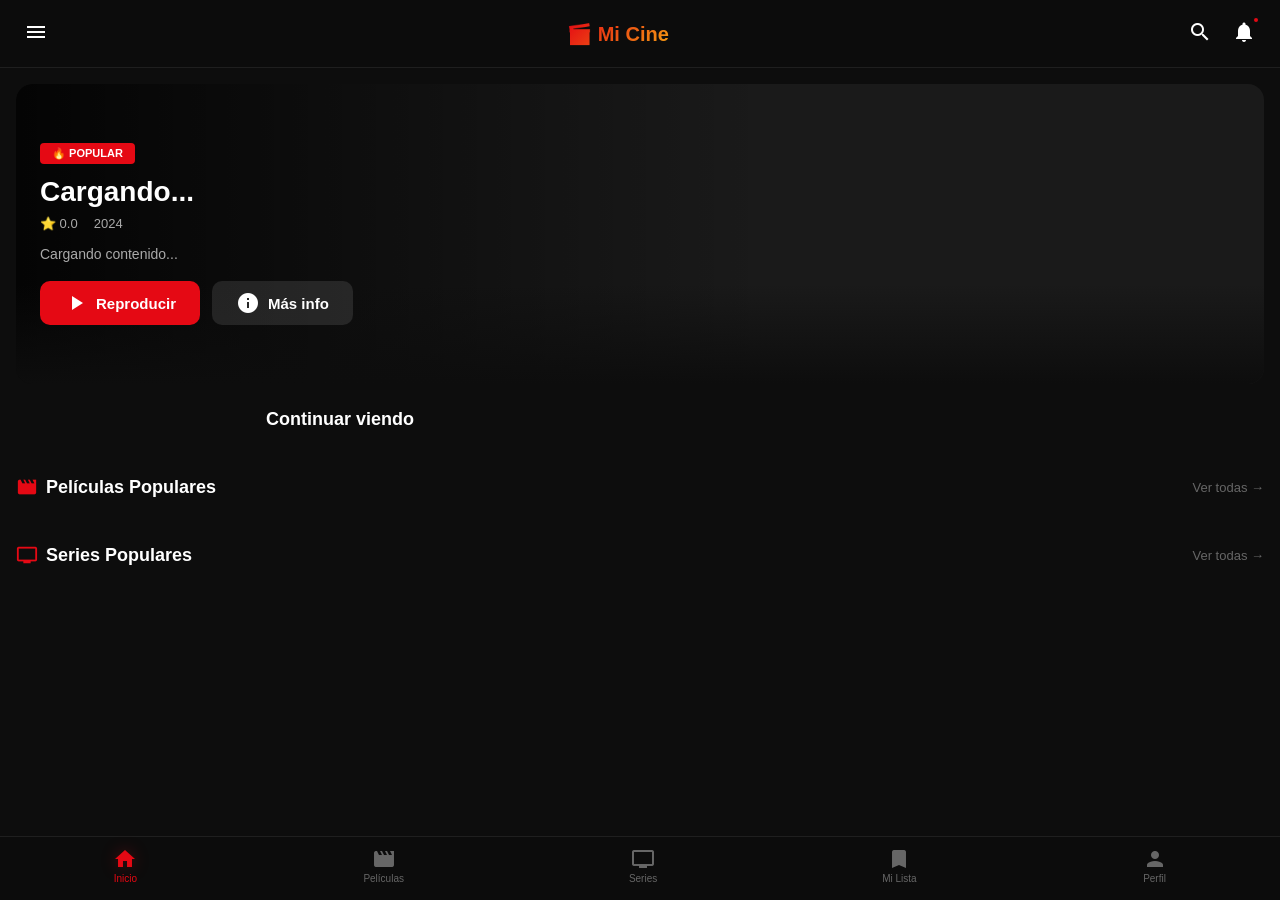
==== commit 0bf2a1ba: "Refactor notification section and improve auth checks Removed old notification section and updated c" ====
--- a/index.html
+++ b/index.html
@@ -28,9 +28,6 @@
             <div class="search-input-wrapper">
                 <span class="material-icons">search</span>
                 <input type="text" id="globalSearch" placeholder="Buscar películas, series...">
-                <button class="clear-search" id="clearSearch">
-                    <span class="material-icons">close</span>
-                </button>
             </div>
         </div>
     </header>
@@ -79,20 +76,12 @@
                     <span class="notif-time">Hace 2 horas</span>
                 </div>
             </div>
-            <div class="notif-item">
-                <span class="notif-icon">📺</span>
-                <div>
-                    <p><strong>Nuevo episodio:</strong> "The Last of Us - T2 E3"</p>
-                    <span class="notif-time">Hace 5 horas</span>
-                </div>
-            </div>
         </div>
     </div>
     <div class="notif-overlay" id="notifOverlay"></div>
 
-    <!-- CONTENIDO PRINCIPAL -->
+    <!-- CONTENIDO -->
     <main class="main-premium">
-        <!-- BANNER -->
         <section class="hero-banner-premium" id="heroBanner">
             <div class="hero-banner-content">
                 <span class="hero-badge">🔥 Popular</span>
@@ -114,7 +103,6 @@
             <div class="hero-gradient"></div>
         </section>
 
-        <!-- CONTINUAR VIENDO -->
         <section class="content-section" id="continueSection">
             <div class="section-header-premium">
                 <h2 class="section-title-premium">
@@ -124,7 +112,6 @@
             <div class="content-row" id="continueRow"></div>
         </section>
 
-        <!-- PELÍCULAS POPULARES -->
         <section class="content-section">
             <div class="section-header-premium">
                 <h2 class="section-title-premium">
@@ -135,7 +122,6 @@
             <div class="content-row" id="moviesRow"></div>
         </section>
 
-        <!-- SERIES POPULARES -->
         <section class="content-section">
             <div class="section-header-premium">
                 <h2 class="section-title-premium">
@@ -185,41 +171,80 @@
     <script src="https://www.gstatic.com/firebasejs/9.22.0/firebase-auth-compat.js"></script>
     <script src="https://www.gstatic.com/firebasejs/9.22.0/firebase-database-compat.js"></script>
     <script src="js/firebase-config.js"></script>
-    <script src="js/auth.js"></script>
-    <script src="js/tmdb-api.js"></script>
-    <script src="js/database.js"></script>
     
     <script>
-        // ==================== VARIABLES ====================
+        // ==================== FUNCIÓN REDIRECCIÓN CORREGIDA ====================
+        function goToLogin() {
+            // Guardar la página actual para volver después del login
+            localStorage.setItem('returnUrl', window.location.href);
+            window.location.href = 'login.html';
+        }
+
+        // ==================== VERIFICAR AUTENTICACIÓN ====================
+        function checkAuth() {
+            const user = auth.currentUser;
+            if (!user) {
+                if (confirm('🔒 Para ver contenido necesitas iniciar sesión. ¿Deseas ir al login?')) {
+                    goToLogin();
+                }
+                return false;
+            }
+            return true;
+        }
+
+        // ==================== REPRODUCIR ====================
+        function playContent(id, type) {
+            if (!checkAuth()) return;
+            window.location.href = `reproductor.html?id=${id}&type=${type}`;
+        }
+
+        // ==================== CARGAR CONTENIDO ====================
         let featuredMovie = null;
-        let userProgress = {};
-
-        // ==================== CARGAR INICIO ====================
-        document.addEventListener('DOMContentLoaded', async () => {
-            await loadHomeContent();
+        let allContent = [];
+
+        document.addEventListener('DOMContentLoaded', function() {
+            // Verificar autenticación para mostrar usuario
+            auth.onAuthStateChanged(function(user) {
+                if (user) {
+                    document.getElementById('sideUserAvatar').src = user.photoURL || 'https://ui-avatars.com/api/?name=' + encodeURIComponent(user.displayName || 'Usuario') + '&background=E50914&color=fff&size=100';
+                    document.getElementById('sideUserName').textContent = user.displayName || 'Usuario';
+                }
+            });
+
+            loadContent();
             setupEventListeners();
         });
 
-        async function loadHomeContent() {
-            // Cargar películas populares
-            const movies = await getPopularMovies();
-            renderMovies(movies);
-
-            // Cargar series populares
-            const series = await getPopularSeries();
-            renderSeries(series);
-
-            // Banner destacado
+        function loadContent() {
+            database.ref('content').orderByChild('createdAt').on('value', function(snapshot) {
+                const data = snapshot.val();
+                allContent = [];
+
+                if (data) {
+                    Object.keys(data).forEach(function(key) {
+                        allContent.push({ id: key, ...data[key] });
+                    });
+                    allContent.reverse();
+                }
+
+                renderContent();
+            });
+        }
+
+        function renderContent() {
+            const movies = allContent.filter(item => item.type === 'pelicula');
+            const series = allContent.filter(item => item.type === 'serie');
+
             if (movies.length > 0) {
                 featuredMovie = movies[0];
                 updateHero(featuredMovie);
             }
 
-            // Continuar viendo
-            await loadContinueWatching();
-        }
-
-        // ==================== RENDERIZAR ====================
+            renderMovies(movies.slice(0, 10));
+            renderSeries(series.slice(0, 10));
+            renderContinueWatching();
+        }
+
         function renderMovies(movies) {
             const container = document.getElementById('moviesRow');
             if (!movies || movies.length === 0) {
@@ -227,24 +252,26 @@
                     <div class="empty-row">
                         <span class="material-icons">movie</span>
                         <p>No hay películas disponibles</p>
+                        <a href="admin.html" class="btn btn-primary" style="margin-top:12px;">Agregar películas</a>
                     </div>
                 `;
                 return;
             }
 
-            container.innerHTML = movies.slice(0, 10).map(movie => `
-                <div class="content-card" onclick="openContentModal(${movie.id}, 'movie')">
+            container.innerHTML = movies.map(movie => `
+                <div class="content-card" onclick="openModal('${movie.id}')">
                     <div class="card-image">
-                        <img src="${getPosterUrl(movie.poster_path)}" alt="${movie.title}" loading="lazy">
+                        <img src="${movie.poster}" alt="${movie.title}" loading="lazy">
+                        <div class="card-badge top">${movie.vote_average ? '⭐ ' + movie.vote_average.toFixed(1) : 'Nuevo'}</div>
                         <div class="card-overlay">
-                            <button class="play-btn-small">
+                            <button class="play-btn-small" onclick="event.stopPropagation(); playContent('${movie.id}', 'pelicula')">
                                 <span class="material-icons">play_arrow</span>
                             </button>
                         </div>
                     </div>
                     <div class="card-info">
                         <h4>${movie.title}</h4>
-                        <span class="card-year">${movie.release_date ? movie.release_date.substring(0, 4) : 'N/A'}</span>
+                        <span class="card-year">${movie.year || 'N/A'}</span>
                     </div>
                 </div>
             `).join('');
@@ -257,56 +284,32 @@
                     <div class="empty-row">
                         <span class="material-icons">tv</span>
                         <p>No hay series disponibles</p>
+                        <a href="admin.html" class="btn btn-primary" style="margin-top:12px;">Agregar series</a>
                     </div>
                 `;
                 return;
             }
 
-            container.innerHTML = series.slice(0, 10).map(serie => `
-                <div class="content-card" onclick="openContentModal(${serie.id}, 'tv')">
+            container.innerHTML = series.map(serie => `
+                <div class="content-card" onclick="openModal('${serie.id}')">
                     <div class="card-image">
-                        <img src="${getPosterUrl(serie.poster_path)}" alt="${serie.name}" loading="lazy">
+                        <img src="${serie.poster}" alt="${serie.title}" loading="lazy">
+                        <div class="card-badge top">${serie.vote_average ? '⭐ ' + serie.vote_average.toFixed(1) : 'Nuevo'}</div>
                         <div class="card-overlay">
-                            <button class="play-btn-small">
+                            <button class="play-btn-small" onclick="event.stopPropagation(); playContent('${serie.id}', 'serie')">
                                 <span class="material-icons">play_arrow</span>
                             </button>
                         </div>
                     </div>
                     <div class="card-info">
-                        <h4>${serie.name}</h4>
-                        <span class="card-year">${serie.first_air_date ? serie.first_air_date.substring(0, 4) : 'N/A'}</span>
+                        <h4>${serie.title}</h4>
+                        <span class="card-year">${serie.year || 'N/A'}</span>
                     </div>
                 </div>
             `).join('');
         }
 
-        // ==================== HERO BANNER ====================
-        function updateHero(movie) {
-            const banner = document.getElementById('heroBanner');
-            if (movie.backdrop_path) {
-                banner.style.backgroundImage = `url(https://image.tmdb.org/t/p/original${movie.backdrop_path})`;
-            }
-
-            document.getElementById('heroTitle').textContent = movie.title;
-            document.getElementById('heroDescription').textContent = movie.overview || 'Sin descripción disponible';
-
-            document.getElementById('heroMeta').innerHTML = `
-                <span>⭐ ${movie.vote_average ? movie.vote_average.toFixed(1) : 'N/A'}</span>
-                <span>${movie.release_date ? movie.release_date.substring(0, 4) : 'N/A'}</span>
-            `;
-
-            document.getElementById('heroPlayBtn').onclick = () => {
-                const url = `https://unlimplay.co/play/movie/${movie.id}`;
-                window.open(url, '_blank');
-            };
-
-            document.getElementById('heroInfoBtn').onclick = () => {
-                openContentModal(movie.id, 'movie');
-            };
-        }
-
-        // ==================== CONTINUAR VIENDO ====================
-        async function loadContinueWatching() {
+        function renderContinueWatching() {
             const container = document.getElementById('continueRow');
             const user = auth.currentUser;
 
@@ -315,200 +318,147 @@
                     <div class="empty-row">
                         <span class="material-icons">play_circle</span>
                         <p>Inicia sesión para ver tu progreso</p>
+                        <button class="btn btn-primary" style="margin-top:12px;" onclick="goToLogin()">Iniciar sesión</button>
                     </div>
                 `;
                 return;
             }
 
-            const progress = await getAllProgress(user.uid);
-            const progressIds = Object.keys(progress);
-
-            if (progressIds.length === 0) {
-                container.innerHTML = `
-                    <div class="empty-row">
-                        <span class="material-icons">play_circle</span>
-                        <p>No tienes contenido en progreso</p>
-                    </div>
-                `;
-                return;
-            }
-
-            // Buscar detalles de las películas/series en progreso
-            const items = [];
-            for (const id of progressIds.slice(0, 6)) {
-                try {
-                    const movie = await getMovieDetails(id);
-                    if (movie && !movie.status_code) {
-                        items.push({ ...movie, type: 'movie' });
-                        continue;
+            database.ref(`progress/${user.uid}`).once('value', function(snapshot) {
+                const progressData = snapshot.val() || {};
+                const progressIds = Object.keys(progressData);
+
+                if (progressIds.length === 0) {
+                    container.innerHTML = `
+                        <div class="empty-row">
+                            <span class="material-icons">play_circle</span>
+                            <p>No tienes contenido en progreso</p>
+                        </div>
+                    `;
+                    return;
+                }
+
+                const items = [];
+                progressIds.slice(0, 6).forEach(function(id) {
+                    const content = allContent.find(c => c.id === id);
+                    if (content) {
+                        items.push({ ...content, progress: progressData[id] });
                     }
-                } catch (e) {}
-                
-                try {
-                    const serie = await getSeriesDetails(id);
-                    if (serie && !serie.status_code) {
-                        items.push({ ...serie, type: 'tv' });
-                    }
-                } catch (e) {}
-            }
-
-            if (items.length === 0) {
-                container.innerHTML = `
-                    <div class="empty-row">
-                        <span class="material-icons">play_circle</span>
-                        <p>No hay contenido en progreso</p>
-                    </div>
-                `;
-                return;
-            }
-
-            container.innerHTML = items.map(item => {
-                const title = item.title || item.name;
-                const poster = getPosterUrl(item.poster_path);
-                const progressData = progress[item.id] || {};
-                const percent = progressData.total > 0 ? (progressData.episode / progressData.total) * 100 : 0;
-
-                return `
-                    <div class="content-card" onclick="openContentModal(${item.id}, '${item.type}')">
-                        <div class="card-image">
-                            <img src="${poster}" alt="${title}" loading="lazy">
-                            <div class="card-progress-bar" style="width: ${percent}%"></div>
-                            <div class="card-overlay">
-                                <button class="play-btn-small">
-                                    <span class="material-icons">play_arrow</span>
-                                </button>
-                            </div>
-                        </div>
-                        <div class="card-info">
-                            <h4>${title}</h4>
-                            <span class="card-progress-text">${progressData.episode || 0}/${progressData.total || 0} capítulos</span>
-                        </div>
-                    </div>
-                `;
-            }).join('');
-        }
-
-        // ==================== FUNCIONES GLOBALES ====================
-        function getPosterUrl(path) {
-            return path ? `https://image.tmdb.org/t/p/w500${path}` : 'https://via.placeholder.com/300x450/1A1A1A/ffffff?text=No+Image';
-        }
-
-        async function openContentModal(id, type) {
-            const user = auth.currentUser;
-            if (!user) {
-                if (confirm('🔒 Para ver detalles necesitas iniciar sesión. ¿Deseas ir al login?')) {
-                    window.location.href = 'login.html';
-                }
-                return;
-            }
-
-            const modal = document.getElementById('contentModal');
-            const modalContent = document.getElementById('modalContent');
-
-            modalContent.innerHTML = `
-                <div class="modal-loading">
-                    <div class="loader-dot"></div>
-                    <div class="loader-dot"></div>
-                    <div class="loader-dot"></div>
-                </div>
-            `;
-            modal.classList.add('active');
-            document.body.style.overflow = 'hidden';
-
-            try {
-                let data;
-                let videoUrl;
-                let title;
-
-                if (type === 'movie') {
-                    data = await getMovieDetails(id);
-                    title = data.title;
-                    videoUrl = `https://unlimplay.co/play/movie/${id}`;
-                } else {
-                    data = await getSeriesDetails(id);
-                    title = data.name;
-                    const firstSeason = data.seasons?.find(s => s.season_number > 0);
-                    const seasonNum = firstSeason?.season_number || 1;
-                    videoUrl = `https://unlimplay.co/play/tv/${id}/${seasonNum}/1`;
-                }
-
-                if (!data || data.status_code) throw new Error('No se encontraron detalles');
-
-                const poster = getPosterUrl(data.poster_path);
-                const backdrop = data.backdrop_path ? `https://image.tmdb.org/t/p/original${data.backdrop_path}` : poster;
-                const genres = data.genres ? data.genres.map(g => g.name).join(', ') : 'No especificado';
-                const year = data.release_date || data.first_air_date || '';
-                const rating = data.vote_average ? data.vote_average.toFixed(1) : 'N/A';
-
-                // Episodios para series
-                let episodesHTML = '';
-                if (type === 'tv' && data.seasons) {
-                    const firstSeason = data.seasons.find(s => s.season_number > 0);
-                    if (firstSeason) {
-                        const epCount = Math.min(firstSeason.episode_count || 10, 10);
-                        episodesHTML = `
-                            <div class="modal-seasons">
-                                <h3>Temporada ${firstSeason.season_number}</h3>
-                                <div class="modal-episodes">
-                                    ${Array.from({length: epCount}, (_, i) => `
-                                        <a href="https://unlimplay.co/play/tv/${id}/${firstSeason.season_number}/${i+1}" target="_blank" class="modal-episode-btn">
-                                            Episodio ${i+1}
-                                        </a>
-                                    `).join('')}
-                                </div>
-                            </div>
-                        `;
-                    }
-                }
-
-                modalContent.innerHTML = `
-                    <div class="modal-hero" style="background-image: url(${backdrop})">
-                        <div class="modal-hero-gradient"></div>
-                        <div class="modal-hero-content">
-                            <img src="${poster}" alt="${title}" class="modal-poster-img">
-                            <div class="modal-hero-info">
-                                <h2>${title}</h2>
-                                <div class="modal-meta">
-                                    <span class="modal-year">${year ? year.substring(0, 4) : 'N/A'}</span>
-                                    <span class="modal-rating">⭐ ${rating}</span>
-                                    ${type === 'movie' ? `<span class="modal-runtime">${data.runtime ? data.runtime + 'min' : 'N/A'}</span>` : ''}
-                                </div>
-                                <div class="modal-genres">
-                                    ${data.genres?.map(g => `<span class="genre-tag">${g.name}</span>`).join('') || 'Sin géneros'}
-                                </div>
-                                <div class="modal-actions">
-                                    <a href="${videoUrl}" target="_blank" class="modal-play-btn">
-                                        <span class="material-icons">play_arrow</span> Reproducir
-                                    </a>
-                                    <button class="modal-fav-btn" onclick="toggleFavorite(${id})">
-                                        <span class="material-icons">favorite_border</span>
-                                    </button>
-                                    <button class="modal-share-btn" onclick="shareContent('${title}')">
-                                        <span class="material-icons">share</span>
+                });
+
+                if (items.length === 0) {
+                    container.innerHTML = `
+                        <div class="empty-row">
+                            <span class="material-icons">play_circle</span>
+                            <p>No hay contenido en progreso</p>
+                        </div>
+                    `;
+                    return;
+                }
+
+                container.innerHTML = items.map(item => {
+                    const percent = item.progress.total > 0 ? (item.progress.episode / item.progress.total) * 100 : 0;
+                    return `
+                        <div class="content-card" onclick="playContent('${item.id}', '${item.type}')">
+                            <div class="card-image">
+                                <img src="${item.poster}" alt="${item.title}" loading="lazy">
+                                <div class="card-progress-bar" style="width: ${percent}%"></div>
+                                <div class="card-overlay">
+                                    <button class="play-btn-small">
+                                        <span class="material-icons">play_arrow</span>
                                     </button>
                                 </div>
                             </div>
-                        </div>
-                    </div>
-                    <div class="modal-body">
-                        <div class="modal-description">
-                            <h3>Sinopsis</h3>
-                            <p>${data.overview || 'Sin descripción disponible'}</p>
-                        </div>
-                        ${episodesHTML}
-                    </div>
-                `;
-
-            } catch (error) {
-                console.error('Error:', error);
-                modalContent.innerHTML = `
-                    <div class="modal-error">
-                        <span class="error-icon">❌</span>
-                        <p>Error al cargar los detalles</p>
-                        <button class="btn btn-primary" onclick="openContentModal(${id}, '${type}')">Reintentar</button>
-                    </div>
-                `;
-            }
+                            <div class="card-info">
+                                <h4>${item.title}</h4>
+                                <span class="card-progress-text">${item.progress.episode || 0}/${item.progress.total || 0} capítulos</span>
+                            </div>
+                        </div>
+                    `;
+                }).join('');
+            });
+        }
+
+        // ==================== HERO ====================
+        function updateHero(movie) {
+            document.getElementById('heroTitle').textContent = movie.title;
+            document.getElementById('heroDescription').textContent = movie.description || 'Sin descripción disponible';
+            document.getElementById('heroMeta').innerHTML = `
+                <span>⭐ ${movie.vote_average || 'N/A'}</span>
+                <span>${movie.year || 'N/A'}</span>
+            `;
+
+            if (movie.poster) {
+                document.getElementById('heroBanner').style.backgroundImage = `url(${movie.poster})`;
+            }
+
+            document.getElementById('heroPlayBtn').onclick = function() {
+                playContent(movie.id, 'pelicula');
+            };
+
+            document.getElementById('heroInfoBtn').onclick = function() {
+                openModal(movie.id);
+            };
+        }
+
+        // ==================== MODAL ====================
+        function openModal(id) {
+            if (!checkAuth()) return;
+
+            const modal = document.getElementById('contentModal');
+            const modalContent = document.getElementById('modalContent');
+            const content = allContent.find(c => c.id === id);
+
+            if (!content) {
+                alert('Contenido no encontrado');
+                return;
+            }
+
+            modalContent.innerHTML = `
+                <div class="modal-hero" style="background-image: url(${content.poster})">
+                    <div class="modal-hero-gradient"></div>
+                    <div class="modal-hero-content">
+                        <img src="${content.poster}" alt="${content.title}" class="modal-poster-img">
+                        <div class="modal-hero-info">
+                            <h2>${content.title}</h2>
+                            <div class="modal-meta">
+                                <span class="modal-year">${content.year || 'N/A'}</span>
+                                <span class="modal-rating">⭐ ${content.vote_average || 'N/A'}</span>
+                                <span class="modal-type">${content.type === 'pelicula' ? '🎬 Película' : '📺 Serie'}</span>
+                            </div>
+                            <div class="modal-actions">
+                                <button class="modal-play-btn" onclick="playContent('${id}', '${content.type}')">
+                                    <span class="material-icons">play_arrow</span> Reproducir
+                                </button>
+                                <button class="modal-fav-btn" onclick="toggleFavorite('${id}')">
+                                    <span class="material-icons">favorite_border</span>
+                                </button>
+                            </div>
+                        </div>
+                    </div>
+                </div>
+                <div class="modal-body">
+                    <div class="modal-description">
+                        <h3>Sinopsis</h3>
+                        <p>${content.description || 'Sin descripción disponible'}</p>
+                    </div>
+                    ${content.episodes && content.episodes.length > 0 ? `
+                        <div class="modal-seasons">
+                            <h3>Episodios</h3>
+                            <div class="modal-episodes">
+                                ${content.episodes.slice(0, 10).map(ep => `
+                                    <button class="modal-episode-btn" onclick="playContent('${id}', '${content.type}')">
+                                        ${ep.title}
+                                    </button>
+                                `).join('')}
+                            </div>
+                        </div>
+                    ` : ''}
+                </div>
+            `;
+
+            modal.classList.add('active');
+            document.body.style.overflow = 'hidden';
         }
 
         function closeContentModal() {
@@ -516,23 +466,26 @@
             document.body.style.overflow = 'auto';
         }
 
-        function shareContent(title) {
-            if (navigator.share) {
-                navigator.share({
-                    title: `Mi Cine - ${title}`,
-                    text: `Mira "${title}" en Mi Cine`,
-                    url: window.location.href
-                });
-            } else {
-                navigator.clipboard.writeText(window.location.href);
-                alert('Enlace copiado al portapapeles');
-            }
+        // ==================== FAVORITOS ====================
+        function toggleFavorite(id) {
+            const user = auth.currentUser;
+            if (!user) return;
+
+            const ref = database.ref(`favorites/${user.uid}/${id}`);
+            ref.once('value', function(snapshot) {
+                if (snapshot.exists()) {
+                    ref.remove();
+                    alert('❌ Eliminado de favoritos');
+                } else {
+                    ref.set(true);
+                    alert('✅ Agregado a favoritos');
+                }
+            });
         }
 
         // ==================== EVENTOS ====================
         function setupEventListeners() {
-            // Menú lateral
-            document.getElementById('menuToggle').addEventListener('click', () => {
+            document.getElementById('menuToggle').addEventListener('click', function() {
                 document.getElementById('sideMenu').classList.add('active');
                 document.getElementById('menuOverlay').classList.add('active');
             });
@@ -545,47 +498,11 @@
                 document.getElementById('menuOverlay').classList.remove('active');
             }
 
-            // Búsqueda
-            document.getElementById('searchToggle').addEventListener('click', () => {
+            document.getElementById('searchToggle').addEventListener('click', function() {
                 document.getElementById('searchExpand').classList.toggle('active');
-                if (document.getElementById('searchExpand').classList.contains('active')) {
-                    document.getElementById('globalSearch').focus();
-                }
-            });
-
-            const searchInput = document.getElementById('globalSearch');
-            let searchTimeout;
-
-            searchInput.addEventListener('input', function() {
-                clearTimeout(searchTimeout);
-                const query = this.value.trim();
-
-                if (query === '') {
-                    loadHomeContent();
-                    return;
-                }
-
-                searchTimeout = setTimeout(async () => {
-                    const results = await searchContent(query);
-                    const movies = results.filter(r => r.media_type === 'movie');
-                    const series = results.filter(r => r.media_type === 'tv');
-
-                    if (movies.length > 0) renderMovies(movies);
-                    if (series.length > 0) renderSeries(series);
-
-                    // Ocultar secciones si no hay resultados
-                    document.getElementById('continueSection').style.display = 'none';
-                }, 500);
-            });
-
-            document.getElementById('clearSearch').addEventListener('click', () => {
-                searchInput.value = '';
-                loadHomeContent();
-                document.getElementById('continueSection').style.display = 'block';
-            });
-
-            // Notificaciones
-            document.getElementById('notifBtn').addEventListener('click', () => {
+            });
+
+            document.getElementById('notifBtn').addEventListener('click', function() {
                 document.getElementById('notifPanel').classList.toggle('active');
                 document.getElementById('notifOverlay').classList.toggle('active');
             });
@@ -598,8 +515,15 @@
                 document.getElementById('notifOverlay').classList.remove('active');
             }
 
-            // Cerrar modal
-            document.addEventListener('keydown', (e) => {
+            document.getElementById('logoutSide').addEventListener('click', function() {
+                if (confirm('¿Seguro que quieres cerrar sesión?')) {
+                    auth.signOut().then(function() {
+                        window.location.href = 'login.html';
+                    });
+                }
+            });
+
+            document.addEventListener('keydown', function(e) {
                 if (e.key === 'Escape') {
                     closeContentModal();
                     closeMenu();
@@ -607,8 +531,20 @@
                 }
             });
 
-            document.getElementById('contentModal').addEventListener('click', (e) => {
+            document.getElementById('contentModal').addEventListener('click', function(e) {
                 if (e.target === e.currentTarget) closeContentModal();
+            });
+
+            // ===== CORRECCIÓN: Verificar autenticación al cargar =====
+            // Si el usuario está logueado y vuelve de login, mantener sesión
+            auth.onAuthStateChanged(function(user) {
+                if (user) {
+                    // Usuario logueado, todo normal
+                    console.log('Usuario logueado:', user.displayName);
+                } else {
+                    // Usuario no logueado, mostrar opción de login
+                    console.log('Usuario no logueado');
+                }
             });
         }
 
--- a/css/styles.css
+++ b/css/styles.css
@@ -1,9 +1,5 @@
 /* ==================== RESET Y BASE ==================== */
-* {
-    margin: 0;
-    padding: 0;
-    box-sizing: border-box;
-}
+* { margin: 0; padding: 0; box-sizing: border-box; }
 
 :root {
     --primary: #E50914;
@@ -18,12 +14,9 @@
     --glass-border: rgba(255,255,255,0.08);
 }
 
-html {
-    scroll-behavior: smooth;
-}
-
+html { scroll-behavior: smooth; }
 body {
-    font-family: 'Segoe UI', -apple-system, BlinkMacSystemFont, sans-serif;
+    font-family: -apple-system, BlinkMacSystemFont, 'Segoe UI', sans-serif;
     background: var(--dark);
     color: var(--text);
     min-height: 100vh;
@@ -32,20 +25,11 @@
     -webkit-font-smoothing: antialiased;
 }
 
-/* ==================== SCROLLBAR ==================== */
-::-webkit-scrollbar {
-    width: 4px;
-    height: 4px;
-}
-::-webkit-scrollbar-track {
-    background: var(--dark);
-}
-::-webkit-scrollbar-thumb {
-    background: var(--primary);
-    border-radius: 4px;
-}
-
-/* ==================== HEADER PREMIUM ==================== */
+::-webkit-scrollbar { width: 4px; height: 4px; }
+::-webkit-scrollbar-track { background: var(--dark); }
+::-webkit-scrollbar-thumb { background: var(--primary); border-radius: 4px; }
+
+/* ==================== HEADER ==================== */
 .header-premium {
     position: sticky;
     top: 0;
@@ -53,16 +37,10 @@
     padding: 12px 16px;
     background: rgba(13, 13, 13, 0.85);
     backdrop-filter: blur(20px);
-    -webkit-backdrop-filter: blur(20px);
     border-bottom: 1px solid var(--glass-border);
     transition: all 0.3s ease;
 }
-
-.header-premium.scrolled {
-    background: rgba(13, 13, 13, 0.98);
-    box-shadow: 0 4px 30px rgba(0,0,0,0.5);
-}
-
+.header-premium.scrolled { background: rgba(13, 13, 13, 0.98); box-shadow: 0 4px 30px rgba(0,0,0,0.5); }
 .header-premium-content {
     display: flex;
     align-items: center;
@@ -81,14 +59,8 @@
     transition: all 0.3s ease;
     position: relative;
 }
-
-.menu-btn:hover, .search-btn:hover, .notifications-btn:hover {
-    background: var(--glass);
-}
-
-.menu-btn .material-icons, .search-btn .material-icons, .notifications-btn .material-icons {
-    font-size: 24px;
-}
+.menu-btn:hover, .search-btn:hover, .notifications-btn:hover { background: var(--glass); }
+.menu-btn .material-icons, .search-btn .material-icons, .notifications-btn .material-icons { font-size: 24px; }
 
 .logo-premium {
     font-size: 20px;
@@ -97,15 +69,9 @@
     -webkit-background-clip: text;
     -webkit-text-fill-color: transparent;
     cursor: pointer;
-    letter-spacing: -0.5px;
-}
-
-.header-actions {
-    display: flex;
-    align-items: center;
-    gap: 4px;
-}
-
+}
+
+.header-actions { display: flex; align-items: center; gap: 4px; }
 .notification-dot {
     position: absolute;
     top: 4px;
@@ -117,17 +83,8 @@
     border: 2px solid var(--dark);
 }
 
-/* ===== SEARCH EXPAND ===== */
-.search-expand {
-    max-height: 0;
-    overflow: hidden;
-    transition: max-height 0.3s ease;
-}
-
-.search-expand.active {
-    max-height: 80px;
-}
-
+.search-expand { max-height: 0; overflow: hidden; transition: max-height 0.3s ease; }
+.search-expand.active { max-height: 80px; }
 .search-input-wrapper {
     display: flex;
     align-items: center;
@@ -138,11 +95,6 @@
     margin-top: 8px;
     border: 1px solid var(--glass-border);
 }
-
-.search-input-wrapper .material-icons {
-    color: var(--text-muted);
-}
-
 .search-input-wrapper input {
     flex: 1;
     background: none;
@@ -152,78 +104,7 @@
     padding: 4px 0;
     outline: none;
 }
-
-.search-input-wrapper input::placeholder {
-    color: var(--text-muted);
-}
-
-.clear-search {
-    background: none;
-    border: none;
-    color: var(--text-muted);
-    cursor: pointer;
-    padding: 4px;
-}
-
-/* ===== SEARCH SUGGESTIONS ===== */
-.search-suggestions {
-    display: none;
-    background: var(--dark-card);
-    border-radius: 12px;
-    margin-top: 8px;
-    padding: 8px;
-    max-height: 300px;
-    overflow-y: auto;
-    border: 1px solid var(--glass-border);
-}
-
-.search-suggestions.active {
-    display: block;
-}
-
-.suggestion-item {
-    display: flex;
-    align-items: center;
-    gap: 12px;
-    padding: 8px 12px;
-    border-radius: 8px;
-    cursor: pointer;
-    transition: all 0.2s ease;
-}
-
-.suggestion-item:hover {
-    background: var(--glass);
-}
-
-.suggestion-item img {
-    width: 40px;
-    height: 60px;
-    object-fit: cover;
-    border-radius: 4px;
-}
-
-.suggestion-item h4 {
-    font-size: 14px;
-    color: var(--text);
-    margin: 0;
-}
-
-.suggestion-item span {
-    font-size: 12px;
-    color: var(--text-muted);
-}
-
-.suggestion-empty {
-    text-align: center;
-    padding: 20px;
-    color: var(--text-muted);
-}
-
-.suggestion-empty .material-icons {
-    font-size: 40px;
-    display: block;
-    margin-bottom: 8px;
-}
+.search-input-wrapper input::placeholder { color: var(--text-muted); }
 
 /* ==================== MENÚ LATERAL ==================== */
 .side-menu {
@@ -240,11 +121,7 @@
     flex-direction: column;
     border-right: 1px solid var(--glass-border);
 }
-
-.side-menu.active {
-    left: 0;
-}
-
+.side-menu.active { left: 0; }
 .side-menu-header {
     display: flex;
     justify-content: space-between;
@@ -253,18 +130,8 @@
     border-bottom: 1px solid var(--glass-border);
     margin-bottom: 16px;
 }
-
-.close-menu {
-    background: none;
-    border: none;
-    color: var(--text-muted);
-    cursor: pointer;
-    padding: 4px;
-}
-
-.close-menu:hover {
-    color: var(--text);
-}
+.close-menu { background: none; border: none; color: var(--text-muted); cursor: pointer; padding: 4px; }
+.close-menu:hover { color: var(--text); }
 
 .side-user-info {
     display: flex;
@@ -273,7 +140,6 @@
     padding: 12px 0;
     margin-bottom: 12px;
 }
-
 .side-user-info img {
     width: 44px;
     height: 44px;
@@ -281,13 +147,7 @@
     object-fit: cover;
     border: 2px solid var(--primary);
 }
-
-.side-user-info h4 {
-    font-size: 15px;
-    color: var(--text);
-    margin: 0;
-}
-
+.side-user-info h4 { font-size: 15px; color: var(--text); margin: 0; }
 .side-user-badge {
     font-size: 10px;
     padding: 2px 10px;
@@ -297,13 +157,7 @@
     font-weight: 600;
 }
 
-.side-nav {
-    flex: 1;
-    display: flex;
-    flex-direction: column;
-    gap: 4px;
-}
-
+.side-nav { flex: 1; display: flex; flex-direction: column; gap: 4px; }
 .side-nav-item {
     display: flex;
     align-items: center;
@@ -314,26 +168,11 @@
     text-decoration: none;
     transition: all 0.3s ease;
 }
-
-.side-nav-item:hover {
-    background: var(--glass);
-    color: var(--text);
-}
-
-.side-nav-item.active {
-    background: rgba(229, 9, 20, 0.15);
-    color: var(--primary);
-}
-
-.side-nav-item .material-icons {
-    font-size: 22px;
-}
-
-.side-menu-footer {
-    padding-top: 16px;
-    border-top: 1px solid var(--glass-border);
-}
-
+.side-nav-item:hover { background: var(--glass); color: var(--text); }
+.side-nav-item.active { background: rgba(229, 9, 20, 0.15); color: var(--primary); }
+.side-nav-item .material-icons { font-size: 22px; }
+
+.side-menu-footer { padding-top: 16px; border-top: 1px solid var(--glass-border); }
 .btn-logout-side {
     display: flex;
     align-items: center;
@@ -347,11 +186,7 @@
     border-radius: 10px;
     transition: all 0.3s ease;
 }
-
-.btn-logout-side:hover {
-    background: rgba(229, 9, 20, 0.15);
-    color: var(--primary);
-}
+.btn-logout-side:hover { background: rgba(229, 9, 20, 0.15); color: var(--primary); }
 
 .menu-overlay {
     position: fixed;
@@ -365,11 +200,7 @@
     pointer-events: none;
     transition: opacity 0.3s ease;
 }
-
-.menu-overlay.active {
-    opacity: 1;
-    pointer-events: auto;
-}
+.menu-overlay.active { opacity: 1; pointer-events: auto; }
 
 /* ==================== BOTONES ==================== */
 .btn {
@@ -386,81 +217,18 @@
     transition: all 0.3s ease;
     text-decoration: none;
 }
-
-.btn-primary {
-    background: var(--primary);
-    color: #fff;
-}
-
-.btn-primary:hover {
-    background: var(--primary-hover);
-    transform: scale(1.02);
-}
-
-.btn-secondary {
-    background: var(--glass);
-    color: var(--text);
-    border: 1px solid var(--glass-border);
-}
-
-.btn-secondary:hover {
-    background: var(--dark-hover);
-}
-
-.btn-google {
-    background: #DB4437;
-    color: #fff;
-}
-
-.btn-google:hover {
-    background: #c33c2e;
-}
-
-.btn-danger {
-    background: var(--primary);
-    color: #fff;
-}
-
-.btn-danger:hover {
-    background: var(--primary-hover);
-}
-
-.btn-block {
-    width: 100%;
-    justify-content: center;
-}
-
-.btn-sm {
-    padding: 6px 14px;
-    font-size: 12px;
-    border-radius: 8px;
-}
-
-.btn-lg {
-    padding: 14px 32px;
-    font-size: 16px;
-}
-
-.btn-logout-profile {
-    display: flex;
-    align-items: center;
-    gap: 6px;
-    padding: 8px 14px;
-    background: var(--glass);
-    border: none;
-    border-radius: 10px;
-    color: var(--text-muted);
-    cursor: pointer;
-    font-size: 13px;
-    transition: all 0.3s ease;
-}
-
-.btn-logout-profile:hover {
-    background: rgba(229, 9, 20, 0.15);
-    color: var(--primary);
-}
-
-/* ==================== AUTH PAGES ==================== */
+.btn-primary { background: var(--primary); color: #fff; }
+.btn-primary:hover { background: var(--primary-hover); transform: scale(1.02); }
+.btn-secondary { background: var(--glass); color: var(--text); border: 1px solid var(--glass-border); }
+.btn-secondary:hover { background: var(--dark-hover); }
+.btn-google { background: #DB4437; color: #fff; }
+.btn-google:hover { background: #c33c2e; }
+.btn-danger { background: var(--primary); color: #fff; }
+.btn-danger:hover { background: var(--primary-hover); }
+.btn-block { width: 100%; justify-content: center; }
+.btn-sm { padding: 6px 14px; font-size: 12px; border-radius: 8px; }
+
+/* ==================== AUTH ==================== */
 .auth-page {
     display: flex;
     align-items: center;
@@ -469,24 +237,14 @@
     background: var(--dark);
     padding: 20px;
 }
-
-.auth-container {
-    width: 100%;
-    max-width: 400px;
-}
-
+.auth-container { width: 100%; max-width: 400px; }
 .auth-box {
     background: var(--dark-card);
     border-radius: 16px;
     padding: 32px;
     border: 1px solid var(--glass-border);
 }
-
-.auth-header {
-    text-align: center;
-    margin-bottom: 28px;
-}
-
+.auth-header { text-align: center; margin-bottom: 28px; }
 .auth-header h1 {
     font-size: 28px;
     background: linear-gradient(135deg, var(--primary), #f39c12);
@@ -494,30 +252,11 @@
     -webkit-text-fill-color: transparent;
     margin-bottom: 4px;
 }
-
-.auth-header p {
-    color: var(--text-muted);
-    font-size: 14px;
-}
-
-.auth-form {
-    display: flex;
-    flex-direction: column;
-    gap: 16px;
-}
-
-.auth-form .form-group {
-    display: flex;
-    flex-direction: column;
-    gap: 4px;
-}
-
-.auth-form .form-group label {
-    color: var(--text-secondary);
-    font-size: 13px;
-    font-weight: 500;
-}
-
+.auth-header p { color: var(--text-muted); font-size: 14px; }
+
+.auth-form { display: flex; flex-direction: column; gap: 16px; }
+.auth-form .form-group { display: flex; flex-direction: column; gap: 4px; }
+.auth-form .form-group label { color: var(--text-secondary); font-size: 13px; font-weight: 500; }
 .auth-form .form-group input {
     padding: 12px 14px;
     background: var(--dark);
@@ -527,16 +266,12 @@
     font-size: 14px;
     transition: all 0.3s ease;
 }
-
 .auth-form .form-group input:focus {
     outline: none;
     border-color: var(--primary);
     box-shadow: 0 0 0 3px rgba(229, 9, 20, 0.1);
 }
-
-.auth-form .form-group input::placeholder {
-    color: var(--text-muted);
-}
+.auth-form .form-group input::placeholder { color: var(--text-muted); }
 
 .forgot-password {
     font-size: 12px;
@@ -553,7 +288,6 @@
     position: relative;
     margin: 8px 0;
 }
-
 .auth-divider::before {
     content: '';
     position: absolute;
@@ -563,13 +297,7 @@
     height: 1px;
     background: var(--glass-border);
 }
-
-.auth-divider span {
-    background: var(--dark-card);
-    padding: 0 12px;
-    position: relative;
-    z-index: 1;
-}
+.auth-divider span { background: var(--dark-card); padding: 0 12px; position: relative; z-index: 1; }
 
 .auth-footer {
     text-align: center;
@@ -577,25 +305,11 @@
     color: var(--text-muted);
     font-size: 14px;
 }
-
-.auth-footer a {
-    color: var(--primary);
-    text-decoration: none;
-    font-weight: 600;
-}
+.auth-footer a { color: var(--primary); text-decoration: none; font-weight: 600; }
 
 /* ==================== PERFIL ==================== */
-.profile-page {
-    max-width: 600px;
-    margin: 0 auto;
-    padding: 20px;
-}
-
-.profile-header-page {
-    text-align: center;
-    padding: 20px 0;
-}
-
+.profile-page { max-width: 600px; margin: 0 auto; padding: 20px; }
+.profile-header-page { text-align: center; padding: 20px 0; }
 .profile-avatar-large {
     position: relative;
     width: 100px;
@@ -605,79 +319,26 @@
     overflow: hidden;
     border: 3px solid var(--primary);
 }
-
-.profile-avatar-large img {
-    width: 100%;
-    height: 100%;
-    object-fit: cover;
-}
-
-.avatar-edit {
-    position: absolute;
-    bottom: 0;
-    left: 0;
-    right: 0;
-    background: rgba(0,0,0,0.7);
-    padding: 8px;
-    text-align: center;
-    cursor: pointer;
-    opacity: 0;
-    transition: opacity 0.3s ease;
-}
-
-.profile-avatar-large:hover .avatar-edit {
-    opacity: 1;
-}
-
-.profile-avatar-large .avatar-edit .material-icons {
-    font-size: 20px;
-    color: #fff;
-}
-
-.profile-header-page h2 {
-    font-size: 22px;
-    color: var(--text);
-    margin: 0;
-}
-
-.profile-email {
-    color: var(--text-muted);
-    font-size: 14px;
-    margin: 4px 0 12px;
-}
-
-.profile-badges {
-    display: flex;
-    gap: 8px;
-    justify-content: center;
-    flex-wrap: wrap;
-}
-
+.profile-avatar-large img { width: 100%; height: 100%; object-fit: cover; }
+.profile-header-page h2 { font-size: 22px; color: var(--text); margin: 0; }
+.profile-email { color: var(--text-muted); font-size: 14px; margin: 4px 0 12px; }
+
+.profile-badges { display: flex; gap: 8px; justify-content: center; flex-wrap: wrap; }
 .profile-badge {
     padding: 4px 14px;
     border-radius: 20px;
     font-size: 12px;
     font-weight: 600;
 }
-
-.profile-badge.premium {
-    background: linear-gradient(135deg, var(--primary), #f39c12);
-    color: #fff;
-}
-
-.profile-badge.since {
-    background: var(--glass);
-    color: var(--text-secondary);
-}
-
-/* ===== STATS ===== */
+.profile-badge.premium { background: linear-gradient(135deg, var(--primary), #f39c12); color: #fff; }
+.profile-badge.since { background: var(--glass); color: var(--text-secondary); }
+
 .profile-stats {
     display: grid;
     grid-template-columns: repeat(4, 1fr);
     gap: 12px;
     padding: 16px 0;
 }
-
 .stat-item {
     text-align: center;
     padding: 12px;
@@ -687,40 +348,11 @@
     cursor: pointer;
     transition: all 0.3s ease;
 }
-
-.stat-item:hover {
-    background: var(--dark-hover);
-    transform: translateY(-2px);
-}
-
-.stat-number {
-    display: block;
-    font-size: 24px;
-    font-weight: 700;
-    color: var(--primary);
-}
-
-.stat-label {
-    font-size: 12px;
-    color: var(--text-muted);
-}
-
-/* ===== PROFILE MENU ===== */
-.profile-menu-list {
-    display: flex;
-    flex-direction: column;
-    gap: 16px;
-    padding: 16px 0;
-}
-
-.profile-menu-group h4 {
-    font-size: 13px;
-    color: var(--text-muted);
-    text-transform: uppercase;
-    letter-spacing: 0.5px;
-    padding: 0 4px 8px;
-}
-
+.stat-item:hover { background: var(--dark-hover); transform: translateY(-2px); }
+.stat-number { display: block; font-size: 24px; font-weight: 700; color: var(--primary); }
+.stat-label { font-size: 12px; color: var(--text-muted); }
+
+.profile-menu-list { display: flex; flex-direction: column; gap: 8px; padding: 16px 0; }
 .profile-menu-item {
     display: flex;
     align-items: center;
@@ -735,29 +367,11 @@
     transition: all 0.3s ease;
     font-size: 15px;
 }
-
-.profile-menu-item:hover {
-    background: var(--dark-hover);
-    border-color: var(--primary);
-}
-
-.profile-menu-item .material-icons:first-child {
-    font-size: 22px;
-    color: var(--primary);
-}
-
-.profile-menu-item .material-icons:last-child {
-    margin-left: auto;
-    color: var(--text-muted);
-}
-
-.profile-menu-item.danger {
-    color: var(--primary);
-}
-
-.profile-menu-item.danger .material-icons:first-child {
-    color: var(--primary);
-}
+.profile-menu-item:hover { background: var(--dark-hover); border-color: var(--primary); }
+.profile-menu-item .material-icons:first-child { font-size: 22px; color: var(--primary); }
+.profile-menu-item .material-icons:last-child { margin-left: auto; color: var(--text-muted); }
+.profile-menu-item.danger { color: var(--primary); }
+.profile-menu-item.danger .material-icons:first-child { color: var(--primary); }
 
 /* ==================== BOTTOM NAV ==================== */
 .bottom-nav {
@@ -767,14 +381,12 @@
     right: 0;
     background: rgba(13, 13, 13, 0.95);
     backdrop-filter: blur(20px);
-    -webkit-backdrop-filter: blur(20px);
     display: flex;
     justify-content: space-around;
     padding: 6px 0 12px;
     border-top: 1px solid var(--glass-border);
     z-index: 100;
 }
-
 .bottom-nav-item {
     display: flex;
     flex-direction: column;
@@ -788,34 +400,17 @@
     border-radius: 8px;
     min-width: 50px;
 }
-
-.bottom-nav-item .material-icons {
-    font-size: 24px;
-}
-
-.bottom-nav-item:hover {
-    color: var(--text);
-}
-
-.bottom-nav-item.active {
-    color: var(--primary);
-}
-
-.bottom-nav-item.active .material-icons {
-    filter: drop-shadow(0 0 8px rgba(229, 9, 20, 0.3));
-}
-
-/* ==================== CONTENIDO PRINCIPAL ==================== */
-.main-premium {
-    max-width: 1400px;
-    margin: 0 auto;
-    padding: 0 16px 20px;
-}
-
-/* ===== HERO BANNER ===== */
+.bottom-nav-item .material-icons { font-size: 24px; }
+.bottom-nav-item:hover { color: var(--text); }
+.bottom-nav-item.active { color: var(--primary); }
+.bottom-nav-item.active .material-icons { filter: drop-shadow(0 0 8px rgba(229, 9, 20, 0.3)); }
+
+/* ==================== CONTENIDO ==================== */
+.main-premium { max-width: 1400px; margin: 0 auto; padding: 0 16px 20px; }
+
 .hero-banner-premium {
     position: relative;
-    min-height: 400px;
+    min-height: 300px;
     border-radius: 16px;
     overflow: hidden;
     margin: 16px 0 24px;
@@ -823,7 +418,6 @@
     background-position: center;
     background-color: var(--dark-card);
 }
-
 .hero-banner-premium::before {
     content: '';
     position: absolute;
@@ -831,20 +425,18 @@
     left: 0;
     right: 0;
     bottom: 0;
-    background: linear-gradient(to right, rgba(0,0,0,0.9) 0%, transparent 60%);
-}
-
+    background: linear-gradient(to right, rgba(0,0,0,0.85) 0%, transparent 60%);
+}
 .hero-banner-content {
     position: relative;
     z-index: 1;
-    padding: 40px 30px;
-    max-width: 600px;
-    min-height: 400px;
+    padding: 30px 24px;
+    max-width: 500px;
+    min-height: 300px;
     display: flex;
     flex-direction: column;
     justify-content: center;
 }
-
 .hero-badge {
     display: inline-block;
     padding: 4px 12px;
@@ -853,51 +445,13 @@
     font-size: 11px;
     font-weight: 700;
     text-transform: uppercase;
-    letter-spacing: 0.5px;
+    width: fit-content;
     margin-bottom: 12px;
-    width: fit-content;
-}
-
-.hero-banner-content h1 {
-    font-size: 32px;
-    font-weight: 700;
-    margin: 0 0 8px;
-    line-height: 1.2;
-}
-
-.hero-meta {
-    display: flex;
-    gap: 16px;
-    font-size: 13px;
-    color: var(--text-secondary);
-    margin-bottom: 12px;
-    flex-wrap: wrap;
-}
-
-.quality-badge {
-    padding: 2px 8px;
-    background: rgba(255,255,255,0.1);
-    border-radius: 4px;
-    font-size: 10px;
-    font-weight: 600;
-}
-
-.hero-banner-content p {
-    color: var(--text-secondary);
-    font-size: 14px;
-    line-height: 1.6;
-    margin-bottom: 16px;
-    display: -webkit-box;
-    -webkit-line-clamp: 3;
-    -webkit-box-orient: vertical;
-    overflow: hidden;
-}
-
-.hero-actions {
-    display: flex;
-    gap: 12px;
-    flex-wrap: wrap;
-}
+}
+.hero-banner-content h1 { font-size: 28px; font-weight: 700; margin: 0 0 8px; }
+.hero-meta { display: flex; gap: 16px; font-size: 13px; color: var(--text-secondary); margin-bottom: 12px; flex-wrap: wrap; }
+.hero-banner-content p { color: var(--text-secondary); font-size: 14px; line-height: 1.6; margin-bottom: 16px; display: -webkit-box; -webkit-line-clamp: 2; -webkit-box-orient: vertical; overflow: hidden; }
+.hero-actions { display: flex; gap: 12px; flex-wrap: wrap; }
 
 .btn-hero-play {
     display: flex;
@@ -913,12 +467,7 @@
     cursor: pointer;
     transition: all 0.3s ease;
 }
-
-.btn-hero-play:hover {
-    background: var(--primary-hover);
-    transform: scale(1.02);
-}
-
+.btn-hero-play:hover { background: var(--primary-hover); transform: scale(1.02); }
 .btn-hero-info {
     display: flex;
     align-items: center;
@@ -933,11 +482,7 @@
     cursor: pointer;
     transition: all 0.3s ease;
 }
-
-.btn-hero-info:hover {
-    background: rgba(255,255,255,0.2);
-}
-
+.btn-hero-info:hover { background: rgba(255,255,255,0.2); }
 .hero-gradient {
     position: absolute;
     bottom: 0;
@@ -948,18 +493,13 @@
     z-index: 0;
 }
 
-/* ===== SECCIONES ===== */
-.content-section {
-    margin-bottom: 32px;
-}
-
+.content-section { margin-bottom: 32px; }
 .section-header-premium {
     display: flex;
     justify-content: space-between;
     align-items: center;
     margin-bottom: 14px;
 }
-
 .section-title-premium {
     display: flex;
     align-items: center;
@@ -969,46 +509,16 @@
     color: var(--text);
     margin: 0;
 }
-
-.section-title-premium .material-icons {
-    color: var(--primary);
-    font-size: 22px;
-}
-
-.section-link {
-    color: var(--text-muted);
-    font-size: 13px;
-    text-decoration: none;
-    transition: color 0.3s ease;
-}
-
-.section-link:hover {
-    color: var(--primary);
-}
-
-.section-subtitle {
-    display: flex;
-    align-items: center;
-    gap: 8px;
-    font-size: 16px;
-    color: var(--text);
-    margin: 0 0 12px;
-}
-
-/* ===== CONTENT ROW ===== */
-.content-row {
+.section-title-premium .material-icons { color: var(--primary); font-size: 22px; }
+.section-link { color: var(--text-muted); font-size: 13px; text-decoration: none; transition: color 0.3s ease; }
+.section-link:hover { color: var(--primary); }
+
+.content-row, .content-grid {
     display: grid;
-    grid-template-columns: repeat(auto-fill, minmax(160px, 1fr));
+    grid-template-columns: repeat(auto-fill, minmax(150px, 1fr));
     gap: 16px;
 }
 
-.content-grid {
-    display: grid;
-    grid-template-columns: repeat(auto-fill, minmax(160px, 1fr));
-    gap: 16px;
-}
-
-/* ===== CONTENT CARD ===== */
 .content-card {
     background: var(--dark-card);
     border-radius: 12px;
@@ -1017,29 +527,19 @@
     cursor: pointer;
     border: 1px solid transparent;
 }
-
-.content-card:hover {
-    transform: translateY(-6px);
-    border-color: var(--primary);
-    box-shadow: 0 8px 30px rgba(0,0,0,0.5);
-}
-
+.content-card:hover { transform: translateY(-6px); border-color: var(--primary); box-shadow: 0 8px 30px rgba(0,0,0,0.5); }
 .card-image {
     position: relative;
     aspect-ratio: 2/3;
     overflow: hidden;
 }
-
 .card-image img {
     width: 100%;
     height: 100%;
     object-fit: cover;
     transition: transform 0.5s ease;
 }
-
-.content-card:hover .card-image img {
-    transform: scale(1.05);
-}
+.content-card:hover .card-image img { transform: scale(1.05); }
 
 .card-overlay {
     position: absolute;
@@ -1054,14 +554,11 @@
     align-items: center;
     justify-content: center;
 }
-
-.content-card:hover .card-overlay {
-    opacity: 1;
-}
+.content-card:hover .card-overlay { opacity: 1; }
 
 .play-btn-small {
-    width: 48px;
-    height: 48px;
+    width: 44px;
+    height: 44px;
     background: var(--primary);
     border: none;
     border-radius: 50%;
@@ -1072,14 +569,8 @@
     align-items: center;
     justify-content: center;
 }
-
-.play-btn-small:hover {
-    transform: scale(1.1);
-}
-
-.play-btn-small .material-icons {
-    font-size: 28px;
-}
+.play-btn-small:hover { transform: scale(1.1); }
+.play-btn-small .material-icons { font-size: 24px; }
 
 .card-badge {
     position: absolute;
@@ -1090,34 +581,9 @@
     font-size: 9px;
     font-weight: 700;
     text-transform: uppercase;
-    letter-spacing: 0.5px;
-}
-
-.card-badge.top {
     background: var(--primary);
     color: #fff;
 }
-
-.card-badge.popular {
-    background: #f39c12;
-    color: #000;
-}
-
-.card-badge.new {
-    background: #00b894;
-    color: #fff;
-}
-
-.card-badge.recommended {
-    background: #6c5ce7;
-    color: #fff;
-}
-
-.card-badge.pending {
-    background: #3498db;
-    color: #fff;
-}
-
 .card-progress-bar {
     position: absolute;
     bottom: 0;
@@ -1126,11 +592,7 @@
     background: var(--primary);
     transition: width 0.5s ease;
 }
-
-.card-info {
-    padding: 12px;
-}
-
+.card-info { padding: 12px; }
 .card-info h4 {
     font-size: 14px;
     font-weight: 600;
@@ -1140,79 +602,47 @@
     overflow: hidden;
     text-overflow: ellipsis;
 }
-
-.card-year, .card-progress-text {
-    font-size: 12px;
-    color: var(--text-muted);
-}
-
-/* ===== EMPTY STATES ===== */
+.card-year, .card-progress-text { font-size: 12px; color: var(--text-muted); }
+
 .empty-row {
     grid-column: 1 / -1;
     text-align: center;
     padding: 40px 20px;
     color: var(--text-muted);
 }
-
 .empty-row .material-icons {
     font-size: 48px;
     color: var(--dark-hover);
     display: block;
     margin-bottom: 12px;
 }
-
-.empty-row p {
-    font-size: 16px;
-    margin: 0;
-}
-
-.empty-sub {
-    font-size: 13px;
-    color: var(--text-muted);
-}
+.empty-row p { font-size: 16px; margin: 0; }
 
 .empty-state-premium {
     grid-column: 1 / -1;
     text-align: center;
-    padding: 60px 20px;
-}
-
-.empty-state-premium .empty-icon {
-    font-size: 60px;
-    display: block;
-    margin-bottom: 16px;
-}
-
-.empty-state-premium h3 {
-    color: var(--text);
-    margin: 0 0 8px;
-}
-
-.empty-state-premium p {
-    color: var(--text-muted);
-    margin: 0;
-}
-
-/* ===== SKELETON LOADING ===== */
+    padding: 40px 20px;
+}
+.empty-state-premium .empty-icon { font-size: 48px; display: block; margin-bottom: 12px; }
+.empty-state-premium h3 { color: var(--text); margin: 0 0 8px; }
+.empty-state-premium p { color: var(--text-muted); margin: 0; }
+
 .skeleton-grid {
     display: grid;
-    grid-template-columns: repeat(auto-fill, minmax(160px, 1fr));
+    grid-template-columns: repeat(auto-fill, minmax(150px, 1fr));
     gap: 16px;
 }
-
 .skeleton-card {
     background: var(--dark-card);
     border-radius: 12px;
     overflow: hidden;
 }
-
 .skeleton-image {
     aspect-ratio: 2/3;
     background: linear-gradient(90deg, #2A2A2A 25%, #3A3A3A 50%, #2A2A2A 75%);
     background-size: 200% 100%;
     animation: skeletonLoading 1.5s infinite;
 }
-
 .skeleton-title {
     height: 14px;
     margin: 12px 12px 6px;
@@ -1221,7 +651,6 @@
     animation: skeletonLoading 1.5s infinite;
     border-radius: 4px;
 }
-
 .skeleton-meta {
     height: 10px;
     margin: 0 12px 12px;
@@ -1231,13 +660,12 @@
     animation: skeletonLoading 1.5s infinite;
     border-radius: 4px;
 }
-
 @keyframes skeletonLoading {
     0% { background-position: 200% 0; }
     100% { background-position: -200% 0; }
 }
 
-/* ==================== MODAL PREMIUM ==================== */
+/* ==================== MODAL ==================== */
 .modal-premium {
     display: none;
     position: fixed;
@@ -1250,13 +678,7 @@
     overflow-y: auto;
     padding: 16px;
 }
-
-.modal-premium.active {
-    display: flex;
-    align-items: center;
-    justify-content: center;
-}
-
+.modal-premium.active { display: flex; align-items: center; justify-content: center; }
 .modal-premium-content {
     background: var(--dark-card);
     border-radius: 16px;
@@ -1267,12 +689,10 @@
     position: relative;
     animation: modalSlideIn 0.3s ease;
 }
-
 @keyframes modalSlideIn {
     from { opacity: 0; transform: scale(0.95) translateY(20px); }
     to { opacity: 1; transform: scale(1) translateY(0); }
 }
-
 .modal-close-premium {
     position: sticky;
     top: 12px;
@@ -1287,109 +707,59 @@
     z-index: 10;
     transition: all 0.3s ease;
 }
-
-.modal-close-premium:hover {
-    background: rgba(0,0,0,0.8);
-    transform: rotate(90deg);
-}
+.modal-close-premium:hover { background: rgba(0,0,0,0.8); transform: rotate(90deg); }
 
 .modal-hero {
     position: relative;
     background-size: cover;
     background-position: center;
-    min-height: 350px;
-}
-
+    min-height: 280px;
+}
 .modal-hero-gradient {
     position: absolute;
     bottom: 0;
     left: 0;
     right: 0;
-    height: 150px;
+    height: 120px;
     background: linear-gradient(to top, var(--dark-card) 0%, transparent 100%);
 }
-
 .modal-hero-content {
     position: relative;
     z-index: 1;
     display: flex;
     gap: 20px;
-    padding: 30px;
+    padding: 24px;
     align-items: flex-end;
-    min-height: 350px;
-}
-
+    min-height: 280px;
+}
 .modal-poster-img {
-    width: 150px;
-    height: 225px;
+    width: 120px;
+    height: 180px;
     object-fit: cover;
     border-radius: 10px;
     box-shadow: 0 8px 30px rgba(0,0,0,0.5);
 }
-
-.modal-hero-info {
-    flex: 1;
-}
-
-.modal-hero-info h2 {
-    font-size: 26px;
-    margin: 0 0 8px;
-}
-
-.modal-meta {
-    display: flex;
-    flex-wrap: wrap;
-    gap: 12px;
-    font-size: 13px;
-    color: var(--text-secondary);
-    margin-bottom: 12px;
-}
-
-.modal-rating {
-    color: #f39c12;
-}
-
-.modal-genres {
-    display: flex;
-    flex-wrap: wrap;
-    gap: 6px;
-    margin-bottom: 16px;
-}
-
-.genre-tag {
-    padding: 4px 12px;
-    background: var(--glass);
-    border-radius: 12px;
-    font-size: 12px;
-    color: var(--text-secondary);
-    border: 1px solid var(--glass-border);
-}
-
-.modal-actions {
-    display: flex;
-    gap: 12px;
-    flex-wrap: wrap;
-}
+.modal-hero-info { flex: 1; }
+.modal-hero-info h2 { font-size: 22px; margin: 0 0 8px; }
+.modal-meta { display: flex; flex-wrap: wrap; gap: 12px; font-size: 13px; color: var(--text-secondary); margin-bottom: 12px; }
+.modal-rating { color: #f39c12; }
+.modal-actions { display: flex; gap: 12px; flex-wrap: wrap; }
 
 .modal-play-btn {
     display: flex;
     align-items: center;
     gap: 8px;
-    padding: 10px 24px;
+    padding: 10px 20px;
     background: var(--primary);
     border: none;
     border-radius: 10px;
     color: #fff;
     font-weight: 600;
-    font-size: 15px;
-    cursor: pointer;
-    transition: all 0.3s ease;
-}
-
-.modal-play-btn:hover {
-    background: var(--primary-hover);
-    transform: scale(1.02);
-}
+    font-size: 14px;
+    cursor: pointer;
+    transition: all 0.3s ease;
+}
+.modal-play-btn:hover { background: var(--primary-hover); transform: scale(1.02); }
 
 .modal-fav-btn {
     display: flex;
@@ -1404,117 +774,16 @@
     cursor: pointer;
     transition: all 0.3s ease;
 }
-
-.modal-fav-btn:hover {
-    background: var(--dark-hover);
-}
-
-.modal-fav-btn.active {
-    color: var(--primary);
-    border-color: var(--primary);
-}
-
-.modal-share-btn {
-    display: flex;
-    align-items: center;
-    justify-content: center;
-    width: 44px;
-    height: 44px;
-    background: var(--glass);
-    border: 1px solid var(--glass-border);
-    border-radius: 10px;
-    color: var(--text);
-    cursor: pointer;
-    transition: all 0.3s ease;
-}
-
-.modal-share-btn:hover {
-    background: var(--dark-hover);
-}
-
-.modal-body {
-    padding: 24px 30px 30px;
-}
-
-.modal-description h3 {
-    font-size: 16px;
-    color: var(--text);
-    margin: 0 0 8px;
-}
-
-.modal-description p {
-    color: var(--text-secondary);
-    line-height: 1.6;
-    font-size: 14px;
-    margin: 0;
-}
-
-.modal-loading {
-    display: flex;
-    justify-content: center;
-    gap: 12px;
-    padding: 60px 20px;
-}
-
-.modal-loading .loader-dot {
-    width: 12px;
-    height: 12px;
-    background: var(--primary);
-    border-radius: 50%;
-    animation: loaderBounce 1.4s infinite ease-in-out both;
-}
-
-.modal-loading .loader-dot:nth-child(1) { animation-delay: -0.32s; }
-.modal-loading .loader-dot:nth-child(2) { animation-delay: -0.16s; }
-.modal-loading .loader-dot:nth-child(3) { animation-delay: 0s; }
-
-@keyframes loaderBounce {
-    0%, 80%, 100% { transform: scale(0); }
-    40% { transform: scale(1); }
-}
-
-.modal-error {
-    text-align: center;
-    padding: 40px 20px;
-}
-
-.modal-error .error-icon {
-    font-size: 48px;
-    display: block;
-    margin-bottom: 16px;
-}
-
-.modal-error p {
-    color: var(--text-secondary);
-}
-
-/* ===== TEMPORADAS EN MODAL ===== */
-.modal-seasons {
-    margin-top: 24px;
-}
-
-.modal-seasons h3 {
-    font-size: 16px;
-    color: var(--text);
-    margin: 0 0 12px;
-}
-
-.modal-season {
-    margin-bottom: 16px;
-}
-
-.modal-season h4 {
-    font-size: 14px;
-    color: var(--text-secondary);
-    margin: 0 0 8px;
-}
-
-.modal-episodes {
-    display: flex;
-    flex-wrap: wrap;
-    gap: 8px;
-}
-
+.modal-fav-btn:hover { background: var(--dark-hover); }
+.modal-fav-btn.active { color: var(--primary); border-color: var(--primary); }
+
+.modal-body { padding: 20px 24px 24px; }
+.modal-description h3 { font-size: 16px; color: var(--text); margin: 0 0 8px; }
+.modal-description p { color: var(--text-secondary); line-height: 1.6; font-size: 14px; margin: 0; }
+
+.modal-seasons { margin-top: 20px; }
+.modal-seasons h3 { font-size: 16px; color: var(--text); margin: 0 0 12px; }
+.modal-episodes { display: flex; flex-wrap: wrap; gap: 8px; }
 .modal-episode-btn {
     padding: 6px 14px;
     background: var(--glass);
@@ -1524,100 +793,9 @@
     cursor: pointer;
     font-size: 12px;
     transition: all 0.3s ease;
-}
-
-.modal-episode-btn:hover {
-    background: var(--dark-hover);
-    border-color: var(--primary);
-    color: var(--text);
-}
-
-/* ===== CONTENIDO SIMILAR ===== */
-.modal-similar {
-    margin-top: 24px;
-}
-
-.modal-similar h3 {
-    font-size: 16px;
-    color: var(--text);
-    margin: 0 0 12px;
-}
-
-.modal-similar-grid {
-    display: grid;
-    grid-template-columns: repeat(auto-fill, minmax(120px, 1fr));
-    gap: 12px;
-}
-
-.similar-card {
-    border-radius: 8px;
-    overflow: hidden;
-    cursor: pointer;
-    transition: all 0.3s ease;
-}
-
-.similar-card:hover {
-    transform: scale(1.05);
-}
-
-.similar-card img {
-    width: 100%;
-    aspect-ratio: 2/3;
-    object-fit: cover;
-}
-
-.similar-info {
-    padding: 8px;
-}
-
-.similar-info h5 {
-    font-size: 13px;
-    color: var(--text);
-    margin: 0;
-    white-space: nowrap;
-    overflow: hidden;
-    text-overflow: ellipsis;
-}
-
-.similar-info span {
-    font-size: 11px;
-    color: var(--text-muted);
-}
-
-/* ==================== CATEGORÍAS ==================== */
-.categories-grid {
-    display: grid;
-    grid-template-columns: repeat(auto-fill, minmax(100px, 1fr));
-    gap: 12px;
-}
-
-.category-card {
-    display: flex;
-    flex-direction: column;
-    align-items: center;
-    gap: 8px;
-    padding: 16px 12px;
-    background: var(--dark-card);
-    border-radius: 12px;
-    border: 1px solid var(--glass-border);
-    cursor: pointer;
-    transition: all 0.3s ease;
-}
-
-.category-card:hover {
-    transform: translateY(-4px);
-    border-color: var(--primary);
-}
-
-.category-icon {
-    font-size: 28px;
-}
-
-.category-name {
-    font-size: 12px;
-    color: var(--text-secondary);
-    text-align: center;
-}
+    text-decoration: none;
+}
+.modal-episode-btn:hover { background: var(--dark-hover); border-color: var(--primary); color: var(--text); }
 
 /* ==================== MI LISTA ==================== */
 .lista-tabs {
@@ -1627,11 +805,7 @@
     padding: 16px 0 12px;
     scrollbar-width: none;
 }
-
-.lista-tabs::-webkit-scrollbar {
-    display: none;
-}
-
+.lista-tabs::-webkit-scrollbar { display: none; }
 .lista-tab {
     padding: 8px 18px;
     background: var(--glass);
@@ -1643,33 +817,12 @@
     white-space: nowrap;
     transition: all 0.3s ease;
 }
-
-.lista-tab:hover {
-    background: var(--dark-hover);
-    color: var(--text);
-}
-
-.lista-tab.active {
-    background: var(--primary);
-    color: #fff;
-    border-color: var(--primary);
-}
-
-.lista-section {
-    display: none;
-}
-
-.lista-section.active {
-    display: block;
-}
-
-/* ===== HISTORIAL ===== */
-.history-list {
-    display: flex;
-    flex-direction: column;
-    gap: 8px;
-}
-
+.lista-tab:hover { background: var(--dark-hover); color: var(--text); }
+.lista-tab.active { background: var(--primary); color: #fff; border-color: var(--primary); }
+.lista-section { display: none; }
+.lista-section.active { display: block; }
+
+.history-list { display: flex; flex-direction: column; gap: 8px; }
 .history-item {
     display: flex;
     align-items: center;
@@ -1681,43 +834,118 @@
     cursor: pointer;
     transition: all 0.3s ease;
 }
-
-.history-item:hover {
-    background: var(--dark-hover);
-    border-color: var(--primary);
-}
-
+.history-item:hover { background: var(--dark-hover); border-color: var(--primary); }
 .history-item img {
     width: 40px;
     height: 60px;
     object-fit: cover;
     border-radius: 6px;
 }
-
-.history-info {
-    flex: 1;
-}
-
-.history-info h4 {
+.history-info { flex: 1; }
+.history-info h4 { font-size: 14px; color: var(--text); margin: 0; }
+.history-type { font-size: 12px; color: var(--text-muted); }
+.history-time { font-size: 11px; color: var(--text-muted); display: block; }
+.history-item .material-icons { color: var(--text-muted); }
+
+/* ==================== ADMIN ==================== */
+.admin-container {
+    background: var(--dark-card);
+    border-radius: 16px;
+    padding: 24px;
+    border: 1px solid var(--glass-border);
+}
+.admin-header { margin-bottom: 24px; }
+.admin-header h2 { font-size: 24px; margin-bottom: 4px; }
+.admin-header p { color: var(--text-muted); }
+
+.admin-tabs {
+    display: flex;
+    gap: 8px;
+    border-bottom: 1px solid var(--glass-border);
+    margin-bottom: 20px;
+    flex-wrap: wrap;
+}
+.admin-tab {
+    padding: 10px 20px;
+    background: none;
+    border: none;
+    color: var(--text-muted);
+    cursor: pointer;
+    font-weight: 600;
     font-size: 14px;
+    transition: all 0.3s ease;
+    border-bottom: 3px solid transparent;
+}
+.admin-tab:hover { color: var(--text); }
+.admin-tab.active { color: var(--primary); border-bottom-color: var(--primary); }
+.admin-tab-content { display: none; }
+.admin-tab-content.active { display: block; }
+
+.admin-form { display: flex; flex-direction: column; gap: 16px; }
+.form-row {
+    display: grid;
+    grid-template-columns: 1fr 1fr;
+    gap: 16px;
+}
+.form-group { display: flex; flex-direction: column; gap: 4px; }
+.form-group label { color: var(--text-secondary); font-weight: 500; font-size: 13px; }
+.form-group input, .form-group select, .form-group textarea {
+    padding: 10px 14px;
+    background: var(--dark);
+    border: 1px solid var(--glass-border);
+    border-radius: 10px;
     color: var(--text);
-    margin: 0;
-}
-
-.history-type {
-    font-size: 12px;
-    color: var(--text-muted);
-}
-
-.history-time {
-    font-size: 11px;
-    color: var(--text-muted);
-    display: block;
-}
-
-.history-item .material-icons {
-    color: var(--text-muted);
-}
+    font-size: 14px;
+    transition: all 0.3s ease;
+}
+.form-group input:focus, .form-group select:focus, .form-group textarea:focus {
+    outline: none;
+    border-color: var(--primary);
+}
+.form-group textarea { resize: vertical; min-height: 80px; }
+.form-actions { display: flex; gap: 12px; margin-top: 8px; }
+
+.episode-manager {
+    background: var(--dark);
+    border-radius: 12px;
+    padding: 16px;
+    border: 1px solid var(--glass-border);
+}
+.episode-manager h4 { color: var(--primary); margin-bottom: 12px; }
+.episode-item {
+    display: flex;
+    gap: 10px;
+    margin: 8px 0;
+    align-items: center;
+    background: var(--dark-card);
+    padding: 8px 12px;
+    border-radius: 8px;
+    border: 1px solid var(--glass-border);
+}
+.episode-item input { flex: 1; padding: 6px 10px; background: var(--dark); border: 1px solid var(--glass-border); border-radius: 6px; color: var(--text); }
+
+.manage-grid { display: flex; flex-direction: column; gap: 8px; margin-top: 12px; }
+.manage-item {
+    display: flex;
+    justify-content: space-between;
+    align-items: center;
+    padding: 12px 16px;
+    background: var(--dark);
+    border-radius: 10px;
+    border: 1px solid var(--glass-border);
+    transition: all 0.3s ease;
+}
+.manage-item:hover { border-color: var(--primary); }
+.manage-item-info { display: flex; align-items: center; gap: 12px; }
+.manage-item-info img {
+    width: 40px;
+    height: 60px;
+    object-fit: cover;
+    border-radius: 6px;
+}
+.manage-item-info h4 { color: var(--text); font-size: 14px; margin: 0; }
+.manage-item-info p { color: var(--text-muted); font-size: 12px; margin: 0; }
+.manage-item-actions { display: flex; gap: 8px; }
 
 /* ==================== NOTIFICACIONES ==================== */
 .notifications-panel {
@@ -1733,11 +961,7 @@
     padding: 20px;
     overflow-y: auto;
 }
-
-.notifications-panel.active {
-    right: 0;
-}
-
+.notifications-panel.active { right: 0; }
 .notif-header {
     display: flex;
     justify-content: space-between;
@@ -1746,31 +970,11 @@
     border-bottom: 1px solid var(--glass-border);
     margin-bottom: 16px;
 }
-
-.notif-header h3 {
-    font-size: 18px;
-    color: var(--text);
-    margin: 0;
-}
-
-.close-notif {
-    background: none;
-    border: none;
-    color: var(--text-muted);
-    cursor: pointer;
-    padding: 4px;
-}
-
-.close-notif:hover {
-    color: var(--text);
-}
-
-.notif-list {
-    display: flex;
-    flex-direction: column;
-    gap: 12px;
-}
-
+.notif-header h3 { font-size: 18px; color: var(--text); margin: 0; }
+.close-notif { background: none; border: none; color: var(--text-muted); cursor: pointer; padding: 4px; }
+.close-notif:hover { color: var(--text); }
+
+.notif-list { display: flex; flex-direction: column; gap: 12px; }
 .notif-item {
     display: flex;
     gap: 12px;
@@ -1779,25 +983,10 @@
     border-radius: 12px;
     border: 1px solid var(--glass-border);
 }
-
-.notif-icon {
-    font-size: 24px;
-}
-
-.notif-item p {
-    margin: 0;
-    font-size: 14px;
-    color: var(--text);
-}
-
-.notif-item p strong {
-    color: var(--primary);
-}
-
-.notif-time {
-    font-size: 12px;
-    color: var(--text-muted);
-}
+.notif-icon { font-size: 24px; }
+.notif-item p { margin: 0; font-size: 14px; color: var(--text); }
+.notif-item p strong { color: var(--primary); }
+.notif-time { font-size: 12px; color: var(--text-muted); }
 
 .notif-overlay {
     position: fixed;
@@ -1811,173 +1000,39 @@
     pointer-events: none;
     transition: opacity 0.3s ease;
 }
-
-.notif-overlay.active {
-    opacity: 1;
-    pointer-events: auto;
-}
+.notif-overlay.active { opacity: 1; pointer-events: auto; }
 
 /* ==================== RESPONSIVE ==================== */
 @media (max-width: 768px) {
-    .header-premium {
-        padding: 10px 12px;
-    }
-    
-    .logo-premium {
-        font-size: 17px;
-    }
-    
-    .hero-banner-premium {
-        min-height: 300px;
-        border-radius: 12px;
-        margin: 12px 0 20px;
-    }
-    
-    .hero-banner-content {
-        padding: 24px 20px;
-        min-height: 300px;
-    }
-    
-    .hero-banner-content h1 {
-        font-size: 24px;
-    }
-    
-    .hero-meta {
-        font-size: 12px;
-        gap: 10px;
-    }
-    
-    .hero-banner-content p {
-        font-size: 13px;
-        -webkit-line-clamp: 2;
-    }
-    
-    .btn-hero-play, .btn-hero-info {
-        padding: 8px 18px;
-        font-size: 13px;
-    }
-    
-    .content-row, .content-grid {
-        grid-template-columns: repeat(auto-fill, minmax(130px, 1fr));
-        gap: 12px;
-    }
-    
-    .modal-hero-content {
-        flex-direction: column;
-        align-items: center;
-        padding: 20px;
-    }
-    
-    .modal-poster-img {
-        width: 120px;
-        height: 180px;
-    }
-    
-    .modal-hero-info h2 {
-        font-size: 20px;
-        text-align: center;
-    }
-    
-    .modal-meta {
-        justify-content: center;
-    }
-    
-    .modal-genres {
-        justify-content: center;
-    }
-    
-    .modal-actions {
-        justify-content: center;
-    }
-    
-    .modal-body {
-        padding: 20px;
-    }
-    
-    .profile-stats {
-        grid-template-columns: repeat(2, 1fr);
-    }
-    
-    .categories-grid {
-        grid-template-columns: repeat(auto-fill, minmax(80px, 1fr));
-        gap: 8px;
-    }
-    
-    .category-card {
-        padding: 12px 8px;
-    }
-    
-    .category-icon {
-        font-size: 22px;
-    }
-    
-    .category-name {
-        font-size: 10px;
-    }
-    
-    .side-menu {
-        width: 260px;
-        padding: 16px;
-    }
-    
-    .auth-box {
-        padding: 24px;
-    }
-    
-    .profile-menu-item {
-        font-size: 14px;
-        padding: 12px 14px;
-    }
+    .header-premium { padding: 10px 12px; }
+    .logo-premium { font-size: 17px; }
+    .hero-banner-premium { min-height: 240px; border-radius: 12px; margin: 12px 0 20px; }
+    .hero-banner-content { padding: 20px 16px; min-height: 240px; }
+    .hero-banner-content h1 { font-size: 22px; }
+    .hero-meta { font-size: 12px; gap: 10px; }
+    .hero-banner-content p { font-size: 13px; -webkit-line-clamp: 2; }
+    .btn-hero-play, .btn-hero-info { padding: 8px 16px; font-size: 13px; }
+    .content-row, .content-grid { grid-template-columns: repeat(auto-fill, minmax(120px, 1fr)); gap: 12px; }
+    .modal-hero-content { flex-direction: column; align-items: center; padding: 16px; }
+    .modal-poster-img { width: 100px; height: 150px; }
+    .modal-hero-info h2 { font-size: 18px; text-align: center; }
+    .modal-meta { justify-content: center; }
+    .modal-actions { justify-content: center; }
+    .modal-body { padding: 16px; }
+    .profile-stats { grid-template-columns: repeat(2, 1fr); }
+    .side-menu { width: 260px; padding: 16px; }
+    .auth-box { padding: 24px; }
+    .profile-menu-item { font-size: 14px; padding: 12px 14px; }
+    .form-row { grid-template-columns: 1fr; }
+    .episode-item { flex-direction: column; }
 }
 
 @media (max-width: 480px) {
-    .content-row, .content-grid {
-        grid-template-columns: repeat(auto-fill, minmax(110px, 1fr));
-        gap: 10px;
-    }
-    
-    .card-info h4 {
-        font-size: 12px;
-    }
-    
-    .card-year, .card-progress-text {
-        font-size: 10px;
-    }
-    
-    .hero-banner-content h1 {
-        font-size: 20px;
-    }
-    
-    .modal-similar-grid {
-        grid-template-columns: repeat(auto-fill, minmax(90px, 1fr));
-    }
-    
-    .bottom-nav-item {
-        font-size: 9px;
-        padding: 2px 6px;
-        min-width: 40px;
-    }
-    
-    .bottom-nav-item .material-icons {
-        font-size: 20px;
-    }
-}
-
-/* ==================== ANIMACIONES ==================== */
-@keyframes fadeIn {
-    from { opacity: 0; }
-    to { opacity: 1; }
-}
-
-@keyframes slideUp {
-    from { transform: translateY(20px); opacity: 0; }
-    to { transform: translateY(0); opacity: 1; }
-}
-
-.fade-in {
-    animation: fadeIn 0.3s ease;
-}
-
-.slide-up {
-    animation: slideUp 0.4s ease;
-}
+    .content-row, .content-grid { grid-template-columns: repeat(auto-fill, minmax(100px, 1fr)); gap: 10px; }
+    .card-info h4 { font-size: 12px; }
+    .card-year, .card-progress-text { font-size: 10px; }
+    .hero-banner-content h1 { font-size: 18px; }
+    .bottom-nav-item { font-size: 9px; padding: 2px 6px; min-width: 40px; }
+    .bottom-nav-item .material-icons { font-size: 20px; }
+    .stats-container { grid-template-columns: repeat(3, 1fr); }
+}
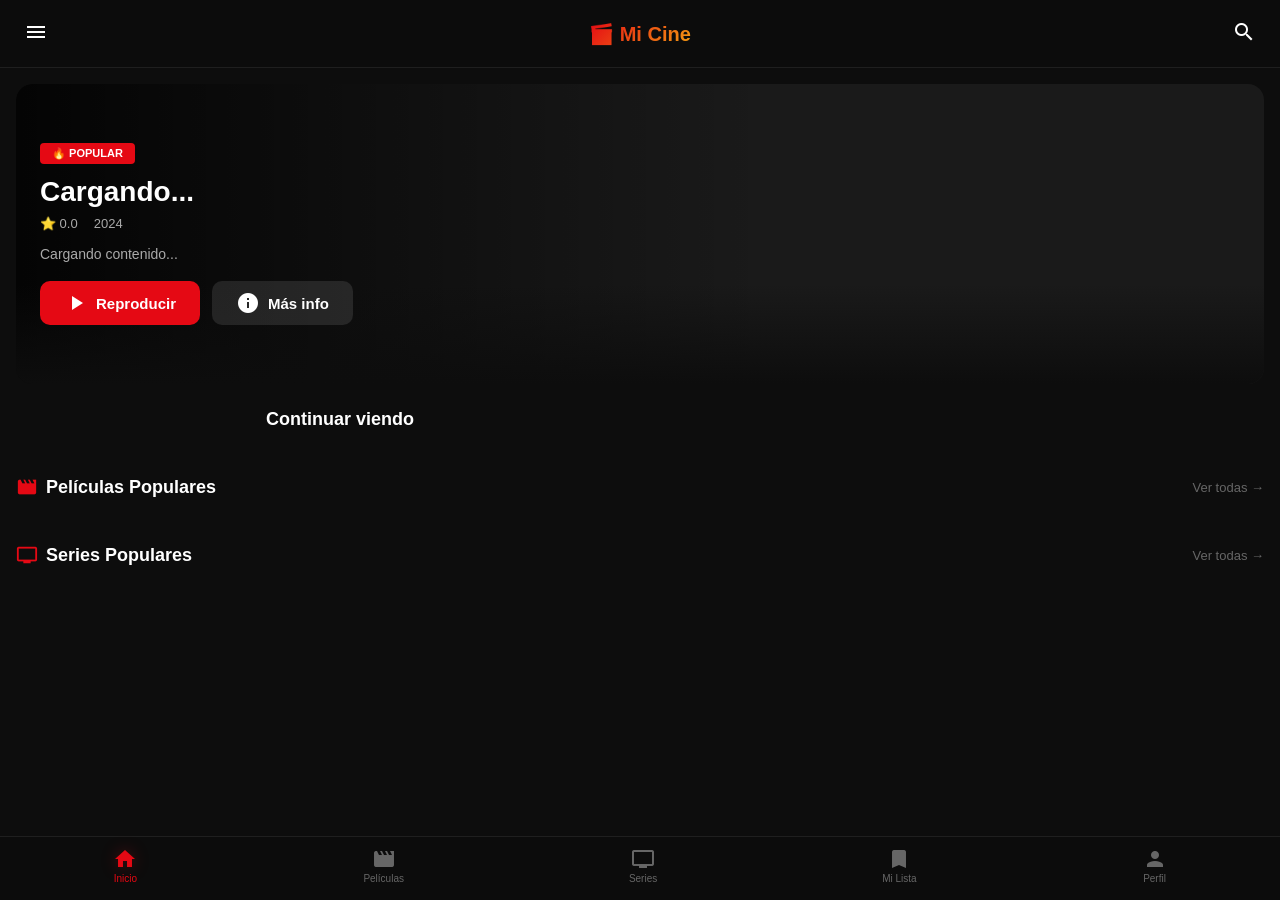
==== commit 118d54b6: "Remove notification feature and update auth checks Removed notification button and related functiona" ====
--- a/index.html
+++ b/index.html
@@ -18,10 +18,6 @@
                 <button class="search-btn" id="searchToggle">
                     <span class="material-icons">search</span>
                 </button>
-                <button class="notifications-btn" id="notifBtn">
-                    <span class="material-icons">notifications</span>
-                    <span class="notification-dot"></span>
-                </button>
             </div>
         </div>
         <div class="search-expand" id="searchExpand">
@@ -32,7 +28,7 @@
         </div>
     </header>
 
-    <!-- MENÚ LATERAL -->
+    <!-- MENÚ LATERAL SIN ADMIN -->
     <div class="side-menu" id="sideMenu">
         <div class="side-menu-header">
             <div class="logo-premium">🎬 Mi Cine</div>
@@ -59,26 +55,6 @@
         </div>
     </div>
     <div class="menu-overlay" id="menuOverlay"></div>
-
-    <!-- NOTIFICACIONES -->
-    <div class="notifications-panel" id="notifPanel">
-        <div class="notif-header">
-            <h3>Notificaciones</h3>
-            <button class="close-notif" id="closeNotif">
-                <span class="material-icons">close</span>
-            </button>
-        </div>
-        <div class="notif-list" id="notifList">
-            <div class="notif-item">
-                <span class="notif-icon">🎬</span>
-                <div>
-                    <p><strong>Nuevo estreno:</strong> "Dune: Parte 2"</p>
-                    <span class="notif-time">Hace 2 horas</span>
-                </div>
-            </div>
-        </div>
-    </div>
-    <div class="notif-overlay" id="notifOverlay"></div>
 
     <!-- CONTENIDO -->
     <main class="main-premium">
@@ -173,17 +149,31 @@
     <script src="js/firebase-config.js"></script>
     
     <script>
-        // ==================== FUNCIÓN REDIRECCIÓN CORREGIDA ====================
+        // ==================== VARIABLES ====================
+        let featuredMovie = null;
+        let allContent = [];
+        let isLoggedIn = false;
+
+        // ==================== VERIFICAR AUTENTICACIÓN ====================
+        auth.onAuthStateChanged(function(user) {
+            isLoggedIn = !!user;
+            if (user) {
+                document.getElementById('sideUserAvatar').src = user.photoURL || 'https://ui-avatars.com/api/?name=' + encodeURIComponent(user.displayName || 'Usuario') + '&background=E50914&color=fff&size=100';
+                document.getElementById('sideUserName').textContent = user.displayName || 'Usuario';
+            } else {
+                document.getElementById('sideUserAvatar').src = 'https://ui-avatars.com/api/?name=Usuario&background=333&color=fff&size=100';
+                document.getElementById('sideUserName').textContent = 'Invitado';
+            }
+        });
+
+        // ==================== REDIRECCIÓN A LOGIN ====================
         function goToLogin() {
-            // Guardar la página actual para volver después del login
             localStorage.setItem('returnUrl', window.location.href);
             window.location.href = 'login.html';
         }
 
-        // ==================== VERIFICAR AUTENTICACIÓN ====================
         function checkAuth() {
-            const user = auth.currentUser;
-            if (!user) {
+            if (!isLoggedIn) {
                 if (confirm('🔒 Para ver contenido necesitas iniciar sesión. ¿Deseas ir al login?')) {
                     goToLogin();
                 }
@@ -199,18 +189,7 @@
         }
 
         // ==================== CARGAR CONTENIDO ====================
-        let featuredMovie = null;
-        let allContent = [];
-
         document.addEventListener('DOMContentLoaded', function() {
-            // Verificar autenticación para mostrar usuario
-            auth.onAuthStateChanged(function(user) {
-                if (user) {
-                    document.getElementById('sideUserAvatar').src = user.photoURL || 'https://ui-avatars.com/api/?name=' + encodeURIComponent(user.displayName || 'Usuario') + '&background=E50914&color=fff&size=100';
-                    document.getElementById('sideUserName').textContent = user.displayName || 'Usuario';
-                }
-            });
-
             loadContent();
             setupEventListeners();
         });
@@ -252,7 +231,7 @@
                     <div class="empty-row">
                         <span class="material-icons">movie</span>
                         <p>No hay películas disponibles</p>
-                        <a href="admin.html" class="btn btn-primary" style="margin-top:12px;">Agregar películas</a>
+                        <button class="btn btn-primary" style="margin-top:12px;" onclick="goToAdmin()">📥 Sincronizar con TMDB</button>
                     </div>
                 `;
                 return;
@@ -284,7 +263,7 @@
                     <div class="empty-row">
                         <span class="material-icons">tv</span>
                         <p>No hay series disponibles</p>
-                        <a href="admin.html" class="btn btn-primary" style="margin-top:12px;">Agregar series</a>
+                        <button class="btn btn-primary" style="margin-top:12px;" onclick="goToAdmin()">📥 Sincronizar con TMDB</button>
                     </div>
                 `;
                 return;
@@ -309,20 +288,25 @@
             `).join('');
         }
 
+        function goToAdmin() {
+            window.location.href = 'admin.html';
+        }
+
         function renderContinueWatching() {
             const container = document.getElementById('continueRow');
-            const user = auth.currentUser;
-
-            if (!user) {
+            if (!isLoggedIn) {
                 container.innerHTML = `
-                    <div class="empty-row">
-                        <span class="material-icons">play_circle</span>
-                        <p>Inicia sesión para ver tu progreso</p>
+                    <div class="empty-row" style="background:rgba(229,9,20,0.05);border-radius:12px;padding:24px;">
+                        <span class="material-icons" style="color:#E50914;">lock</span>
+                        <p style="color:#E50914;font-weight:600;">🔒 Inicia sesión para ver tu progreso</p>
                         <button class="btn btn-primary" style="margin-top:12px;" onclick="goToLogin()">Iniciar sesión</button>
                     </div>
                 `;
                 return;
             }
+
+            const user = auth.currentUser;
+            if (!user) return;
 
             database.ref(`progress/${user.uid}`).once('value', function(snapshot) {
                 const progressData = snapshot.val() || {};
@@ -446,7 +430,7 @@
                         <div class="modal-seasons">
                             <h3>Episodios</h3>
                             <div class="modal-episodes">
-                                ${content.episodes.slice(0, 10).map(ep => `
+                                ${content.episodes.slice(0, 15).map(ep => `
                                     <button class="modal-episode-btn" onclick="playContent('${id}', '${content.type}')">
                                         ${ep.title}
                                     </button>
@@ -502,19 +486,6 @@
                 document.getElementById('searchExpand').classList.toggle('active');
             });
 
-            document.getElementById('notifBtn').addEventListener('click', function() {
-                document.getElementById('notifPanel').classList.toggle('active');
-                document.getElementById('notifOverlay').classList.toggle('active');
-            });
-
-            document.getElementById('closeNotif').addEventListener('click', closeNotif);
-            document.getElementById('notifOverlay').addEventListener('click', closeNotif);
-
-            function closeNotif() {
-                document.getElementById('notifPanel').classList.remove('active');
-                document.getElementById('notifOverlay').classList.remove('active');
-            }
-
             document.getElementById('logoutSide').addEventListener('click', function() {
                 if (confirm('¿Seguro que quieres cerrar sesión?')) {
                     auth.signOut().then(function() {
@@ -527,24 +498,11 @@
                 if (e.key === 'Escape') {
                     closeContentModal();
                     closeMenu();
-                    closeNotif();
                 }
             });
 
             document.getElementById('contentModal').addEventListener('click', function(e) {
                 if (e.target === e.currentTarget) closeContentModal();
-            });
-
-            // ===== CORRECCIÓN: Verificar autenticación al cargar =====
-            // Si el usuario está logueado y vuelve de login, mantener sesión
-            auth.onAuthStateChanged(function(user) {
-                if (user) {
-                    // Usuario logueado, todo normal
-                    console.log('Usuario logueado:', user.displayName);
-                } else {
-                    // Usuario no logueado, mostrar opción de login
-                    console.log('Usuario no logueado');
-                }
             });
         }
 
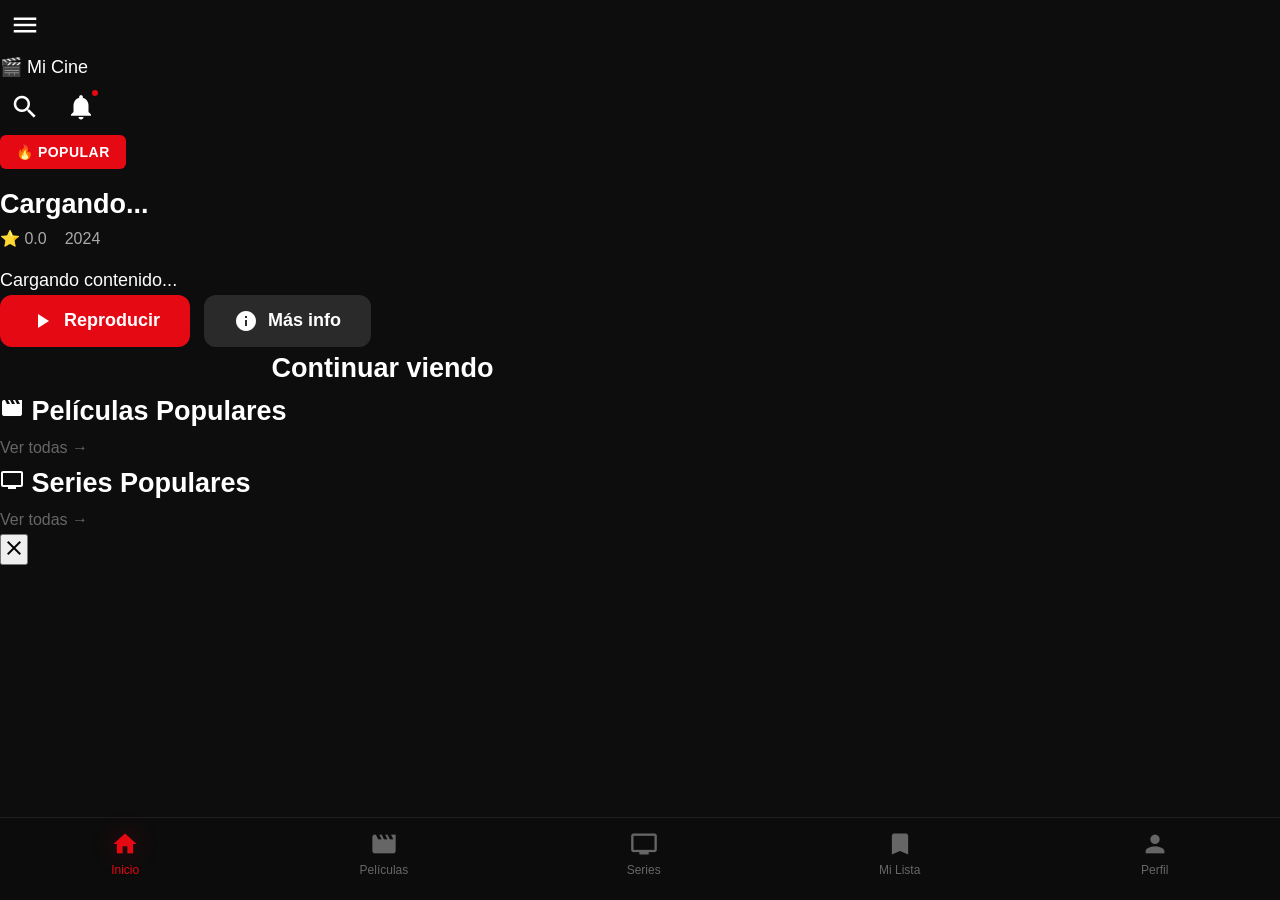
==== commit 80b6c949: "Update print statement from 'Hello' to 'Goodbye'" ====
--- a/index.html
+++ b/index.html
@@ -8,505 +8,410 @@
     <link href="https://fonts.googleapis.com/icon?family=Material+Icons" rel="stylesheet">
 </head>
 <body>
-    <header class="header-premium">
-        <div class="header-premium-content">
-            <button class="menu-btn" id="menuToggle">
-                <span class="material-icons">menu</span>
+
+<!-- HEADER -->
+<header class="header">
+    <div class="header-content">
+        <button class="menu-btn" id="menuToggle">
+            <span class="material-icons">menu</span>
+        </button>
+        <div class="logo">🎬 Mi Cine</div>
+        <div class="header-actions">
+            <button class="search-btn" id="searchToggle">
+                <span class="material-icons">search</span>
             </button>
-            <div class="logo-premium">🎬 Mi Cine</div>
-            <div class="header-actions">
-                <button class="search-btn" id="searchToggle">
-                    <span class="material-icons">search</span>
-                </button>
-            </div>
-        </div>
-        <div class="search-expand" id="searchExpand">
-            <div class="search-input-wrapper">
-                <span class="material-icons">search</span>
-                <input type="text" id="globalSearch" placeholder="Buscar películas, series...">
-            </div>
-        </div>
-    </header>
-
-    <!-- MENÚ LATERAL SIN ADMIN -->
-    <div class="side-menu" id="sideMenu">
-        <div class="side-menu-header">
-            <div class="logo-premium">🎬 Mi Cine</div>
-            <button class="close-menu" id="closeMenu">
+            <button class="notifications-btn" id="notifBtn">
+                <span class="material-icons">notifications</span>
+                <span class="notification-dot"></span>
+            </button>
+        </div>
+    </div>
+    <div class="search-expand" id="searchExpand">
+        <div class="search-input-wrapper">
+            <span class="material-icons">search</span>
+            <input type="text" id="searchInput" placeholder="Buscar películas, series...">
+            <button class="clear-search" id="clearSearch">
                 <span class="material-icons">close</span>
             </button>
         </div>
-        <div class="side-user-info">
-            <img id="sideUserAvatar" src="" alt="Avatar">
-            <div>
-                <h4 id="sideUserName">Usuario</h4>
-                <span class="side-user-badge">Premium</span>
-            </div>
-        </div>
-        <nav class="side-nav">
-            <a href="index.html" class="side-nav-item active">🏠 Inicio</a>
-            <a href="peliculas.html" class="side-nav-item">🎬 Películas</a>
-            <a href="series.html" class="side-nav-item">📺 Series</a>
-            <a href="mi-lista.html" class="side-nav-item">🔖 Mi Lista</a>
-            <a href="perfil.html" class="side-nav-item">👤 Perfil</a>
-        </nav>
-        <div class="side-menu-footer">
-            <button class="btn-logout-side" id="logoutSide">Cerrar Sesión</button>
-        </div>
-    </div>
-    <div class="menu-overlay" id="menuOverlay"></div>
-
-    <!-- CONTENIDO -->
-    <main class="main-premium">
-        <section class="hero-banner-premium" id="heroBanner">
-            <div class="hero-banner-content">
-                <span class="hero-badge">🔥 Popular</span>
-                <h1 id="heroTitle">Cargando...</h1>
-                <div class="hero-meta" id="heroMeta">
-                    <span>⭐ 0.0</span>
-                    <span>2024</span>
-                </div>
-                <p id="heroDescription">Cargando contenido...</p>
-                <div class="hero-actions">
-                    <button class="btn-hero-play" id="heroPlayBtn">
-                        <span class="material-icons">play_arrow</span> Reproducir
-                    </button>
-                    <button class="btn-hero-info" id="heroInfoBtn">
-                        <span class="material-icons">info</span> Más info
+    </div>
+</header>
+
+<!-- MENÚ LATERAL -->
+<div class="side-menu" id="sideMenu">
+    <div class="side-menu-header">
+        <div class="logo">🎬 Mi Cine</div>
+        <button class="close-menu" id="closeMenu">
+            <span class="material-icons">close</span>
+        </button>
+    </div>
+    <div class="side-user-info">
+        <img id="sideAvatar" src="https://ui-avatars.com/api/?name=Usuario&background=E50914&color=fff&size=100" alt="Avatar">
+        <div>
+            <h4 id="sideUserName">Invitado</h4>
+            <span class="side-user-badge">Premium</span>
+        </div>
+    </div>
+    <nav class="side-nav">
+        <a href="index.html" class="side-nav-item active">🏠 Inicio</a>
+        <a href="peliculas.html" class="side-nav-item">🎬 Películas</a>
+        <a href="series.html" class="side-nav-item">📺 Series</a>
+        <a href="mi-lista.html" class="side-nav-item">🔖 Mi Lista</a>
+        <a href="perfil.html" class="side-nav-item">👤 Perfil</a>
+    </nav>
+    <div class="side-menu-footer">
+        <button class="btn-logout-side" id="logoutBtnSide">Cerrar Sesión</button>
+    </div>
+</div>
+<div class="menu-overlay" id="menuOverlay"></div>
+
+<!-- CONTENIDO -->
+<main class="main-content">
+
+    <section class="hero-banner" id="heroBanner">
+        <div class="hero-content">
+            <span class="hero-badge">🔥 Popular</span>
+            <h1 id="heroTitle">Cargando...</h1>
+            <div class="hero-meta" id="heroMeta">
+                <span>⭐ 0.0</span>
+                <span>2024</span>
+            </div>
+            <p id="heroDescription">Cargando contenido...</p>
+            <div class="hero-actions">
+                <button class="btn-hero-play" id="heroPlayBtn">
+                    <span class="material-icons">play_arrow</span> Reproducir
+                </button>
+                <button class="btn-hero-info" id="heroInfoBtn">
+                    <span class="material-icons">info</span> Más info
+                </button>
+            </div>
+        </div>
+        <div class="hero-gradient"></div>
+    </section>
+
+    <section class="section">
+        <div class="section-header">
+            <h2 class="section-title">
+                <span class="material-icons">play_circle</span> Continuar viendo
+            </h2>
+        </div>
+        <div class="content-row" id="continueRow"></div>
+    </section>
+
+    <section class="section">
+        <div class="section-header">
+            <h2 class="section-title">
+                <span class="material-icons">movie</span> Películas Populares
+            </h2>
+            <a href="peliculas.html" class="section-link">Ver todas →</a>
+        </div>
+        <div class="content-row" id="moviesRow"></div>
+    </section>
+
+    <section class="section">
+        <div class="section-header">
+            <h2 class="section-title">
+                <span class="material-icons">tv</span> Series Populares
+            </h2>
+            <a href="series.html" class="section-link">Ver todas →</a>
+        </div>
+        <div class="content-row" id="seriesRow"></div>
+    </section>
+
+</main>
+
+<!-- BARRA INFERIOR -->
+<nav class="bottom-nav">
+    <a href="index.html" class="bottom-nav-item active">
+        <span class="material-icons">home</span>
+        <span>Inicio</span>
+    </a>
+    <a href="peliculas.html" class="bottom-nav-item">
+        <span class="material-icons">movie</span>
+        <span>Películas</span>
+    </a>
+    <a href="series.html" class="bottom-nav-item">
+        <span class="material-icons">tv</span>
+        <span>Series</span>
+    </a>
+    <a href="mi-lista.html" class="bottom-nav-item">
+        <span class="material-icons">bookmark</span>
+        <span>Mi Lista</span>
+    </a>
+    <a href="perfil.html" class="bottom-nav-item">
+        <span class="material-icons">person</span>
+        <span>Perfil</span>
+    </a>
+</nav>
+
+<!-- MODAL -->
+<div id="modal" class="modal">
+    <div class="modal-content">
+        <button class="modal-close" onclick="closeModal()">
+            <span class="material-icons">close</span>
+        </button>
+        <div id="modalBody"></div>
+    </div>
+</div>
+
+<script src="https://www.gstatic.com/firebasejs/9.22.0/firebase-app-compat.js"></script>
+<script src="https://www.gstatic.com/firebasejs/9.22.0/firebase-auth-compat.js"></script>
+<script src="https://www.gstatic.com/firebasejs/9.22.0/firebase-database-compat.js"></script>
+<script src="js/firebase-config.js"></script>
+
+<script>
+let allContent = [];
+let isLoggedIn = false;
+let currentUser = null;
+
+auth.onAuthStateChanged(function(user) {
+    if (user) {
+        isLoggedIn = true;
+        currentUser = user;
+        document.getElementById('sideAvatar').src = user.photoURL || 'https://ui-avatars.com/api/?name=' + encodeURIComponent(user.displayName || 'Usuario') + '&background=E50914&color=fff&size=100';
+        document.getElementById('sideUserName').textContent = user.displayName || 'Usuario';
+    } else {
+        isLoggedIn = false;
+        currentUser = null;
+        document.getElementById('sideUserName').textContent = 'Invitado';
+    }
+    loadContent();
+});
+
+function goToLogin() { window.location.href = 'login.html'; }
+
+function checkAuth() {
+    if (!isLoggedIn) {
+        if (confirm('🔒 Inicia sesión para ver contenido')) { goToLogin(); }
+        return false;
+    }
+    return true;
+}
+
+function playContent(id, type) {
+    if (!checkAuth()) return;
+    window.location.href = 'reproductor.html?id=' + id + '&type=' + type;
+}
+
+function loadContent() {
+    database.ref('content').orderByChild('createdAt').on('value', function(snapshot) {
+        const data = snapshot.val();
+        allContent = [];
+        if (data) {
+            Object.keys(data).forEach(function(key) {
+                allContent.push({ id: key, ...data[key] });
+            });
+            allContent.reverse();
+        }
+        renderAll();
+    });
+}
+
+function renderAll() {
+    const movies = allContent.filter(item => item.type === 'pelicula');
+    const series = allContent.filter(item => item.type === 'serie');
+
+    if (movies.length > 0) updateHero(movies[0]);
+    renderMovies(movies.slice(0, 10));
+    renderSeries(series.slice(0, 10));
+    renderContinue();
+}
+
+function renderMovies(movies) {
+    const container = document.getElementById('moviesRow');
+    if (!movies || movies.length === 0) {
+        container.innerHTML = '<div class="empty-row"><span class="material-icons">movie</span><p>No hay películas</p><button class="btn btn-primary" onclick="window.location.href=\'admin.html\'">📥 Sincronizar</button></div>';
+        return;
+    }
+    container.innerHTML = movies.map(m => `
+        <div class="movie-card" onclick="openModal('${m.id}')">
+            <div class="card-image">
+                <img src="${m.poster}" alt="${m.title}" loading="lazy">
+                <div class="card-badge">${m.vote_average ? '⭐ ' + m.vote_average.toFixed(1) : 'Nuevo'}</div>
+                <div class="card-overlay">
+                    <button class="play-btn" onclick="event.stopPropagation(); playContent('${m.id}','pelicula')">
+                        <span class="material-icons">play_arrow</span>
                     </button>
                 </div>
             </div>
-            <div class="hero-gradient"></div>
-        </section>
-
-        <section class="content-section" id="continueSection">
-            <div class="section-header-premium">
-                <h2 class="section-title-premium">
-                    <span class="material-icons">play_circle</span> Continuar viendo
-                </h2>
-            </div>
-            <div class="content-row" id="continueRow"></div>
-        </section>
-
-        <section class="content-section">
-            <div class="section-header-premium">
-                <h2 class="section-title-premium">
-                    <span class="material-icons">movie</span> Películas Populares
-                </h2>
-                <a href="peliculas.html" class="section-link">Ver todas →</a>
-            </div>
-            <div class="content-row" id="moviesRow"></div>
-        </section>
-
-        <section class="content-section">
-            <div class="section-header-premium">
-                <h2 class="section-title-premium">
-                    <span class="material-icons">tv</span> Series Populares
-                </h2>
-                <a href="series.html" class="section-link">Ver todas →</a>
-            </div>
-            <div class="content-row" id="seriesRow"></div>
-        </section>
-    </main>
-
-    <!-- BARRA INFERIOR -->
-    <nav class="bottom-nav">
-        <a href="index.html" class="bottom-nav-item active">
-            <span class="material-icons">home</span>
-            <span>Inicio</span>
-        </a>
-        <a href="peliculas.html" class="bottom-nav-item">
-            <span class="material-icons">movie</span>
-            <span>Películas</span>
-        </a>
-        <a href="series.html" class="bottom-nav-item">
-            <span class="material-icons">tv</span>
-            <span>Series</span>
-        </a>
-        <a href="mi-lista.html" class="bottom-nav-item">
-            <span class="material-icons">bookmark</span>
-            <span>Mi Lista</span>
-        </a>
-        <a href="perfil.html" class="bottom-nav-item">
-            <span class="material-icons">person</span>
-            <span>Perfil</span>
-        </a>
-    </nav>
-
-    <!-- MODAL -->
-    <div id="contentModal" class="modal-premium">
-        <div class="modal-premium-content">
-            <button class="modal-close-premium" onclick="closeContentModal()">
-                <span class="material-icons">close</span>
-            </button>
-            <div id="modalContent"></div>
-        </div>
-    </div>
-
-    <script src="https://www.gstatic.com/firebasejs/9.22.0/firebase-app-compat.js"></script>
-    <script src="https://www.gstatic.com/firebasejs/9.22.0/firebase-auth-compat.js"></script>
-    <script src="https://www.gstatic.com/firebasejs/9.22.0/firebase-database-compat.js"></script>
-    <script src="js/firebase-config.js"></script>
-    
-    <script>
-        // ==================== VARIABLES ====================
-        let featuredMovie = null;
-        let allContent = [];
-        let isLoggedIn = false;
-
-        // ==================== VERIFICAR AUTENTICACIÓN ====================
-        auth.onAuthStateChanged(function(user) {
-            isLoggedIn = !!user;
-            if (user) {
-                document.getElementById('sideUserAvatar').src = user.photoURL || 'https://ui-avatars.com/api/?name=' + encodeURIComponent(user.displayName || 'Usuario') + '&background=E50914&color=fff&size=100';
-                document.getElementById('sideUserName').textContent = user.displayName || 'Usuario';
-            } else {
-                document.getElementById('sideUserAvatar').src = 'https://ui-avatars.com/api/?name=Usuario&background=333&color=fff&size=100';
-                document.getElementById('sideUserName').textContent = 'Invitado';
-            }
-        });
-
-        // ==================== REDIRECCIÓN A LOGIN ====================
-        function goToLogin() {
-            localStorage.setItem('returnUrl', window.location.href);
-            window.location.href = 'login.html';
-        }
-
-        function checkAuth() {
-            if (!isLoggedIn) {
-                if (confirm('🔒 Para ver contenido necesitas iniciar sesión. ¿Deseas ir al login?')) {
-                    goToLogin();
-                }
-                return false;
-            }
-            return true;
-        }
-
-        // ==================== REPRODUCIR ====================
-        function playContent(id, type) {
-            if (!checkAuth()) return;
-            window.location.href = `reproductor.html?id=${id}&type=${type}`;
-        }
-
-        // ==================== CARGAR CONTENIDO ====================
-        document.addEventListener('DOMContentLoaded', function() {
-            loadContent();
-            setupEventListeners();
-        });
-
-        function loadContent() {
-            database.ref('content').orderByChild('createdAt').on('value', function(snapshot) {
-                const data = snapshot.val();
-                allContent = [];
-
-                if (data) {
-                    Object.keys(data).forEach(function(key) {
-                        allContent.push({ id: key, ...data[key] });
-                    });
-                    allContent.reverse();
-                }
-
-                renderContent();
-            });
-        }
-
-        function renderContent() {
-            const movies = allContent.filter(item => item.type === 'pelicula');
-            const series = allContent.filter(item => item.type === 'serie');
-
-            if (movies.length > 0) {
-                featuredMovie = movies[0];
-                updateHero(featuredMovie);
-            }
-
-            renderMovies(movies.slice(0, 10));
-            renderSeries(series.slice(0, 10));
-            renderContinueWatching();
-        }
-
-        function renderMovies(movies) {
-            const container = document.getElementById('moviesRow');
-            if (!movies || movies.length === 0) {
-                container.innerHTML = `
-                    <div class="empty-row">
-                        <span class="material-icons">movie</span>
-                        <p>No hay películas disponibles</p>
-                        <button class="btn btn-primary" style="margin-top:12px;" onclick="goToAdmin()">📥 Sincronizar con TMDB</button>
+            <div class="card-info">
+                <h4>${m.title}</h4>
+                <span>${m.year || 'N/A'}</span>
+            </div>
+        </div>
+    `).join('');
+}
+
+function renderSeries(series) {
+    const container = document.getElementById('seriesRow');
+    if (!series || series.length === 0) {
+        container.innerHTML = '<div class="empty-row"><span class="material-icons">tv</span><p>No hay series</p><button class="btn btn-primary" onclick="window.location.href=\'admin.html\'">📥 Sincronizar</button></div>';
+        return;
+    }
+    container.innerHTML = series.map(s => `
+        <div class="movie-card" onclick="openModal('${s.id}')">
+            <div class="card-image">
+                <img src="${s.poster}" alt="${s.title}" loading="lazy">
+                <div class="card-badge">${s.vote_average ? '⭐ ' + s.vote_average.toFixed(1) : 'Nuevo'}</div>
+                <div class="card-overlay">
+                    <button class="play-btn" onclick="event.stopPropagation(); playContent('${s.id}','serie')">
+                        <span class="material-icons">play_arrow</span>
+                    </button>
+                </div>
+            </div>
+            <div class="card-info">
+                <h4>${s.title}</h4>
+                <span>${s.year || 'N/A'}</span>
+            </div>
+        </div>
+    `).join('');
+}
+
+function renderContinue() {
+    const container = document.getElementById('continueRow');
+    if (!isLoggedIn) {
+        container.innerHTML = `
+            <div class="empty-row" style="background:rgba(229,9,20,0.08);border-radius:14px;padding:24px;">
+                <span class="material-icons" style="color:#E50914;">lock</span>
+                <p style="color:#E50914;font-weight:600;">🔒 Inicia sesión para ver tu progreso</p>
+                <button class="btn btn-primary" onclick="goToLogin()">Iniciar sesión</button>
+            </div>
+        `;
+        return;
+    }
+    container.innerHTML = `
+        <div class="empty-row">
+            <span class="material-icons">play_circle</span>
+            <p>No tienes contenido en progreso</p>
+        </div>
+    `;
+}
+
+function updateHero(movie) {
+    document.getElementById('heroTitle').textContent = movie.title;
+    document.getElementById('heroDescription').textContent = movie.description || 'Sin descripción';
+    document.getElementById('heroMeta').innerHTML = `
+        <span>⭐ ${movie.vote_average || 'N/A'}</span>
+        <span>${movie.year || 'N/A'}</span>
+    `;
+    if (movie.poster) {
+        document.getElementById('heroBanner').style.backgroundImage = 'url(' + movie.poster + ')';
+    }
+    document.getElementById('heroPlayBtn').onclick = function() { playContent(movie.id, 'pelicula'); };
+    document.getElementById('heroInfoBtn').onclick = function() { openModal(movie.id); };
+}
+
+function openModal(id) {
+    if (!checkAuth()) return;
+    const item = allContent.find(c => c.id === id);
+    if (!item) return;
+
+    const modal = document.getElementById('modal');
+    const body = document.getElementById('modalBody');
+
+    let episodesHTML = '';
+    if (item.episodes && item.episodes.length > 0) {
+        episodesHTML = `
+            <div class="modal-episodes">
+                <h3>Episodios</h3>
+                <div class="episodes-grid">
+                    ${item.episodes.slice(0, 15).map(ep => `
+                        <button class="episode-btn" onclick="playContent('${id}','${item.type}')">${ep.title}</button>
+                    `).join('')}
+                </div>
+            </div>
+        `;
+    }
+
+    body.innerHTML = `
+        <div class="modal-hero" style="background-image:url(${item.poster})">
+            <div class="modal-hero-gradient"></div>
+            <div class="modal-hero-content">
+                <img src="${item.poster}" alt="${item.title}" class="modal-poster">
+                <div>
+                    <h2>${item.title}</h2>
+                    <div class="modal-meta">
+                        <span>${item.year || 'N/A'}</span>
+                        <span class="rating">⭐ ${item.vote_average || 'N/A'}</span>
                     </div>
-                `;
-                return;
-            }
-
-            container.innerHTML = movies.map(movie => `
-                <div class="content-card" onclick="openModal('${movie.id}')">
-                    <div class="card-image">
-                        <img src="${movie.poster}" alt="${movie.title}" loading="lazy">
-                        <div class="card-badge top">${movie.vote_average ? '⭐ ' + movie.vote_average.toFixed(1) : 'Nuevo'}</div>
-                        <div class="card-overlay">
-                            <button class="play-btn-small" onclick="event.stopPropagation(); playContent('${movie.id}', 'pelicula')">
-                                <span class="material-icons">play_arrow</span>
-                            </button>
-                        </div>
-                    </div>
-                    <div class="card-info">
-                        <h4>${movie.title}</h4>
-                        <span class="card-year">${movie.year || 'N/A'}</span>
+                    <div class="modal-actions">
+                        <button class="btn btn-primary" onclick="playContent('${id}','${item.type}')">
+                            <span class="material-icons">play_arrow</span> Reproducir
+                        </button>
+                        <button class="btn btn-secondary" onclick="toggleFavorite('${id}')">
+                            <span class="material-icons">favorite_border</span>
+                        </button>
                     </div>
                 </div>
-            `).join('');
+            </div>
+        </div>
+        <div class="modal-body">
+            <p>${item.description || 'Sin descripción'}</p>
+            ${episodesHTML}
+        </div>
+    `;
+
+    modal.classList.add('active');
+    document.body.style.overflow = 'hidden';
+}
+
+function closeModal() {
+    document.getElementById('modal').classList.remove('active');
+    document.body.style.overflow = 'auto';
+}
+
+function toggleFavorite(id) {
+    if (!isLoggedIn) { goToLogin(); return; }
+    const ref = database.ref('favorites/' + currentUser.uid + '/' + id);
+    ref.once('value').then(function(snap) {
+        if (snap.exists()) { ref.remove(); alert('❌ Eliminado'); }
+        else { ref.set(true); alert('✅ Agregado'); }
+    });
+}
+
+// EVENTOS
+document.addEventListener('DOMContentLoaded', function() {
+    document.getElementById('menuToggle').addEventListener('click', function() {
+        document.getElementById('sideMenu').classList.add('active');
+        document.getElementById('menuOverlay').classList.add('active');
+    });
+    document.getElementById('closeMenu').addEventListener('click', closeMenu);
+    document.getElementById('menuOverlay').addEventListener('click', closeMenu);
+    function closeMenu() {
+        document.getElementById('sideMenu').classList.remove('active');
+        document.getElementById('menuOverlay').classList.remove('active');
+    }
+
+    document.getElementById('searchToggle').addEventListener('click', function() {
+        document.getElementById('searchExpand').classList.toggle('active');
+    });
+    document.getElementById('clearSearch').addEventListener('click', function() {
+        document.getElementById('searchInput').value = '';
+        loadContent();
+    });
+    document.getElementById('searchInput').addEventListener('input', function() {
+        const q = this.value.trim().toLowerCase();
+        if (q === '') { loadContent(); return; }
+        const filtered = allContent.filter(c => c.title.toLowerCase().includes(q));
+        renderMovies(filtered.filter(c => c.type === 'pelicula').slice(0, 10));
+        renderSeries(filtered.filter(c => c.type === 'serie').slice(0, 10));
+    });
+
+    document.getElementById('notifBtn').addEventListener('click', function() {
+        alert('📢 No hay notificaciones');
+    });
+
+    document.getElementById('logoutBtnSide').addEventListener('click', function() {
+        if (confirm('¿Cerrar sesión?')) {
+            auth.signOut().then(function() { window.location.href = 'login.html'; });
         }
-
-        function renderSeries(series) {
-            const container = document.getElementById('seriesRow');
-            if (!series || series.length === 0) {
-                container.innerHTML = `
-                    <div class="empty-row">
-                        <span class="material-icons">tv</span>
-                        <p>No hay series disponibles</p>
-                        <button class="btn btn-primary" style="margin-top:12px;" onclick="goToAdmin()">📥 Sincronizar con TMDB</button>
-                    </div>
-                `;
-                return;
-            }
-
-            container.innerHTML = series.map(serie => `
-                <div class="content-card" onclick="openModal('${serie.id}')">
-                    <div class="card-image">
-                        <img src="${serie.poster}" alt="${serie.title}" loading="lazy">
-                        <div class="card-badge top">${serie.vote_average ? '⭐ ' + serie.vote_average.toFixed(1) : 'Nuevo'}</div>
-                        <div class="card-overlay">
-                            <button class="play-btn-small" onclick="event.stopPropagation(); playContent('${serie.id}', 'serie')">
-                                <span class="material-icons">play_arrow</span>
-                            </button>
-                        </div>
-                    </div>
-                    <div class="card-info">
-                        <h4>${serie.title}</h4>
-                        <span class="card-year">${serie.year || 'N/A'}</span>
-                    </div>
-                </div>
-            `).join('');
-        }
-
-        function goToAdmin() {
-            window.location.href = 'admin.html';
-        }
-
-        function renderContinueWatching() {
-            const container = document.getElementById('continueRow');
-            if (!isLoggedIn) {
-                container.innerHTML = `
-                    <div class="empty-row" style="background:rgba(229,9,20,0.05);border-radius:12px;padding:24px;">
-                        <span class="material-icons" style="color:#E50914;">lock</span>
-                        <p style="color:#E50914;font-weight:600;">🔒 Inicia sesión para ver tu progreso</p>
-                        <button class="btn btn-primary" style="margin-top:12px;" onclick="goToLogin()">Iniciar sesión</button>
-                    </div>
-                `;
-                return;
-            }
-
-            const user = auth.currentUser;
-            if (!user) return;
-
-            database.ref(`progress/${user.uid}`).once('value', function(snapshot) {
-                const progressData = snapshot.val() || {};
-                const progressIds = Object.keys(progressData);
-
-                if (progressIds.length === 0) {
-                    container.innerHTML = `
-                        <div class="empty-row">
-                            <span class="material-icons">play_circle</span>
-                            <p>No tienes contenido en progreso</p>
-                        </div>
-                    `;
-                    return;
-                }
-
-                const items = [];
-                progressIds.slice(0, 6).forEach(function(id) {
-                    const content = allContent.find(c => c.id === id);
-                    if (content) {
-                        items.push({ ...content, progress: progressData[id] });
-                    }
-                });
-
-                if (items.length === 0) {
-                    container.innerHTML = `
-                        <div class="empty-row">
-                            <span class="material-icons">play_circle</span>
-                            <p>No hay contenido en progreso</p>
-                        </div>
-                    `;
-                    return;
-                }
-
-                container.innerHTML = items.map(item => {
-                    const percent = item.progress.total > 0 ? (item.progress.episode / item.progress.total) * 100 : 0;
-                    return `
-                        <div class="content-card" onclick="playContent('${item.id}', '${item.type}')">
-                            <div class="card-image">
-                                <img src="${item.poster}" alt="${item.title}" loading="lazy">
-                                <div class="card-progress-bar" style="width: ${percent}%"></div>
-                                <div class="card-overlay">
-                                    <button class="play-btn-small">
-                                        <span class="material-icons">play_arrow</span>
-                                    </button>
-                                </div>
-                            </div>
-                            <div class="card-info">
-                                <h4>${item.title}</h4>
-                                <span class="card-progress-text">${item.progress.episode || 0}/${item.progress.total || 0} capítulos</span>
-                            </div>
-                        </div>
-                    `;
-                }).join('');
-            });
-        }
-
-        // ==================== HERO ====================
-        function updateHero(movie) {
-            document.getElementById('heroTitle').textContent = movie.title;
-            document.getElementById('heroDescription').textContent = movie.description || 'Sin descripción disponible';
-            document.getElementById('heroMeta').innerHTML = `
-                <span>⭐ ${movie.vote_average || 'N/A'}</span>
-                <span>${movie.year || 'N/A'}</span>
-            `;
-
-            if (movie.poster) {
-                document.getElementById('heroBanner').style.backgroundImage = `url(${movie.poster})`;
-            }
-
-            document.getElementById('heroPlayBtn').onclick = function() {
-                playContent(movie.id, 'pelicula');
-            };
-
-            document.getElementById('heroInfoBtn').onclick = function() {
-                openModal(movie.id);
-            };
-        }
-
-        // ==================== MODAL ====================
-        function openModal(id) {
-            if (!checkAuth()) return;
-
-            const modal = document.getElementById('contentModal');
-            const modalContent = document.getElementById('modalContent');
-            const content = allContent.find(c => c.id === id);
-
-            if (!content) {
-                alert('Contenido no encontrado');
-                return;
-            }
-
-            modalContent.innerHTML = `
-                <div class="modal-hero" style="background-image: url(${content.poster})">
-                    <div class="modal-hero-gradient"></div>
-                    <div class="modal-hero-content">
-                        <img src="${content.poster}" alt="${content.title}" class="modal-poster-img">
-                        <div class="modal-hero-info">
-                            <h2>${content.title}</h2>
-                            <div class="modal-meta">
-                                <span class="modal-year">${content.year || 'N/A'}</span>
-                                <span class="modal-rating">⭐ ${content.vote_average || 'N/A'}</span>
-                                <span class="modal-type">${content.type === 'pelicula' ? '🎬 Película' : '📺 Serie'}</span>
-                            </div>
-                            <div class="modal-actions">
-                                <button class="modal-play-btn" onclick="playContent('${id}', '${content.type}')">
-                                    <span class="material-icons">play_arrow</span> Reproducir
-                                </button>
-                                <button class="modal-fav-btn" onclick="toggleFavorite('${id}')">
-                                    <span class="material-icons">favorite_border</span>
-                                </button>
-                            </div>
-                        </div>
-                    </div>
-                </div>
-                <div class="modal-body">
-                    <div class="modal-description">
-                        <h3>Sinopsis</h3>
-                        <p>${content.description || 'Sin descripción disponible'}</p>
-                    </div>
-                    ${content.episodes && content.episodes.length > 0 ? `
-                        <div class="modal-seasons">
-                            <h3>Episodios</h3>
-                            <div class="modal-episodes">
-                                ${content.episodes.slice(0, 15).map(ep => `
-                                    <button class="modal-episode-btn" onclick="playContent('${id}', '${content.type}')">
-                                        ${ep.title}
-                                    </button>
-                                `).join('')}
-                            </div>
-                        </div>
-                    ` : ''}
-                </div>
-            `;
-
-            modal.classList.add('active');
-            document.body.style.overflow = 'hidden';
-        }
-
-        function closeContentModal() {
-            document.getElementById('contentModal').classList.remove('active');
-            document.body.style.overflow = 'auto';
-        }
-
-        // ==================== FAVORITOS ====================
-        function toggleFavorite(id) {
-            const user = auth.currentUser;
-            if (!user) return;
-
-            const ref = database.ref(`favorites/${user.uid}/${id}`);
-            ref.once('value', function(snapshot) {
-                if (snapshot.exists()) {
-                    ref.remove();
-                    alert('❌ Eliminado de favoritos');
-                } else {
-                    ref.set(true);
-                    alert('✅ Agregado a favoritos');
-                }
-            });
-        }
-
-        // ==================== EVENTOS ====================
-        function setupEventListeners() {
-            document.getElementById('menuToggle').addEventListener('click', function() {
-                document.getElementById('sideMenu').classList.add('active');
-                document.getElementById('menuOverlay').classList.add('active');
-            });
-
-            document.getElementById('closeMenu').addEventListener('click', closeMenu);
-            document.getElementById('menuOverlay').addEventListener('click', closeMenu);
-
-            function closeMenu() {
-                document.getElementById('sideMenu').classList.remove('active');
-                document.getElementById('menuOverlay').classList.remove('active');
-            }
-
-            document.getElementById('searchToggle').addEventListener('click', function() {
-                document.getElementById('searchExpand').classList.toggle('active');
-            });
-
-            document.getElementById('logoutSide').addEventListener('click', function() {
-                if (confirm('¿Seguro que quieres cerrar sesión?')) {
-                    auth.signOut().then(function() {
-                        window.location.href = 'login.html';
-                    });
-                }
-            });
-
-            document.addEventListener('keydown', function(e) {
-                if (e.key === 'Escape') {
-                    closeContentModal();
-                    closeMenu();
-                }
-            });
-
-            document.getElementById('contentModal').addEventListener('click', function(e) {
-                if (e.target === e.currentTarget) closeContentModal();
-            });
-        }
-
-        console.log('✅ Inicio cargado correctamente');
-    </script>
+    });
+
+    document.addEventListener('keydown', function(e) { if (e.key === 'Escape') closeModal(); });
+    document.getElementById('modal').addEventListener('click', function(e) { if (e.target === this) closeModal(); });
+});
+
+console.log('✅ Index cargado');
+</script>
 </body>
 </html>
--- a/css/styles.css
+++ b/css/styles.css
@@ -1,5 +1,9 @@
 /* ==================== RESET Y BASE ==================== */
-* { margin: 0; padding: 0; box-sizing: border-box; }
+* {
+    margin: 0;
+    padding: 0;
+    box-sizing: border-box;
+}
 
 :root {
     --primary: #E50914;
@@ -12,41 +16,66 @@
     --text-muted: #666666;
     --glass: rgba(255,255,255,0.05);
     --glass-border: rgba(255,255,255,0.08);
-}
-
-html { scroll-behavior: smooth; }
+    --font-size-base: 18px;
+    --font-size-large: 22px;
+    --font-size-small: 15px;
+}
+
+html {
+    scroll-behavior: smooth;
+    font-size: 18px;
+}
+
 body {
-    font-family: -apple-system, BlinkMacSystemFont, 'Segoe UI', sans-serif;
+    font-family: -apple-system, BlinkMacSystemFont, 'Segoe UI', Roboto, sans-serif;
     background: var(--dark);
     color: var(--text);
     min-height: 100vh;
-    padding-bottom: 70px;
+    padding-bottom: 80px;
     overflow-x: hidden;
     -webkit-font-smoothing: antialiased;
-}
-
-::-webkit-scrollbar { width: 4px; height: 4px; }
-::-webkit-scrollbar-track { background: var(--dark); }
-::-webkit-scrollbar-thumb { background: var(--primary); border-radius: 4px; }
-
-/* ==================== HEADER ==================== */
+    font-size: var(--font-size-base);
+    line-height: 1.6;
+}
+
+/* ==================== SCROLLBAR ==================== */
+::-webkit-scrollbar {
+    width: 6px;
+    height: 6px;
+}
+::-webkit-scrollbar-track {
+    background: var(--dark);
+}
+::-webkit-scrollbar-thumb {
+    background: var(--primary);
+    border-radius: 4px;
+}
+
+/* ==================== HEADER PREMIUM ==================== */
 .header-premium {
     position: sticky;
     top: 0;
     z-index: 100;
-    padding: 12px 16px;
-    background: rgba(13, 13, 13, 0.85);
+    padding: 16px 20px;
+    background: rgba(13, 13, 13, 0.92);
     backdrop-filter: blur(20px);
+    -webkit-backdrop-filter: blur(20px);
     border-bottom: 1px solid var(--glass-border);
     transition: all 0.3s ease;
 }
-.header-premium.scrolled { background: rgba(13, 13, 13, 0.98); box-shadow: 0 4px 30px rgba(0,0,0,0.5); }
+
+.header-premium.scrolled {
+    background: rgba(13, 13, 13, 0.98);
+    box-shadow: 0 4px 30px rgba(0,0,0,0.5);
+}
+
 .header-premium-content {
     display: flex;
     align-items: center;
     justify-content: space-between;
     max-width: 1400px;
     margin: 0 auto;
+    gap: 12px;
 }
 
 .menu-btn, .search-btn, .notifications-btn {
@@ -54,139 +83,244 @@
     border: none;
     color: var(--text);
     cursor: pointer;
-    padding: 8px;
+    padding: 10px;
     border-radius: 50%;
     transition: all 0.3s ease;
     position: relative;
 }
-.menu-btn:hover, .search-btn:hover, .notifications-btn:hover { background: var(--glass); }
-.menu-btn .material-icons, .search-btn .material-icons, .notifications-btn .material-icons { font-size: 24px; }
+
+.menu-btn:hover, .search-btn:hover, .notifications-btn:hover {
+    background: var(--glass);
+}
+
+.menu-btn .material-icons, .search-btn .material-icons, .notifications-btn .material-icons {
+    font-size: 30px;
+}
 
 .logo-premium {
-    font-size: 20px;
+    font-size: 26px;
     font-weight: 800;
     background: linear-gradient(135deg, var(--primary), #f39c12);
     -webkit-background-clip: text;
     -webkit-text-fill-color: transparent;
     cursor: pointer;
-}
-
-.header-actions { display: flex; align-items: center; gap: 4px; }
+    letter-spacing: -0.5px;
+}
+
+.header-actions {
+    display: flex;
+    align-items: center;
+    gap: 6px;
+}
+
 .notification-dot {
     position: absolute;
-    top: 4px;
-    right: 4px;
-    width: 8px;
-    height: 8px;
+    top: 6px;
+    right: 6px;
+    width: 10px;
+    height: 10px;
     background: var(--primary);
     border-radius: 50%;
     border: 2px solid var(--dark);
 }
 
-.search-expand { max-height: 0; overflow: hidden; transition: max-height 0.3s ease; }
-.search-expand.active { max-height: 80px; }
+/* ===== SEARCH EXPAND ===== */
+.search-expand {
+    max-height: 0;
+    overflow: hidden;
+    transition: max-height 0.3s ease;
+}
+
+.search-expand.active {
+    max-height: 100px;
+}
+
 .search-input-wrapper {
     display: flex;
     align-items: center;
-    gap: 12px;
-    padding: 10px 14px;
+    gap: 14px;
+    padding: 14px 18px;
     background: var(--glass);
-    border-radius: 12px;
-    margin-top: 8px;
+    border-radius: 14px;
+    margin-top: 10px;
     border: 1px solid var(--glass-border);
 }
+
+.search-input-wrapper .material-icons {
+    color: var(--text-muted);
+    font-size: 26px;
+}
+
 .search-input-wrapper input {
     flex: 1;
     background: none;
     border: none;
     color: var(--text);
-    font-size: 15px;
-    padding: 4px 0;
+    font-size: 18px;
+    padding: 6px 0;
     outline: none;
 }
-.search-input-wrapper input::placeholder { color: var(--text-muted); }
+
+.search-input-wrapper input::placeholder {
+    color: var(--text-muted);
+    font-size: 17px;
+}
+
+.clear-search {
+    background: none;
+    border: none;
+    color: var(--text-muted);
+    cursor: pointer;
+    padding: 6px;
+}
+
+.clear-search .material-icons {
+    font-size: 26px;
+}
 
 /* ==================== MENÚ LATERAL ==================== */
 .side-menu {
     position: fixed;
     top: 0;
-    left: -300px;
-    width: 280px;
+    left: -320px;
+    width: 300px;
     height: 100%;
     background: var(--dark);
     z-index: 1000;
     transition: left 0.3s cubic-bezier(0.4, 0, 0.2, 1);
-    padding: 20px;
+    padding: 24px;
     display: flex;
     flex-direction: column;
     border-right: 1px solid var(--glass-border);
 }
-.side-menu.active { left: 0; }
+
+.side-menu.active {
+    left: 0;
+}
+
 .side-menu-header {
     display: flex;
     justify-content: space-between;
     align-items: center;
-    padding-bottom: 16px;
+    padding-bottom: 20px;
     border-bottom: 1px solid var(--glass-border);
+    margin-bottom: 20px;
+}
+
+.side-menu-header .logo-premium {
+    font-size: 24px;
+}
+
+.close-menu {
+    background: none;
+    border: none;
+    color: var(--text-muted);
+    cursor: pointer;
+    padding: 6px;
+}
+
+.close-menu .material-icons {
+    font-size: 30px;
+}
+
+.close-menu:hover {
+    color: var(--text);
+}
+
+.side-user-info {
+    display: flex;
+    align-items: center;
+    gap: 16px;
+    padding: 16px 0;
     margin-bottom: 16px;
 }
-.close-menu { background: none; border: none; color: var(--text-muted); cursor: pointer; padding: 4px; }
-.close-menu:hover { color: var(--text); }
-
-.side-user-info {
-    display: flex;
-    align-items: center;
-    gap: 12px;
-    padding: 12px 0;
-    margin-bottom: 12px;
-}
+
 .side-user-info img {
-    width: 44px;
-    height: 44px;
+    width: 56px;
+    height: 56px;
     border-radius: 50%;
     object-fit: cover;
     border: 2px solid var(--primary);
 }
-.side-user-info h4 { font-size: 15px; color: var(--text); margin: 0; }
+
+.side-user-info h4 {
+    font-size: 19px;
+    color: var(--text);
+    margin: 0;
+}
+
 .side-user-badge {
-    font-size: 10px;
-    padding: 2px 10px;
-    border-radius: 12px;
+    font-size: 13px;
+    padding: 4px 14px;
+    border-radius: 14px;
     background: linear-gradient(135deg, var(--primary), #f39c12);
     color: #fff;
     font-weight: 600;
 }
 
-.side-nav { flex: 1; display: flex; flex-direction: column; gap: 4px; }
+.side-nav {
+    flex: 1;
+    display: flex;
+    flex-direction: column;
+    gap: 6px;
+}
+
 .side-nav-item {
     display: flex;
     align-items: center;
-    gap: 14px;
-    padding: 12px 14px;
-    border-radius: 10px;
+    gap: 16px;
+    padding: 14px 16px;
+    border-radius: 12px;
     color: var(--text-muted);
     text-decoration: none;
     transition: all 0.3s ease;
-}
-.side-nav-item:hover { background: var(--glass); color: var(--text); }
-.side-nav-item.active { background: rgba(229, 9, 20, 0.15); color: var(--primary); }
-.side-nav-item .material-icons { font-size: 22px; }
-
-.side-menu-footer { padding-top: 16px; border-top: 1px solid var(--glass-border); }
+    font-size: 18px;
+    font-weight: 500;
+}
+
+.side-nav-item:hover {
+    background: var(--glass);
+    color: var(--text);
+}
+
+.side-nav-item.active {
+    background: rgba(229, 9, 20, 0.15);
+    color: var(--primary);
+}
+
+.side-nav-item .material-icons {
+    font-size: 26px;
+}
+
+.side-menu-footer {
+    padding-top: 20px;
+    border-top: 1px solid var(--glass-border);
+}
+
 .btn-logout-side {
     display: flex;
     align-items: center;
-    gap: 14px;
-    padding: 12px 14px;
+    gap: 16px;
+    padding: 14px 16px;
     width: 100%;
     background: none;
     border: none;
     color: var(--text-muted);
     cursor: pointer;
-    border-radius: 10px;
-    transition: all 0.3s ease;
-}
-.btn-logout-side:hover { background: rgba(229, 9, 20, 0.15); color: var(--primary); }
+    border-radius: 12px;
+    transition: all 0.3s ease;
+    font-size: 18px;
+    font-weight: 500;
+}
+
+.btn-logout-side:hover {
+    background: rgba(229, 9, 20, 0.15);
+    color: var(--primary);
+}
+
+.btn-logout-side .material-icons {
+    font-size: 26px;
+}
 
 .menu-overlay {
     position: fixed;
@@ -200,35 +334,102 @@
     pointer-events: none;
     transition: opacity 0.3s ease;
 }
-.menu-overlay.active { opacity: 1; pointer-events: auto; }
+
+.menu-overlay.active {
+    opacity: 1;
+    pointer-events: auto;
+}
 
 /* ==================== BOTONES ==================== */
 .btn {
     display: inline-flex;
     align-items: center;
     justify-content: center;
+    gap: 10px;
+    padding: 14px 30px;
+    border: none;
+    border-radius: 12px;
+    font-weight: 700;
+    font-size: 17px;
+    cursor: pointer;
+    transition: all 0.3s ease;
+    text-decoration: none;
+}
+
+.btn-primary {
+    background: var(--primary);
+    color: #fff;
+}
+
+.btn-primary:hover {
+    background: var(--primary-hover);
+    transform: scale(1.02);
+}
+
+.btn-secondary {
+    background: var(--glass);
+    color: var(--text);
+    border: 1px solid var(--glass-border);
+}
+
+.btn-secondary:hover {
+    background: var(--dark-hover);
+}
+
+.btn-google {
+    background: #DB4437;
+    color: #fff;
+}
+
+.btn-google:hover {
+    background: #c33c2e;
+}
+
+.btn-danger {
+    background: var(--primary);
+    color: #fff;
+}
+
+.btn-danger:hover {
+    background: var(--primary-hover);
+}
+
+.btn-block {
+    width: 100%;
+    justify-content: center;
+}
+
+.btn-sm {
+    padding: 10px 20px;
+    font-size: 15px;
+    border-radius: 10px;
+}
+
+.btn-lg {
+    padding: 18px 36px;
+    font-size: 20px;
+}
+
+.btn-logout-profile {
+    display: flex;
+    align-items: center;
     gap: 8px;
-    padding: 10px 24px;
+    padding: 12px 18px;
+    background: var(--glass);
     border: none;
-    border-radius: 10px;
-    font-weight: 600;
-    font-size: 14px;
-    cursor: pointer;
-    transition: all 0.3s ease;
-    text-decoration: none;
-}
-.btn-primary { background: var(--primary); color: #fff; }
-.btn-primary:hover { background: var(--primary-hover); transform: scale(1.02); }
-.btn-secondary { background: var(--glass); color: var(--text); border: 1px solid var(--glass-border); }
-.btn-secondary:hover { background: var(--dark-hover); }
-.btn-google { background: #DB4437; color: #fff; }
-.btn-google:hover { background: #c33c2e; }
-.btn-danger { background: var(--primary); color: #fff; }
-.btn-danger:hover { background: var(--primary-hover); }
-.btn-block { width: 100%; justify-content: center; }
-.btn-sm { padding: 6px 14px; font-size: 12px; border-radius: 8px; }
-
-/* ==================== AUTH ==================== */
+    border-radius: 12px;
+    color: var(--text-muted);
+    cursor: pointer;
+    font-size: 16px;
+    transition: all 0.3s ease;
+}
+
+.btn-logout-profile:hover {
+    background: rgba(229, 9, 20, 0.15);
+    color: var(--primary);
+}
+
+/* ==================== AUTH PAGES ==================== */
 .auth-page {
     display: flex;
     align-items: center;
@@ -237,57 +438,93 @@
     background: var(--dark);
     padding: 20px;
 }
-.auth-container { width: 100%; max-width: 400px; }
+
+.auth-container {
+    width: 100%;
+    max-width: 420px;
+}
+
 .auth-box {
     background: var(--dark-card);
-    border-radius: 16px;
-    padding: 32px;
+    border-radius: 20px;
+    padding: 40px;
     border: 1px solid var(--glass-border);
 }
-.auth-header { text-align: center; margin-bottom: 28px; }
+
+.auth-header {
+    text-align: center;
+    margin-bottom: 32px;
+}
+
 .auth-header h1 {
-    font-size: 28px;
+    font-size: 34px;
     background: linear-gradient(135deg, var(--primary), #f39c12);
     -webkit-background-clip: text;
     -webkit-text-fill-color: transparent;
-    margin-bottom: 4px;
-}
-.auth-header p { color: var(--text-muted); font-size: 14px; }
-
-.auth-form { display: flex; flex-direction: column; gap: 16px; }
-.auth-form .form-group { display: flex; flex-direction: column; gap: 4px; }
-.auth-form .form-group label { color: var(--text-secondary); font-size: 13px; font-weight: 500; }
+    margin-bottom: 6px;
+}
+
+.auth-header p {
+    color: var(--text-muted);
+    font-size: 17px;
+}
+
+.auth-form {
+    display: flex;
+    flex-direction: column;
+    gap: 20px;
+}
+
+.auth-form .form-group {
+    display: flex;
+    flex-direction: column;
+    gap: 6px;
+}
+
+.auth-form .form-group label {
+    color: var(--text-secondary);
+    font-size: 16px;
+    font-weight: 600;
+}
+
 .auth-form .form-group input {
-    padding: 12px 14px;
+    padding: 14px 18px;
     background: var(--dark);
     border: 1px solid var(--glass-border);
-    border-radius: 10px;
-    color: var(--text);
-    font-size: 14px;
-    transition: all 0.3s ease;
-}
+    border-radius: 12px;
+    color: var(--text);
+    font-size: 17px;
+    transition: all 0.3s ease;
+}
+
 .auth-form .form-group input:focus {
     outline: none;
     border-color: var(--primary);
-    box-shadow: 0 0 0 3px rgba(229, 9, 20, 0.1);
-}
-.auth-form .form-group input::placeholder { color: var(--text-muted); }
+    box-shadow: 0 0 0 4px rgba(229, 9, 20, 0.1);
+}
+
+.auth-form .form-group input::placeholder {
+    color: var(--text-muted);
+    font-size: 16px;
+}
 
 .forgot-password {
-    font-size: 12px;
+    font-size: 15px;
     color: var(--primary);
     text-align: right;
     margin-top: 4px;
     text-decoration: none;
+    font-weight: 500;
 }
 
 .auth-divider {
     text-align: center;
     color: var(--text-muted);
-    font-size: 13px;
+    font-size: 16px;
     position: relative;
-    margin: 8px 0;
-}
+    margin: 12px 0;
+}
+
 .auth-divider::before {
     content: '';
     position: absolute;
@@ -297,81 +534,174 @@
     height: 1px;
     background: var(--glass-border);
 }
-.auth-divider span { background: var(--dark-card); padding: 0 12px; position: relative; z-index: 1; }
+
+.auth-divider span {
+    background: var(--dark-card);
+    padding: 0 16px;
+    position: relative;
+    z-index: 1;
+}
 
 .auth-footer {
     text-align: center;
-    margin-top: 20px;
-    color: var(--text-muted);
-    font-size: 14px;
-}
-.auth-footer a { color: var(--primary); text-decoration: none; font-weight: 600; }
+    margin-top: 24px;
+    color: var(--text-muted);
+    font-size: 16px;
+}
+
+.auth-footer a {
+    color: var(--primary);
+    text-decoration: none;
+    font-weight: 600;
+}
 
 /* ==================== PERFIL ==================== */
-.profile-page { max-width: 600px; margin: 0 auto; padding: 20px; }
-.profile-header-page { text-align: center; padding: 20px 0; }
+.profile-page {
+    max-width: 600px;
+    margin: 0 auto;
+    padding: 24px 16px;
+}
+
+.profile-header-page {
+    text-align: center;
+    padding: 24px 0;
+}
+
 .profile-avatar-large {
     position: relative;
-    width: 100px;
-    height: 100px;
-    margin: 0 auto 16px;
+    width: 120px;
+    height: 120px;
+    margin: 0 auto 20px;
     border-radius: 50%;
     overflow: hidden;
-    border: 3px solid var(--primary);
-}
-.profile-avatar-large img { width: 100%; height: 100%; object-fit: cover; }
-.profile-header-page h2 { font-size: 22px; color: var(--text); margin: 0; }
-.profile-email { color: var(--text-muted); font-size: 14px; margin: 4px 0 12px; }
-
-.profile-badges { display: flex; gap: 8px; justify-content: center; flex-wrap: wrap; }
+    border: 4px solid var(--primary);
+}
+
+.profile-avatar-large img {
+    width: 100%;
+    height: 100%;
+    object-fit: cover;
+}
+
+.profile-header-page h2 {
+    font-size: 26px;
+    color: var(--text);
+    margin: 0;
+}
+
+.profile-email {
+    color: var(--text-muted);
+    font-size: 17px;
+    margin: 6px 0 16px;
+}
+
+.profile-badges {
+    display: flex;
+    gap: 10px;
+    justify-content: center;
+    flex-wrap: wrap;
+}
+
 .profile-badge {
-    padding: 4px 14px;
-    border-radius: 20px;
-    font-size: 12px;
+    padding: 6px 18px;
+    border-radius: 24px;
+    font-size: 15px;
     font-weight: 600;
 }
-.profile-badge.premium { background: linear-gradient(135deg, var(--primary), #f39c12); color: #fff; }
-.profile-badge.since { background: var(--glass); color: var(--text-secondary); }
-
+
+.profile-badge.premium {
+    background: linear-gradient(135deg, var(--primary), #f39c12);
+    color: #fff;
+}
+
+.profile-badge.since {
+    background: var(--glass);
+    color: var(--text-secondary);
+}
+
+/* ===== STATS ===== */
 .profile-stats {
     display: grid;
     grid-template-columns: repeat(4, 1fr);
-    gap: 12px;
-    padding: 16px 0;
-}
+    gap: 14px;
+    padding: 20px 0;
+}
+
 .stat-item {
     text-align: center;
-    padding: 12px;
+    padding: 16px;
     background: var(--dark-card);
-    border-radius: 12px;
+    border-radius: 14px;
     border: 1px solid var(--glass-border);
     cursor: pointer;
     transition: all 0.3s ease;
 }
-.stat-item:hover { background: var(--dark-hover); transform: translateY(-2px); }
-.stat-number { display: block; font-size: 24px; font-weight: 700; color: var(--primary); }
-.stat-label { font-size: 12px; color: var(--text-muted); }
-
-.profile-menu-list { display: flex; flex-direction: column; gap: 8px; padding: 16px 0; }
+
+.stat-item:hover {
+    background: var(--dark-hover);
+    transform: translateY(-3px);
+}
+
+.stat-number {
+    display: block;
+    font-size: 30px;
+    font-weight: 800;
+    color: var(--primary);
+}
+
+.stat-label {
+    font-size: 15px;
+    color: var(--text-muted);
+    margin-top: 4px;
+}
+
+/* ===== PROFILE MENU ===== */
+.profile-menu-list {
+    display: flex;
+    flex-direction: column;
+    gap: 10px;
+    padding: 20px 0;
+}
+
 .profile-menu-item {
     display: flex;
     align-items: center;
-    gap: 14px;
-    padding: 14px 16px;
+    gap: 16px;
+    padding: 16px 20px;
     width: 100%;
     background: var(--dark-card);
     border: 1px solid var(--glass-border);
-    border-radius: 12px;
-    color: var(--text);
-    cursor: pointer;
-    transition: all 0.3s ease;
-    font-size: 15px;
-}
-.profile-menu-item:hover { background: var(--dark-hover); border-color: var(--primary); }
-.profile-menu-item .material-icons:first-child { font-size: 22px; color: var(--primary); }
-.profile-menu-item .material-icons:last-child { margin-left: auto; color: var(--text-muted); }
-.profile-menu-item.danger { color: var(--primary); }
-.profile-menu-item.danger .material-icons:first-child { color: var(--primary); }
+    border-radius: 14px;
+    color: var(--text);
+    cursor: pointer;
+    transition: all 0.3s ease;
+    font-size: 18px;
+    font-weight: 500;
+}
+
+.profile-menu-item:hover {
+    background: var(--dark-hover);
+    border-color: var(--primary);
+}
+
+.profile-menu-item .material-icons:first-child {
+    font-size: 26px;
+    color: var(--primary);
+}
+
+.profile-menu-item .material-icons:last-child {
+    margin-left: auto;
+    color: var(--text-muted);
+    font-size: 26px;
+}
+
+.profile-menu-item.danger {
+    color: var(--primary);
+}
+
+.profile-menu-item.danger .material-icons:first-child {
+    color: var(--primary);
+}
 
 /* ==================== BOTTOM NAV ==================== */
 .bottom-nav {
@@ -379,45 +709,65 @@
     bottom: 0;
     left: 0;
     right: 0;
-    background: rgba(13, 13, 13, 0.95);
+    background: rgba(13, 13, 13, 0.96);
     backdrop-filter: blur(20px);
+    -webkit-backdrop-filter: blur(20px);
     display: flex;
     justify-content: space-around;
-    padding: 6px 0 12px;
+    padding: 8px 0 16px;
     border-top: 1px solid var(--glass-border);
     z-index: 100;
 }
+
 .bottom-nav-item {
     display: flex;
     flex-direction: column;
     align-items: center;
-    gap: 2px;
+    gap: 3px;
     color: var(--text-muted);
     text-decoration: none;
-    font-size: 10px;
-    transition: all 0.3s ease;
-    padding: 4px 12px;
-    border-radius: 8px;
-    min-width: 50px;
-}
-.bottom-nav-item .material-icons { font-size: 24px; }
-.bottom-nav-item:hover { color: var(--text); }
-.bottom-nav-item.active { color: var(--primary); }
-.bottom-nav-item.active .material-icons { filter: drop-shadow(0 0 8px rgba(229, 9, 20, 0.3)); }
-
-/* ==================== CONTENIDO ==================== */
-.main-premium { max-width: 1400px; margin: 0 auto; padding: 0 16px 20px; }
-
+    font-size: 12px;
+    transition: all 0.3s ease;
+    padding: 4px 14px;
+    border-radius: 10px;
+    min-width: 60px;
+}
+
+.bottom-nav-item .material-icons {
+    font-size: 28px;
+}
+
+.bottom-nav-item:hover {
+    color: var(--text);
+}
+
+.bottom-nav-item.active {
+    color: var(--primary);
+}
+
+.bottom-nav-item.active .material-icons {
+    filter: drop-shadow(0 0 12px rgba(229, 9, 20, 0.3));
+}
+
+/* ==================== CONTENIDO PRINCIPAL ==================== */
+.main-premium {
+    max-width: 1400px;
+    margin: 0 auto;
+    padding: 0 18px 24px;
+}
+
+/* ===== HERO BANNER ===== */
 .hero-banner-premium {
     position: relative;
-    min-height: 300px;
-    border-radius: 16px;
+    min-height: 380px;
+    border-radius: 18px;
     overflow: hidden;
-    margin: 16px 0 24px;
+    margin: 18px 0 28px;
     background-size: cover;
     background-position: center;
     background-color: var(--dark-card);
 }
+
 .hero-banner-premium::before {
     content: '';
     position: absolute;
@@ -425,121 +775,208 @@
     left: 0;
     right: 0;
     bottom: 0;
-    background: linear-gradient(to right, rgba(0,0,0,0.85) 0%, transparent 60%);
-}
+    background: linear-gradient(to right, rgba(0,0,0,0.9) 0%, transparent 60%);
+}
+
 .hero-banner-content {
     position: relative;
     z-index: 1;
-    padding: 30px 24px;
-    max-width: 500px;
-    min-height: 300px;
+    padding: 40px 34px;
+    max-width: 550px;
+    min-height: 380px;
     display: flex;
     flex-direction: column;
     justify-content: center;
 }
+
 .hero-badge {
     display: inline-block;
-    padding: 4px 12px;
+    padding: 6px 16px;
     background: var(--primary);
-    border-radius: 4px;
-    font-size: 11px;
+    border-radius: 6px;
+    font-size: 14px;
     font-weight: 700;
     text-transform: uppercase;
+    letter-spacing: 0.5px;
     width: fit-content;
-    margin-bottom: 12px;
-}
-.hero-banner-content h1 { font-size: 28px; font-weight: 700; margin: 0 0 8px; }
-.hero-meta { display: flex; gap: 16px; font-size: 13px; color: var(--text-secondary); margin-bottom: 12px; flex-wrap: wrap; }
-.hero-banner-content p { color: var(--text-secondary); font-size: 14px; line-height: 1.6; margin-bottom: 16px; display: -webkit-box; -webkit-line-clamp: 2; -webkit-box-orient: vertical; overflow: hidden; }
-.hero-actions { display: flex; gap: 12px; flex-wrap: wrap; }
+    margin-bottom: 14px;
+}
+
+.hero-banner-content h1 {
+    font-size: 38px;
+    font-weight: 800;
+    margin: 0 0 10px;
+    line-height: 1.2;
+}
+
+.hero-meta {
+    display: flex;
+    gap: 18px;
+    font-size: 16px;
+    color: var(--text-secondary);
+    margin-bottom: 14px;
+    flex-wrap: wrap;
+}
+
+.hero-banner-content p {
+    color: var(--text-secondary);
+    font-size: 17px;
+    line-height: 1.7;
+    margin-bottom: 20px;
+    display: -webkit-box;
+    -webkit-line-clamp: 2;
+    -webkit-box-orient: vertical;
+    overflow: hidden;
+}
+
+.hero-actions {
+    display: flex;
+    gap: 14px;
+    flex-wrap: wrap;
+}
 
 .btn-hero-play {
     display: flex;
     align-items: center;
-    gap: 8px;
-    padding: 10px 24px;
+    gap: 10px;
+    padding: 14px 30px;
     background: var(--primary);
     border: none;
-    border-radius: 10px;
+    border-radius: 12px;
     color: #fff;
-    font-weight: 600;
-    font-size: 15px;
-    cursor: pointer;
-    transition: all 0.3s ease;
-}
-.btn-hero-play:hover { background: var(--primary-hover); transform: scale(1.02); }
+    font-weight: 700;
+    font-size: 18px;
+    cursor: pointer;
+    transition: all 0.3s ease;
+}
+
+.btn-hero-play:hover {
+    background: var(--primary-hover);
+    transform: scale(1.02);
+}
+
 .btn-hero-info {
     display: flex;
     align-items: center;
-    gap: 8px;
-    padding: 10px 24px;
-    background: rgba(255,255,255,0.1);
+    gap: 10px;
+    padding: 14px 30px;
+    background: rgba(255,255,255,0.12);
     border: none;
-    border-radius: 10px;
+    border-radius: 12px;
     color: #fff;
-    font-weight: 600;
-    font-size: 15px;
-    cursor: pointer;
-    transition: all 0.3s ease;
-}
-.btn-hero-info:hover { background: rgba(255,255,255,0.2); }
+    font-weight: 700;
+    font-size: 18px;
+    cursor: pointer;
+    transition: all 0.3s ease;
+}
+
+.btn-hero-info:hover {
+    background: rgba(255,255,255,0.2);
+}
+
 .hero-gradient {
     position: absolute;
     bottom: 0;
     left: 0;
     right: 0;
-    height: 100px;
+    height: 120px;
     background: linear-gradient(to top, var(--dark) 0%, transparent 100%);
     z-index: 0;
 }
 
-.content-section { margin-bottom: 32px; }
+/* ===== SECCIONES ===== */
+.content-section {
+    margin-bottom: 38px;
+}
+
 .section-header-premium {
     display: flex;
     justify-content: space-between;
     align-items: center;
-    margin-bottom: 14px;
-}
+    margin-bottom: 18px;
+}
+
 .section-title-premium {
     display: flex;
     align-items: center;
-    gap: 8px;
-    font-size: 18px;
+    gap: 10px;
+    font-size: 22px;
     font-weight: 700;
     color: var(--text);
     margin: 0;
 }
-.section-title-premium .material-icons { color: var(--primary); font-size: 22px; }
-.section-link { color: var(--text-muted); font-size: 13px; text-decoration: none; transition: color 0.3s ease; }
-.section-link:hover { color: var(--primary); }
-
-.content-row, .content-grid {
+
+.section-title-premium .material-icons {
+    color: var(--primary);
+    font-size: 28px;
+}
+
+.section-link {
+    color: var(--text-muted);
+    font-size: 16px;
+    text-decoration: none;
+    transition: color 0.3s ease;
+    font-weight: 500;
+}
+
+.section-link:hover {
+    color: var(--primary);
+}
+
+.section-subtitle {
+    display: flex;
+    align-items: center;
+    gap: 10px;
+    font-size: 20px;
+    color: var(--text);
+    margin: 0 0 16px;
+}
+
+/* ===== CONTENT ROW ===== */
+.content-row {
     display: grid;
-    grid-template-columns: repeat(auto-fill, minmax(150px, 1fr));
-    gap: 16px;
-}
-
+    grid-template-columns: repeat(auto-fill, minmax(180px, 1fr));
+    gap: 20px;
+}
+
+.content-grid {
+    display: grid;
+    grid-template-columns: repeat(auto-fill, minmax(180px, 1fr));
+    gap: 20px;
+}
+
+/* ===== CONTENT CARD ===== */
 .content-card {
     background: var(--dark-card);
-    border-radius: 12px;
+    border-radius: 14px;
     overflow: hidden;
-    transition: all 0.3s cubic-bezier(0.4, 0, 0.2, 1);
+    transition: all 0.4s cubic-bezier(0.4, 0, 0.2, 1);
     cursor: pointer;
     border: 1px solid transparent;
 }
-.content-card:hover { transform: translateY(-6px); border-color: var(--primary); box-shadow: 0 8px 30px rgba(0,0,0,0.5); }
+
+.content-card:hover {
+    transform: translateY(-8px);
+    border-color: var(--primary);
+    box-shadow: 0 12px 40px rgba(0,0,0,0.5);
+}
+
 .card-image {
     position: relative;
     aspect-ratio: 2/3;
     overflow: hidden;
 }
+
 .card-image img {
     width: 100%;
     height: 100%;
     object-fit: cover;
     transition: transform 0.5s ease;
 }
-.content-card:hover .card-image img { transform: scale(1.05); }
+
+.content-card:hover .card-image img {
+    transform: scale(1.05);
+}
 
 .card-overlay {
     position: absolute;
@@ -554,11 +991,14 @@
     align-items: center;
     justify-content: center;
 }
-.content-card:hover .card-overlay { opacity: 1; }
+
+.content-card:hover .card-overlay {
+    opacity: 1;
+}
 
 .play-btn-small {
-    width: 44px;
-    height: 44px;
+    width: 56px;
+    height: 56px;
     background: var(--primary);
     border: none;
     border-radius: 50%;
@@ -569,103 +1009,172 @@
     align-items: center;
     justify-content: center;
 }
-.play-btn-small:hover { transform: scale(1.1); }
-.play-btn-small .material-icons { font-size: 24px; }
+
+.play-btn-small:hover {
+    transform: scale(1.1);
+}
+
+.play-btn-small .material-icons {
+    font-size: 32px;
+}
 
 .card-badge {
     position: absolute;
-    top: 8px;
-    left: 8px;
-    padding: 2px 10px;
-    border-radius: 4px;
-    font-size: 9px;
+    top: 10px;
+    left: 10px;
+    padding: 4px 12px;
+    border-radius: 6px;
+    font-size: 12px;
     font-weight: 700;
     text-transform: uppercase;
+    letter-spacing: 0.5px;
     background: var(--primary);
     color: #fff;
 }
+
+.card-badge.top {
+    background: var(--primary);
+}
+
+.card-badge.popular {
+    background: #f39c12;
+    color: #000;
+}
+
+.card-badge.new {
+    background: #00b894;
+}
+
+.card-badge.recommended {
+    background: #6c5ce7;
+}
+
+.card-badge.pending {
+    background: #3498db;
+}
+
 .card-progress-bar {
     position: absolute;
     bottom: 0;
     left: 0;
-    height: 3px;
+    height: 4px;
     background: var(--primary);
     transition: width 0.5s ease;
 }
-.card-info { padding: 12px; }
+
+.card-info {
+    padding: 14px 16px;
+}
+
 .card-info h4 {
-    font-size: 14px;
-    font-weight: 600;
-    color: var(--text);
-    margin: 0 0 4px;
+    font-size: 17px;
+    font-weight: 700;
+    color: var(--text);
+    margin: 0 0 6px;
     white-space: nowrap;
     overflow: hidden;
     text-overflow: ellipsis;
 }
-.card-year, .card-progress-text { font-size: 12px; color: var(--text-muted); }
-
+
+.card-year, .card-progress-text {
+    font-size: 15px;
+    color: var(--text-muted);
+}
+
+/* ===== EMPTY STATES ===== */
 .empty-row {
     grid-column: 1 / -1;
     text-align: center;
-    padding: 40px 20px;
-    color: var(--text-muted);
-}
+    padding: 50px 20px;
+    color: var(--text-muted);
+}
+
 .empty-row .material-icons {
-    font-size: 48px;
+    font-size: 56px;
     color: var(--dark-hover);
     display: block;
-    margin-bottom: 12px;
-}
-.empty-row p { font-size: 16px; margin: 0; }
+    margin-bottom: 16px;
+}
+
+.empty-row p {
+    font-size: 19px;
+    margin: 0;
+}
+
+.empty-sub {
+    font-size: 16px;
+    color: var(--text-muted);
+}
 
 .empty-state-premium {
     grid-column: 1 / -1;
     text-align: center;
-    padding: 40px 20px;
-}
-.empty-state-premium .empty-icon { font-size: 48px; display: block; margin-bottom: 12px; }
-.empty-state-premium h3 { color: var(--text); margin: 0 0 8px; }
-.empty-state-premium p { color: var(--text-muted); margin: 0; }
-
+    padding: 60px 20px;
+}
+
+.empty-state-premium .empty-icon {
+    font-size: 64px;
+    display: block;
+    margin-bottom: 20px;
+}
+
+.empty-state-premium h3 {
+    font-size: 24px;
+    color: var(--text);
+    margin: 0 0 10px;
+}
+
+.empty-state-premium p {
+    font-size: 17px;
+    color: var(--text-muted);
+    margin: 0;
+}
+
+/* ===== SKELETON LOADING ===== */
 .skeleton-grid {
     display: grid;
-    grid-template-columns: repeat(auto-fill, minmax(150px, 1fr));
-    gap: 16px;
-}
+    grid-template-columns: repeat(auto-fill, minmax(180px, 1fr));
+    gap: 20px;
+}
+
 .skeleton-card {
     background: var(--dark-card);
-    border-radius: 12px;
+    border-radius: 14px;
     overflow: hidden;
 }
+
 .skeleton-image {
     aspect-ratio: 2/3;
     background: linear-gradient(90deg, #2A2A2A 25%, #3A3A3A 50%, #2A2A2A 75%);
     background-size: 200% 100%;
     animation: skeletonLoading 1.5s infinite;
 }
+
 .skeleton-title {
-    height: 14px;
-    margin: 12px 12px 6px;
+    height: 18px;
+    margin: 14px 14px 8px;
     background: linear-gradient(90deg, #2A2A2A 25%, #3A3A3A 50%, #2A2A2A 75%);
     background-size: 200% 100%;
     animation: skeletonLoading 1.5s infinite;
-    border-radius: 4px;
-}
+    border-radius: 6px;
+}
+
 .skeleton-meta {
-    height: 10px;
-    margin: 0 12px 12px;
+    height: 14px;
+    margin: 0 14px 14px;
     width: 60%;
     background: linear-gradient(90deg, #2A2A2A 25%, #3A3A3A 50%, #2A2A2A 75%);
     background-size: 200% 100%;
     animation: skeletonLoading 1.5s infinite;
-    border-radius: 4px;
-}
+    border-radius: 6px;
+}
+
 @keyframes skeletonLoading {
     0% { background-position: 200% 0; }
     100% { background-position: -200% 0; }
 }
 
-/* ==================== MODAL ==================== */
+/* ==================== MODAL PREMIUM ==================== */
 .modal-premium {
     display: none;
     position: fixed;
@@ -673,279 +1182,497 @@
     left: 0;
     right: 0;
     bottom: 0;
-    background: rgba(0,0,0,0.9);
+    background: rgba(0,0,0,0.92);
     z-index: 500;
     overflow-y: auto;
-    padding: 16px;
-}
-.modal-premium.active { display: flex; align-items: center; justify-content: center; }
+    padding: 20px;
+}
+
+.modal-premium.active {
+    display: flex;
+    align-items: center;
+    justify-content: center;
+}
+
 .modal-premium-content {
     background: var(--dark-card);
-    border-radius: 16px;
-    max-width: 800px;
+    border-radius: 18px;
+    max-width: 850px;
     width: 100%;
-    max-height: 90vh;
+    max-height: 92vh;
     overflow-y: auto;
     position: relative;
     animation: modalSlideIn 0.3s ease;
 }
+
 @keyframes modalSlideIn {
     from { opacity: 0; transform: scale(0.95) translateY(20px); }
     to { opacity: 1; transform: scale(1) translateY(0); }
 }
+
 .modal-close-premium {
     position: sticky;
-    top: 12px;
-    right: 12px;
+    top: 16px;
+    right: 16px;
     float: right;
-    background: rgba(0,0,0,0.5);
+    background: rgba(0,0,0,0.6);
     border: none;
     color: #fff;
     cursor: pointer;
-    padding: 8px;
+    padding: 10px;
     border-radius: 50%;
     z-index: 10;
     transition: all 0.3s ease;
 }
-.modal-close-premium:hover { background: rgba(0,0,0,0.8); transform: rotate(90deg); }
+
+.modal-close-premium:hover {
+    background: rgba(0,0,0,0.8);
+    transform: rotate(90deg);
+}
+
+.modal-close-premium .material-icons {
+    font-size: 28px;
+}
 
 .modal-hero {
     position: relative;
     background-size: cover;
     background-position: center;
-    min-height: 280px;
-}
+    min-height: 350px;
+}
+
 .modal-hero-gradient {
     position: absolute;
     bottom: 0;
     left: 0;
     right: 0;
-    height: 120px;
+    height: 150px;
     background: linear-gradient(to top, var(--dark-card) 0%, transparent 100%);
 }
+
 .modal-hero-content {
     position: relative;
     z-index: 1;
     display: flex;
-    gap: 20px;
-    padding: 24px;
+    gap: 24px;
+    padding: 30px 34px;
     align-items: flex-end;
-    min-height: 280px;
-}
+    min-height: 350px;
+}
+
 .modal-poster-img {
-    width: 120px;
-    height: 180px;
+    width: 160px;
+    height: 240px;
     object-fit: cover;
-    border-radius: 10px;
+    border-radius: 12px;
     box-shadow: 0 8px 30px rgba(0,0,0,0.5);
 }
-.modal-hero-info { flex: 1; }
-.modal-hero-info h2 { font-size: 22px; margin: 0 0 8px; }
-.modal-meta { display: flex; flex-wrap: wrap; gap: 12px; font-size: 13px; color: var(--text-secondary); margin-bottom: 12px; }
-.modal-rating { color: #f39c12; }
-.modal-actions { display: flex; gap: 12px; flex-wrap: wrap; }
+
+.modal-hero-info {
+    flex: 1;
+}
+
+.modal-hero-info h2 {
+    font-size: 30px;
+    font-weight: 800;
+    margin: 0 0 10px;
+    color: var(--text);
+}
+
+.modal-meta {
+    display: flex;
+    flex-wrap: wrap;
+    gap: 14px;
+    font-size: 16px;
+    color: var(--text-secondary);
+    margin-bottom: 14px;
+}
+
+.modal-rating {
+    color: #f39c12;
+}
+
+.modal-genres {
+    display: flex;
+    flex-wrap: wrap;
+    gap: 8px;
+    margin-bottom: 18px;
+}
+
+.genre-tag {
+    padding: 6px 16px;
+    background: var(--glass);
+    border-radius: 14px;
+    font-size: 15px;
+    color: var(--text-secondary);
+    border: 1px solid var(--glass-border);
+}
+
+.modal-actions {
+    display: flex;
+    gap: 14px;
+    flex-wrap: wrap;
+}
 
 .modal-play-btn {
     display: flex;
     align-items: center;
-    gap: 8px;
-    padding: 10px 20px;
+    gap: 10px;
+    padding: 14px 28px;
     background: var(--primary);
     border: none;
-    border-radius: 10px;
+    border-radius: 12px;
     color: #fff;
-    font-weight: 600;
-    font-size: 14px;
-    cursor: pointer;
-    transition: all 0.3s ease;
-}
-.modal-play-btn:hover { background: var(--primary-hover); transform: scale(1.02); }
+    font-weight: 700;
+    font-size: 18px;
+    cursor: pointer;
+    transition: all 0.3s ease;
+}
+
+.modal-play-btn:hover {
+    background: var(--primary-hover);
+    transform: scale(1.02);
+}
 
 .modal-fav-btn {
     display: flex;
     align-items: center;
     justify-content: center;
-    width: 44px;
-    height: 44px;
+    width: 52px;
+    height: 52px;
+    background: var(--glass);
+    border: 1px solid var(--glass-border);
+    border-radius: 12px;
+    color: var(--text);
+    cursor: pointer;
+    transition: all 0.3s ease;
+}
+
+.modal-fav-btn:hover {
+    background: var(--dark-hover);
+}
+
+.modal-fav-btn.active {
+    color: var(--primary);
+    border-color: var(--primary);
+}
+
+.modal-fav-btn .material-icons {
+    font-size: 28px;
+}
+
+.modal-share-btn {
+    display: flex;
+    align-items: center;
+    justify-content: center;
+    width: 52px;
+    height: 52px;
+    background: var(--glass);
+    border: 1px solid var(--glass-border);
+    border-radius: 12px;
+    color: var(--text);
+    cursor: pointer;
+    transition: all 0.3s ease;
+}
+
+.modal-share-btn:hover {
+    background: var(--dark-hover);
+}
+
+.modal-share-btn .material-icons {
+    font-size: 28px;
+}
+
+.modal-body {
+    padding: 28px 34px 34px;
+}
+
+.modal-description h3 {
+    font-size: 20px;
+    color: var(--text);
+    margin: 0 0 10px;
+}
+
+.modal-description p {
+    color: var(--text-secondary);
+    line-height: 1.8;
+    font-size: 17px;
+    margin: 0;
+}
+
+.modal-loading {
+    display: flex;
+    justify-content: center;
+    gap: 14px;
+    padding: 60px 20px;
+}
+
+.modal-loading .loader-dot {
+    width: 14px;
+    height: 14px;
+    background: var(--primary);
+    border-radius: 50%;
+    animation: loaderBounce 1.4s infinite ease-in-out both;
+}
+
+.modal-loading .loader-dot:nth-child(1) { animation-delay: -0.32s; }
+.modal-loading .loader-dot:nth-child(2) { animation-delay: -0.16s; }
+.modal-loading .loader-dot:nth-child(3) { animation-delay: 0s; }
+
+@keyframes loaderBounce {
+    0%, 80%, 100% { transform: scale(0); }
+    40% { transform: scale(1); }
+}
+
+.modal-error {
+    text-align: center;
+    padding: 40px 20px;
+}
+
+.modal-error .error-icon {
+    font-size: 56px;
+    display: block;
+    margin-bottom: 20px;
+}
+
+.modal-error p {
+    color: var(--text-secondary);
+    font-size: 17px;
+}
+
+/* ===== TEMPORADAS EN MODAL ===== */
+.modal-seasons {
+    margin-top: 28px;
+}
+
+.modal-seasons h3 {
+    font-size: 20px;
+    color: var(--text);
+    margin: 0 0 14px;
+}
+
+.modal-season {
+    margin-bottom: 18px;
+}
+
+.modal-season h4 {
+    font-size: 18px;
+    color: var(--text-secondary);
+    margin: 0 0 10px;
+}
+
+.modal-episodes {
+    display: flex;
+    flex-wrap: wrap;
+    gap: 10px;
+}
+
+.modal-episode-btn {
+    padding: 10px 18px;
     background: var(--glass);
     border: 1px solid var(--glass-border);
     border-radius: 10px;
-    color: var(--text);
-    cursor: pointer;
-    transition: all 0.3s ease;
-}
-.modal-fav-btn:hover { background: var(--dark-hover); }
-.modal-fav-btn.active { color: var(--primary); border-color: var(--primary); }
-
-.modal-body { padding: 20px 24px 24px; }
-.modal-description h3 { font-size: 16px; color: var(--text); margin: 0 0 8px; }
-.modal-description p { color: var(--text-secondary); line-height: 1.6; font-size: 14px; margin: 0; }
-
-.modal-seasons { margin-top: 20px; }
-.modal-seasons h3 { font-size: 16px; color: var(--text); margin: 0 0 12px; }
-.modal-episodes { display: flex; flex-wrap: wrap; gap: 8px; }
-.modal-episode-btn {
-    padding: 6px 14px;
+    color: var(--text-secondary);
+    cursor: pointer;
+    font-size: 16px;
+    transition: all 0.3s ease;
+}
+
+.modal-episode-btn:hover {
+    background: var(--dark-hover);
+    border-color: var(--primary);
+    color: var(--text);
+}
+
+/* ===== CONTENIDO SIMILAR ===== */
+.modal-similar {
+    margin-top: 28px;
+}
+
+.modal-similar h3 {
+    font-size: 20px;
+    color: var(--text);
+    margin: 0 0 14px;
+}
+
+.modal-similar-grid {
+    display: grid;
+    grid-template-columns: repeat(auto-fill, minmax(140px, 1fr));
+    gap: 14px;
+}
+
+.similar-card {
+    border-radius: 10px;
+    overflow: hidden;
+    cursor: pointer;
+    transition: all 0.3s ease;
+}
+
+.similar-card:hover {
+    transform: scale(1.05);
+}
+
+.similar-card img {
+    width: 100%;
+    aspect-ratio: 2/3;
+    object-fit: cover;
+}
+
+.similar-info {
+    padding: 10px;
+}
+
+.similar-info h5 {
+    font-size: 15px;
+    color: var(--text);
+    margin: 0;
+    white-space: nowrap;
+    overflow: hidden;
+    text-overflow: ellipsis;
+}
+
+.similar-info span {
+    font-size: 14px;
+    color: var(--text-muted);
+}
+
+/* ==================== CATEGORÍAS ==================== */
+.categories-grid {
+    display: grid;
+    grid-template-columns: repeat(auto-fill, minmax(120px, 1fr));
+    gap: 14px;
+}
+
+.category-card {
+    display: flex;
+    flex-direction: column;
+    align-items: center;
+    gap: 10px;
+    padding: 20px 14px;
+    background: var(--dark-card);
+    border-radius: 14px;
+    border: 1px solid var(--glass-border);
+    cursor: pointer;
+    transition: all 0.3s ease;
+}
+
+.category-card:hover {
+    transform: translateY(-6px);
+    border-color: var(--primary);
+}
+
+.category-icon {
+    font-size: 34px;
+}
+
+.category-name {
+    font-size: 15px;
+    color: var(--text-secondary);
+    text-align: center;
+    font-weight: 500;
+}
+
+/* ==================== MI LISTA ==================== */
+.lista-tabs {
+    display: flex;
+    gap: 10px;
+    overflow-x: auto;
+    padding: 18px 0 14px;
+    scrollbar-width: none;
+}
+
+.lista-tabs::-webkit-scrollbar {
+    display: none;
+}
+
+.lista-tab {
+    padding: 12px 24px;
     background: var(--glass);
     border: 1px solid var(--glass-border);
+    border-radius: 24px;
+    color: var(--text-muted);
+    cursor: pointer;
+    font-size: 16px;
+    font-weight: 600;
+    white-space: nowrap;
+    transition: all 0.3s ease;
+}
+
+.lista-tab:hover {
+    background: var(--dark-hover);
+    color: var(--text);
+}
+
+.lista-tab.active {
+    background: var(--primary);
+    color: #fff;
+    border-color: var(--primary);
+}
+
+.lista-section {
+    display: none;
+}
+
+.lista-section.active {
+    display: block;
+}
+
+/* ===== HISTORIAL ===== */
+.history-list {
+    display: flex;
+    flex-direction: column;
+    gap: 10px;
+}
+
+.history-item {
+    display: flex;
+    align-items: center;
+    gap: 16px;
+    padding: 14px 18px;
+    background: var(--dark-card);
+    border-radius: 14px;
+    border: 1px solid var(--glass-border);
+    cursor: pointer;
+    transition: all 0.3s ease;
+}
+
+.history-item:hover {
+    background: var(--dark-hover);
+    border-color: var(--primary);
+}
+
+.history-item img {
+    width: 50px;
+    height: 75px;
+    object-fit: cover;
     border-radius: 8px;
-    color: var(--text-secondary);
-    cursor: pointer;
-    font-size: 12px;
-    transition: all 0.3s ease;
-    text-decoration: none;
-}
-.modal-episode-btn:hover { background: var(--dark-hover); border-color: var(--primary); color: var(--text); }
-
-/* ==================== MI LISTA ==================== */
-.lista-tabs {
-    display: flex;
-    gap: 8px;
-    overflow-x: auto;
-    padding: 16px 0 12px;
-    scrollbar-width: none;
-}
-.lista-tabs::-webkit-scrollbar { display: none; }
-.lista-tab {
-    padding: 8px 18px;
-    background: var(--glass);
-    border: 1px solid var(--glass-border);
-    border-radius: 20px;
-    color: var(--text-muted);
-    cursor: pointer;
-    font-size: 13px;
-    white-space: nowrap;
-    transition: all 0.3s ease;
-}
-.lista-tab:hover { background: var(--dark-hover); color: var(--text); }
-.lista-tab.active { background: var(--primary); color: #fff; border-color: var(--primary); }
-.lista-section { display: none; }
-.lista-section.active { display: block; }
-
-.history-list { display: flex; flex-direction: column; gap: 8px; }
-.history-item {
-    display: flex;
-    align-items: center;
-    gap: 14px;
-    padding: 12px 16px;
-    background: var(--dark-card);
-    border-radius: 12px;
-    border: 1px solid var(--glass-border);
-    cursor: pointer;
-    transition: all 0.3s ease;
-}
-.history-item:hover { background: var(--dark-hover); border-color: var(--primary); }
-.history-item img {
-    width: 40px;
-    height: 60px;
-    object-fit: cover;
-    border-radius: 6px;
-}
-.history-info { flex: 1; }
-.history-info h4 { font-size: 14px; color: var(--text); margin: 0; }
-.history-type { font-size: 12px; color: var(--text-muted); }
-.history-time { font-size: 11px; color: var(--text-muted); display: block; }
-.history-item .material-icons { color: var(--text-muted); }
-
-/* ==================== ADMIN ==================== */
-.admin-container {
-    background: var(--dark-card);
-    border-radius: 16px;
-    padding: 24px;
-    border: 1px solid var(--glass-border);
-}
-.admin-header { margin-bottom: 24px; }
-.admin-header h2 { font-size: 24px; margin-bottom: 4px; }
-.admin-header p { color: var(--text-muted); }
-
-.admin-tabs {
-    display: flex;
-    gap: 8px;
-    border-bottom: 1px solid var(--glass-border);
-    margin-bottom: 20px;
-    flex-wrap: wrap;
-}
-.admin-tab {
-    padding: 10px 20px;
-    background: none;
-    border: none;
-    color: var(--text-muted);
-    cursor: pointer;
-    font-weight: 600;
+}
+
+.history-info {
+    flex: 1;
+}
+
+.history-info h4 {
+    font-size: 18px;
+    color: var(--text);
+    margin: 0;
+}
+
+.history-type {
+    font-size: 15px;
+    color: var(--text-muted);
+}
+
+.history-time {
     font-size: 14px;
-    transition: all 0.3s ease;
-    border-bottom: 3px solid transparent;
-}
-.admin-tab:hover { color: var(--text); }
-.admin-tab.active { color: var(--primary); border-bottom-color: var(--primary); }
-.admin-tab-content { display: none; }
-.admin-tab-content.active { display: block; }
-
-.admin-form { display: flex; flex-direction: column; gap: 16px; }
-.form-row {
-    display: grid;
-    grid-template-columns: 1fr 1fr;
-    gap: 16px;
-}
-.form-group { display: flex; flex-direction: column; gap: 4px; }
-.form-group label { color: var(--text-secondary); font-weight: 500; font-size: 13px; }
-.form-group input, .form-group select, .form-group textarea {
-    padding: 10px 14px;
-    background: var(--dark);
-    border: 1px solid var(--glass-border);
-    border-radius: 10px;
-    color: var(--text);
-    font-size: 14px;
-    transition: all 0.3s ease;
-}
-.form-group input:focus, .form-group select:focus, .form-group textarea:focus {
-    outline: none;
-    border-color: var(--primary);
-}
-.form-group textarea { resize: vertical; min-height: 80px; }
-.form-actions { display: flex; gap: 12px; margin-top: 8px; }
-
-.episode-manager {
-    background: var(--dark);
-    border-radius: 12px;
-    padding: 16px;
-    border: 1px solid var(--glass-border);
-}
-.episode-manager h4 { color: var(--primary); margin-bottom: 12px; }
-.episode-item {
-    display: flex;
-    gap: 10px;
-    margin: 8px 0;
-    align-items: center;
-    background: var(--dark-card);
-    padding: 8px 12px;
-    border-radius: 8px;
-    border: 1px solid var(--glass-border);
-}
-.episode-item input { flex: 1; padding: 6px 10px; background: var(--dark); border: 1px solid var(--glass-border); border-radius: 6px; color: var(--text); }
-
-.manage-grid { display: flex; flex-direction: column; gap: 8px; margin-top: 12px; }
-.manage-item {
-    display: flex;
-    justify-content: space-between;
-    align-items: center;
-    padding: 12px 16px;
-    background: var(--dark);
-    border-radius: 10px;
-    border: 1px solid var(--glass-border);
-    transition: all 0.3s ease;
-}
-.manage-item:hover { border-color: var(--primary); }
-.manage-item-info { display: flex; align-items: center; gap: 12px; }
-.manage-item-info img {
-    width: 40px;
-    height: 60px;
-    object-fit: cover;
-    border-radius: 6px;
-}
-.manage-item-info h4 { color: var(--text); font-size: 14px; margin: 0; }
-.manage-item-info p { color: var(--text-muted); font-size: 12px; margin: 0; }
-.manage-item-actions { display: flex; gap: 8px; }
+    color: var(--text-muted);
+    display: block;
+}
+
+.history-item .material-icons {
+    color: var(--text-muted);
+    font-size: 28px;
+}
 
 /* ==================== NOTIFICACIONES ==================== */
 .notifications-panel {
@@ -953,40 +1680,83 @@
     top: 0;
     right: -100%;
     width: 100%;
-    max-width: 400px;
+    max-width: 420px;
     height: 100%;
     background: var(--dark);
     z-index: 200;
     transition: right 0.3s cubic-bezier(0.4, 0, 0.2, 1);
-    padding: 20px;
+    padding: 24px;
     overflow-y: auto;
 }
-.notifications-panel.active { right: 0; }
+
+.notifications-panel.active {
+    right: 0;
+}
+
 .notif-header {
     display: flex;
     justify-content: space-between;
     align-items: center;
-    padding-bottom: 16px;
+    padding-bottom: 18px;
     border-bottom: 1px solid var(--glass-border);
-    margin-bottom: 16px;
-}
-.notif-header h3 { font-size: 18px; color: var(--text); margin: 0; }
-.close-notif { background: none; border: none; color: var(--text-muted); cursor: pointer; padding: 4px; }
-.close-notif:hover { color: var(--text); }
-
-.notif-list { display: flex; flex-direction: column; gap: 12px; }
+    margin-bottom: 18px;
+}
+
+.notif-header h3 {
+    font-size: 22px;
+    color: var(--text);
+    margin: 0;
+}
+
+.close-notif {
+    background: none;
+    border: none;
+    color: var(--text-muted);
+    cursor: pointer;
+    padding: 6px;
+}
+
+.close-notif .material-icons {
+    font-size: 28px;
+}
+
+.close-notif:hover {
+    color: var(--text);
+}
+
+.notif-list {
+    display: flex;
+    flex-direction: column;
+    gap: 14px;
+}
+
 .notif-item {
     display: flex;
-    gap: 12px;
-    padding: 12px 16px;
+    gap: 14px;
+    padding: 14px 18px;
     background: var(--dark-card);
-    border-radius: 12px;
+    border-radius: 14px;
     border: 1px solid var(--glass-border);
 }
-.notif-icon { font-size: 24px; }
-.notif-item p { margin: 0; font-size: 14px; color: var(--text); }
-.notif-item p strong { color: var(--primary); }
-.notif-time { font-size: 12px; color: var(--text-muted); }
+
+.notif-icon {
+    font-size: 28px;
+}
+
+.notif-item p {
+    margin: 0;
+    font-size: 17px;
+    color: var(--text);
+}
+
+.notif-item p strong {
+    color: var(--primary);
+}
+
+.notif-time {
+    font-size: 14px;
+    color: var(--text-muted);
+}
 
 .notif-overlay {
     position: fixed;
@@ -1000,39 +1770,479 @@
     pointer-events: none;
     transition: opacity 0.3s ease;
 }
-.notif-overlay.active { opacity: 1; pointer-events: auto; }
+
+.notif-overlay.active {
+    opacity: 1;
+    pointer-events: auto;
+}
+
+/* ==================== ADMIN ==================== */
+.admin-container {
+    background: var(--dark-card);
+    border-radius: 18px;
+    padding: 28px;
+    border: 1px solid var(--glass-border);
+}
+
+.admin-header {
+    margin-bottom: 28px;
+}
+
+.admin-header h2 {
+    font-size: 28px;
+    margin-bottom: 6px;
+}
+
+.admin-header p {
+    color: var(--text-muted);
+    font-size: 17px;
+}
+
+.admin-tabs {
+    display: flex;
+    gap: 10px;
+    border-bottom: 1px solid var(--glass-border);
+    margin-bottom: 24px;
+    flex-wrap: wrap;
+}
+
+.admin-tab {
+    padding: 12px 24px;
+    background: none;
+    border: none;
+    color: var(--text-muted);
+    cursor: pointer;
+    font-weight: 700;
+    font-size: 17px;
+    transition: all 0.3s ease;
+    border-bottom: 3px solid transparent;
+}
+
+.admin-tab:hover {
+    color: var(--text);
+}
+
+.admin-tab.active {
+    color: var(--primary);
+    border-bottom-color: var(--primary);
+}
+
+.admin-tab-content {
+    display: none;
+}
+
+.admin-tab-content.active {
+    display: block;
+}
+
+.admin-form {
+    display: flex;
+    flex-direction: column;
+    gap: 20px;
+}
+
+.form-row {
+    display: grid;
+    grid-template-columns: 1fr 1fr;
+    gap: 18px;
+}
+
+.form-group {
+    display: flex;
+    flex-direction: column;
+    gap: 6px;
+}
+
+.form-group label {
+    color: var(--text-secondary);
+    font-weight: 600;
+    font-size: 16px;
+}
+
+.form-group input,
+.form-group select,
+.form-group textarea {
+    padding: 14px 18px;
+    background: var(--dark);
+    border: 1px solid var(--glass-border);
+    border-radius: 12px;
+    color: var(--text);
+    font-size: 17px;
+    transition: all 0.3s ease;
+}
+
+.form-group input:focus,
+.form-group select:focus,
+.form-group textarea:focus {
+    outline: none;
+    border-color: var(--primary);
+}
+
+.form-group textarea {
+    resize: vertical;
+    min-height: 100px;
+}
+
+.form-actions {
+    display: flex;
+    gap: 14px;
+    margin-top: 12px;
+}
+
+/* ===== EPISODIOS ADMIN ===== */
+.episode-manager {
+    background: var(--dark);
+    border-radius: 14px;
+    padding: 20px;
+    border: 1px solid var(--glass-border);
+}
+
+.episode-manager h4 {
+    font-size: 18px;
+    color: var(--primary);
+    margin-bottom: 14px;
+}
+
+.episode-item {
+    display: flex;
+    gap: 12px;
+    margin: 10px 0;
+    align-items: center;
+    background: var(--dark-card);
+    padding: 12px 16px;
+    border-radius: 10px;
+    border: 1px solid var(--glass-border);
+}
+
+.episode-item input {
+    flex: 1;
+    padding: 10px 14px;
+    background: var(--dark);
+    border: 1px solid var(--glass-border);
+    border-radius: 8px;
+    color: var(--text);
+    font-size: 16px;
+}
+
+/* ===== MANAGE GRID ===== */
+.manage-grid {
+    display: flex;
+    flex-direction: column;
+    gap: 10px;
+    margin-top: 16px;
+}
+
+.manage-item {
+    display: flex;
+    justify-content: space-between;
+    align-items: center;
+    padding: 14px 18px;
+    background: var(--dark);
+    border-radius: 12px;
+    border: 1px solid var(--glass-border);
+    transition: all 0.3s ease;
+}
+
+.manage-item:hover {
+    border-color: var(--primary);
+}
+
+.manage-item-info {
+    display: flex;
+    align-items: center;
+    gap: 14px;
+}
+
+.manage-item-info img {
+    width: 50px;
+    height: 75px;
+    object-fit: cover;
+    border-radius: 8px;
+}
+
+.manage-item-info h4 {
+    font-size: 17px;
+    color: var(--text);
+    margin: 0;
+}
+
+.manage-item-info p {
+    color: var(--text-muted);
+    font-size: 15px;
+    margin: 0;
+}
+
+.manage-item-actions {
+    display: flex;
+    gap: 10px;
+}
 
 /* ==================== RESPONSIVE ==================== */
 @media (max-width: 768px) {
-    .header-premium { padding: 10px 12px; }
-    .logo-premium { font-size: 17px; }
-    .hero-banner-premium { min-height: 240px; border-radius: 12px; margin: 12px 0 20px; }
-    .hero-banner-content { padding: 20px 16px; min-height: 240px; }
-    .hero-banner-content h1 { font-size: 22px; }
-    .hero-meta { font-size: 12px; gap: 10px; }
-    .hero-banner-content p { font-size: 13px; -webkit-line-clamp: 2; }
-    .btn-hero-play, .btn-hero-info { padding: 8px 16px; font-size: 13px; }
-    .content-row, .content-grid { grid-template-columns: repeat(auto-fill, minmax(120px, 1fr)); gap: 12px; }
-    .modal-hero-content { flex-direction: column; align-items: center; padding: 16px; }
-    .modal-poster-img { width: 100px; height: 150px; }
-    .modal-hero-info h2 { font-size: 18px; text-align: center; }
-    .modal-meta { justify-content: center; }
-    .modal-actions { justify-content: center; }
-    .modal-body { padding: 16px; }
-    .profile-stats { grid-template-columns: repeat(2, 1fr); }
-    .side-menu { width: 260px; padding: 16px; }
-    .auth-box { padding: 24px; }
-    .profile-menu-item { font-size: 14px; padding: 12px 14px; }
-    .form-row { grid-template-columns: 1fr; }
-    .episode-item { flex-direction: column; }
+    :root {
+        --font-size-base: 16px;
+    }
+
+    .header-premium {
+        padding: 12px 14px;
+    }
+
+    .logo-premium {
+        font-size: 22px;
+    }
+
+    .menu-btn .material-icons,
+    .search-btn .material-icons,
+    .notifications-btn .material-icons {
+        font-size: 26px;
+    }
+
+    .hero-banner-premium {
+        min-height: 300px;
+        border-radius: 14px;
+        margin: 14px 0 20px;
+    }
+
+    .hero-banner-content {
+        padding: 28px 22px;
+        min-height: 300px;
+    }
+
+    .hero-banner-content h1 {
+        font-size: 30px;
+    }
+
+    .hero-banner-content p {
+        font-size: 16px;
+        -webkit-line-clamp: 2;
+    }
+
+    .btn-hero-play,
+    .btn-hero-info {
+        padding: 12px 22px;
+        font-size: 16px;
+    }
+
+    .content-row,
+    .content-grid {
+        grid-template-columns: repeat(auto-fill, minmax(150px, 1fr));
+        gap: 14px;
+    }
+
+    .modal-hero-content {
+        flex-direction: column;
+        align-items: center;
+        padding: 20px;
+    }
+
+    .modal-poster-img {
+        width: 140px;
+        height: 210px;
+    }
+
+    .modal-hero-info h2 {
+        font-size: 24px;
+        text-align: center;
+    }
+
+    .modal-meta {
+        justify-content: center;
+    }
+
+    .modal-actions {
+        justify-content: center;
+    }
+
+    .modal-body {
+        padding: 20px;
+    }
+
+    .profile-stats {
+        grid-template-columns: repeat(2, 1fr);
+    }
+
+    .side-menu {
+        width: 280px;
+        padding: 18px;
+    }
+
+    .auth-box {
+        padding: 28px;
+    }
+
+    .profile-menu-item {
+        font-size: 16px;
+        padding: 14px 16px;
+    }
+
+    .form-row {
+        grid-template-columns: 1fr;
+    }
+
+    .episode-item {
+        flex-direction: column;
+    }
+
+    .bottom-nav-item {
+        font-size: 11px;
+        padding: 4px 10px;
+        min-width: 50px;
+    }
+
+    .bottom-nav-item .material-icons {
+        font-size: 24px;
+    }
+
+    .categories-grid {
+        grid-template-columns: repeat(auto-fill, minmax(100px, 1fr));
+    }
+
+    .category-icon {
+        font-size: 28px;
+    }
+
+    .category-name {
+        font-size: 13px;
+    }
 }
 
 @media (max-width: 480px) {
-    .content-row, .content-grid { grid-template-columns: repeat(auto-fill, minmax(100px, 1fr)); gap: 10px; }
-    .card-info h4 { font-size: 12px; }
-    .card-year, .card-progress-text { font-size: 10px; }
-    .hero-banner-content h1 { font-size: 18px; }
-    .bottom-nav-item { font-size: 9px; padding: 2px 6px; min-width: 40px; }
-    .bottom-nav-item .material-icons { font-size: 20px; }
-    .stats-container { grid-template-columns: repeat(3, 1fr); }
-}
+    .hero-banner-content h1 {
+        font-size: 24px;
+    }
+
+    .hero-banner-content p {
+        font-size: 14px;
+    }
+
+    .hero-meta {
+        font-size: 14px;
+        gap: 12px;
+    }
+
+    .btn-hero-play,
+    .btn-hero-info {
+        padding: 10px 18px;
+        font-size: 14px;
+    }
+
+    .content-row,
+    .content-grid {
+        grid-template-columns: repeat(auto-fill, minmax(130px, 1fr));
+        gap: 12px;
+    }
+
+    .card-info h4 {
+        font-size: 15px;
+    }
+
+    .card-year,
+    .card-progress-text {
+        font-size: 13px;
+    }
+
+    .play-btn-small {
+        width: 44px;
+        height: 44px;
+    }
+
+    .play-btn-small .material-icons {
+        font-size: 26px;
+    }
+
+    .modal-poster-img {
+        width: 110px;
+        height: 165px;
+    }
+
+    .modal-hero-info h2 {
+        font-size: 20px;
+    }
+
+    .modal-hero-content {
+        padding: 16px;
+    }
+
+    .modal-body {
+        padding: 16px;
+    }
+
+    .modal-description p {
+        font-size: 15px;
+    }
+
+    .profile-stats {
+        grid-template-columns: repeat(2, 1fr);
+        gap: 10px;
+    }
+
+    .stat-number {
+        font-size: 24px;
+    }
+
+    .stat-label {
+        font-size: 13px;
+    }
+
+    .profile-avatar-large {
+        width: 90px;
+        height: 90px;
+    }
+
+    .profile-header-page h2 {
+        font-size: 22px;
+    }
+
+    .profile-email {
+        font-size: 15px;
+    }
+
+    .auth-box {
+        padding: 20px;
+    }
+
+    .auth-header h1 {
+        font-size: 28px;
+    }
+
+    .bottom-nav-item {
+        font-size: 10px;
+        padding: 2px 6px;
+        min-width: 40px;
+    }
+
+    .bottom-nav-item .material-icons {
+        font-size: 20px;
+    }
+
+    .side-menu {
+        width: 260px;
+        padding: 14px;
+    }
+
+    .side-user-info h4 {
+        font-size: 17px;
+    }
+
+    .side-nav-item {
+        font-size: 16px;
+        padding: 12px 14px;
+    }
+
+    .section-title-premium {
+        font-size: 19px;
+    }
+
+    .section-title-premium .material-icons {
+        font-size: 24px;
+    }
+
+    .section-link {
+        font-size: 14px;
+    }
+
+    .lista-tab {
+        padding: 10px 18px;
+        font-size: 14px;
+    }
+}
